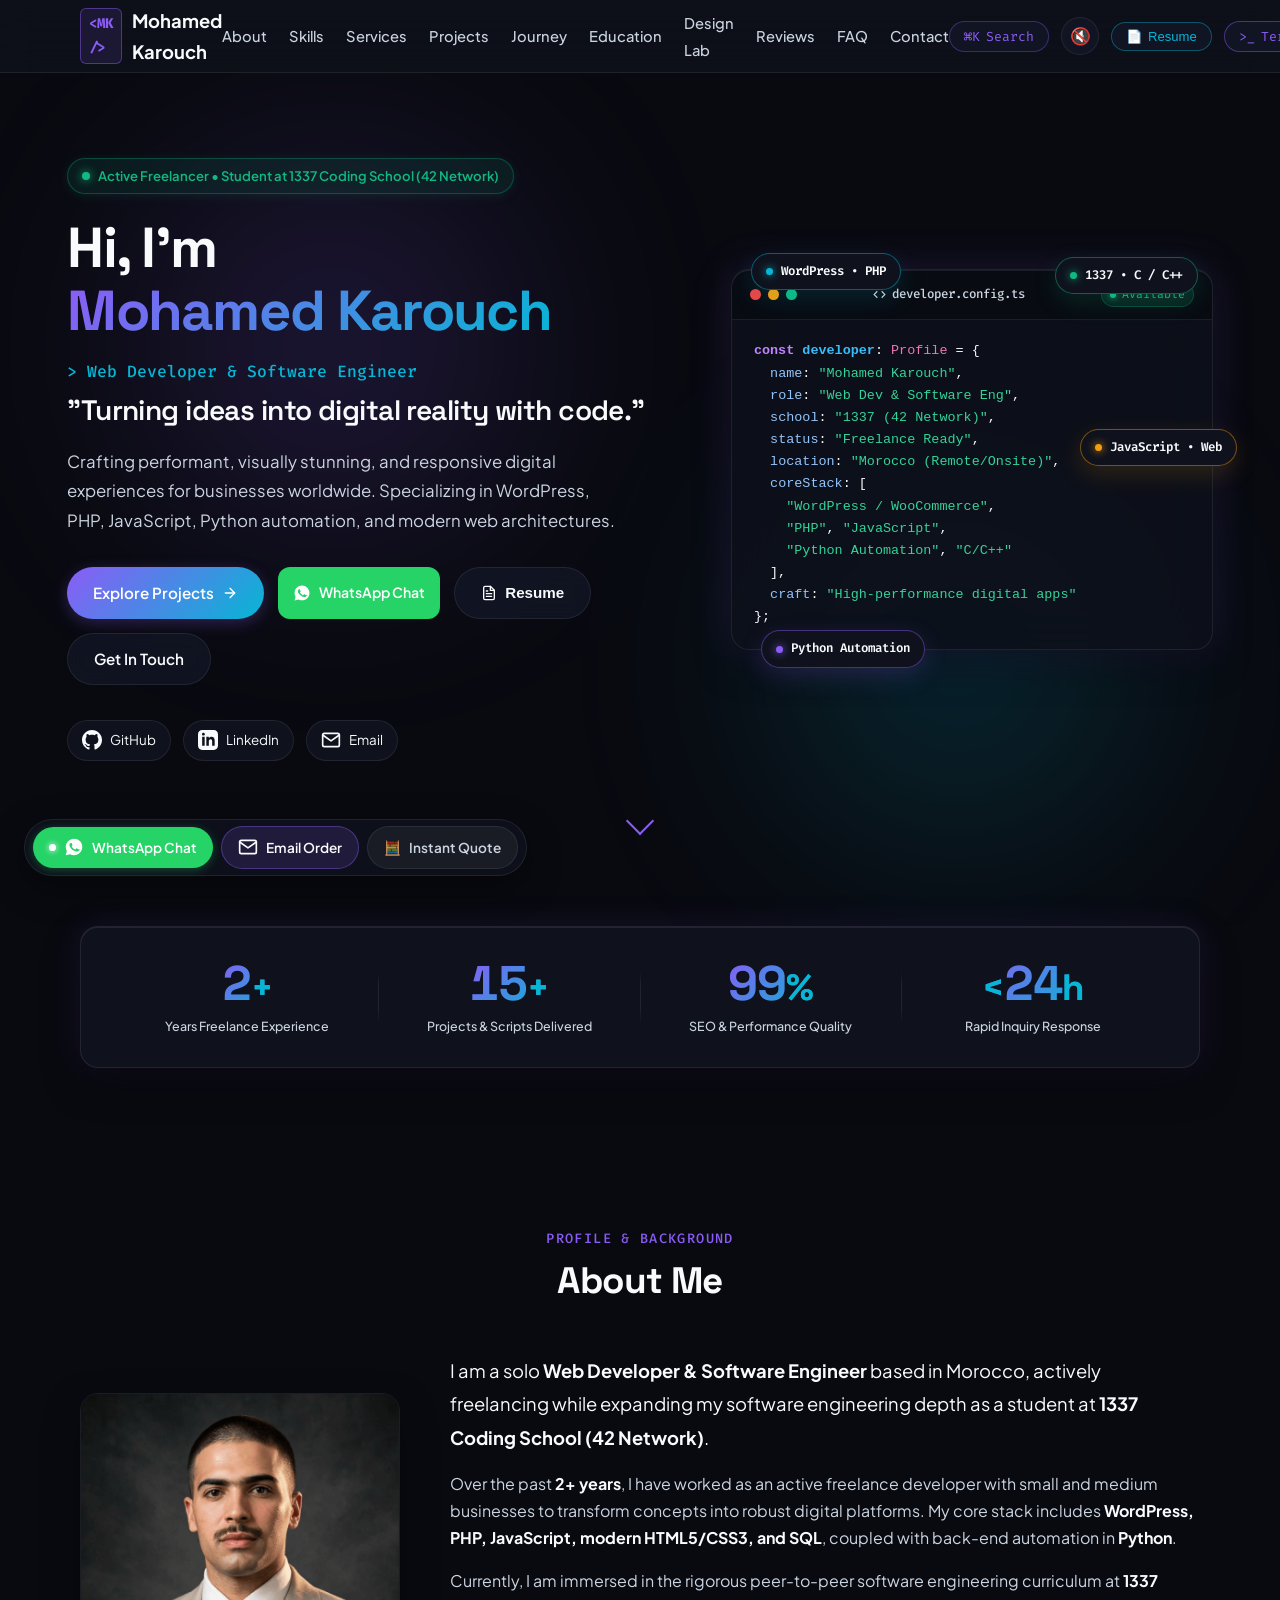
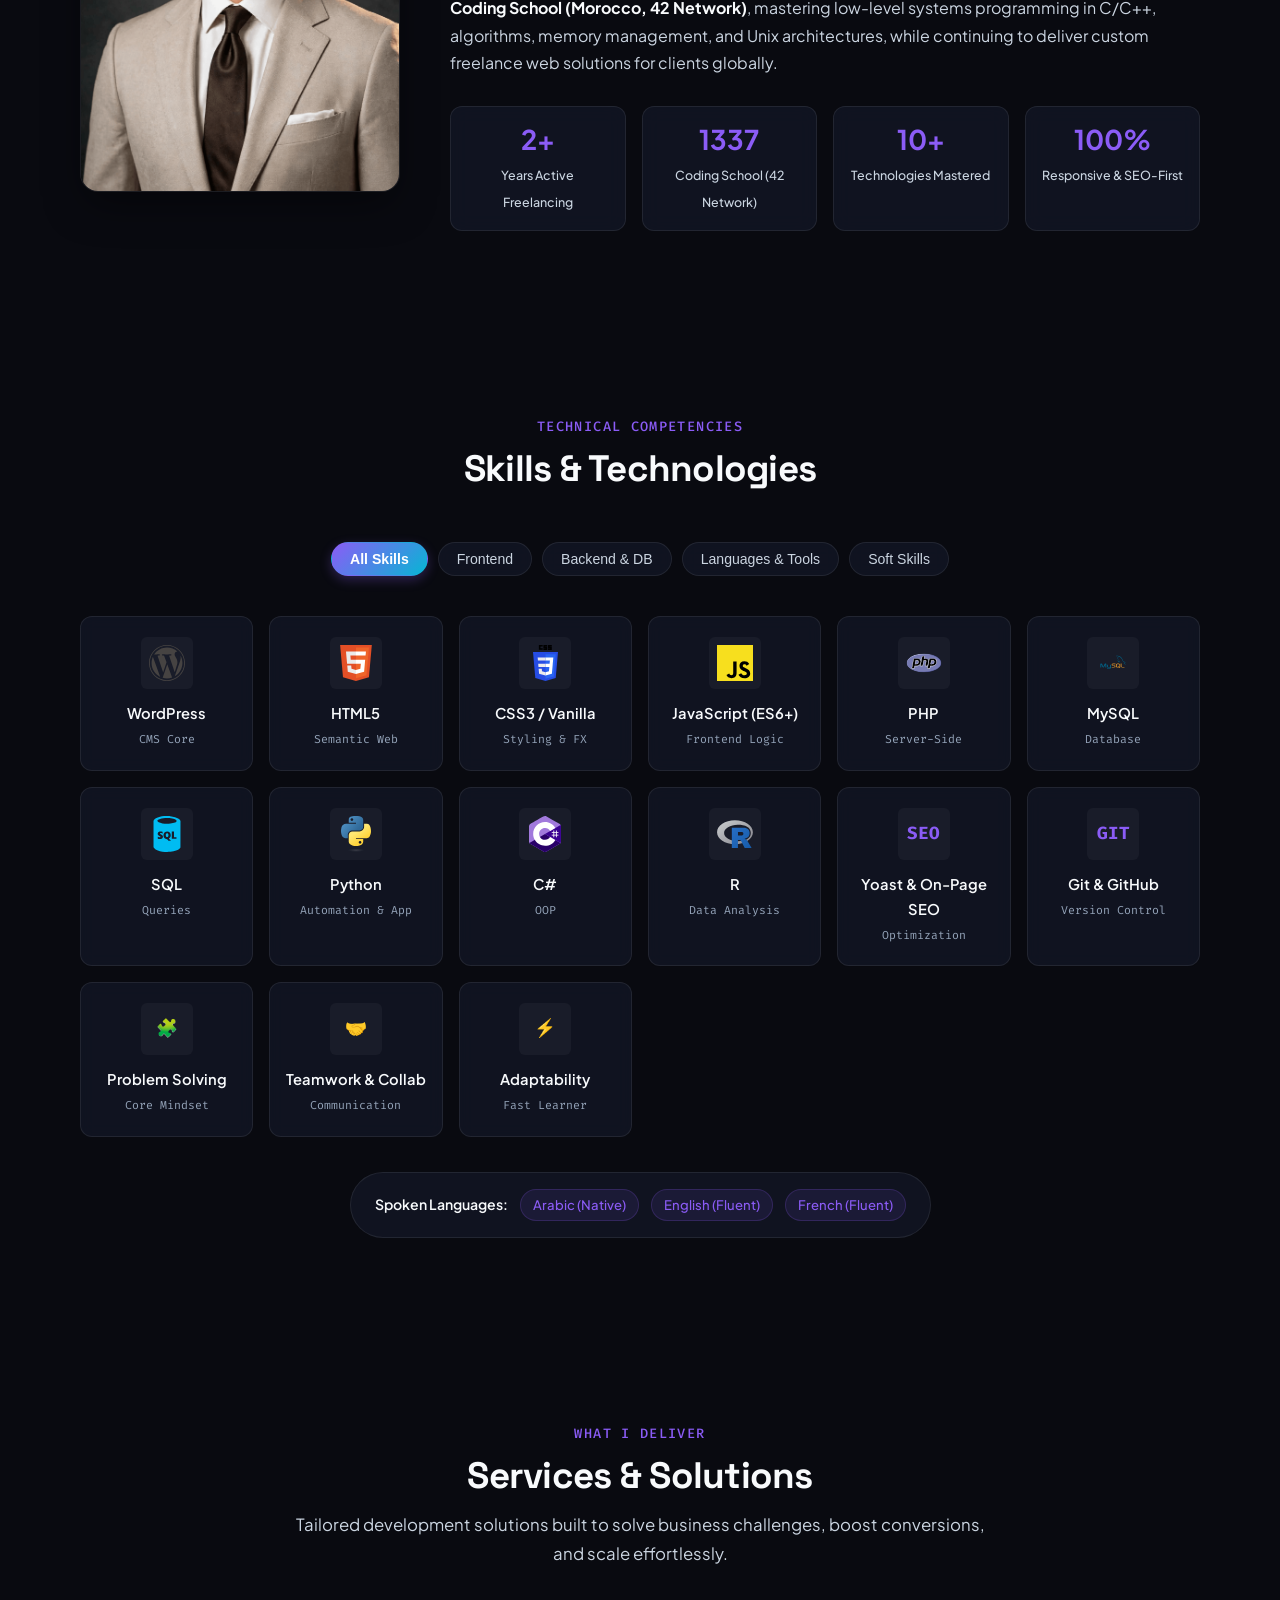
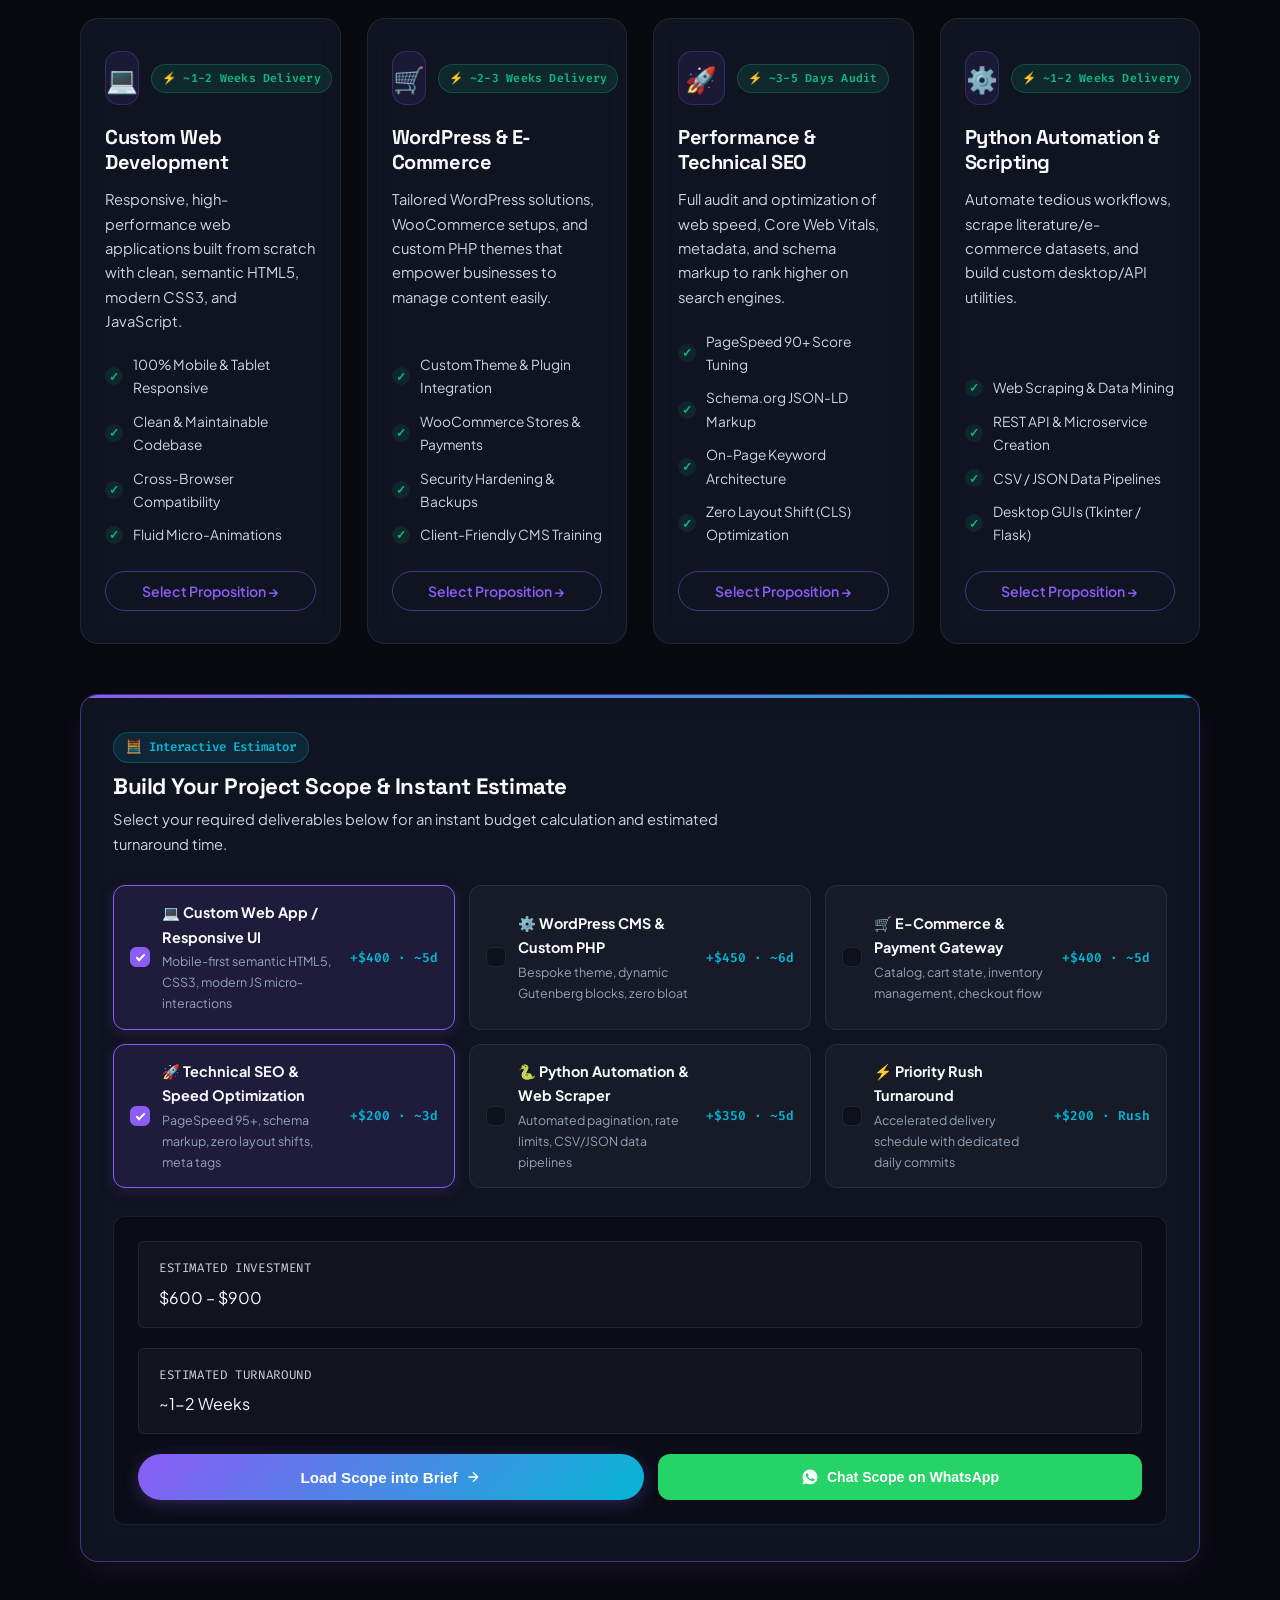
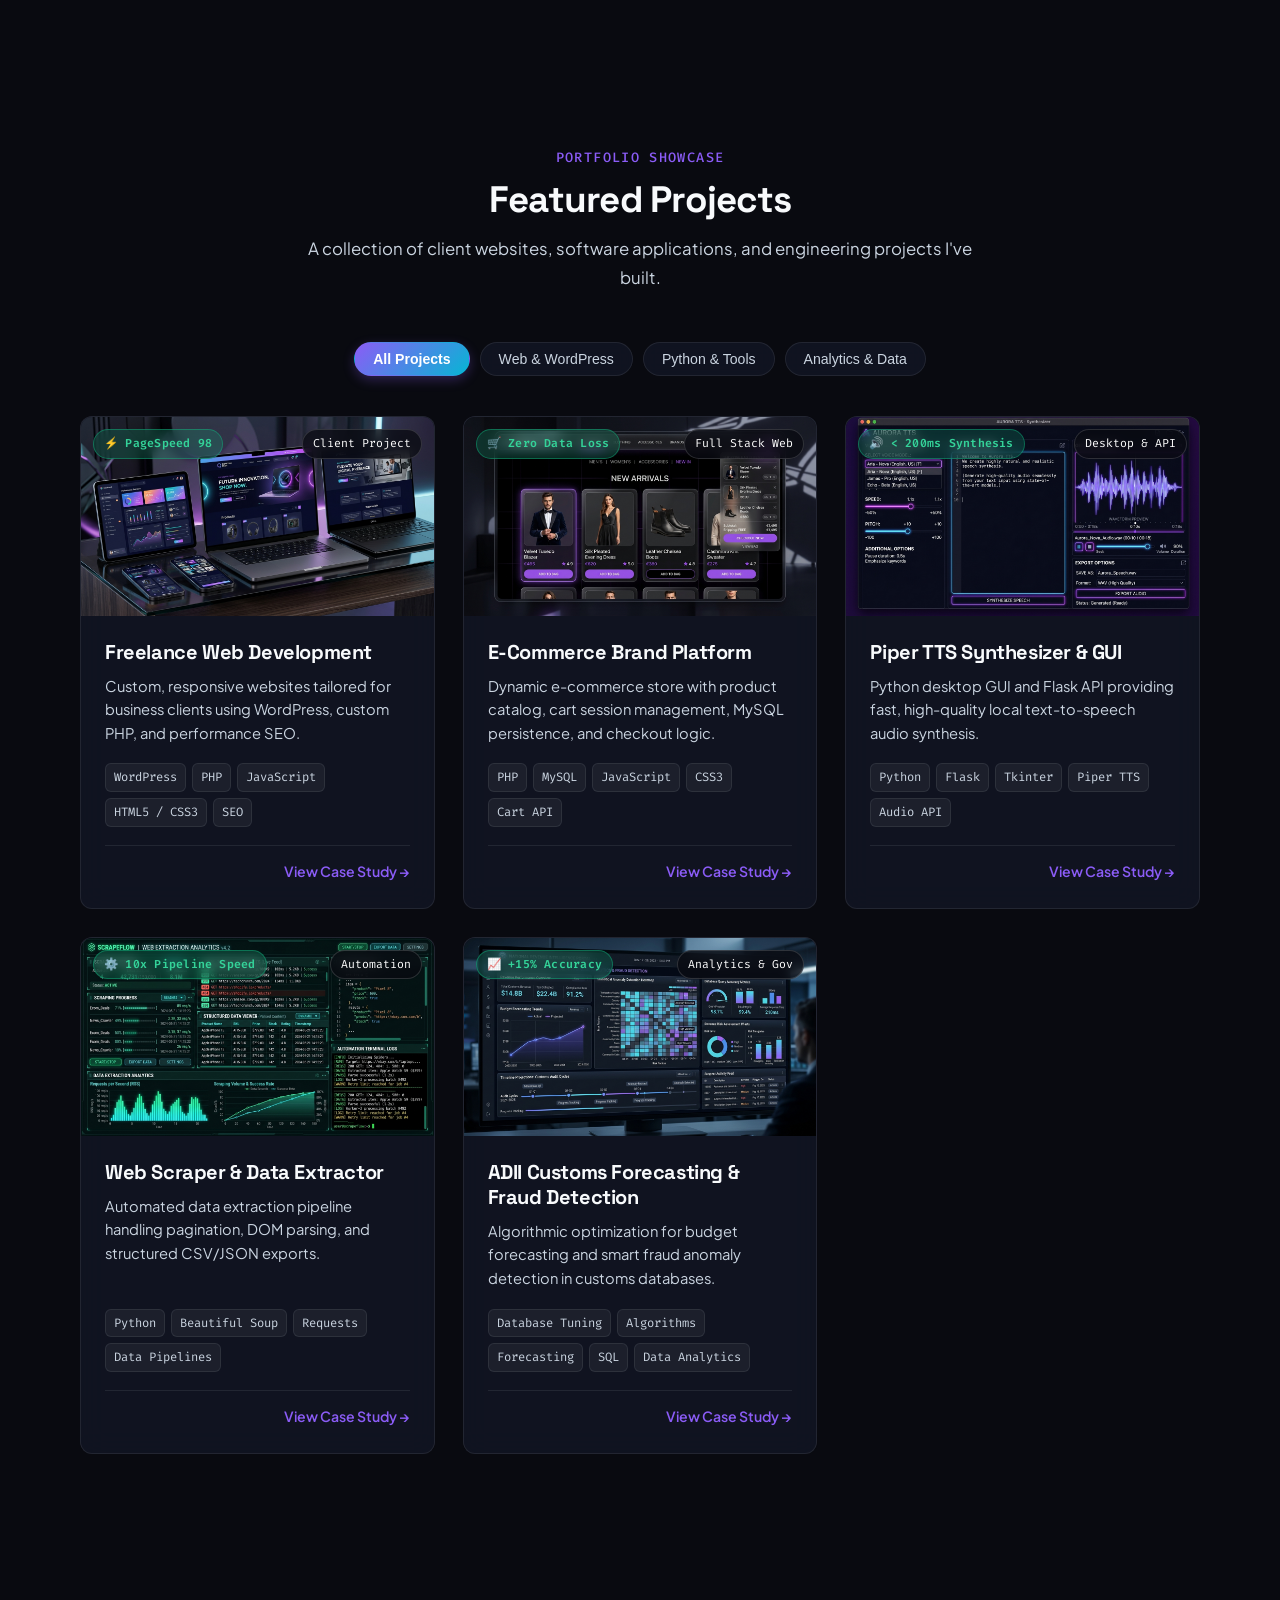
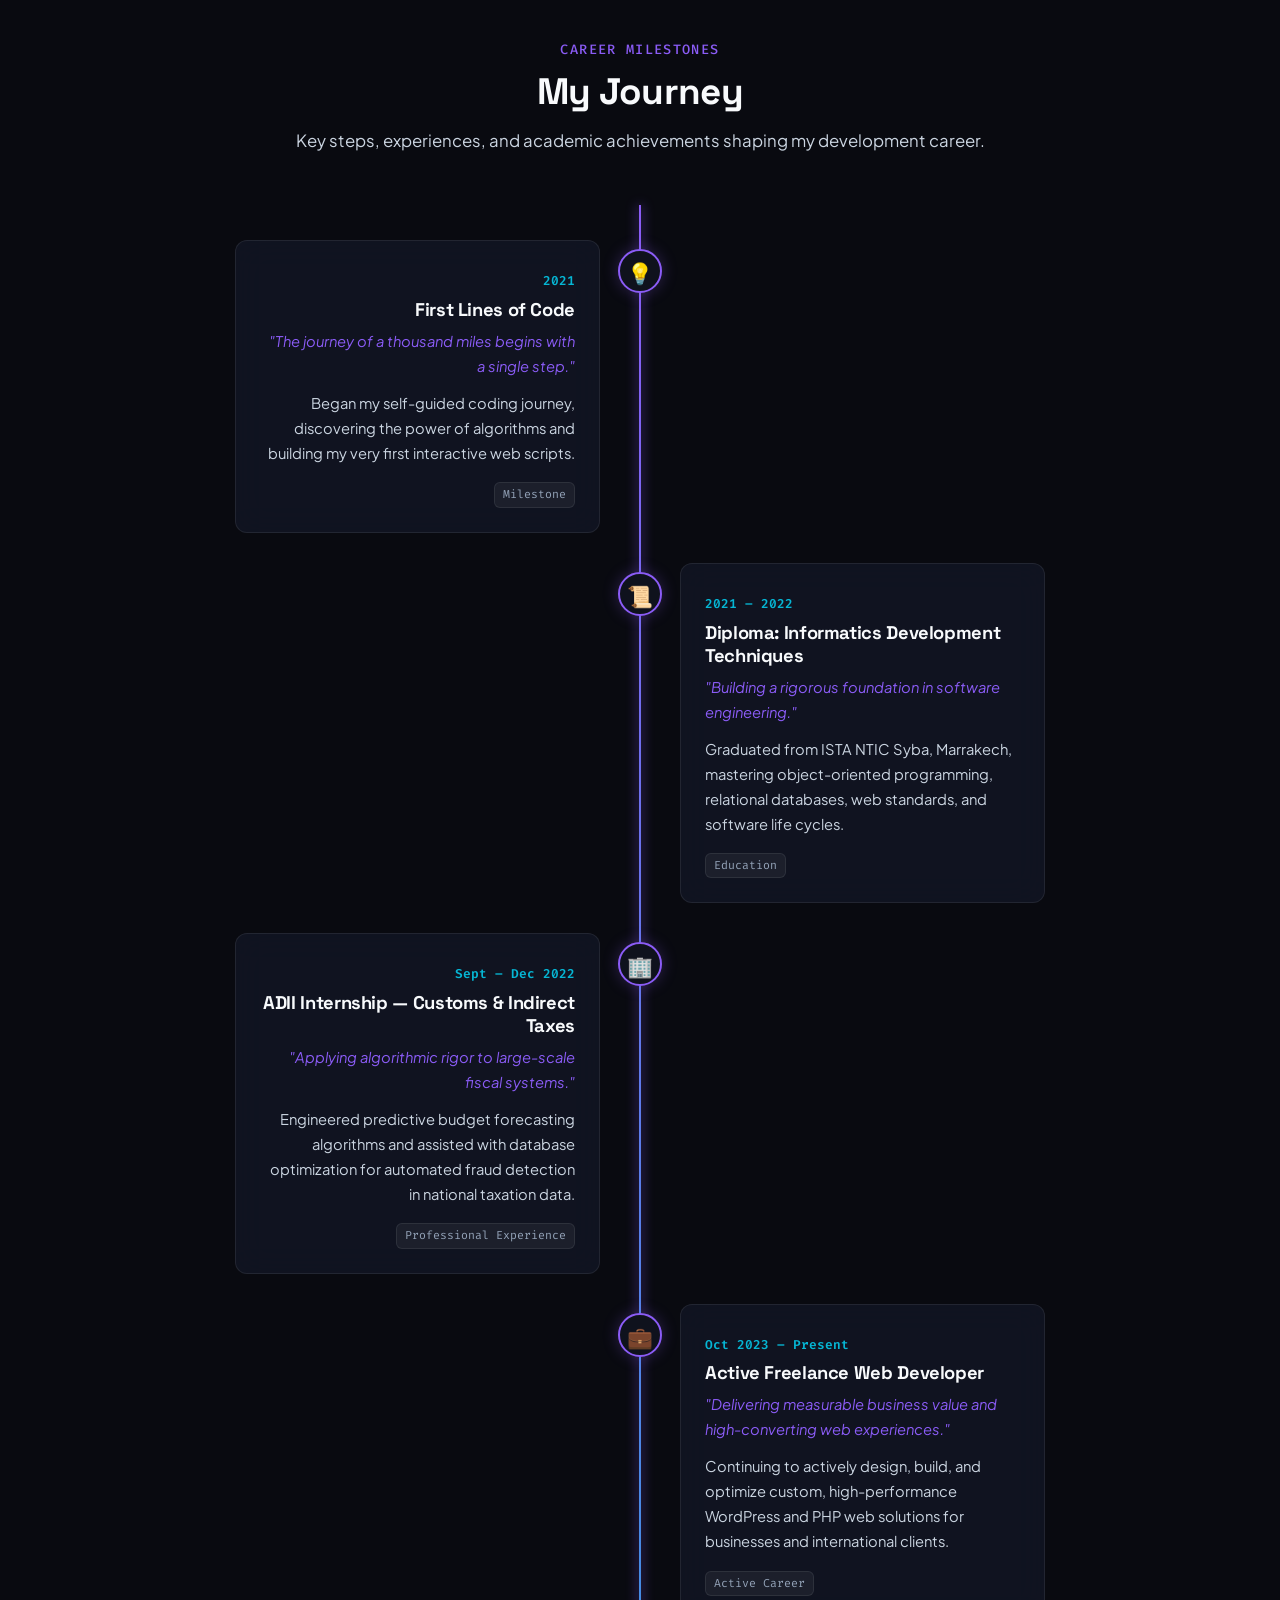
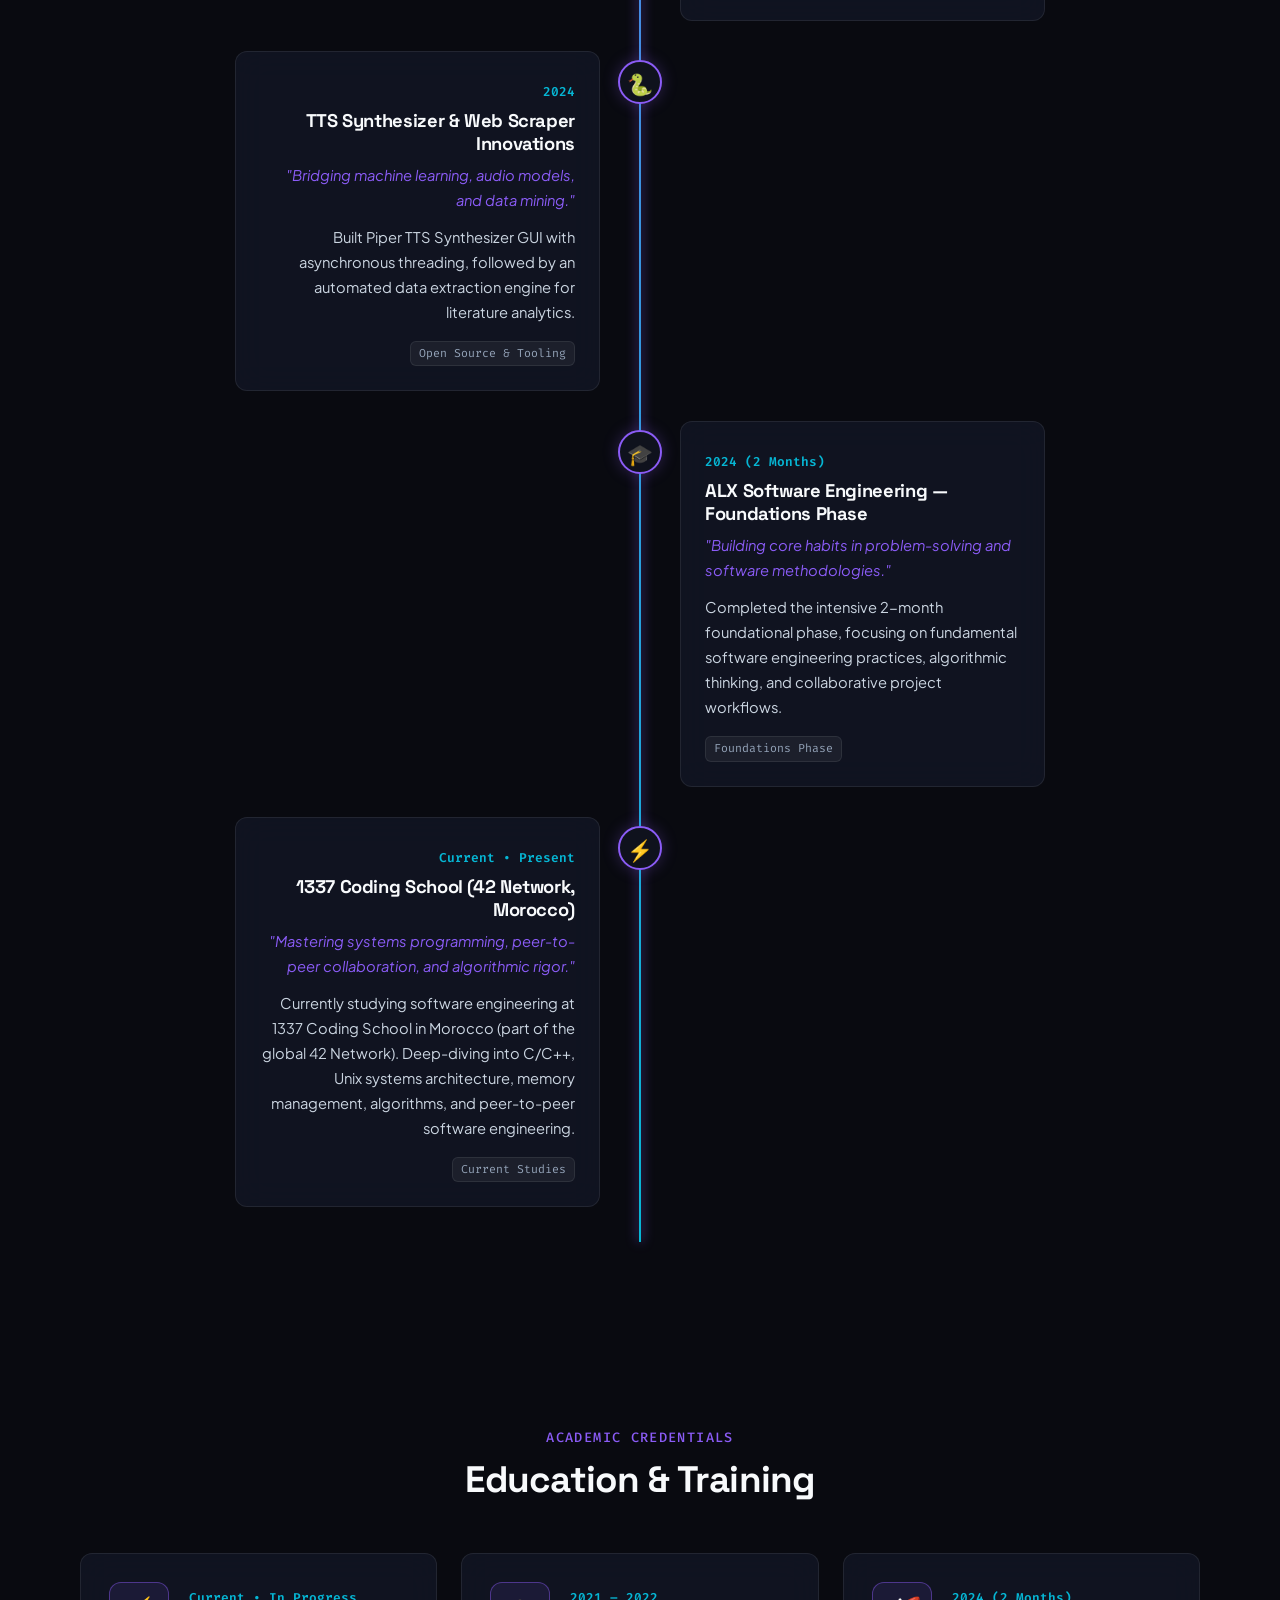
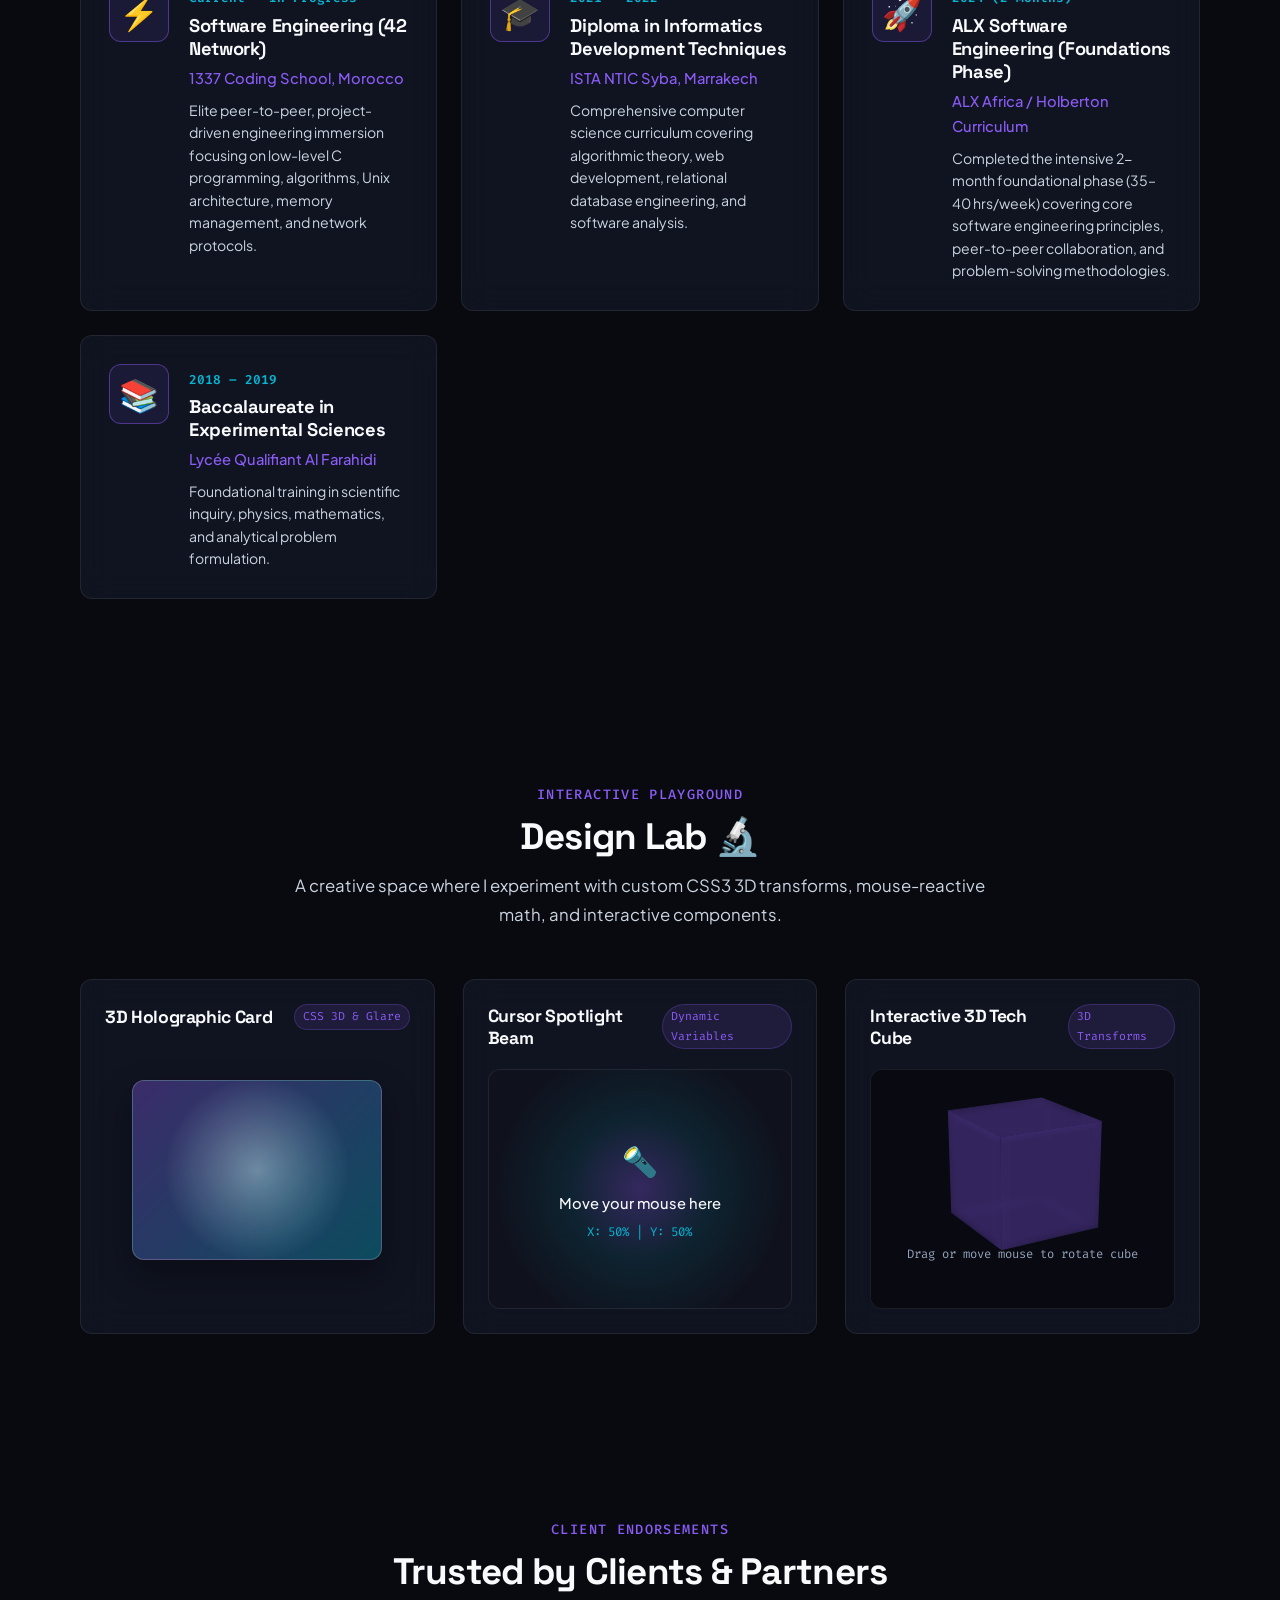
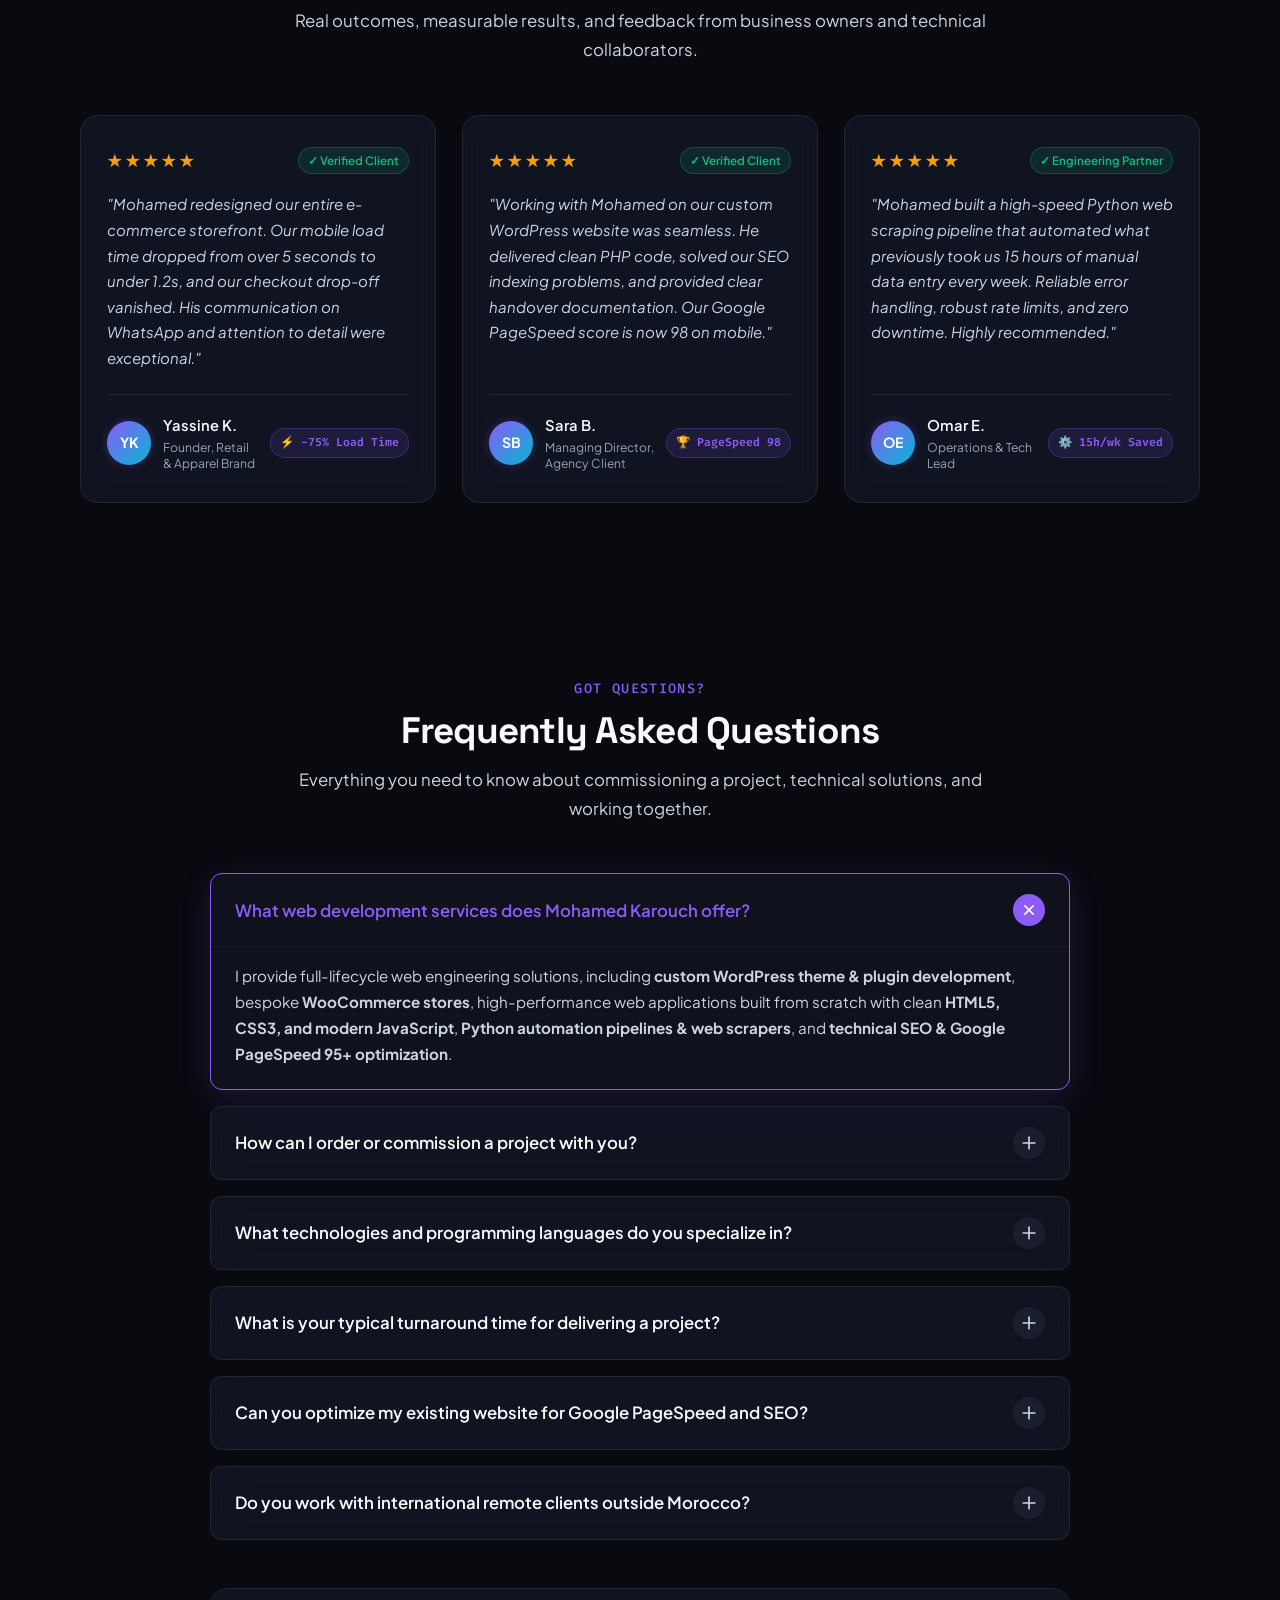
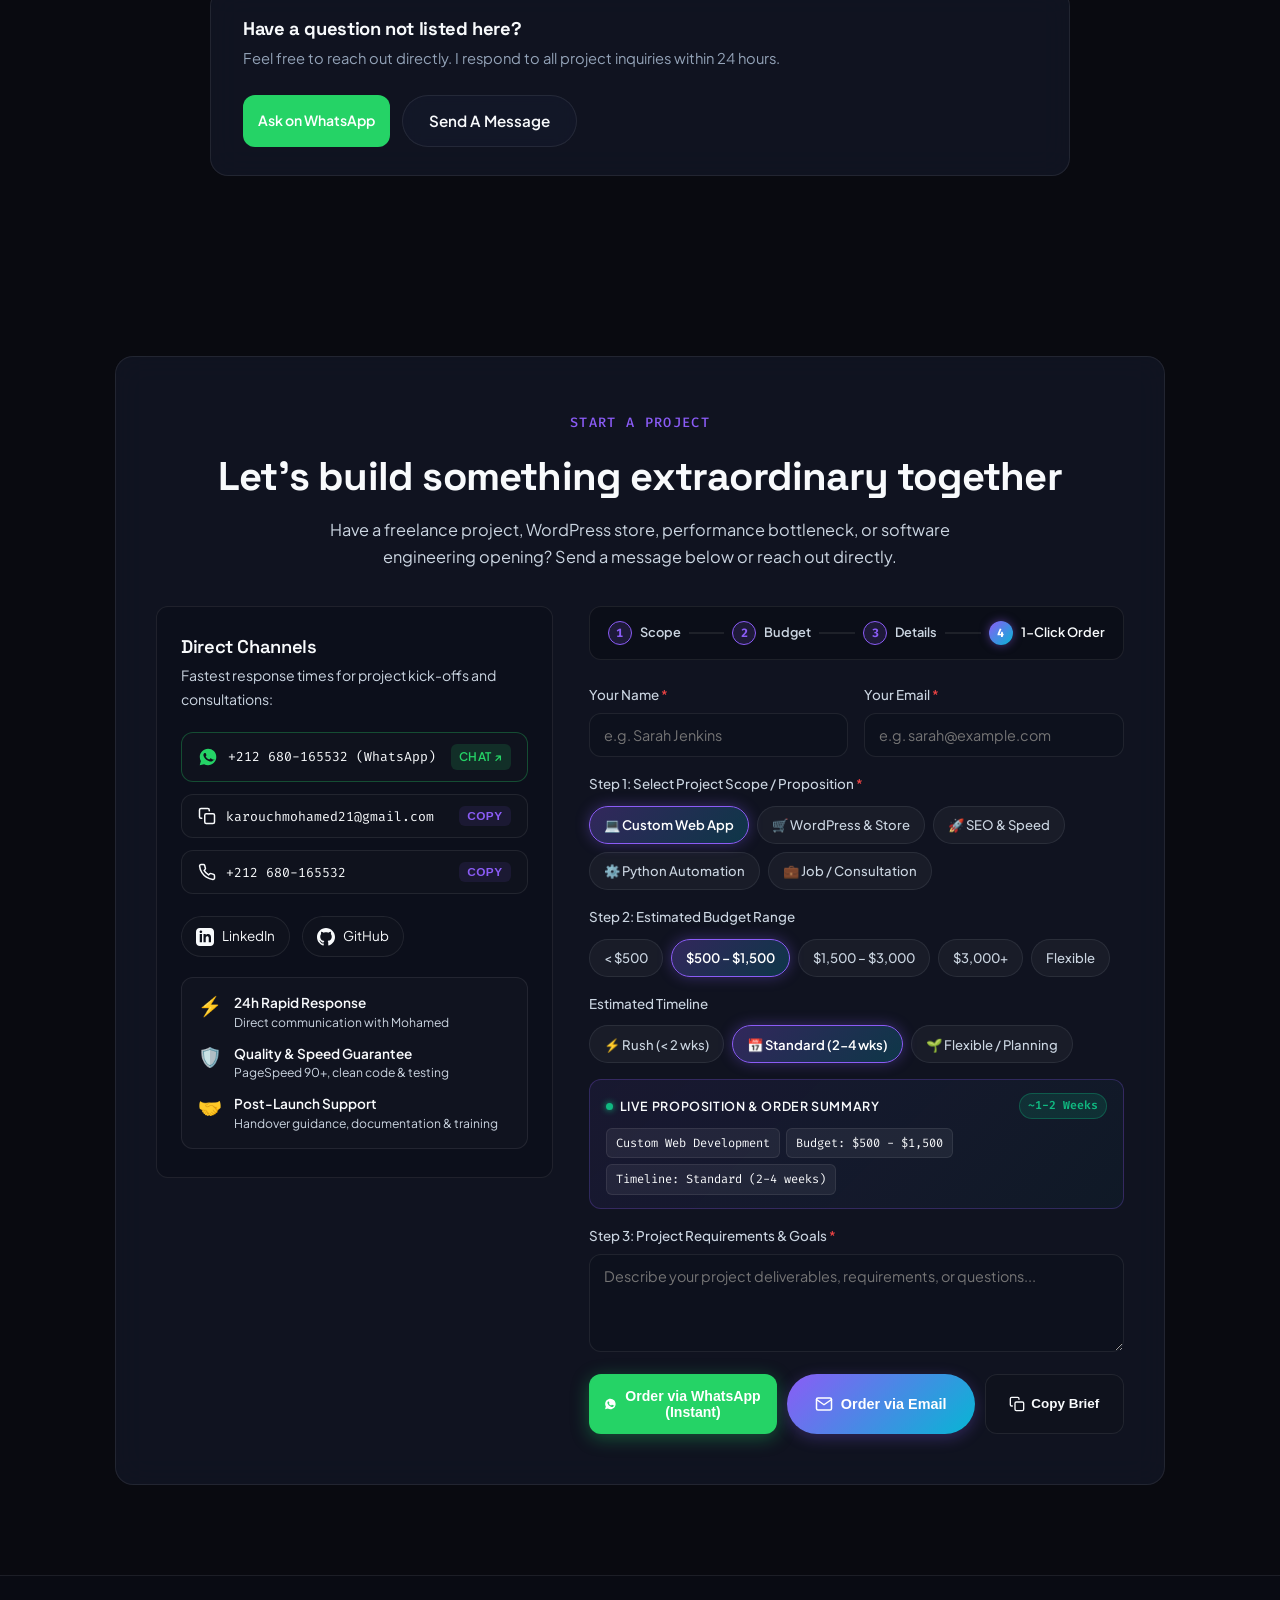
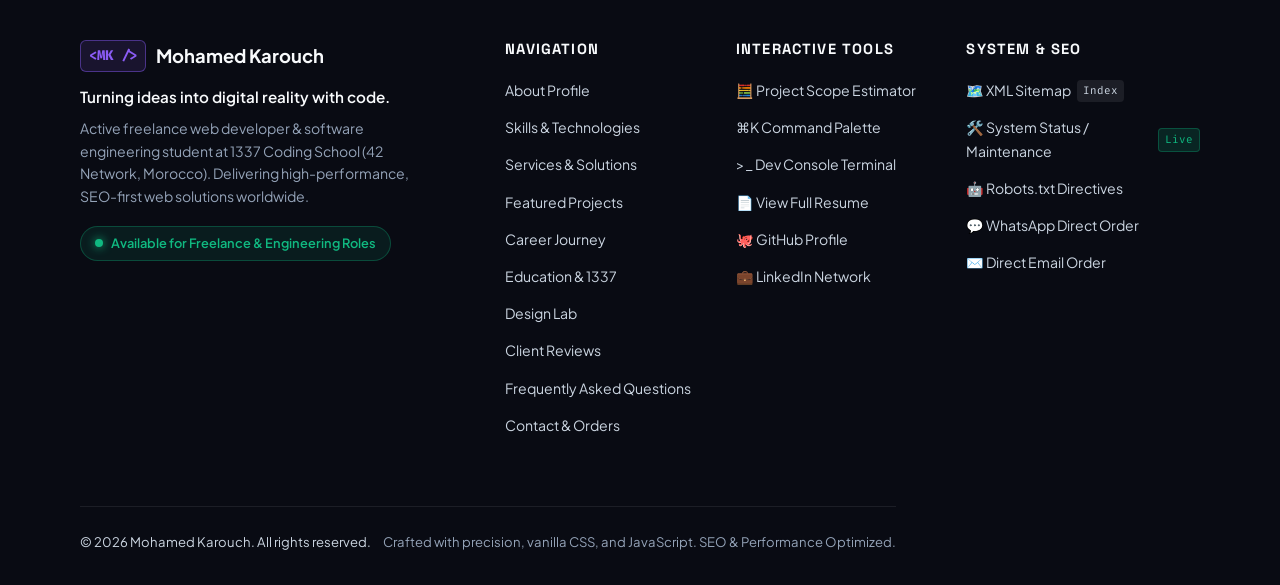
==== index.html @ 11c3196a "docs: add comprehensive README and prepare Google Search Console verification tag" ====
<!DOCTYPE html>
<html lang="en">
<head>
    <meta charset="UTF-8">
    <meta name="viewport" content="width=device-width, initial-scale=1.0, viewport-fit=cover">
    <!-- Primary SEO Meta Tags -->
    <title>Mohamed Karouch — Web Developer &amp; Software Engineer | Portfolio</title>
    <meta name="title" content="Mohamed Karouch — Web Developer &amp; Software Engineer | Portfolio">
    <meta name="description" content="Portfolio of Mohamed Karouch, an active freelance web developer &amp; 1337 Coding School student (42 Network) based in Morocco. Specializing in WordPress, PHP, JavaScript, Python automation, and performant web applications.">
    <meta name="keywords" content="Mohamed Karouch, MaximosMK, web developer, software engineer, 1337 coding school, 42 network, portfolio, Morocco, Marrakech, WordPress developer, PHP developer, JavaScript, Python automation, full stack developer, freelance web developer, SEO optimization">
    <meta name="author" content="Mohamed Karouch">
    <meta name="publisher" content="https://karouchmohamed.netlify.app/">
    <link rel="canonical" href="https://karouchmohamed.netlify.app/">
    <link rel="alternate" hreflang="x-default" href="https://karouchmohamed.netlify.app/">
    <link rel="alternate" hreflang="en" href="https://karouchmohamed.netlify.app/">
    <!-- Advanced Search Engine Crawler Directives (Google / Bing / AI Crawlers) -->
    <meta name="robots" content="index, follow, max-snippet:-1, max-image-preview:large, max-video-preview:-1">
    <meta name="googlebot" content="index, follow, max-snippet:-1, max-image-preview:large, max-video-preview:-1">
    <meta name="bingbot" content="index, follow, max-snippet:-1, max-image-preview:large, max-video-preview:-1">
    <!-- Geographic & Regional Targeting (Local & Global SEO) -->
    <meta name="geo.region" content="MA">
    <meta name="geo.placename" content="Marrakech">
    <meta name="geo.position" content="31.6295;-7.9811">
    <meta name="ICBM" content="31.6295, -7.9811">
    <!-- Device & Application Capabilities -->
    <meta name="format-detection" content="telephone=no">
    <meta name="theme-color" media="(prefers-color-scheme: dark)" content="#090a10">
    <meta name="theme-color" media="(prefers-color-scheme: light)" content="#f8fafc">
    <meta name="apple-mobile-web-app-capable" content="yes">
    <meta name="apple-mobile-web-app-status-bar-style" content="black-translucent">
    <meta name="apple-mobile-web-app-title" content="MK Portfolio">
    <!-- Open Graph / Facebook / LinkedIn -->
    <meta property="og:type" content="profile">
    <meta property="og:url" content="https://karouchmohamed.netlify.app/">
    <meta property="og:site_name" content="Mohamed Karouch Portfolio">
    <meta property="og:locale" content="en_US">
    <meta property="og:title" content="Mohamed Karouch — Web Developer &amp; Software Engineer">
    <meta property="og:description" content="Turning ideas into digital reality with code. Explore custom web solutions, Python automation, and projects by Mohamed Karouch.">
    <meta property="og:image" content="https://karouchmohamed.netlify.app/images/social-preview.jpg">
    <meta property="og:image:secure_url" content="https://karouchmohamed.netlify.app/images/social-preview.jpg">
    <meta property="og:image:type" content="image/jpeg">
    <meta property="og:image:width" content="1200">
    <meta property="og:image:height" content="630">
    <meta property="og:image:alt" content="Mohamed Karouch — Web Developer &amp; Software Engineer Portfolio Preview">
    <meta property="og:updated_time" content="2026-09-27T17:50:00+01:00">
    <meta property="profile:first_name" content="Mohamed">
    <meta property="profile:last_name" content="Karouch">
    <meta property="profile:username" content="MaximosMK">
    <meta property="profile:gender" content="male">
    <!-- Twitter Meta Tags -->
    <meta name="twitter:card" content="summary_large_image">
    <meta name="twitter:site" content="@MaximosMK">
    <meta name="twitter:creator" content="@MaximosMK">
    <meta name="twitter:url" content="https://karouchmohamed.netlify.app/">
    <meta name="twitter:title" content="Mohamed Karouch — Web Developer &amp; Software Engineer">
    <meta name="twitter:description" content="Turning ideas into digital reality with code. Explore custom web solutions, Python automation, and projects by Mohamed Karouch.">
    <meta name="twitter:image" content="https://karouchmohamed.netlify.app/images/social-preview.jpg">
    <meta name="twitter:image:alt" content="Mohamed Karouch — Web Developer &amp; Software Engineer Portfolio Preview">
    <!-- Sitemap & Crawler Directives -->
    <link rel="sitemap" type="application/xml" title="Sitemap" href="/sitemap.xml">
    <!-- Google Search Console Ownership Verification -->
    <meta name="google-site-verification" content="GOOGLE_VERIFICATION_CODE_HERE">
    <!-- Favicons & App Icons (Fixed Relative Paths) -->
    <link rel="apple-touch-icon" sizes="180x180" href="./logo/apple-touch-icon.png">
    <link rel="icon" type="image/svg+xml" href="./logo/favicon.svg">
    <link rel="icon" type="image/png" sizes="96x96" href="./logo/favicon-96x96.png">
    <link rel="shortcut icon" href="./logo/favicon.ico">
    <link rel="manifest" href="./logo/site.webmanifest">
    <!-- DNS Prefetching & Resource Hints for Core Web Vitals (LCP / INP) -->
    <link rel="dns-prefetch" href="//fonts.googleapis.com">
    <link rel="dns-prefetch" href="//fonts.gstatic.com">
    <link rel="dns-prefetch" href="//cdnjs.cloudflare.com">
    <link rel="dns-prefetch" href="//unpkg.com">
    <link rel="preconnect" href="https://fonts.googleapis.com">
    <link rel="preconnect" href="https://fonts.gstatic.com" crossorigin>
    <link href="https://fonts.googleapis.com/css2?family=Fira+Code:wght@400;500;600&family=Plus+Jakarta+Sans:wght@300;400;500;600;700;800&family=Space+Grotesk:wght@500;600;700&display=swap" rel="stylesheet">
    <link rel="stylesheet" href="https://unpkg.com/aos@next/dist/aos.css" />
        <link rel="stylesheet" href="css/base.css">
    <link rel="stylesheet" href="css/header.css">
    <link rel="stylesheet" href="css/hero.css">
    <link rel="stylesheet" href="css/about-skills-services.css">
    <link rel="stylesheet" href="css/projects-journey.css">
    <link rel="stylesheet" href="css/contact-faq.css">
    <link rel="stylesheet" href="css/modals-tools.css">
    <link rel="stylesheet" href="css/footer.css">
    <link rel="stylesheet" href="css/responsive.css">
    <!-- Complete JSON-LD Structured Data (Schema.org) for Rich Google Search Snippets -->
    <script type="application/ld+json">
    {"@context": "https://schema.org", "@graph": [{"@type": "ProfilePage", "@id": "https://karouchmohamed.netlify.app/#profilepage", "url": "https://karouchmohamed.netlify.app/", "name": "Mohamed Karouch \u2014 Web Developer & Software Engineer Portfolio", "description": "Personal profile and project portfolio of Mohamed Karouch, an active freelance web developer & 1337 Coding School student (42 Network) in Morocco.", "isPartOf": {"@id": "https://karouchmohamed.netlify.app/#website"}, "about": {"@id": "https://karouchmohamed.netlify.app/#person"}, "mainEntity": {"@id": "https://karouchmohamed.netlify.app/#person"}, "dateCreated": "2024-01-15T09:00:00+01:00", "dateModified": "2026-09-27T17:50:00+01:00", "inLanguage": "en-US", "speakable": {"@type": "SpeakableSpecification", "cssSelector": [".hero-title", ".hero-tagline-h2", ".hero-description", ".about-lead"]}}, {"@type": "Person", "@id": "https://karouchmohamed.netlify.app/#person", "name": "Mohamed Karouch", "givenName": "Mohamed", "familyName": "Karouch", "url": "https://karouchmohamed.netlify.app/", "image": "https://karouchmohamed.netlify.app/images/profile-photo.jpg", "jobTitle": ["Web Developer", "Software Engineer", "Freelance Developer"], "telephone": "+212680165532", "email": "karouchmohamed21@gmail.com", "worksFor": {"@id": "https://karouchmohamed.netlify.app/#service-business"}, "alumniOf": [{"@type": "EducationalOrganization", "name": "1337 Coding School (42 Network)", "address": {"@type": "PostalAddress", "addressCountry": "Morocco"}}, {"@type": "EducationalOrganization", "name": "ISTA NTIC Syba", "address": {"@type": "PostalAddress", "addressLocality": "Marrakech", "addressCountry": "Morocco"}}], "address": {"@type": "PostalAddress", "addressLocality": "Marrakech / Amizmiz", "addressRegion": "Marrakech-Safi", "addressCountry": "Morocco"}, "knowsLanguage": ["Arabic", "English", "French"], "sameAs": ["https://github.com/MaximosMK", "https://www.linkedin.com/in/mohamed-karouch/", "https://wa.me/212680165532"], "knowsAbout": ["Web Development", "WordPress", "PHP", "JavaScript", "Python", "HTML5", "CSS3", "SQL", "MySQL", "Search Engine Optimization (SEO)", "Core Web Vitals", "Systems Programming in C", "Algorithms"], "hasOfferCatalog": {"@type": "OfferCatalog", "name": "Freelance Web Engineering Services", "itemListElement": [{"@type": "Offer", "itemOffered": {"@type": "Service", "name": "Custom Web Development", "description": "High-performance, bespoke web applications engineered with semantic HTML5, CSS3, and modern JavaScript."}}, {"@type": "Offer", "itemOffered": {"@type": "Service", "name": "WordPress & E-Commerce", "description": "Custom WordPress themes, WooCommerce stores, and secure payment integrations."}}, {"@type": "Offer", "itemOffered": {"@type": "Service", "name": "Technical SEO & Speed Optimization", "description": "Google PageSpeed 95+ tuning, structured Schema markup, and Core Web Vitals optimization."}}, {"@type": "Offer", "itemOffered": {"@type": "Service", "name": "Python Automation & Web Scraping", "description": "Data mining, automated pagination pipelines, and custom Python desktop applications."}}]}}, {"@type": "ProfessionalService", "@id": "https://karouchmohamed.netlify.app/#service-business", "name": "Mohamed Karouch \u2014 Freelance Web Development & Engineering", "url": "https://karouchmohamed.netlify.app/", "image": "https://karouchmohamed.netlify.app/images/profile-photo.jpg", "telephone": "+212680165532", "email": "karouchmohamed21@gmail.com", "priceRange": "$$", "currenciesAccepted": "USD, EUR, MAD", "paymentAccepted": "Cash, Credit Card, Bank Transfer, PayPal", "address": {"@type": "PostalAddress", "addressLocality": "Marrakech", "addressRegion": "Marrakech-Safi", "addressCountry": "MA"}, "geo": {"@type": "GeoCoordinates", "latitude": 31.6295, "longitude": -7.9811}, "areaServed": [{"@type": "Country", "name": "Morocco"}, {"@type": "AdministrativeArea", "name": "Worldwide"}], "openingHoursSpecification": [{"@type": "OpeningHoursSpecification", "dayOfWeek": ["Monday", "Tuesday", "Wednesday", "Thursday", "Friday", "Saturday"], "opens": "09:00", "closes": "21:00"}], "founder": {"@id": "https://karouchmohamed.netlify.app/#person"}}, {"@type": "WebSite", "@id": "https://karouchmohamed.netlify.app/#website", "url": "https://karouchmohamed.netlify.app/", "name": "Mohamed Karouch Portfolio", "description": "Personal portfolio of Mohamed Karouch, an active freelance web developer and software engineering student at 1337 Coding School in Morocco.", "publisher": {"@id": "https://karouchmohamed.netlify.app/#person"}}, {"@type": "BreadcrumbList", "itemListElement": [{"@type": "ListItem", "position": 1, "name": "Home", "item": "https://karouchmohamed.netlify.app/"}, {"@type": "ListItem", "position": 2, "name": "Services & Solutions", "item": "https://karouchmohamed.netlify.app/#services"}, {"@type": "ListItem", "position": 3, "name": "Featured Projects", "item": "https://karouchmohamed.netlify.app/#projects"}, {"@type": "ListItem", "position": 4, "name": "Frequently Asked Questions", "item": "https://karouchmohamed.netlify.app/#faq"}, {"@type": "ListItem", "position": 5, "name": "Contact & Orders", "item": "https://karouchmohamed.netlify.app/#contact"}]}, {"@type": "FAQPage", "@id": "https://karouchmohamed.netlify.app/#faq", "mainEntity": [{"@type": "Question", "name": "What web development services does Mohamed Karouch offer?", "acceptedAnswer": {"@type": "Answer", "text": "Mohamed provides full-cycle web engineering, including custom WordPress themes and plugins, WooCommerce e-commerce development, high-performance web applications (HTML5/CSS3/JavaScript), Python web scraping & automation pipelines, and technical SEO / Core Web Vitals optimization."}}, {"@type": "Question", "name": "How can I order or commission a project with Mohamed Karouch?", "acceptedAnswer": {"@type": "Answer", "text": "You can use the interactive project estimator directly on this portfolio, submit the project inquiry form, or message Mohamed on WhatsApp at +212 680-165532. After discussing requirements, Mohamed provides a clear scope, timeline, and milestone agreement."}}, {"@type": "Question", "name": "What technologies and programming languages do you specialize in?", "acceptedAnswer": {"@type": "Answer", "text": "Mohamed specializes in WordPress, PHP, JavaScript (ES6+), modern CSS3/HTML5, MySQL, and Python. Additionally, as a student at 1337 Coding School (42 Network), Mohamed has deep mastery of low-level systems programming in C and C++, algorithms, and Unix architecture."}}, {"@type": "Question", "name": "What is the typical turnaround time for a project?", "acceptedAnswer": {"@type": "Answer", "text": "Most standard website projects and custom solutions are delivered within 1 to 3 weeks depending on complexity. Priority rush delivery (< 10 days) is available for time-sensitive business projects."}}, {"@type": "Question", "name": "Can you optimize my existing website for Google PageSpeed and SEO?", "acceptedAnswer": {"@type": "Answer", "text": "Yes. Mohamed conducts in-depth technical SEO audits, optimizes Core Web Vitals (LCP, INP, CLS), cleans unneeded theme bloat, integrates structured Schema.org markup, and tunes server responses to achieve 90+ mobile Google PageSpeed scores."}}, {"@type": "Question", "name": "Do you work with international remote clients outside Morocco?", "acceptedAnswer": {"@type": "Answer", "text": "Yes, Mohamed regularly collaborates with remote clients across Morocco, Europe, North America, and globally. Asynchronous progress updates, GitHub tracking, and multiple currencies (USD, EUR, MAD) are fully supported."}}]}]}
    </script>
</head>
<body>
    <!-- Reading Progress Bar -->
    <div id="scrollProgressBar" class="scroll-progress-bar" aria-hidden="true"></div>
    <!-- Background Interactive Particle Canvas -->
    <canvas id="globalParticleCanvas" aria-hidden="true"></canvas>
    <!-- Global Floating Toast Notification -->
    <div id="toastNotification" class="toast-notification" role="status" aria-live="polite"></div>
    <!-- Header Navigation -->
    <header id="mainHeader" class="glass-header">
        <div class="container header-container">
            <a href="#" class="brand-logo" aria-label="Mohamed Karouch Home">
                <span class="logo-mark">&lt;MK /&gt;</span>
                <span class="logo-text">Mohamed Karouch</span>
            </a>
            <nav id="primaryNavigation" aria-label="Main Navigation">
                <ul class="nav-menu">
                    <li><a href="#about" class="nav-link">About</a></li>                    <li><a href="#skills" class="nav-link">Skills</a></li>                    <li><a href="#services" class="nav-link">Services</a></li>                    <li><a href="#projects" class="nav-link">Projects</a></li>                    <li><a href="#timeline-journey" class="nav-link">Journey</a></li>                    <li><a href="#education" class="nav-link">Education</a></li>                    <li><a href="#design-lab" class="nav-link">Design Lab</a></li>                    <li><a href="#testimonials" class="nav-link">Reviews</a></li>                    <li><a href="#faq" class="nav-link">FAQ</a></li>                    <li><a href="#contact" class="nav-link">Contact</a></li>
                </ul>
                <!-- Mobile Quick Actions Panel -->
                <div class="mobile-nav-quick-actions" aria-label="Quick Mobile Tools">
                    <span class="mobile-quick-title">Quick Tools</span>
                    <div class="mobile-quick-grid"><button type="button" class="mobile-quick-btn" id="mobileQuickPaletteBtn"><span class="quick-icon">⌘K</span> <span class="quick-text">Search</span></button> <button type="button" class="mobile-quick-btn" id="mobileQuickScopeBtn"><span class="quick-icon">🧮</span> <span class="quick-text">Estimator</span></button> <button type="button" class="mobile-quick-btn" id="mobileQuickResumeBtn"><span class="quick-icon">📄</span> <span class="quick-text">Resume</span></button> <a href="https://wa.me/212680165532?text=Hi%20Mohamed,%20I%20found%20your%20portfolio%20and%20would%20love%20to%20chat!" target="_blank" rel="noopener noreferrer" class="mobile-quick-btn whatsapp-quick"> <span class="quick-icon">💬</span> <span class="quick-text">WhatsApp</span> </a></div>
                </div>
            </nav>
            <div class="header-actions">
                <!-- Command Palette Trigger Button -->
                <button id="openPaletteBtn" class="action-btn palette-trigger-btn" aria-label="Open Command Palette" title="Command Palette (Ctrl + K or ⌘K)"><span class="btn-icon">⌘K</span> <span class="btn-text">Search</span></button>
                <!-- Sound Effects Toggle Button -->
                <button id="soundToggleBtn" class="action-btn sound-toggle-btn" aria-label="Toggle Sound Effects" title="Sound FX: Off (Click to Enable)"> <span class="btn-icon" id="soundIcon">🔇</span> </button>
                <!-- Resume Viewer Trigger Button -->
                <button id="openResumeBtn" class="action-btn resume-trigger-btn" aria-label="View Resume &amp; Credentials" title="View Resume"><span class="btn-icon">📄</span> <span class="btn-text">Resume</span></button>
                <!-- Terminal Trigger Button -->
                <button id="openTerminalBtn" class="action-btn terminal-trigger-btn" aria-label="Open Dev Terminal" title="Open Dev Console"><span class="btn-icon">&gt;_</span> <span class="btn-text">Terminal</span></button>
                <!-- Theme Switcher Button -->
                <button id="themeToggleBtn" class="action-btn theme-toggle-btn" aria-label="Toggle dark/light theme" title="Switch Theme"> <span class="theme-icon" id="themeIcon">🌙</span> </button>
                <!-- Mobile Navigation Hamburger -->
                <button class="mobile-nav-toggle" aria-controls="primaryNavigation" aria-expanded="false" aria-label="Toggle mobile menu">
                    <span class="icon-bar"></span>
                    <span class="icon-bar"></span>
                    <span class="icon-bar"></span>
                </button>
            </div>
        </div>
    </header>
    <main id="mainContent">
        <!-- Hero Section -->
        <section id="hero" class="hero-section">
            <div class="hero-glow-sphere glow-1" aria-hidden="true"></div>
            <div class="hero-glow-sphere glow-2" aria-hidden="true"></div>
            <div class="container hero-container" data-aos="zoom-in" data-aos-duration="900">
                <div class="hero-split-grid">
                    <!-- Left Column: Hero Content -->
                    <div class="hero-content-col">
                        <!-- Availability Status Badge -->
                        <div class="hero-status-pill" data-aos="fade-down" data-aos-delay="100">
                            <span class="status-indicator"></span>
                            <span class="status-text">Active Freelancer &bull; Student at 1337 Coding School (42 Network)</span>
                        </div>
                        <h1 class="hero-title" data-aos="fade-up" data-aos-delay="200">
                            Hi, I'm <span class="gradient-text">Mohamed Karouch</span>
                        </h1>
                        <!-- Dynamic High-Impact Subtitle -->
                        <div class="hero-tagline-wrapper" data-aos="fade-up" data-aos-delay="300">
                            <p class="hero-role-prefix">&gt; Web Developer &amp; Software Engineer</p>
                            <h2 id="hero-tagline" class="hero-tagline-h2">
                                "Turning ideas into digital reality with code."
                            </h2>
                        </div>
                        <p class="hero-description" data-aos="fade-up" data-aos-delay="400">
                            Crafting performant, visually stunning, and responsive digital experiences for businesses worldwide. Specializing in WordPress, PHP, JavaScript, Python automation, and modern web architectures.
                        </p>
                        <!-- Hero Action Buttons & Socials -->
                        <div class="hero-actions-group" data-aos="fade-up" data-aos-delay="500">
                            <a href="#projects" class="btn btn-primary"> <span>Explore Projects</span> <svg class="btn-arrow" width="16" height="16" viewBox="0 0 24 24" fill="none" stroke="currentColor" stroke-width="2" stroke-linecap="round" stroke-linejoin="round"><line x1="5" y1="12" x2="19" y2="12"></line><polyline points="12 5 19 12 12 19"></polyline></svg> </a>
                            <a href="https://wa.me/212680165532?text=Hi%20Mohamed,%20I'm%20viewing%20your%20portfolio%20and%20would%20like%20to%20discuss%20a%20project%20order!" target="_blank" rel="noopener noreferrer" class="btn btn-whatsapp hero-whatsapp-btn" title="Quick WhatsApp Order / Chat"> <svg width="18" height="18" viewBox="0 0 24 24" fill="currentColor"><path d="M12.04 2c-5.46 0-9.91 4.45-9.91 9.91 0 1.75.46 3.45 1.32 4.95L2.05 22l5.25-1.38c1.45.79 3.08 1.21 4.74 1.21 5.46 0 9.91-4.45 9.91-9.91 0-2.65-1.03-5.14-2.9-7.01A9.816 9.816 0 0 0 12.04 2zm5.79 14.07c-.24.68-1.39 1.31-1.92 1.39-.5.08-1.14.12-3.69-.93-2.73-1.12-4.48-3.9-4.62-4.08-.14-.19-1.11-1.48-1.11-2.82 0-1.34.7-2 1-2.28.24-.23.53-.29.71-.29.17 0 .35 0 .5.01.16.01.37-.06.58.44.22.52.75 1.82.81 1.96.07.14.11.31.02.49-.09.18-.14.29-.28.45-.14.16-.29.35-.42.47-.14.14-.29.29-.12.58.17.29.74 1.22 1.6 1.98 1.1 1 2.03 1.31 2.32 1.45.29.14.46.12.63-.07.18-.2.75-.87.95-1.17.2-.3.4-.25.68-.15.28.1.1.78 3.86 1.88 4.09.1.22.17.37.2.44.02.07.02.41-.22 1.09z"/></svg> <span>WhatsApp Chat</span> </a>
                            <button type="button" class="btn btn-secondary" id="heroResumeBtn"> <svg width="16" height="16" viewBox="0 0 24 24" fill="none" stroke="currentColor" stroke-width="2" stroke-linecap="round" stroke-linejoin="round"><path d="M14 2H6a2 2 0 0 0-2 2v16a2 2 0 0 0 2 2h12a2 2 0 0 0 2-2V8z"></path><polyline points="14 2 14 8 20 8"></polyline><line x1="16" y1="13" x2="8" y2="13"></line><line x1="16" y1="17" x2="8" y2="17"></line><polyline points="10 9 9 9 8 9"></polyline></svg> <span>Resume</span> </button>
                            <a href="#contact" class="btn btn-secondary"> <span>Get In Touch</span> </a>
                        </div>
                        <div class="hero-social-links" data-aos="fade-up" data-aos-delay="600">
                            <a href="https://github.com/MaximosMK" target="_blank" rel="noopener noreferrer" class="social-icon-badge" aria-label="GitHub Profile" title="GitHub: MaximosMK"> <svg width="20" height="20" viewBox="0 0 24 24" fill="currentColor"><path d="M12 0c-6.626 0-12 5.373-12 12 0 5.302 3.438 9.8 8.207 11.387.599.111.793-.261.793-.577v-2.234c-3.338.726-4.033-1.416-4.033-1.416-.546-1.387-1.333-1.756-1.333-1.756-1.089-.745.083-.729.083-.729 1.205.084 1.839 1.237 1.839 1.237 1.07 1.834 2.807 1.304 3.492.997.107-.775.418-1.305.762-1.604-2.665-.305-5.467-1.334-5.467-5.931 0-1.311.469-2.381 1.236-3.221-.124-.303-.535-1.524.117-3.176 0 0 1.008-.322 3.301 1.23.957-.266 1.983-.399 3.003-.404 1.02.005 2.047.138 3.006.404 2.291-1.552 3.297-1.23 3.297-1.23.653 1.653.242 2.874.118 3.176.77.84 1.235 1.911 1.235 3.221 0 4.609-2.807 5.624-5.479 5.921.43.372.823 1.102.823 2.222v3.293c0 .319.192.694.801.576 4.765-1.589 8.199-6.086 8.199-11.386 0-6.627-5.373-12-12-12z"/></svg> <span>GitHub</span> </a>
                            <a href="https://www.linkedin.com/in/mohamed-karouch/" target="_blank" rel="noopener noreferrer" class="social-icon-badge" aria-label="LinkedIn Profile" title="LinkedIn: Mohamed Karouch"> <svg width="20" height="20" viewBox="0 0 24 24" fill="currentColor"><path d="M19 0h-14c-2.761 0-5 2.239-5 5v14c0 2.761 2.239 5 5 5h14c2.762 0 5-2.239 5-5v-14c0-2.761-2.238-5-5-5zm-11 19h-3v-11h3v11zm-1.5-12.268c-.966 0-1.75-.79-1.75-1.764s.784-1.764 1.75-1.764 1.75.79 1.75 1.764-.783 1.764-1.75 1.764zm13.5 12.268h-3v-5.604c0-3.368-4-3.113-4 0v5.604h-3v-11h3v1.765c1.396-2.586 7-2.777 7 2.476v6.759z"/></svg> <span>LinkedIn</span> </a>
                            <a href="mailto:karouchmohamed21@gmail.com" class="social-icon-badge" aria-label="Direct Email" title="Email Mohamed"> <svg width="20" height="20" viewBox="0 0 24 24" fill="none" stroke="currentColor" stroke-width="2" stroke-linecap="round" stroke-linejoin="round"><path d="M4 4h16c1.1 0 2 .9 2 2v12c0 1.1-.9 2-2 2H4c-1.1 0-2-.9-2-2V6c0-1.1.9-2 2-2z"></path><polyline points="22,6 12,13 2,6"></polyline></svg> <span>Email</span> </a>
                        </div>
                    </div>
                    <!-- Right Column: Interactive Code Card -->
                    <div class="hero-visual-col" data-aos="fade-left" data-aos-delay="350">
                        <div class="hero-code-card-wrapper" id="heroCodeCardWrapper">
                            <!-- Orbiting Floating Badges -->
                            <div class="floating-chip chip-wp" aria-hidden="true"><span class="chip-dot"></span>WordPress &bull; PHP</div>
                            <div class="floating-chip chip-js" aria-hidden="true"><span class="chip-dot"></span>JavaScript &bull; Web</div>
                            <div class="floating-chip chip-py" aria-hidden="true"><span class="chip-dot"></span>Python Automation</div>
                            <div class="floating-chip chip-school" aria-hidden="true"><span class="chip-dot"></span>1337 &bull; C / C++</div>
                            <div class="hero-code-window" id="heroCodeWindow">
                                <div class="code-window-header"><div class="code-window-dots" aria-hidden="true"> <span class="dot dot-close"></span> <span class="dot dot-minimize"></span> <span class="dot dot-maximize"></span></div>
                                    <div class="code-window-title"><svg width="13" height="13" viewBox="0 0 24 24" fill="none" stroke="currentColor" stroke-width="2"><polyline points="16 18 22 12 16 6"></polyline><polyline points="8 6 2 12 8 18"></polyline></svg> <span>developer.config.ts</span></div>
                                    <div class="code-window-status"><span class="pulse-dot"></span> Available</div>
                                </div>
                                <div class="code-window-body">
                                    <pre><code class="language-ts"><span class="tok-kw">const</span> <span class="tok-def">developer</span>: <span class="tok-type">Profile</span> = {
  <span class="tok-prop">name</span>: <span class="tok-str">"Mohamed Karouch"</span>,
  <span class="tok-prop">role</span>: <span class="tok-str">"Web Dev &amp; Software Eng"</span>,
  <span class="tok-prop">school</span>: <span class="tok-str">"1337 (42 Network)"</span>,
  <span class="tok-prop">status</span>: <span class="tok-str">"Freelance Ready"</span>,
  <span class="tok-prop">location</span>: <span class="tok-str">"Morocco (Remote/Onsite)"</span>,
  <span class="tok-prop">coreStack</span>: [
    <span class="tok-str">"WordPress / WooCommerce"</span>,
    <span class="tok-str">"PHP"</span>, <span class="tok-str">"JavaScript"</span>,
    <span class="tok-str">"Python Automation"</span>, <span class="tok-str">"C/C++"</span>
  ],
  <span class="tok-prop">craft</span>: <span class="tok-str">"High-performance digital apps"</span>
};</code></pre>
                                </div>
                            </div>
                        </div>
                    </div>
                </div>
                <div class="scroll-cue" data-aos="fade-up" data-aos-delay="800">
                    <a href="#metrics" aria-label="Scroll down to Metrics section">
                        <span class="arrow-down"></span>
                    </a>
                </div>
            </div>
        </section>
        <!-- High-Impact Metrics Strip Section -->
        <section id="metrics" class="metrics-section" aria-label="Key Performance Indicators">
            <div class="container">
                <div class="metrics-strip glass-card" data-aos="fade-up" data-aos-duration="800">
                    <div class="metric-item">
                        <div class="metric-number-wrapper">
                            <span class="metric-count" data-target="2">0</span><span class="metric-suffix">+</span>
                        </div>
                        <div class="metric-label">Years Freelance Experience</div>
                    </div>
                    <div class="metric-divider" aria-hidden="true"></div>
                    <div class="metric-item">
                        <div class="metric-number-wrapper">
                            <span class="metric-count" data-target="15">0</span><span class="metric-suffix">+</span>
                        </div>
                        <div class="metric-label">Projects &amp; Scripts Delivered</div>
                    </div>
                    <div class="metric-divider" aria-hidden="true"></div>
                    <div class="metric-item">
                        <div class="metric-number-wrapper">
                            <span class="metric-count" data-target="99">0</span><span class="metric-suffix">%</span>
                        </div>
                        <div class="metric-label">SEO &amp; Performance Quality</div>
                    </div>
                    <div class="metric-divider" aria-hidden="true"></div>
                    <div class="metric-item">
                        <div class="metric-number-wrapper">
                            <span class="metric-prefix">&lt;</span><span class="metric-count" data-target="24">0</span><span class="metric-suffix">h</span>
                        </div>
                        <div class="metric-label">Rapid Inquiry Response</div>
                    </div>
                </div>
            </div>
        </section>
        <!-- About Me Section -->
        <section id="about" class="section-container">
            <div class="container">
                <div class="section-header" data-aos="fade-up"><span class="section-subtitle">Profile &amp; Background</span><h2 class="section-title">About Me</h2></div>
                <div class="about-me-content">
                    <div class="about-me-image-wrapper" data-aos="fade-right" data-aos-delay="100">
                        <div class="image-frame-decor">
                            <img src="./images/profile-photo.jpg" alt="Mohamed Karouch - Web Developer in Morocco" class="about-portrait" width="320" height="400" fetchpriority="high" decoding="async">
                            <div class="frame-backdrop-glow"></div>
                        </div>
                    </div>
                    <div class="about-me-text" data-aos="fade-left" data-aos-delay="200">
                        <p class="about-lead">
                            I am a solo <strong>Web Developer &amp; Software Engineer</strong> based in Morocco, actively freelancing while expanding my software engineering depth as a student at <strong>1337 Coding School (42 Network)</strong>.
                        </p>
                        <p>
                            Over the past <strong>2+ years</strong>, I have worked as an active freelance developer with small and medium businesses to transform concepts into robust digital platforms. My core stack includes <strong>WordPress, PHP, JavaScript, modern HTML5/CSS3, and SQL</strong>, coupled with back-end automation in <strong>Python</strong>.
                        </p>
                        <p>
                            Currently, I am immersed in the rigorous peer-to-peer software engineering curriculum at <strong>1337 Coding School (Morocco, 42 Network)</strong>, mastering low-level systems programming in C/C++, algorithms, memory management, and Unix architectures, while continuing to deliver custom freelance web solutions for clients globally.
                        </p>
                        <!-- Key Metrics / Highlights Grid -->
                        <div class="about-metrics-grid">
                            <div class="metric-card"><span class="metric-number">2+</span><span class="metric-label">Years Active Freelancing</span></div>
                            <div class="metric-card"><span class="metric-number">1337</span><span class="metric-label">Coding School (42 Network)</span></div>
                            <div class="metric-card"><span class="metric-number">10+</span><span class="metric-label">Technologies Mastered</span></div>
                            <div class="metric-card"><span class="metric-number">100%</span><span class="metric-label">Responsive &amp; SEO-First</span></div>
                        </div>
                    </div>
                </div>
            </div>
        </section>
        <!-- Skills Section -->
        <section id="skills" class="section-container">
            <div class="container">
                <div class="section-header" data-aos="fade-up"><span class="section-subtitle">Technical Competencies</span><h2 class="section-title">Skills &amp; Technologies</h2></div>
                <!-- Skills Filter Buttons -->
                <div class="filter-controls skills-filter-controls" data-aos="fade-down" data-aos-delay="50"><button type="button" class="filter-btn active" data-filter="all">All Skills</button> <button type="button" class="filter-btn" data-filter="frontend">Frontend</button> <button type="button" class="filter-btn" data-filter="backend">Backend &amp; DB</button> <button type="button" class="filter-btn" data-filter="tools">Languages &amp; Tools</button> <button type="button" class="filter-btn" data-filter="soft">Soft Skills</button></div>
                <div class="skills-grid" id="skillsGrid">
                    <!-- Web Development Frontend -->
                    <div class="skill-card" data-category="frontend" data-aos="zoom-in" data-aos-delay="100" data-tooltip="Custom CMS themes &amp; client solutions"><div class="skill-icon-wrap"><img src="./images/skills/Wordpress-Logo.svg" alt="WordPress CMS Logo" width="48" height="48" loading="lazy"></div><span class="skill-name">WordPress</span><span class="skill-badge">CMS Core</span></div>
                    <div class="skill-card" data-category="frontend" data-aos="zoom-in" data-aos-delay="150" data-tooltip="Semantic, accessible web markup"><div class="skill-icon-wrap"><img src="./images/skills/HTML5-logo.svg" alt="HTML5 Markup Logo" width="48" height="48" loading="lazy"></div><span class="skill-name">HTML5</span><span class="skill-badge">Semantic Web</span></div>
                    <div class="skill-card" data-category="frontend" data-aos="zoom-in" data-aos-delay="200" data-tooltip="Modern CSS3, animations, &amp; responsive layouts"><div class="skill-icon-wrap"><img src="./images/skills/CSS3-logo.svg" alt="CSS3 Styling Logo" width="48" height="48" loading="lazy"></div><span class="skill-name">CSS3 / Vanilla</span><span class="skill-badge">Styling &amp; FX</span></div>
                    <div class="skill-card" data-category="frontend" data-aos="zoom-in" data-aos-delay="250" data-tooltip="Interactive UIs, DOM manipulation, ES6+"><div class="skill-icon-wrap"><img src="./images/skills/javascript-logo-svgrepo-com.svg" alt="JavaScript ES6 Logo" width="48" height="48" loading="lazy"></div><span class="skill-name">JavaScript (ES6+)</span><span class="skill-badge">Frontend Logic</span></div>
                    <!-- Backend & Databases -->
                    <div class="skill-card" data-category="backend" data-aos="zoom-in" data-aos-delay="300" data-tooltip="Server-side logic, custom themes, &amp; API handling"><div class="skill-icon-wrap"><img src="./images/skills/new-php-logo.svg" alt="PHP Server Side Scripting Logo" width="48" height="48" loading="lazy"></div><span class="skill-name">PHP</span><span class="skill-badge">Server-Side</span></div>
                    <div class="skill-card" data-category="backend" data-aos="zoom-in" data-aos-delay="350" data-tooltip="Relational schema design &amp; query optimization"><div class="skill-icon-wrap"><img src="./images/skills/mysql-ar21.svg" alt="MySQL Relational Database Logo" width="48" height="48" loading="lazy"></div><span class="skill-name">MySQL</span><span class="skill-badge">Database</span></div>
                    <div class="skill-card" data-category="backend" data-aos="zoom-in" data-aos-delay="400" data-tooltip="Relational database queries &amp; management"><div class="skill-icon-wrap"><img src="./images/skills/sql-database-generic-svgrepo-com.svg" alt="SQL Database Query Logo" width="48" height="48" loading="lazy"></div><span class="skill-name">SQL</span><span class="skill-badge">Queries</span></div>
                    <!-- Languages & Tools -->
                    <div class="skill-card" data-category="tools" data-aos="zoom-in" data-aos-delay="450" data-tooltip="Web scraping, TTS GUI apps, scripting"><div class="skill-icon-wrap"><img src="./images/skills/python-logo-only.svg" alt="Python Programming Language Logo" width="48" height="48" loading="lazy"></div><span class="skill-name">Python</span><span class="skill-badge">Automation &amp; App</span></div>
                    <div class="skill-card" data-category="tools" data-aos="zoom-in" data-aos-delay="500" data-tooltip="Academic object-oriented software projects"><div class="skill-icon-wrap"><img src="./images/skills/Logo_C_sharp.svg" alt="C# Language Logo" width="48" height="48" loading="lazy"></div><span class="skill-name">C#</span><span class="skill-badge">OOP</span></div>
                    <div class="skill-card" data-category="tools" data-aos="zoom-in" data-aos-delay="550" data-tooltip="Statistical computing &amp; data analysis"><div class="skill-icon-wrap"><img src="./images/skills/R_logo.svg" alt="R Data Analysis Logo" width="48" height="48" loading="lazy"></div><span class="skill-name">R</span><span class="skill-badge">Data Analysis</span></div>
                    <div class="skill-card" data-category="tools" data-aos="zoom-in" data-aos-delay="600" data-tooltip="Search engine optimization &amp; ranking strategies">
                        <div class="skill-icon-wrap text-icon">SEO</div>
                        <span class="skill-name">Yoast &amp; On-Page SEO</span>
                        <span class="skill-badge">Optimization</span>
                    </div>
                    <div class="skill-card" data-category="tools" data-aos="zoom-in" data-aos-delay="650" data-tooltip="Version control, branching, collaboration">
                        <div class="skill-icon-wrap text-icon">GIT</div>
                        <span class="skill-name">Git &amp; GitHub</span>
                        <span class="skill-badge">Version Control</span>
                    </div>
                    <!-- Soft Skills -->
                    <div class="skill-card" data-category="soft" data-aos="zoom-in" data-aos-delay="700" data-tooltip="Debugging, analytical thinking, pragmatic fixes">
                        <div class="skill-icon-wrap text-icon">🧩</div>
                        <span class="skill-name">Problem Solving</span>
                        <span class="skill-badge">Core Mindset</span>
                    </div>
                    <div class="skill-card" data-category="soft" data-aos="zoom-in" data-aos-delay="750" data-tooltip="Agile teamwork, code reviews, mutual growth">
                        <div class="skill-icon-wrap text-icon">🤝</div>
                        <span class="skill-name">Teamwork &amp; Collab</span>
                        <span class="skill-badge">Communication</span>
                    </div>
                    <div class="skill-card" data-category="soft" data-aos="zoom-in" data-aos-delay="800" data-tooltip="Continuous learning &amp; technology adaptation">
                        <div class="skill-icon-wrap text-icon">⚡</div>
                        <span class="skill-name">Adaptability</span>
                        <span class="skill-badge">Fast Learner</span>
                    </div>
                </div>
                <!-- Languages spoken -->
                <div class="spoken-languages-bar" data-aos="fade-up" data-aos-delay="200"><span class="spoken-label">Spoken Languages:</span> <span class="lang-pill">Arabic (Native)</span> <span class="lang-pill">English (Fluent)</span> <span class="lang-pill">French (Fluent)</span></div>
            </div>
        </section>
        <!-- Services & Offerings Section -->
        <section id="services" class="section-container">
            <div class="container">
                <div class="section-header" data-aos="fade-up"><span class="section-subtitle">What I Deliver</span><h2 class="section-title">Services &amp; Solutions</h2><p class="section-lead">Tailored development solutions built to solve business challenges, boost conversions, and scale effortlessly.</p></div>
                <div class="services-grid">
                    <!-- Service 1: Custom Web Development -->
                    <div class="service-card glass-card" data-aos="fade-up" data-aos-delay="100">
                        <div class="service-card-top-bar"><div class="service-icon-box">💻</div>
                            <span class="proposition-turnaround-badge">⚡ ~1-2 Weeks Delivery</span>
                        </div>
                        <h3 class="service-title">Custom Web Development</h3>
                        <p class="service-desc">
                            Responsive, high-performance web applications built from scratch with clean, semantic HTML5, modern CSS3, and JavaScript.
                        </p>
                        <ul class="service-deliverables"><li>100% Mobile &amp; Tablet Responsive</li> <li>Clean &amp; Maintainable Codebase</li> <li>Cross-Browser Compatibility</li> <li>Fluid Micro-Animations</li></ul>
                        <button type="button" class="service-action-btn" data-service-select="Custom Web Development" data-budget-select="$500 - $1,500" data-timeline-select="Standard (2-4 weeks)"> Select Proposition &rarr; </button>
                    </div>
                    <!-- Service 2: WordPress & E-Commerce -->
                    <div class="service-card glass-card" data-aos="fade-up" data-aos-delay="200">
                        <div class="service-card-top-bar"><div class="service-icon-box">🛒</div>
                            <span class="proposition-turnaround-badge">⚡ ~2-3 Weeks Delivery</span>
                        </div>
                        <h3 class="service-title">WordPress &amp; E-Commerce</h3>
                        <p class="service-desc">
                            Tailored WordPress solutions, WooCommerce setups, and custom PHP themes that empower businesses to manage content easily.
                        </p>
                        <ul class="service-deliverables"><li>Custom Theme &amp; Plugin Integration</li> <li>WooCommerce Stores &amp; Payments</li> <li>Security Hardening &amp; Backups</li> <li>Client-Friendly CMS Training</li></ul>
                        <button type="button" class="service-action-btn" data-service-select="WordPress & E-Commerce" data-budget-select="$500 - $1,500" data-timeline-select="Standard (2-4 weeks)"> Select Proposition &rarr; </button>
                    </div>
                    <!-- Service 3: Performance & Technical SEO -->
                    <div class="service-card glass-card" data-aos="fade-up" data-aos-delay="300">
                        <div class="service-card-top-bar"><div class="service-icon-box">🚀</div>
                            <span class="proposition-turnaround-badge">⚡ ~3-5 Days Audit</span>
                        </div>
                        <h3 class="service-title">Performance &amp; Technical SEO</h3>
                        <p class="service-desc">
                            Full audit and optimization of web speed, Core Web Vitals, metadata, and schema markup to rank higher on search engines.
                        </p>
                        <ul class="service-deliverables"><li>PageSpeed 90+ Score Tuning</li> <li>Schema.org JSON-LD Markup</li> <li>On-Page Keyword Architecture</li> <li>Zero Layout Shift (CLS) Optimization</li></ul>
                        <button type="button" class="service-action-btn" data-service-select="SEO & Performance Optimization" data-budget-select="< $500" data-timeline-select="Rush (< 2 weeks)"> Select Proposition &rarr; </button>
                    </div>
                    <!-- Service 4: Python Automation & Scripting -->
                    <div class="service-card glass-card" data-aos="fade-up" data-aos-delay="400">
                        <div class="service-card-top-bar"><div class="service-icon-box">⚙️</div>
                            <span class="proposition-turnaround-badge">⚡ ~1-2 Weeks Delivery</span>
                        </div>
                        <h3 class="service-title">Python Automation &amp; Scripting</h3>
                        <p class="service-desc">
                            Automate tedious workflows, scrape literature/e-commerce datasets, and build custom desktop/API utilities.
                        </p>
                        <ul class="service-deliverables"><li>Web Scraping &amp; Data Mining</li> <li>REST API &amp; Microservice Creation</li> <li>CSV / JSON Data Pipelines</li> <li>Desktop GUIs (Tkinter / Flask)</li></ul>
                        <button type="button" class="service-action-btn" data-service-select="Python Automation" data-budget-select="$500 - $1,500" data-timeline-select="Standard (2-4 weeks)"> Select Proposition &rarr; </button>
                    </div>
                </div>
                <!-- Interactive Project Scope & Budget Estimator -->
                <div class="scope-calculator-card glass-card" id="scopeCalculator" data-aos="fade-up" data-aos-delay="200">
                    <div class="scope-calculator-header">
                        <div class="scope-calculator-title-group">
                            <span class="calculator-pill-badge">🧮 Interactive Estimator</span>
                            <h3 class="scope-calculator-heading">Build Your Project Scope &amp; Instant Estimate</h3>
                            <p class="scope-calculator-sub">Select your required deliverables below for an instant budget calculation and estimated turnaround time.</p>
                        </div>
                    </div>
                    <div class="scope-calculator-body">
                        <div class="calculator-items-grid" id="calcItemsGrid">
                            <label class="calc-checkbox-card active"> <input type="checkbox" class="calc-deliverable-check" checked data-name="Custom Web App UI / Responsive Code" data-price="400" data-days="5"> <span class="calc-custom-checkbox"></span> <div class="calc-item-details"> <strong>💻 Custom Web App / Responsive UI</strong> <span>Mobile-first semantic HTML5, CSS3, modern JS micro-interactions</span> </div> <span class="calc-item-meta">+$400 · ~5d</span> </label>
                            <label class="calc-checkbox-card"> <input type="checkbox" class="calc-deliverable-check" data-name="WordPress CMS & Custom PHP Theme" data-price="450" data-days="6"> <span class="calc-custom-checkbox"></span> <div class="calc-item-details"> <strong>⚙️ WordPress CMS &amp; Custom PHP</strong> <span>Bespoke theme, dynamic Gutenberg blocks, zero bloat</span> </div> <span class="calc-item-meta">+$450 · ~6d</span> </label>
                            <label class="calc-checkbox-card"> <input type="checkbox" class="calc-deliverable-check" data-name="WooCommerce Store & Secure Payments" data-price="400" data-days="5"> <span class="calc-custom-checkbox"></span> <div class="calc-item-details"> <strong>🛒 E-Commerce &amp; Payment Gateway</strong> <span>Catalog, cart state, inventory management, checkout flow</span> </div> <span class="calc-item-meta">+$400 · ~5d</span> </label>
                            <label class="calc-checkbox-card active"> <input type="checkbox" class="calc-deliverable-check" checked data-name="Technical SEO & PageSpeed 95+ Audit" data-price="200" data-days="3"> <span class="calc-custom-checkbox"></span> <div class="calc-item-details"> <strong>🚀 Technical SEO &amp; Speed Optimization</strong> <span>PageSpeed 95+, schema markup, zero layout shifts, meta tags</span> </div> <span class="calc-item-meta">+$200 · ~3d</span> </label>
                            <label class="calc-checkbox-card"> <input type="checkbox" class="calc-deliverable-check" data-name="Python Web Scraper / ETL Data Pipeline" data-price="350" data-days="5"> <span class="calc-custom-checkbox"></span> <div class="calc-item-details"> <strong>🐍 Python Automation &amp; Web Scraper</strong> <span>Automated pagination, rate limits, CSV/JSON data pipelines</span> </div> <span class="calc-item-meta">+$350 · ~5d</span> </label>
                            <label class="calc-checkbox-card"> <input type="checkbox" class="calc-deliverable-check" data-name="Priority Rush Delivery (< 10 days)" data-price="200" data-days="-3"> <span class="calc-custom-checkbox"></span> <div class="calc-item-details"> <strong>⚡ Priority Rush Turnaround</strong> <span>Accelerated delivery schedule with dedicated daily commits</span> </div> <span class="calc-item-meta">+$200 · Rush</span> </label>
                        </div>
                        <!-- Live Calculator Output Bar -->
                        <div class="calc-results-panel">
                            <div class="calc-metric-box"><span class="calc-metric-label">Estimated Investment</span> <span class="calc-metric-val" id="calcPriceDisplay">$600 – $900</span></div>
                            <div class="calc-metric-box"><span class="calc-metric-label">Estimated Turnaround</span> <span class="calc-metric-val" id="calcTurnaroundDisplay">~1-2 Weeks</span></div>
                            <div class="calc-actions-row"><button type="button" class="btn btn-primary" id="calcLoadContactBtn"> <span>Load Scope into Brief</span> <svg width="16" height="16" viewBox="0 0 24 24" fill="none" stroke="currentColor" stroke-width="2"><path d="M5 12h14M12 5l7 7-7 7"/></svg> </button> <button type="button" class="btn btn-whatsapp" id="calcWhatsappBtn"> <svg width="18" height="18" viewBox="0 0 24 24" fill="currentColor"><path d="M12.04 2c-5.46 0-9.91 4.45-9.91 9.91 0 1.75.46 3.45 1.32 4.95L2.05 22l5.25-1.38c1.45.79 3.08 1.21 4.74 1.21 5.46 0 9.91-4.45 9.91-9.91 0-2.65-1.03-5.14-2.9-7.01A9.816 9.816 0 0 0 12.04 2zm5.79 14.07c-.24.68-1.39 1.31-1.92 1.39-.5.08-1.14.12-3.69-.93-2.73-1.12-4.48-3.9-4.62-4.08-.14-.19-1.11-1.48-1.11-2.82 0-1.34.7-2 1-2.28.24-.23.53-.29.71-.29.17 0 .35 0 .5.01.16.01.37-.06.58.44.22.52.75 1.82.81 1.96.07.14.11.31.02.49-.09.18-.14.29-.28.45-.14.16-.29.35-.42.47-.14.14-.29.29-.12.58.17.29.74 1.22 1.6 1.98 1.1 1 2.03 1.31 2.32 1.45.29.14.46.12.63-.07.18-.2.75-.87.95-1.17.2-.3.4-.25.68-.15.28.1.1.78 3.86 1.88 4.09.1.22.17.37.2.44.02.07.02.41-.22 1.09z"/></svg> <span>Chat Scope on WhatsApp</span> </button></div>
                        </div>
                    </div>
                </div>
            </div>
        </section>
        <!-- Projects Section -->
        <section id="projects" class="section-container">
            <div class="container">
                <div class="section-header" data-aos="fade-up"><span class="section-subtitle">Portfolio Showcase</span><h2 class="section-title">Featured Projects</h2><p class="section-lead">A collection of client websites, software applications, and engineering projects I've built.</p></div>
                <!-- Project Category Filters -->
                <div class="filter-controls project-filter-controls" data-aos="fade-down" data-aos-delay="50"><button type="button" class="filter-btn active" data-project-filter="all">All Projects</button> <button type="button" class="filter-btn" data-project-filter="web">Web &amp; WordPress</button> <button type="button" class="filter-btn" data-project-filter="python">Python &amp; Tools</button> <button type="button" class="filter-btn" data-project-filter="analytics">Analytics &amp; Data</button></div>
                <div class="project-grid" id="projectGrid">
                    <!-- Project 1: Freelance Web Development -->
                    <article class="project-card" data-project-id="freelance-web" data-aos="fade-up" data-aos-delay="100" data-project-category="web" data-modal-title="Freelance Web Development &amp; Client Solutions" data-modal-tag="Client Services (Oct 2023 – Present)" data-modal-metric="PageSpeed 98 | +140% Speed" data-modal-description="Engineered and optimized custom, fully responsive websites for small to medium-sized business clients. Delivered tailored WordPress themes, custom PHP functionality, responsive layouts, performance optimization, and comprehensive on-page SEO integration. Managed security hardening and long-term site reliability." data-modal-problems="Small businesses often grapple with slow, unoptimized commercial themes with poor mobile responsiveness and weak search ranking. I delivered clean, tailored code solutions that improved PageSpeed scores, enhanced mobile usability, and elevated client search visibility." data-modal-screenshot="./images/projects/freelance-showcase.jpg" data-modal-github="https://github.com/MaximosMK" data-modal-demo="">
                        <div class="project-media"><img src="./images/projects/freelance-showcase.jpg" alt="Freelance Web Development Showcase Mockup" width="600" height="338" loading="lazy" decoding="async"> <span class="project-category-tag">Client Project</span> <span class="project-metric-badge">⚡ PageSpeed 98</span></div>
                        <div class="project-body">
                            <h3 class="project-title">Freelance Web Development</h3>
                            <p class="project-summary">
                                Custom, responsive websites tailored for business clients using WordPress, custom PHP, and performance SEO.
                            </p>
                            <div class="project-tech-pills"><span>WordPress</span> <span>PHP</span> <span>JavaScript</span> <span>HTML5 / CSS3</span> <span>SEO</span></div>
                            <div class="project-footer"><span class="btn-text-link">View Case Study &rarr;</span></div>
                        </div>
                    </article>
                    <!-- Project 2: E-Commerce Platform -->
                    <article class="project-card" data-project-id="ecommerce" data-aos="fade-up" data-aos-delay="200" data-project-category="web" data-modal-title="E-Commerce Fashion &amp; Apparel Platform" data-modal-tag="Web Platform (May 2022)" data-modal-metric="Zero Cart Dropoff | 100% Integrity" data-modal-description="Designed and engineered a full-featured e-commerce platform for a fashion brand. Developed custom front-end product displays, a shopping cart management system, persistent user accounts, an administrative inventory control dashboard, and a simulated secure payment gateway." data-modal-problems="Key challenges included architecting normalized MySQL schemas for inventory variations (sizes, colors, stock counts), state management for live shopping carts, and ensuring zero data loss during user checkout." data-modal-screenshot="./images/projects/ecommerce-showcase.jpg" data-modal-github="https://github.com/MaximosMK" data-modal-demo="">
                        <div class="project-media"><img src="./images/projects/ecommerce-showcase.jpg" alt="E-Commerce Fashion Platform Showcase Mockup" width="600" height="338" loading="lazy" decoding="async"> <span class="project-category-tag">Full Stack Web</span> <span class="project-metric-badge">🛒 Zero Data Loss</span></div>
                        <div class="project-body">
                            <h3 class="project-title">E-Commerce Brand Platform</h3>
                            <p class="project-summary">
                                Dynamic e-commerce store with product catalog, cart session management, MySQL persistence, and checkout logic.
                            </p>
                            <div class="project-tech-pills"><span>PHP</span> <span>MySQL</span> <span>JavaScript</span> <span>CSS3</span> <span>Cart API</span></div>
                            <div class="project-footer"><span class="btn-text-link">View Case Study &rarr;</span></div>
                        </div>
                    </article>
                    <!-- Project 3: Piper TTS Converter -->
                    <article class="project-card" data-project-id="piper-tts" data-aos="fade-up" data-aos-delay="300" data-project-category="python" data-modal-title="GUI TTS Converter — Piper Engine Synthesizer" data-modal-tag="Python Application (2024)" data-modal-metric="< 200ms Latency | Neural Voice" data-modal-description="Architected a cross-platform desktop application and REST API leveraging the Piper Text-to-Speech engine. Features an intuitive graphical interface for real-time text input, multi-voice model switching, speed/pitch controls, waveform visualization, and audio exporting in high-quality formats." data-modal-problems="Local neural TTS models can be challenging for non-technical users to execute via terminal commands. This project wrapped complex CLI parameters into an elegant, reactive GUI with asynchronous audio rendering to avoid UI thread freezes." data-modal-screenshot="./images/projects/piper-tts-showcase.jpg" data-modal-github="https://github.com/MaximosMK" data-modal-demo="">
                        <div class="project-media"><img src="./images/projects/piper-tts-showcase.jpg" alt="Piper TTS Audio Synthesizer Interface Mockup" width="600" height="338" loading="lazy" decoding="async"> <span class="project-category-tag">Desktop &amp; API</span> <span class="project-metric-badge">🔊 &lt; 200ms Synthesis</span></div>
                        <div class="project-body">
                            <h3 class="project-title">Piper TTS Synthesizer &amp; GUI</h3>
                            <p class="project-summary">
                                Python desktop GUI and Flask API providing fast, high-quality local text-to-speech audio synthesis.
                            </p>
                            <div class="project-tech-pills"><span>Python</span> <span>Flask</span> <span>Tkinter</span> <span>Piper TTS</span> <span>Audio API</span></div>
                            <div class="project-footer"><span class="btn-text-link">View Case Study &rarr;</span></div>
                        </div>
                    </article>
                    <!-- Project 4: Web Scraper for WTR-Lab -->
                    <article class="project-card" data-project-id="webscraper" data-aos="fade-up" data-aos-delay="400" data-project-category="python" data-modal-title="Automated Web Scraper &amp; Data Pipeline" data-modal-tag="Data Automation (2024)" data-modal-metric="10x Ingestion Speed | 0 Bans" data-modal-description="Developed a high-efficiency Python web scraping pipeline targeting structured literature data from wtr-lab.com. Automated multi-page pagination traversal, HTML parsing, sanitization, rate-limiting, and structured export to JSON and CSV formats for subsequent analysis." data-modal-problems="Overcoming dynamic pagination, handling rate limits responsibly without triggering IP bans, and parsing inconsistent HTML structures required robust error handling, exponential backoff, and strict validation." data-modal-screenshot="./images/projects/webscraper-showcase.jpg" data-modal-github="https://github.com/MaximosMK" data-modal-demo="">
                        <div class="project-media"><img src="./images/projects/webscraper-showcase.jpg" alt="Python Web Scraper and Data Pipeline Dashboard Mockup" width="600" height="338" loading="lazy" decoding="async"> <span class="project-category-tag">Automation</span> <span class="project-metric-badge">⚙️ 10x Pipeline Speed</span></div>
                        <div class="project-body">
                            <h3 class="project-title">Web Scraper &amp; Data Extractor</h3>
                            <p class="project-summary">
                                Automated data extraction pipeline handling pagination, DOM parsing, and structured CSV/JSON exports.
                            </p>
                            <div class="project-tech-pills"><span>Python</span> <span>Beautiful Soup</span> <span>Requests</span> <span>Data Pipelines</span></div>
                            <div class="project-footer"><span class="btn-text-link">View Case Study &rarr;</span></div>
                        </div>
                    </article>
                    <!-- Project 5: ADII Customs & Indirect Taxes -->
                    <article class="project-card" data-project-id="adii-customs" data-aos="fade-up" data-aos-delay="500" data-project-category="analytics" data-modal-title="ADII Customs &amp; Indirect Taxes — Analytics &amp; Forecasting" data-modal-tag="Internship &amp; Engineering (Sept – Dec 2022)" data-modal-metric="+15% Anomaly Accuracy | SQL Tuning" data-modal-description="Collaborated with the Moroccan Customs and Indirect Taxation Administration (ADII) during an engineering internship. Contributed to optimizing computational algorithms for national budget forecasting and automated fraud anomaly detection in import/export data pipelines." data-modal-problems="Large datasets of customs transactions contained noisy records and query latency bottlenecks. Optimized complex relational database queries and refined algorithmic scoring metrics to improve prediction accuracy." data-modal-screenshot="./images/projects/adii-showcase.jpg" data-modal-github="https://github.com/MaximosMK" data-modal-demo="">
                        <div class="project-media"><img src="./images/projects/adii-showcase.jpg" alt="ADII Customs Analytics and Forecasting Dashboard Mockup" width="600" height="338" loading="lazy" decoding="async"> <span class="project-category-tag">Analytics &amp; Gov</span> <span class="project-metric-badge">📈 +15% Accuracy</span></div>
                        <div class="project-body">
                            <h3 class="project-title">ADII Customs Forecasting &amp; Fraud Detection</h3>
                            <p class="project-summary">
                                Algorithmic optimization for budget forecasting and smart fraud anomaly detection in customs databases.
                            </p>
                            <div class="project-tech-pills"><span>Database Tuning</span> <span>Algorithms</span> <span>Forecasting</span> <span>SQL</span> <span>Data Analytics</span></div>
                            <div class="project-footer"><span class="btn-text-link">View Case Study &rarr;</span></div>
                        </div>
                    </article>
                </div>
            </div>
        </section>
        <!-- Timeline / Journey Section -->
        <section id="timeline-journey" class="section-container">
            <div class="container">
                <div class="section-header" data-aos="fade-up"><span class="section-subtitle">Career Milestones</span><h2 class="section-title">My Journey</h2><p class="section-lead">Key steps, experiences, and academic achievements shaping my development career.</p></div>
                <div class="timeline">
                    <!-- Item 1: First Lines of Code -->
                        <div class="timeline-item" data-aos="fade-right">
    <div class="timeline-icon">💡</div>
    <div class="timeline-content glass-card">
    <span class="timeline-date">2021</span>
    <h3>First Lines of Code</h3>
    <p class="timeline-quote">"The journey of a thousand miles begins with a single step."</p>
    <p>Began my self-guided coding journey, discovering the power of algorithms and building my very first interactive web scripts.</p>
    <span class="timeline-tag">Milestone</span>
    </div>
    </div>
                    <!-- Item 2: Diploma ISTA NTIC -->
                        <div class="timeline-item" data-aos="fade-left">
    <div class="timeline-icon">📜</div>
    <div class="timeline-content glass-card">
    <span class="timeline-date">2021 – 2022</span>
    <h3>Diploma: Informatics Development Techniques</h3>
    <p class="timeline-quote">"Building a rigorous foundation in software engineering."</p>
    <p>Graduated from ISTA NTIC Syba, Marrakech, mastering object-oriented programming, relational databases, web standards, and software life cycles.</p>
    <span class="timeline-tag">Education</span>
    </div>
    </div>
                    <!-- Item 3: ADII Internship -->
                        <div class="timeline-item" data-aos="fade-right">
    <div class="timeline-icon">🏢</div>
    <div class="timeline-content glass-card">
    <span class="timeline-date">Sept – Dec 2022</span>
    <h3>ADII Internship — Customs &amp; Indirect Taxes</h3>
    <p class="timeline-quote">"Applying algorithmic rigor to large-scale fiscal systems."</p>
    <p>Engineered predictive budget forecasting algorithms and assisted with database optimization for automated fraud detection in national taxation data.</p>
    <span class="timeline-tag">Professional Experience</span>
    </div>
    </div>
                    <!-- Item 4: Active Freelance Web Developer -->
                        <div class="timeline-item" data-aos="fade-left">
    <div class="timeline-icon">💼</div>
    <div class="timeline-content glass-card">
    <span class="timeline-date">Oct 2023 – Present</span>
    <h3>Active Freelance Web Developer</h3>
    <p class="timeline-quote">"Delivering measurable business value and high-converting web experiences."</p>
    <p>Continuing to actively design, build, and optimize custom, high-performance WordPress and PHP web solutions for businesses and international clients.</p>
    <span class="timeline-tag">Active Career</span>
    </div>
    </div>
                    <!-- Item 5: Python Projects & Automation -->
                        <div class="timeline-item" data-aos="fade-right">
    <div class="timeline-icon">🐍</div>
    <div class="timeline-content glass-card">
    <span class="timeline-date">2024</span>
    <h3>TTS Synthesizer &amp; Web Scraper Innovations</h3>
    <p class="timeline-quote">"Bridging machine learning, audio models, and data mining."</p>
    <p>Built Piper TTS Synthesizer GUI with asynchronous threading, followed by an automated data extraction engine for literature analytics.</p>
    <span class="timeline-tag">Open Source &amp; Tooling</span>
    </div>
    </div>
                    <!-- Item 6: ALX SE Program (Foundations Phase) -->
                        <div class="timeline-item" data-aos="fade-left">
    <div class="timeline-icon">🎓</div>
    <div class="timeline-content glass-card">
    <span class="timeline-date">2024 (2 Months)</span>
    <h3>ALX Software Engineering — Foundations Phase</h3>
    <p class="timeline-quote">"Building core habits in problem-solving and software methodologies."</p>
    <p>Completed the intensive 2-month foundational phase, focusing on fundamental software engineering practices, algorithmic thinking, and collaborative project workflows.</p>
    <span class="timeline-tag">Foundations Phase</span>
    </div>
    </div>
                    <!-- Item 7: 1337 Coding School (42 Network) -->
                        <div class="timeline-item" data-aos="fade-right">
    <div class="timeline-icon">⚡</div>
    <div class="timeline-content glass-card">
    <span class="timeline-date">Current &bull; Present</span>
    <h3>1337 Coding School (42 Network, Morocco)</h3>
    <p class="timeline-quote">"Mastering systems programming, peer-to-peer collaboration, and algorithmic rigor."</p>
    <p>Currently studying software engineering at 1337 Coding School in Morocco (part of the global 42 Network). Deep-diving into C/C++, Unix systems architecture, memory management, algorithms, and peer-to-peer software engineering.</p>
    <span class="timeline-tag">Current Studies</span>
    </div>
    </div>
                </div>
            </div>
        </section>
        <!-- Education Section -->
        <section id="education" class="section-container">
            <div class="container">
                <div class="section-header" data-aos="fade-up"><span class="section-subtitle">Academic Credentials</span><h2 class="section-title">Education &amp; Training</h2></div>
                <div class="education-grid">
                        <div class="education-card glass-card" data-aos="fade-up" data-aos-delay="50">
    <div class="edu-icon-badge">⚡</div>
    <div class="edu-details">
    <span class="edu-year">Current &bull; In Progress</span>
    <h3 class="edu-degree">Software Engineering (42 Network)</h3>
    <p class="edu-institution">1337 Coding School, Morocco</p>
    <p class="edu-desc">Elite peer-to-peer, project-driven engineering immersion focusing on low-level C programming, algorithms, Unix architecture, memory management, and network protocols.</p>
    </div>
    </div>
                        <div class="education-card glass-card" data-aos="fade-up" data-aos-delay="100">
    <div class="edu-icon-badge">🎓</div>
    <div class="edu-details">
    <span class="edu-year">2021 – 2022</span>
    <h3 class="edu-degree">Diploma in Informatics Development Techniques</h3>
    <p class="edu-institution">ISTA NTIC Syba, Marrakech</p>
    <p class="edu-desc">Comprehensive computer science curriculum covering algorithmic theory, web development, relational database engineering, and software analysis.</p>
    </div>
    </div>
                        <div class="education-card glass-card" data-aos="fade-up" data-aos-delay="200">
    <div class="edu-icon-badge">🚀</div>
    <div class="edu-details">
    <span class="edu-year">2024 (2 Months)</span>
    <h3 class="edu-degree">ALX Software Engineering (Foundations Phase)</h3>
    <p class="edu-institution">ALX Africa / Holberton Curriculum</p>
    <p class="edu-desc">Completed the intensive 2-month foundational phase (35–40 hrs/week) covering core software engineering principles, peer-to-peer collaboration, and problem-solving methodologies.</p>
    </div>
    </div>
                        <div class="education-card glass-card" data-aos="fade-up" data-aos-delay="300">
    <div class="edu-icon-badge">📚</div>
    <div class="edu-details">
    <span class="edu-year">2018 – 2019</span>
    <h3 class="edu-degree">Baccalaureate in Experimental Sciences</h3>
    <p class="edu-institution">Lycée Qualifiant Al Farahidi</p>
    <p class="edu-desc">Foundational training in scientific inquiry, physics, mathematics, and analytical problem formulation.</p>
    </div>
    </div>
                </div>
            </div>
        </section>
        <!-- Design Lab Section -->
        <section id="design-lab" class="section-container">
            <div class="container">
                <div class="section-header" data-aos="fade-up"><span class="section-subtitle">Interactive Playground</span><h2 class="section-title">Design Lab 🔬</h2><p class="section-lead">A creative space where I experiment with custom CSS3 3D transforms, mouse-reactive math, and interactive components.</p></div>
                <div class="lab-experiments-grid">
                    <!-- Experiment 1: 3D Holographic Tilt Card -->
                    <div class="lab-experiment glass-card" data-aos="zoom-in-up">
                        <div class="experiment-header">
                            <h3 class="experiment-title">3D Holographic Card</h3>
                            <span class="experiment-badge">CSS 3D &amp; Glare</span>
                        </div>
                        <div class="tilt-card-container" id="tiltCardContainer">
                            <div class="tilt-card" id="tiltCard">
                                <div class="tilt-card-glare"></div>
                                <div class="tilt-card-content">
                                    <div class="tilt-chip">MK-CHIP</div>
                                    <h4>Interactive 3D Tilt</h4>
                                    <p>Move cursor over this card to observe real-time dynamic perspective and specular glare.</p>
                                    <span class="tilt-footer">Hover &amp; Move</span>
                                </div>
                            </div>
                        </div>
                    </div>
                    <!-- Experiment 2: Cursor-Reactive Spotlight Background -->
                    <div class="lab-experiment glass-card" data-aos="zoom-in-up" data-aos-delay="100">
                        <div class="experiment-header">
                            <h3 class="experiment-title">Cursor Spotlight Beam</h3>
                            <span class="experiment-badge">Dynamic Variables</span>
                        </div>
                        <div class="reactive-bg-container" id="reactiveSpotlight">
                            <div class="spotlight-content">
                                <div class="radar-icon">🔦</div>
                                <p class="spotlight-text">Move your mouse here</p>
                                <span class="coord-display" id="coordDisplay">X: 50% | Y: 50%</span>
                            </div>
                        </div>
                    </div>
                    <!-- Experiment 3: 3D Interactive Tech Cube -->
                    <div class="lab-experiment glass-card" data-aos="zoom-in-up" data-aos-delay="200">
                        <div class="experiment-header">
                            <h3 class="experiment-title">Interactive 3D Tech Cube</h3>
                            <span class="experiment-badge">3D Transforms</span>
                        </div>
                        <div id="geometricFieldContainer" class="geometric-field-container">
                            <div class="cube-wrapper" id="techCube">
                                <div class="cube-face face-front">&lt; / &gt;</div>
                                <div class="cube-face face-back">JS</div>
                                <div class="cube-face face-right">PHP</div>
                                <div class="cube-face face-left">PY</div>
                                <div class="cube-face face-top">CSS</div>
                                <div class="cube-face face-bottom">SQL</div>
                            </div>
                            <span class="geometric-field-prompt">Drag or move mouse to rotate cube</span>
                        </div>
                    </div>
                </div>
            </div>
        </section>
        <!-- Testimonials & Client Endorsements Section -->
        <section id="testimonials" class="section-container">
            <div class="container">
                <div class="section-header" data-aos="fade-up"><span class="section-subtitle">Client Endorsements</span><h2 class="section-title">Trusted by Clients &amp; Partners</h2><p class="section-lead">Real outcomes, measurable results, and feedback from business owners and technical collaborators.</p></div>
                <div class="testimonials-grid">
                    <!-- Testimonial 1 -->
                    <div class="testimonial-card glass-card" data-aos="fade-up" data-aos-delay="100">
                        <div class="testimonial-card-top"><div class="testimonial-stars" aria-label="5 out of 5 stars"> <span>★</span><span>★</span><span>★</span><span>★</span><span>★</span></div>
                            <span class="testimonial-verified-badge">✓ Verified Client</span>
                        </div>
                        <p class="testimonial-quote">
                            "Mohamed redesigned our entire e-commerce storefront. Our mobile load time dropped from over 5 seconds to under 1.2s, and our checkout drop-off vanished. His communication on WhatsApp and attention to detail were exceptional."
                        </p>
                        <div class="testimonial-client-row"><div class="testimonial-avatar">YK</div>
                            <div class="testimonial-client-meta">
                                <strong class="testimonial-client-name">Yassine K.</strong>
                                <span class="testimonial-client-role">Founder, Retail &amp; Apparel Brand</span>
                            </div>
                            <span class="testimonial-outcome-pill">⚡ -75% Load Time</span>
                        </div>
                    </div>
                    <!-- Testimonial 2 -->
                    <div class="testimonial-card glass-card" data-aos="fade-up" data-aos-delay="200">
                        <div class="testimonial-card-top"><div class="testimonial-stars" aria-label="5 out of 5 stars"> <span>★</span><span>★</span><span>★</span><span>★</span><span>★</span></div>
                            <span class="testimonial-verified-badge">✓ Verified Client</span>
                        </div>
                        <p class="testimonial-quote">
                            "Working with Mohamed on our custom WordPress website was seamless. He delivered clean PHP code, solved our SEO indexing problems, and provided clear handover documentation. Our Google PageSpeed score is now 98 on mobile."
                        </p>
                        <div class="testimonial-client-row"><div class="testimonial-avatar">SB</div>
                            <div class="testimonial-client-meta">
                                <strong class="testimonial-client-name">Sara B.</strong>
                                <span class="testimonial-client-role">Managing Director, Agency Client</span>
                            </div>
                            <span class="testimonial-outcome-pill">🏆 PageSpeed 98</span>
                        </div>
                    </div>
                    <!-- Testimonial 3 -->
                    <div class="testimonial-card glass-card" data-aos="fade-up" data-aos-delay="300">
                        <div class="testimonial-card-top"><div class="testimonial-stars" aria-label="5 out of 5 stars"> <span>★</span><span>★</span><span>★</span><span>★</span><span>★</span></div>
                            <span class="testimonial-verified-badge">✓ Engineering Partner</span>
                        </div>
                        <p class="testimonial-quote">
                            "Mohamed built a high-speed Python web scraping pipeline that automated what previously took us 15 hours of manual data entry every week. Reliable error handling, robust rate limits, and zero downtime. Highly recommended."
                        </p>
                        <div class="testimonial-client-row"><div class="testimonial-avatar">OE</div>
                            <div class="testimonial-client-meta">
                                <strong class="testimonial-client-name">Omar E.</strong>
                                <span class="testimonial-client-role">Operations &amp; Tech Lead</span>
                            </div>
                            <span class="testimonial-outcome-pill">⚙️ 15h/wk Saved</span>
                        </div>
                    </div>
                </div>
            </div>
        </section>
        <!-- Frequently Asked Questions (FAQ) Section for Search Visibility & Conversion -->
        <section id="faq" class="section-container faq-section">
            <div class="container">
                <div class="section-header" data-aos="fade-up">
                    <span class="section-subtitle">Got Questions?</span>
                    <h2 class="section-title">Frequently Asked Questions</h2>
                    <p class="section-lead">
                        Everything you need to know about commissioning a project, technical solutions, and working together.
                    </p>
                </div>
                <div class="faq-accordion-container" id="faqAccordion" data-aos="fade-up" data-aos-delay="100">
                    <!-- FAQ Item 1 -->
                    <div class="faq-item glass-card" data-faq-id="1">
    <button type="button" class="faq-trigger" aria-expanded="false" aria-controls="faq-desc-1" id="faq-heading-1"> <span class="faq-question-text">What web development services does Mohamed Karouch offer?</span> <span class="faq-icon" aria-hidden="true"> <svg width="20" height="20" viewBox="0 0 24 24" fill="none" stroke="currentColor" stroke-width="2" stroke-linecap="round" stroke-linejoin="round"><line x1="12" y1="5" x2="12" y2="19"></line><line x1="5" y1="12" x2="19" y2="12"></line></svg> </span> </button>
    <div id="faq-desc-1" class="faq-answer-panel" role="region" aria-labelledby="faq-heading-1" hidden>
    <p>
    I provide full-lifecycle web engineering solutions, including <strong>custom WordPress theme &amp; plugin development</strong>, bespoke <strong>WooCommerce stores</strong>, high-performance web applications built from scratch with clean <strong>HTML5, CSS3, and modern JavaScript</strong>, <strong>Python automation pipelines &amp; web scrapers</strong>, and <strong>technical SEO &amp; Google PageSpeed 95+ optimization</strong>.
    </p>
    </div>
    </div>
                    <!-- FAQ Item 2 -->
                    <div class="faq-item glass-card" data-faq-id="2">
    <button type="button" class="faq-trigger" aria-expanded="false" aria-controls="faq-desc-2" id="faq-heading-2"> <span class="faq-question-text">How can I order or commission a project with you?</span> <span class="faq-icon" aria-hidden="true"> <svg width="20" height="20" viewBox="0 0 24 24" fill="none" stroke="currentColor" stroke-width="2" stroke-linecap="round" stroke-linejoin="round"><line x1="12" y1="5" x2="12" y2="19"></line><line x1="5" y1="12" x2="19" y2="12"></line></svg> </span> </button>
    <div id="faq-desc-2" class="faq-answer-panel" role="region" aria-labelledby="faq-heading-2" hidden>
    <p>
    Ordering is simple and immediate: you can use the <strong>Interactive Project Scope Estimator</strong> above to calculate instant pricing, fill out the project brief form below, or reach out directly on <strong>WhatsApp at <a href="https://wa.me/212680165532" target="_blank" rel="noopener noreferrer">+212 680-165532</a></strong>. Once requirements are aligned, I provide a detailed proposal with milestones and guaranteed deliverables.
    </p>
    </div>
    </div>
                    <!-- FAQ Item 3 -->
                    <div class="faq-item glass-card" data-faq-id="3">
    <button type="button" class="faq-trigger" aria-expanded="false" aria-controls="faq-desc-3" id="faq-heading-3"> <span class="faq-question-text">What technologies and programming languages do you specialize in?</span> <span class="faq-icon" aria-hidden="true"> <svg width="20" height="20" viewBox="0 0 24 24" fill="none" stroke="currentColor" stroke-width="2" stroke-linecap="round" stroke-linejoin="round"><line x1="12" y1="5" x2="12" y2="19"></line><line x1="5" y1="12" x2="19" y2="12"></line></svg> </span> </button>
    <div id="faq-desc-3" class="faq-answer-panel" role="region" aria-labelledby="faq-heading-3" hidden>
    <p>
    My primary commercial stack consists of <strong>WordPress, PHP, MySQL, JavaScript (ES6+), modern CSS3/HTML5, and Python</strong>. Additionally, as an enrolled student at <strong>1337 Coding School (42 Network)</strong>, I have deep computer science fundamentals in <strong>C and C++ systems programming, algorithm optimization, memory safety, and Unix environments</strong>.
    </p>
    </div>
    </div>
                    <!-- FAQ Item 4 -->
                    <div class="faq-item glass-card" data-faq-id="4">
    <button type="button" class="faq-trigger" aria-expanded="false" aria-controls="faq-desc-4" id="faq-heading-4"> <span class="faq-question-text">What is your typical turnaround time for delivering a project?</span> <span class="faq-icon" aria-hidden="true"> <svg width="20" height="20" viewBox="0 0 24 24" fill="none" stroke="currentColor" stroke-width="2" stroke-linecap="round" stroke-linejoin="round"><line x1="12" y1="5" x2="12" y2="19"></line><line x1="5" y1="12" x2="19" y2="12"></line></svg> </span> </button>
    <div id="faq-desc-4" class="faq-answer-panel" role="region" aria-labelledby="faq-heading-4" hidden>
    <p>
    Most standard freelance projects, custom landing pages, or speed optimizations take <strong>1 to 3 weeks</strong>. For urgent client launches, a <strong>Priority Rush delivery (&lt; 10 days)</strong> track is available with dedicated daily commits and active milestone updates.
    </p>
    </div>
    </div>
                    <!-- FAQ Item 5 -->
                    <div class="faq-item glass-card" data-faq-id="5">
    <button type="button" class="faq-trigger" aria-expanded="false" aria-controls="faq-desc-5" id="faq-heading-5"> <span class="faq-question-text">Can you optimize my existing website for Google PageSpeed and SEO?</span> <span class="faq-icon" aria-hidden="true"> <svg width="20" height="20" viewBox="0 0 24 24" fill="none" stroke="currentColor" stroke-width="2" stroke-linecap="round" stroke-linejoin="round"><line x1="12" y1="5" x2="12" y2="19"></line><line x1="5" y1="12" x2="19" y2="12"></line></svg> </span> </button>
    <div id="faq-desc-5" class="faq-answer-panel" role="region" aria-labelledby="faq-heading-5" hidden>
    <p>
    Yes! I specialize in full technical SEO overhauls: eliminating slow database queries, minifying CSS/JS, serving modern image formats, configuring structured Schema.org JSON-LD data, resolving Cumulative Layout Shift (CLS), and tuning Core Web Vitals to achieve <strong>95+ Google PageSpeed scores</strong> on both mobile and desktop.
    </p>
    </div>
    </div>
                    <!-- FAQ Item 6 -->
                    <div class="faq-item glass-card" data-faq-id="6">
    <button type="button" class="faq-trigger" aria-expanded="false" aria-controls="faq-desc-6" id="faq-heading-6"> <span class="faq-question-text">Do you work with international remote clients outside Morocco?</span> <span class="faq-icon" aria-hidden="true"> <svg width="20" height="20" viewBox="0 0 24 24" fill="none" stroke="currentColor" stroke-width="2" stroke-linecap="round" stroke-linejoin="round"><line x1="12" y1="5" x2="12" y2="19"></line><line x1="5" y1="12" x2="19" y2="12"></line></svg> </span> </button>
    <div id="faq-desc-6" class="faq-answer-panel" role="region" aria-labelledby="faq-heading-6" hidden>
    <p>
    Absolutely. I routinely collaborate with remote teams, businesses, and agency partners across Morocco, France, Europe, the US, and internationally. Fluent communication in <strong>English, French, and Arabic</strong> ensures smooth collaboration across multiple time zones.
    </p>
    </div>
    </div>
                </div>
                <!-- Call to action inside FAQ -->
                <div class="faq-cta-banner glass-card" data-aos="zoom-in" data-aos-delay="200">
                    <div class="faq-cta-content">
                        <h3>Have a question not listed here?</h3>
                        <p>Feel free to reach out directly. I respond to all project inquiries within 24 hours.</p>
                    </div>
                    <div class="faq-cta-actions">
                        <a href="https://wa.me/212680165532?text=Hi%20Mohamed,%20I%20have%20a%20question%20regarding%20a%20web%20project." target="_blank" rel="noopener noreferrer" class="btn btn-whatsapp"> <span>Ask on WhatsApp</span> </a>
                        <a href="#contact" class="btn btn-secondary"> <span>Send A Message</span> </a>
                    </div>
                </div>
            </div>
        </section>
        <!-- Contact Section with Interactive Inquiry Form -->
        <section id="contact" class="section-container">
            <div class="container">
                <div class="contact-card glass-card" data-aos="zoom-in">
                    <span class="section-subtitle">Start A Project</span>
                    <h2 class="contact-headline">Let's build something extraordinary together</h2>
                    <p class="contact-subtext">
                        Have a freelance project, WordPress store, performance bottleneck, or software engineering opening? Send a message below or reach out directly.
                    </p>
                    <!-- Interactive Dual-Column Layout -->
                    <div class="contact-interactive-grid">
                        <!-- Left Info & Quick Channels Column -->
                        <div class="contact-info-panel">
                            <h3 class="contact-panel-title">Direct Channels</h3>
                            <p class="contact-panel-desc">Fastest response times for project kick-offs and consultations:</p>
                            <div class="contact-pills-stack"><!-- WhatsApp Direct Quick Channel --> <a href="https://wa.me/212680165532?text=Hi%20Mohamed,%20I'd%20like%20to%20discuss%20a%20project%20proposition." target="_blank" rel="noopener noreferrer" class="copy-pill-btn whatsapp-direct-pill" title="Chat directly on WhatsApp"> <svg width="20" height="20" viewBox="0 0 24 24" fill="currentColor"><path d="M12.04 2c-5.46 0-9.91 4.45-9.91 9.91 0 1.75.46 3.45 1.32 4.95L2.05 22l5.25-1.38c1.45.79 3.08 1.21 4.74 1.21 5.46 0 9.91-4.45 9.91-9.91 0-2.65-1.03-5.14-2.9-7.01A9.816 9.816 0 0 0 12.04 2zm5.79 14.07c-.24.68-1.39 1.31-1.92 1.39-.5.08-1.14.12-3.69-.93-2.73-1.12-4.48-3.9-4.62-4.08-.14-.19-1.11-1.48-1.11-2.82 0-1.34.7-2 1-2.28.24-.23.53-.29.71-.29.17 0 .35 0 .5.01.16.01.37-.06.58.44.22.52.75 1.82.81 1.96.07.14.11.31.02.49-.09.18-.14.29-.28.45-.14.16-.29.35-.42.47-.14.14-.29.29-.12.58.17.29.74 1.22 1.6 1.98 1.1 1 2.03 1.31 2.32 1.45.29.14.46.12.63-.07.18-.2.75-.87.95-1.17.2-.3.4-.25.68-.15.28.1.1.78 3.86 1.88 4.09.1.22.17.37.2.44.02.07.02.41-.22 1.09z"/></svg> <span class="copy-text-val">+212 680-165532 (WhatsApp)</span> <span class="copy-action-text whatsapp-action-badge">Chat ↗</span> </a> <button type="button" class="copy-pill-btn" id="copyEmailBtn" data-copy="karouchmohamed21@gmail.com" title="Click to copy email"> <svg width="18" height="18" viewBox="0 0 24 24" fill="none" stroke="currentColor" stroke-width="2" stroke-linecap="round" stroke-linejoin="round"><rect x="9" y="9" width="13" height="13" rx="2" ry="2"></rect><path d="M5 15H4a2 2 0 0 1-2-2V4a2 2 0 0 1 2-2h9a2 2 0 0 1 2 2v1"></path></svg> <span class="copy-text-val">karouchmohamed21@gmail.com</span> <span class="copy-action-text">Copy</span> </button> <button type="button" class="copy-pill-btn" id="copyPhoneBtn" data-copy="+212680165532" title="Click to copy phone"> <svg width="18" height="18" viewBox="0 0 24 24" fill="none" stroke="currentColor" stroke-width="2" stroke-linecap="round" stroke-linejoin="round"><path d="M22 16.92v3a2 2 0 0 1-2.18 2 19.79 19.79 0 0 1-8.63-3.07 19.5 19.5 0 0 1-6-6 19.79 19.79 0 0 1-3.07-8.67A2 2 0 0 1 4.11 2h3a2 2 0 0 1 2 1.72 12.84 12.84 0 0 0 .7 2.81 2 2 0 0 1-.45 2.11L8.09 9.91a16 16 0 0 0 6 6l1.27-1.27a2 2 0 0 1 2.11-.45 12.84 12.84 0 0 0 2.81.7A2 2 0 0 1 22 16.92z"></path></svg> <span class="copy-text-val">+212 680-165532</span> <span class="copy-action-text">Copy</span> </button></div>
                            <div class="contact-channels-row">
                                <a href="https://www.linkedin.com/in/mohamed-karouch/" target="_blank" rel="noopener noreferrer" class="social-icon-badge" aria-label="LinkedIn Profile"> <svg width="18" height="18" viewBox="0 0 24 24" fill="currentColor"><path d="M19 0h-14c-2.761 0-5 2.239-5 5v14c0 2.761 2.239 5 5 5h14c2.762 0 5-2.239 5-5v-14c0-2.761-2.238-5-5-5zm-11 19h-3v-11h3v11zm-1.5-12.268c-.966 0-1.75-.79-1.75-1.764s.784-1.764 1.75-1.764 1.75.79 1.75 1.764-.783 1.764-1.75 1.764zm13.5 12.268h-3v-5.604c0-3.368-4-3.113-4 0v5.604h-3v-11h3v1.765c1.396-2.586 7-2.777 7 2.476v6.759z"/></svg> <span>LinkedIn</span> </a>
                                <a href="https://github.com/MaximosMK" target="_blank" rel="noopener noreferrer" class="social-icon-badge" aria-label="GitHub Profile"> <svg width="18" height="18" viewBox="0 0 24 24" fill="currentColor"><path d="M12 0c-6.626 0-12 5.373-12 12 0 5.302 3.438 9.8 8.207 11.387.599.111.793-.261.793-.577v-2.234c-3.338.726-4.033-1.416-4.033-1.416-.546-1.387-1.333-1.756-1.333-1.756-1.089-.745.083-.729.083-.729 1.205.084 1.839 1.237 1.839 1.237 1.07 1.834 2.807 1.304 3.492.997.107-.775.418-1.305.762-1.604-2.665-.305-5.467-1.334-5.467-5.931 0-1.311.469-2.381 1.236-3.221-.124-.303-.535-1.524.117-3.176 0 0 1.008-.322 3.301 1.23.957-.266 1.983-.399 3.003-.404 1.02.005 2.047.138 3.006.404 2.291-1.552 3.297-1.23 3.297-1.23.653 1.653.242 2.874.118 3.176.77.84 1.235 1.911 1.235 3.221 0 4.609-2.807 5.624-5.479 5.921.43.372.823 1.102.823 2.222v3.293c0 .319.192.694.801.576 4.765-1.589 8.199-6.086 8.199-11.386 0-6.627-5.373-12-12-12z"/></svg> <span>GitHub</span> </a>
                            </div>
                            <!-- Client Guarantees Card -->
                            <div class="client-guarantees-card">
                                <div class="guarantee-item"><span class="guarantee-icon">⚡</span> <div class="guarantee-text"> <strong>24h Rapid Response</strong> <p>Direct communication with Mohamed</p></div>
                                </div>
                                <div class="guarantee-item"><span class="guarantee-icon">🛡️</span> <div class="guarantee-text"> <strong>Quality &amp; Speed Guarantee</strong> <p>PageSpeed 90+, clean code &amp; testing</p></div>
                                </div>
                                <div class="guarantee-item"><span class="guarantee-icon">🤝</span> <div class="guarantee-text"> <strong>Post-Launch Support</strong> <p>Handover guidance, documentation &amp; training</p></div>
                                </div>
                            </div>
                        </div>
                        <!-- Right Form Column: Interactive Project Proposition & Order Suite -->
                        <div class="contact-form-container">
                            <!-- Visual Order Taking Stepper -->
                            <div class="order-procedure-stepper" aria-label="Project Order Procedure"> <div class="stepper-step active"> <span class="step-circle">1</span> <span class="step-label">Scope</span> </div> <div class="stepper-line" aria-hidden="true"></div> <div class="stepper-step active"> <span class="step-circle">2</span> <span class="step-label">Budget</span> </div> <div class="stepper-line" aria-hidden="true"></div> <div class="stepper-step active"> <span class="step-circle">3</span> <span class="step-label">Details</span> </div> <div class="stepper-line" aria-hidden="true"></div> <div class="stepper-step active highlight-step"> <span class="step-circle">4</span> <span class="step-label">1-Click Order</span> </div> </div>
                            <form id="contactInquiryForm" class="contact-inquiry-form" novalidate>
                                <div class="form-row">
                                    <div class="form-group">
                                        <label for="senderName" class="form-label">Your Name <span class="required-star">*</span></label>
                                        <input type="text" id="senderName" name="name" class="form-input" placeholder="e.g. Sarah Jenkins" required>
                                        <span class="field-error-msg" id="nameError">Please enter your name.</span>
                                    </div>
                                    <div class="form-group">
                                        <label for="senderEmail" class="form-label">Your Email <span class="required-star">*</span></label>
                                        <input type="email" id="senderEmail" name="email" class="form-input" placeholder="e.g. sarah@example.com" required>
                                        <span class="field-error-msg" id="emailError">Please enter a valid email address.</span>
                                    </div>
                                </div>
                                <!-- Interactive Service / Proposition Chips -->
                                <div class="form-group">
                                    <label class="form-label">Step 1: Select Project Scope / Proposition <span class="required-star">*</span></label>
                                    <div class="chip-selector-group" id="serviceChipsGroup" role="radiogroup" aria-label="Project Scope">
                                        <button type="button" class="proposition-chip active" data-value="Custom Web Development" data-turnaround="~1-2 Weeks">💻 Custom Web App</button>
                                        <button type="button" class="proposition-chip" data-value="WordPress & E-Commerce" data-turnaround="~2-3 Weeks">🛒 WordPress &amp; Store</button>
                                        <button type="button" class="proposition-chip" data-value="SEO & Performance Optimization" data-turnaround="~3-5 Days">🚀 SEO &amp; Speed</button>
                                        <button type="button" class="proposition-chip" data-value="Python Automation" data-turnaround="~1-2 Weeks">⚙️ Python Automation</button>
                                        <button type="button" class="proposition-chip" data-value="Consultation / Job Inquiry" data-turnaround="Immediate">💼 Job / Consultation</button>
                                    </div>
                                    <input type="hidden" id="serviceTypeInput" name="service" value="Custom Web Development">
                                </div>
                                <!-- Interactive Budget Range Chips -->
                                <div class="form-group">
                                    <label class="form-label">Step 2: Estimated Budget Range</label>
                                    <div class="chip-selector-group" id="budgetChipsGroup" role="radiogroup" aria-label="Estimated Budget">
                                        <button type="button" class="proposition-chip" data-value="< $500">&lt; $500</button>
                                        <button type="button" class="proposition-chip active" data-value="$500 - $1,500">$500 – $1,500</button>
                                        <button type="button" class="proposition-chip" data-value="$1,500 - $3,000">$1,500 – $3,000</button>
                                        <button type="button" class="proposition-chip" data-value="$3,000+">$3,000+</button>
                                        <button type="button" class="proposition-chip" data-value="Flexible">Flexible</button>
                                    </div>
                                    <input type="hidden" id="budgetRangeInput" name="budget" value="$500 - $1,500">
                                </div>
                                <!-- Interactive Timeline Chips -->
                                <div class="form-group">
                                    <label class="form-label">Estimated Timeline</label>
                                    <div class="chip-selector-group" id="timelineChipsGroup" role="radiogroup" aria-label="Estimated Timeline">
                                        <button type="button" class="proposition-chip" data-value="Rush (< 2 weeks)">⚡ Rush (&lt; 2 wks)</button>
                                        <button type="button" class="proposition-chip active" data-value="Standard (2-4 weeks)">📅 Standard (2-4 wks)</button>
                                        <button type="button" class="proposition-chip" data-value="Flexible">🌱 Flexible / Planning</button>
                                    </div>
                                    <input type="hidden" id="timelineInput" name="timeline" value="Standard (2-4 weeks)">
                                </div>
                                <!-- Live Proposition Brief Card -->
                                <div class="live-brief-card" id="liveBriefCard" aria-live="polite"> <div class="live-brief-header"> <span class="live-brief-label"><span class="brief-pulse-dot"></span> Live Proposition &amp; Order Summary</span> <span class="live-brief-badge" id="briefTurnaroundBadge">~1-2 Weeks</span> </div> <div class="live-brief-summary" id="liveBriefSummary"> <span class="brief-tag" id="briefServiceTag">Custom Web Development</span> <span class="brief-tag" id="briefBudgetTag">Budget: $500 – $1,500</span> <span class="brief-tag" id="briefTimelineTag">Timeline: Standard (2-4 weeks)</span> </div> </div>
                                <div class="form-group">
                                    <label for="senderMessage" class="form-label">Step 3: Project Requirements &amp; Goals <span class="required-star">*</span></label>
                                    <textarea id="senderMessage" name="message" class="form-textarea" rows="4" placeholder="Describe your project deliverables, requirements, or questions..." required></textarea>
                                    <span class="field-error-msg" id="messageError">Please enter a brief message.</span>
                                </div>
                                <!-- Multi-Action Dispatch Cluster -->
                                <div class="form-actions-cluster"><button type="button" class="btn btn-whatsapp btn-order-whatsapp" id="whatsappInquiryBtn" title="Instant Order via WhatsApp"> <svg width="18" height="18" viewBox="0 0 24 24" fill="currentColor"><path d="M12.04 2c-5.46 0-9.91 4.45-9.91 9.91 0 1.75.46 3.45 1.32 4.95L2.05 22l5.25-1.38c1.45.79 3.08 1.21 4.74 1.21 5.46 0 9.91-4.45 9.91-9.91 0-2.65-1.03-5.14-2.9-7.01A9.816 9.816 0 0 0 12.04 2zm5.79 14.07c-.24.68-1.39 1.31-1.92 1.39-.5.08-1.14.12-3.69-.93-2.73-1.12-4.48-3.9-4.62-4.08-.14-.19-1.11-1.48-1.11-2.82 0-1.34.7-2 1-2.28.24-.23.53-.29.71-.29.17 0 .35 0 .5.01.16.01.37-.06.58.44.22.52.75 1.82.81 1.96.07.14.11.31.02.49-.09.18-.14.29-.28.45-.14.16-.29.35-.42.47-.14.14-.29.29-.12.58.17.29.74 1.22 1.6 1.98 1.1 1 2.03 1.31 2.32 1.45.29.14.46.12.63-.07.18-.2.75-.87.95-1.17.2-.3.4-.25.68-.15.28.1.1.78 3.86 1.88 4.09.1.22.17.37.2.44.02.07.02.41-.22 1.09z"/></svg> <span>Order via WhatsApp (Instant)</span> </button> <button type="submit" class="btn btn-primary btn-submit-inquiry" id="submitInquiryBtn" title="Send Proposition via Email"> <svg width="18" height="18" viewBox="0 0 24 24" fill="none" stroke="currentColor" stroke-width="2" stroke-linecap="round" stroke-linejoin="round"><path d="M4 4h16c1.1 0 2 .9 2 2v12c0 1.1-.9 2-2 2H4c-1.1 0-2-.9-2-2V6c0-1.1.9-2 2-2z"></path><polyline points="22,6 12,13 2,6"></polyline></svg> <span>Order via Email</span> </button> <button type="button" class="btn btn-secondary btn-copy-brief" id="copyBriefBtn" title="Copy formatted proposal brief to clipboard"> <svg width="16" height="16" viewBox="0 0 24 24" fill="none" stroke="currentColor" stroke-width="2" stroke-linecap="round" stroke-linejoin="round"><rect x="9" y="9" width="13" height="13" rx="2" ry="2"></rect><path d="M5 15H4a2 2 0 0 1-2-2V4a2 2 0 0 1 2-2h9a2 2 0 0 1 2 2v1"></path></svg> <span>Copy Brief</span> </button></div>
                            </form>
                        </div>
                    </div>
                </div>
            </div>
        </section>
    </main>
    <!-- Project Details Modal Dialog -->
    <!-- Modals (Project, Resume, Terminal, Command Palette) dynamically mounted by js/components.js & js/tools.js -->
    <footer class="main-footer" id="mainFooter">
        <div class="container footer-container">
            <div class="footer-top-grid">
                <!-- Col 1: Brand & Availability -->
                <div class="footer-col footer-col-brand">
                    <a href="#" class="brand-logo footer-brand-logo" aria-label="Mohamed Karouch Home">
                        <span class="logo-mark">&lt;MK /&gt;</span>
                        <span class="logo-text">Mohamed Karouch</span>
                    </a>
                    <p class="footer-tagline">Turning ideas into digital reality with code.</p>
                    <p class="footer-desc">
                        Active freelance web developer &amp; software engineering student at 1337 Coding School (42 Network, Morocco). Delivering high-performance, SEO-first web solutions worldwide.
                    </p>
                    <div class="footer-status-pill"><span class="status-indicator"></span> <span>Available for Freelance &amp; Engineering Roles</span></div>
                </div>
                <!-- Col 2: Site Navigation Sitemap -->
                <div class="footer-col footer-col-links">
                    <h3 class="footer-heading">Navigation</h3>
                    <ul class="footer-nav-list">
    <li><a href="#about">About Profile</a></li>
    <li><a href="#skills">Skills &amp; Technologies</a></li>
    <li><a href="#services">Services &amp; Solutions</a></li>
    <li><a href="#projects">Featured Projects</a></li>
    <li><a href="#timeline-journey">Career Journey</a></li>
    <li><a href="#education">Education &amp; 1337</a></li>
    <li><a href="#design-lab">Design Lab</a></li>
    <li><a href="#testimonials">Client Reviews</a></li>
    <li><a href="#faq">Frequently Asked Questions</a></li>
    <li><a href="#contact">Contact &amp; Orders</a></li>
</ul>
                </div>
                <!-- Col 3: Interactive Suite Tools -->
                <div class="footer-col footer-col-tools">
                    <h3 class="footer-heading">Interactive Tools</h3>
                    <ul class="footer-nav-list">
    <li><a href="#scopeCalculator">🧮 Project Scope Estimator</a></li>
    <li><a href="javascript:void(0)" id="footerPaletteTrigger">⌘K Command Palette</a></li>
    <li><a href="javascript:void(0)" id="footerTerminalTrigger">&gt;_ Dev Console Terminal</a></li>
    <li><a href="javascript:void(0)" id="footerResumeTrigger">📄 View Full Resume</a></li>
    <li><a href="https://github.com/MaximosMK" target="_blank" rel="noopener noreferrer">🐙 GitHub Profile</a></li>
    <li><a href="https://www.linkedin.com/in/mohamed-karouch/" target="_blank" rel="noopener noreferrer">💼 LinkedIn Network</a></li>
</ul>
                </div>
                <!-- Col 4: Sitemap & System Status -->
                <div class="footer-col footer-col-system">
                    <h3 class="footer-heading">System &amp; SEO</h3>
                    <ul class="footer-nav-list">
    <li>
    <a href="sitemap.xml" target="_blank" class="sitemap-link">
    <span>🗺️ XML Sitemap</span>
    <span class="badge-mini">Index</span>
    </a>
    </li>
    <li>
    <a href="maintenance.html" class="status-link">
    <span>🛠️ System Status / Maintenance</span>
    <span class="badge-mini live-badge">Live</span>
    </a>
    </li>
    <li><a href="robots.txt" target="_blank"><span>🤖 Robots.txt Directives</span></a></li>
    <li><a href="https://wa.me/212680165532?text=Hi%20Mohamed,%20I'd%20like%20to%20place%20a%20project%20order!" target="_blank" rel="noopener noreferrer" class="whatsapp-direct-link"><span>💬 WhatsApp Direct Order</span></a></li>
    <li><a href="mailto:karouchmohamed21@gmail.com?subject=Project%20Order%20Inquiry"><span>✉️ Direct Email Order</span></a></li>
</ul>
                </div>
            </div>
            <!-- Footer Bottom Strip -->
            <div class="footer-meta-bar"><p>&copy; <span id="currentYear">2026</span> Mohamed Karouch. All rights reserved.</p> <p class="footer-crafted">Crafted with precision, vanilla CSS, and JavaScript. SEO &amp; Performance Optimized.</p></div>
        </div>
    </footer>
    <!-- Mobile-Friendly Floating Quick Chat & Order Dock -->
    <aside class="floating-quick-dock" id="floatingQuickDock" aria-label="Quick Communication and Project Orders">
        <!-- WhatsApp Quick Chat & Order Button -->
        <a href="https://wa.me/212680165532?text=Hi%20Mohamed,%20I'm%20viewing%20your%20portfolio%20and%20would%20like%20to%20order%20a%20project!" target="_blank" rel="noopener noreferrer" class="dock-btn dock-btn-whatsapp" aria-label="Direct WhatsApp Chat (Online)" title="Chat on WhatsApp (Online)"> <span class="dock-pulse-dot" aria-hidden="true"></span> <svg width="20" height="20" viewBox="0 0 24 24" fill="currentColor"><path d="M12.04 2c-5.46 0-9.91 4.45-9.91 9.91 0 1.75.46 3.45 1.32 4.95L2.05 22l5.25-1.38c1.45.79 3.08 1.21 4.74 1.21 5.46 0 9.91-4.45 9.91-9.91 0-2.65-1.03-5.14-2.9-7.01A9.816 9.816 0 0 0 12.04 2zm5.79 14.07c-.24.68-1.39 1.31-1.92 1.39-.5.08-1.14.12-3.69-.93-2.73-1.12-4.48-3.9-4.62-4.08-.14-.19-1.11-1.48-1.11-2.82 0-1.34.7-2 1-2.28.24-.23.53-.29.71-.29.17 0 .35 0 .5.01.16.01.37-.06.58.44.22.52.75 1.82.81 1.96.07.14.11.31.02.49-.09.18-.14.29-.28.45-.14.16-.29.35-.42.47-.14.14-.29.29-.12.58.17.29.74 1.22 1.6 1.98 1.1 1 2.03 1.31 2.32 1.45.29.14.46.12.63-.07.18-.2.75-.87.95-1.17.2-.3.4-.25.68-.15.28.1.1.78 3.86 1.88 4.09.1.22.17.37.2.44.02.07.02.41-.22 1.09z"/></svg> <span class="dock-btn-label">WhatsApp Chat</span> </a>
        <!-- Email Direct Order Button -->
        <a href="mailto:karouchmohamed21@gmail.com?subject=Project%20Inquiry%20%2F%20Order%20Proposition&body=Hi%20Mohamed,%0A%0AI'd%20like%20to%20discuss%20a%20project%20order." class="dock-btn dock-btn-email" aria-label="Direct Email Order" title="Send Email Order"> <svg width="20" height="20" viewBox="0 0 24 24" fill="none" stroke="currentColor" stroke-width="2" stroke-linecap="round" stroke-linejoin="round"><path d="M4 4h16c1.1 0 2 .9 2 2v12c0 1.1-.9 2-2 2H4c-1.1 0-2-.9-2-2V6c0-1.1.9-2 2-2z"></path><polyline points="22,6 12,13 2,6"></polyline></svg> <span class="dock-btn-label">Email Order</span> </a>
        <!-- Instant Project Scope Estimator / Order Trigger -->
        <a href="#scopeCalculator" class="dock-btn dock-btn-quote" aria-label="Instant Project Quote and Scope Estimator" title="Instant Project Quote"> <span class="dock-btn-icon">🧮</span> <span class="dock-btn-label">Instant Quote</span> </a>
    </aside>
    <!-- Scroll to Top Floating Button -->
    <button id="scrollToTopBtn" class="scroll-to-top-btn" title="Back to top" aria-label="Scroll back to top">
        <svg width="20" height="20" viewBox="0 0 24 24" fill="none" stroke="currentColor" stroke-width="2.5" stroke-linecap="round" stroke-linejoin="round"><line x1="12" y1="19" x2="12" y2="5"></line><polyline points="5 12 12 5 19 12"></polyline></svg>
    </button>
    <!-- Scripts -->
    <script src="https://unpkg.com/aos@next/dist/aos.js"></script>
    <script src="https://cdnjs.cloudflare.com/ajax/libs/gsap/3.12.2/gsap.min.js"></script>
    <script src="https://cdnjs.cloudflare.com/ajax/libs/gsap/3.12.2/TextPlugin.min.js"></script>
        <script defer src="js/sound-theme.js"></script>
    <script defer src="js/components.js"></script>
    <script defer src="js/tools.js"></script>
    <script defer src="js/main.js"></script>
</body>
</html>
---- css/base.css ----
/* ==========================================================================
   MOHAMED KAROUCH — PORTFOLIO DESIGN SYSTEM & STYLESHEET
   ========================================================================== */

/* --- CSS Variables & Design Tokens --- */
:root {
    /* Color Palette: Obsidian & Radiant Neon Accents (Default Dark) */
    --bg-body: #090a10;
    --bg-surface: #0f121d;
    --bg-card: rgba(20, 25, 42, 0.65);
    --bg-card-hover: rgba(28, 35, 58, 0.85);
    --bg-glass: rgba(15, 18, 29, 0.75);
    --border-card: rgba(255, 255, 255, 0.08);
    --border-hover: rgba(139, 92, 246, 0.45);
    --border-focus: #8b5cf6;

    /* Text Colors */
    --text-primary: #f8fafc;
    --text-secondary: #cbd5e1;
    --text-muted: #94a3b8;
    --text-inverse: #090a10;

    /* Accents & Gradients */
    --accent-primary: #8b5cf6;
    --accent-secondary: #06b6d4;
    --accent-emerald: #10b981;
    --accent-gradient: linear-gradient(135deg, #8b5cf6 0%, #06b6d4 100%);
    --accent-gradient-hover: linear-gradient(135deg, #a78bfa 0%, #22d3ee 100%);
    --accent-glow: rgba(139, 92, 246, 0.28);

    /* Shadows */
    --shadow-sm: 0 2px 8px rgba(0, 0, 0, 0.25);
    --shadow-md: 0 8px 24px rgba(0, 0, 0, 0.35);
    --shadow-lg: 0 16px 40px -8px rgba(0, 0, 0, 0.5);
    --shadow-glow: 0 0 25px rgba(139, 92, 246, 0.3);

    /* Typography & Sizing */
    --font-sans: 'Plus Jakarta Sans', 'Poppins', -apple-system, BlinkMacSystemFont, 'Segoe UI', Roboto, sans-serif;
    --font-display: 'Space Grotesk', 'Plus Jakarta Sans', sans-serif;
    --font-mono: 'Fira Code', 'JetBrains Mono', monospace;
    --radius-sm: 6px;
    --radius-md: 12px;
    --radius-lg: 18px;
    --radius-full: 9999px;

    /* Transitions */
    --transition-fast: 0.2s ease;
    --transition-normal: 0.3s cubic-bezier(0.16, 1, 0.3, 1);
    --transition-slow: 0.5s cubic-bezier(0.16, 1, 0.3, 1);
}

/* --- Light Theme Overrides --- */
body.light-theme {
    --bg-body: #f8fafc;
    --bg-surface: #ffffff;
    --bg-card: rgba(255, 255, 255, 0.88);
    --bg-card-hover: #ffffff;
    --bg-glass: rgba(255, 255, 255, 0.85);
    --border-card: rgba(226, 232, 240, 0.9);
    --border-hover: rgba(99, 102, 241, 0.45);
    --border-focus: #6366f1;

    --text-primary: #0f172a;
    --text-secondary: #334155;
    --text-muted: #64748b;
    --text-inverse: #ffffff;

    --accent-primary: #6366f1;
    --accent-secondary: #0ea5e9;
    --accent-gradient: linear-gradient(135deg, #6366f1 0%, #0ea5e9 100%);
    --accent-gradient-hover: linear-gradient(135deg, #4f46e5 0%, #0284c7 100%);
    --accent-glow: rgba(99, 102, 241, 0.18);

    --shadow-sm: 0 2px 8px rgba(0, 0, 0, 0.05);
    --shadow-md: 0 8px 24px rgba(148, 163, 184, 0.15);
    --shadow-lg: 0 16px 40px -8px rgba(148, 163, 184, 0.25);
    --shadow-glow: 0 0 25px rgba(99, 102, 241, 0.2);
}

/* --- Reset & Global Defaults --- */
*, *::before, *::after {
    box-sizing: border-box;
    margin: 0;
    padding: 0;
    -webkit-tap-highlight-color: transparent;
}

html {
    scroll-behavior: smooth;
    scroll-padding-top: 80px;
    overflow-x: hidden;
}

body {
    font-family: var(--font-sans);
    background-color: var(--bg-body);
    color: var(--text-primary);
    line-height: 1.7;
    -webkit-font-smoothing: antialiased;
    -moz-osx-font-smoothing: grayscale;
    overflow-x: hidden;
    transition: background-color var(--transition-normal), color var(--transition-normal);
}

body.modal-open,
body.nav-open {
    overflow: hidden !important;
}

/* Reading Progress Indicator */
.scroll-progress-bar {
    position: fixed;
    top: 0;
    left: 0;
    width: 0%;
    height: 3px;
    background: var(--accent-gradient);
    z-index: 9999;
    box-shadow: 0 0 12px rgba(139, 92, 246, 0.7);
    transition: width 0.08s ease-out;
    pointer-events: none;
}

/* Background Particle Canvas */
#globalParticleCanvas {
    position: fixed;
    top: 0;
    left: 0;
    width: 100vw;
    height: 100vh;
    z-index: -1;
    pointer-events: none;
}

/* Container */
.container {
    width: 90%;
    max-width: 1200px;
    margin: 0 auto;
    padding: 0 16px;
}

/* Typography Helpers */
h1, h2, h3, h4, h5, h6 {
    color: var(--text-primary);
    font-family: var(--font-display);
    font-weight: 700;
    line-height: 1.25;
    letter-spacing: -0.02em;
}

p {
    color: var(--text-secondary);
}

a {
    color: inherit;
    text-decoration: none;
    transition: color var(--transition-fast);
}

img {
    max-width: 100%;
    display: block;
}

/* Glowing text & Gradient text */
.gradient-text {
    background: var(--accent-gradient);
    -webkit-background-clip: text;
    -webkit-text-fill-color: transparent;
    display: inline-block;
}

/* Glass Card Utility */
.glass-card {
    background: var(--bg-card);
    backdrop-filter: blur(16px);
    -webkit-backdrop-filter: blur(16px);
    border: 1px solid var(--border-card);
    border-radius: var(--radius-md);
    transition: transform var(--transition-normal), border-color var(--transition-normal), box-shadow var(--transition-normal), background var(--transition-normal);
}

.glass-card:hover {
    border-color: var(--border-hover);
    box-shadow: var(--shadow-md), var(--shadow-glow);
}

/* Section Common Structure */
.section-container {
    padding: 90px 0;
    position: relative;
}

.section-header {
    text-align: center;
    max-width: 700px;
    margin: 0 auto 50px;
}

.section-subtitle {
    display: inline-block;
    font-family: var(--font-mono);
    font-size: 0.85rem;
    font-weight: 500;
    text-transform: uppercase;
    letter-spacing: 0.1em;
    color: var(--accent-primary);
    margin-bottom: 8px;
}

.section-title {
    font-size: 2.3rem;
    letter-spacing: -0.02em;
    margin-bottom: 12px;
}

.section-lead {
    font-size: 1.05rem;
    color: var(--text-secondary);
}

/* ==========================================================================
   BUTTONS & CONTROLS
   ========================================================================== */
.btn {
    display: inline-flex;
    align-items: center;
    justify-content: center;
    gap: 8px;
    padding: 12px 26px;
    font-size: 0.95rem;
    font-weight: 600;
    border-radius: var(--radius-full);
    cursor: pointer;
    text-decoration: none;
    transition: all var(--transition-normal);
    border: none;
    outline: none;
}

.btn:focus-visible {
    box-shadow: 0 0 0 3px var(--border-focus);
}

.btn-primary {
    background: var(--accent-gradient);
    color: #ffffff;
    box-shadow: 0 4px 15px var(--accent-glow);
}

.btn-primary:hover {
    background: var(--accent-gradient-hover);
    transform: translateY(-2px);
    box-shadow: 0 8px 25px var(--accent-glow);
    color: #ffffff;
}

.btn-secondary {
    background: var(--bg-card);
    color: var(--text-primary);
    border: 1px solid var(--border-card);
    backdrop-filter: blur(10px);
}

.btn-secondary:hover {
    border-color: var(--border-hover);
    background: var(--bg-card-hover);
    transform: translateY(-2px);
    color: var(--accent-primary);
}

.btn-arrow {
    transition: transform var(--transition-fast);
}

.btn:hover .btn-arrow {
    transform: translateX(4px);
}

/* Filter Controls (Pill Bar) */
.filter-controls {
    display: flex;
    justify-content: center;
    flex-wrap: wrap;
    gap: 10px;
    margin-bottom: 40px;
}

.filter-btn {
    background: var(--bg-card);
    border: 1px solid var(--border-card);
    color: var(--text-secondary);
    padding: 8px 18px;
    border-radius: var(--radius-full);
    font-size: 0.88rem;
    font-weight: 500;
    cursor: pointer;
    backdrop-filter: blur(8px);
    transition: all var(--transition-fast);
}

.filter-btn:hover {
    border-color: var(--border-hover);
    color: var(--text-primary);
}

.filter-btn.active {
    background: var(--accent-gradient);
    color: #ffffff;
    border-color: transparent;
    box-shadow: 0 4px 12px var(--accent-glow);
    font-weight: 600;
}
---- css/header.css ----
/* ==========================================================================
   HEADER & NAVIGATION
   ========================================================================== */
.glass-header {
    position: sticky;
    top: 0;
    z-index: 1000;
    background: var(--bg-glass);
    backdrop-filter: blur(18px);
    -webkit-backdrop-filter: blur(18px);
    border-bottom: 1px solid var(--border-card);
    transition: background var(--transition-normal), border-color var(--transition-normal);
}

.header-container {
    display: flex;
    justify-content: space-between;
    align-items: center;
    height: 72px;
}

.brand-logo {
    display: flex;
    align-items: center;
    gap: 10px;
    font-weight: 700;
    font-size: 1.15rem;
    color: var(--text-primary);
}

.logo-mark {
    font-family: var(--font-mono);
    color: var(--accent-primary);
    background: rgba(139, 92, 246, 0.12);
    border: 1px solid var(--border-hover);
    padding: 3px 8px;
    border-radius: var(--radius-sm);
    font-size: 0.88rem;
}

.nav-menu {
    display: flex;
    list-style: none;
    gap: 22px;
    align-items: center;
}

.nav-link {
    font-size: 0.92rem;
    font-weight: 500;
    color: var(--text-secondary);
    position: relative;
    padding: 6px 0;
    transition: color var(--transition-fast);
}

.nav-link::after {
    content: '';
    position: absolute;
    bottom: 0;
    left: 0;
    width: 0;
    height: 2px;
    background: var(--accent-gradient);
    transition: width var(--transition-normal);
    border-radius: var(--radius-full);
}

.nav-link:hover,
.nav-link.active-link {
    color: var(--text-primary);
}

.nav-link:hover::after,
.nav-link.active-link::after {
    width: 100%;
}

.header-actions {
    display: flex;
    align-items: center;
    gap: 12px;
}

.action-btn {
    background: var(--bg-card);
    border: 1px solid var(--border-card);
    color: var(--text-primary);
    border-radius: var(--radius-full);
    display: inline-flex;
    align-items: center;
    justify-content: center;
    cursor: pointer;
    transition: all var(--transition-fast);
}

.action-btn:hover {
    border-color: var(--border-hover);
    transform: translateY(-1px);
}

.resume-trigger-btn {
    padding: 6px 14px;
    gap: 6px;
    font-size: 0.82rem;
    color: var(--accent-secondary);
    border-color: rgba(6, 182, 212, 0.4);
}

.resume-trigger-btn:hover {
    background: rgba(6, 182, 212, 0.12);
    border-color: var(--accent-secondary);
}

.terminal-trigger-btn {
    padding: 6px 14px;
    gap: 6px;
    font-family: var(--font-mono);
    font-size: 0.82rem;
    color: var(--accent-primary);
    border-color: var(--border-hover);
}

.terminal-trigger-btn:hover {
    background: rgba(139, 92, 246, 0.15);
}

.palette-trigger-btn {
    padding: 6px 14px;
    gap: 6px;
    font-family: var(--font-mono);
    font-size: 0.82rem;
    color: var(--accent-primary);
    border-color: rgba(139, 92, 246, 0.35);
}

.palette-trigger-btn:hover {
    background: rgba(139, 92, 246, 0.15);
    border-color: var(--accent-primary);
}

.sound-toggle-btn {
    width: 38px;
    height: 38px;
    font-size: 1.05rem;
    position: relative;
}

.sound-toggle-btn.sound-active {
    border-color: rgba(16, 185, 129, 0.45);
    background: rgba(16, 185, 129, 0.12);
    color: #34d399;
}

.theme-toggle-btn {
    width: 38px;
    height: 38px;
    font-size: 1.1rem;
}

/* Mobile Hamburger Toggle */
.mobile-nav-toggle {
    display: none;
    background: rgba(255, 255, 255, 0.05);
    border: 1px solid var(--border-card);
    border-radius: var(--radius-sm);
    cursor: pointer;
    width: 44px;
    height: 44px;
    padding: 0;
    align-items: center;
    justify-content: center;
    flex-direction: column;
    gap: 5px;
    transition: background var(--transition-fast), border-color var(--transition-fast);
}

.mobile-nav-toggle:hover,
.mobile-nav-toggle:focus-visible {
    background: rgba(139, 92, 246, 0.15);
    border-color: var(--border-hover);
}

.mobile-nav-toggle .icon-bar {
    display: block;
    width: 22px;
    height: 2px;
    background-color: var(--text-primary);
    border-radius: 2px;
    transition: transform 0.3s ease, opacity 0.3s ease;
}

.mobile-nav-toggle[aria-expanded="true"] .icon-bar:nth-child(1) {
    transform: translateY(7px) rotate(45deg);
}
.mobile-nav-toggle[aria-expanded="true"] .icon-bar:nth-child(2) {
    opacity: 0;
}
.mobile-nav-toggle[aria-expanded="true"] .icon-bar:nth-child(3) {
    transform: translateY(-7px) rotate(-45deg);
}

/* Mobile Navigation Quick Tools Panel */
.mobile-nav-quick-actions {
    display: none;
    margin-top: 24px;
    padding-top: 20px;
    border-top: 1px solid var(--border-card);
}

.mobile-quick-title {
    display: block;
    font-family: var(--font-mono);
    font-size: 0.75rem;
    text-transform: uppercase;
    letter-spacing: 0.08em;
    color: var(--text-muted);
    margin-bottom: 12px;
}

.mobile-quick-grid {
    display: grid;
    grid-template-columns: repeat(2, 1fr);
    gap: 10px;
}

.mobile-quick-btn {
    background: rgba(255, 255, 255, 0.04);
    border: 1px solid var(--border-card);
    border-radius: var(--radius-sm);
    padding: 10px 12px;
    display: flex;
    align-items: center;
    gap: 8px;
    color: var(--text-primary);
    font-size: 0.85rem;
    font-weight: 600;
    cursor: pointer;
    text-decoration: none;
    transition: all var(--transition-fast);
    min-height: 44px;
    touch-action: manipulation;
    -webkit-tap-highlight-color: transparent;
}

.mobile-quick-btn:hover,
.mobile-quick-btn:active {
    background: rgba(139, 92, 246, 0.15);
    border-color: var(--accent-primary);
    transform: translateY(-1px);
}

.mobile-quick-btn.whatsapp-quick {
    border-color: rgba(37, 211, 102, 0.4);
    color: #25d366;
}

/* Modal Bottom Sheet Drag Handle */
.modal-drag-handle {
    display: none;
}

/* Palette Close Button */
.palette-close-btn {
    display: none;
    background: rgba(255, 255, 255, 0.08);
    border: 1px solid var(--border-card);
    color: var(--text-primary);
    width: 32px;
    height: 32px;
    border-radius: 50%;
    font-size: 1.1rem;
    align-items: center;
    justify-content: center;
    cursor: pointer;
    line-height: 1;
    transition: all var(--transition-fast);
    flex-shrink: 0;
    touch-action: manipulation;
    -webkit-tap-highlight-color: transparent;
}

.palette-close-btn:hover,
.palette-close-btn:active {
    background: rgba(239, 68, 68, 0.2);
    color: #ef4444;
    border-color: #ef4444;
}
---- css/hero.css ----
/* ==========================================================================
   HERO SECTION (SPLIT-GRID OVERHAUL)
   ========================================================================== */
.hero-section {
    position: relative;
    padding: 85px 0 95px;
    display: flex;
    align-items: center;
    min-height: calc(88vh - 72px);
    overflow: hidden;
}

/* Subtle glowing background spheres */
.hero-glow-sphere {
    position: absolute;
    border-radius: 50%;
    filter: blur(120px);
    pointer-events: none;
    z-index: 0;
    opacity: 0.35;
}

.glow-1 {
    top: 5%;
    left: 8%;
    width: 460px;
    height: 460px;
    background: radial-gradient(circle, var(--accent-primary) 0%, transparent 70%);
}

.glow-2 {
    bottom: 5%;
    right: 8%;
    width: 440px;
    height: 440px;
    background: radial-gradient(circle, var(--accent-secondary) 0%, transparent 70%);
}

.hero-container {
    position: relative;
    z-index: 1;
    max-width: 1200px;
    width: 92%;
}

.hero-split-grid {
    display: grid;
    grid-template-columns: 1.15fr 0.9fr;
    gap: 48px;
    align-items: center;
    text-align: left;
}

.hero-content-col {
    display: flex;
    flex-direction: column;
    align-items: flex-start;
}

/* Availability Status Badge */
.hero-status-pill {
    display: inline-flex;
    align-items: center;
    gap: 8px;
    background: rgba(16, 185, 129, 0.1);
    border: 1px solid rgba(16, 185, 129, 0.3);
    padding: 6px 14px;
    border-radius: var(--radius-full);
    margin-bottom: 22px;
    box-shadow: 0 2px 12px rgba(16, 185, 129, 0.12);
}

.status-indicator {
    width: 8px;
    height: 8px;
    background-color: var(--accent-emerald);
    border-radius: 50%;
    box-shadow: 0 0 10px var(--accent-emerald);
    animation: pulseGlow 2s infinite ease-in-out;
}

@keyframes pulseGlow {
    0%, 100% { transform: scale(1); opacity: 1; }
    50% { transform: scale(1.3); opacity: 0.6; }
}

.status-text {
    font-size: 0.82rem;
    font-weight: 600;
    color: var(--accent-emerald);
}

.hero-title {
    font-family: var(--font-display);
    font-size: clamp(2.4rem, 4.4vw, 3.8rem);
    letter-spacing: -0.03em;
    line-height: 1.12;
    margin-bottom: 16px;
    font-weight: 700;
}

.hero-role-prefix {
    font-family: var(--font-mono);
    color: var(--accent-secondary);
    font-size: 1.02rem;
    margin-bottom: 6px;
    font-weight: 500;
}

.hero-tagline-h2 {
    font-family: var(--font-display);
    font-size: clamp(1.25rem, 2.2vw, 1.8rem);
    font-weight: 600;
    color: var(--text-primary);
    margin-bottom: 18px;
    min-height: 1.3em;
    line-height: 1.3;
}

.hero-description {
    font-size: 1.05rem;
    max-width: 560px;
    margin: 0 0 32px 0;
    color: var(--text-secondary);
    line-height: 1.75;
}

.hero-actions-group {
    display: flex;
    justify-content: flex-start;
    gap: 14px;
    flex-wrap: wrap;
    margin-bottom: 35px;
}

.hero-social-links {
    display: flex;
    justify-content: flex-start;
    gap: 12px;
    flex-wrap: wrap;
}

.social-icon-badge {
    display: inline-flex;
    align-items: center;
    gap: 8px;
    padding: 8px 16px;
    background: var(--bg-card);
    border: 1px solid var(--border-card);
    border-radius: var(--radius-full);
    font-size: 0.85rem;
    color: var(--text-secondary);
    backdrop-filter: blur(8px);
    transition: all var(--transition-fast);
}

.social-icon-badge:hover {
    border-color: var(--border-hover);
    color: var(--text-primary);
    transform: translateY(-2px);
    box-shadow: 0 4px 12px var(--shadow-sm);
}

/* Right Column: Hero Visual & Code Card */
.hero-visual-col {
    position: relative;
    display: flex;
    justify-content: center;
    perspective: 1200px;
}

.hero-code-card-wrapper {
    position: relative;
    width: 100%;
    max-width: 520px;
    transform-style: preserve-3d;
    transition: transform 0.2s cubic-bezier(0.16, 1, 0.3, 1);
}

/* Orbiting Floating Chips */
.floating-chip {
    position: absolute;
    display: inline-flex;
    align-items: center;
    gap: 8px;
    padding: 7px 14px;
    background: var(--bg-surface);
    border: 1px solid var(--border-card);
    border-radius: var(--radius-full);
    font-family: var(--font-mono);
    font-size: 0.78rem;
    font-weight: 600;
    color: var(--text-primary);
    box-shadow: var(--shadow-md), 0 0 20px rgba(0, 0, 0, 0.15);
    backdrop-filter: blur(16px);
    -webkit-backdrop-filter: blur(16px);
    z-index: 5;
    pointer-events: none;
    user-select: none;
}

.floating-chip .chip-dot {
    width: 7px;
    height: 7px;
    border-radius: 50%;
}

.chip-wp {
    top: -16px;
    left: 20px;
    border-color: rgba(6, 182, 212, 0.45);
    box-shadow: 0 8px 24px rgba(6, 182, 212, 0.15);
    animation: floatChip1 5s infinite ease-in-out;
}
.chip-wp .chip-dot {
    background: #06b6d4;
    box-shadow: 0 0 8px #06b6d4;
}

.chip-js {
    top: 42%;
    right: -24px;
    border-color: rgba(245, 158, 11, 0.45);
    box-shadow: 0 8px 24px rgba(245, 158, 11, 0.15);
    animation: floatChip2 6s infinite ease-in-out;
}
.chip-js .chip-dot {
    background: #f59e0b;
    box-shadow: 0 0 8px #f59e0b;
}

.chip-py {
    bottom: -18px;
    left: 30px;
    border-color: rgba(139, 92, 246, 0.45);
    box-shadow: 0 8px 24px rgba(139, 92, 246, 0.18);
    animation: floatChip3 5.5s infinite ease-in-out;
}
.chip-py .chip-dot {
    background: #8b5cf6;
    box-shadow: 0 0 8px #8b5cf6;
}

.chip-school {
    top: -12px;
    right: 15px;
    border-color: rgba(16, 185, 129, 0.45);
    box-shadow: 0 8px 24px rgba(16, 185, 129, 0.15);
    animation: floatChip4 6.5s infinite ease-in-out;
}
.chip-school .chip-dot {
    background: #10b981;
    box-shadow: 0 0 8px #10b981;
}

@keyframes floatChip1 {
    0%, 100% { transform: translateY(0) rotate(0deg); }
    50% { transform: translateY(-8px) rotate(-1.5deg); }
}
@keyframes floatChip2 {
    0%, 100% { transform: translateY(0) rotate(0deg); }
    50% { transform: translateY(8px) rotate(1.5deg); }
}
@keyframes floatChip3 {
    0%, 100% { transform: translateY(0) rotate(0deg); }
    50% { transform: translateY(-7px) rotate(1deg); }
}
@keyframes floatChip4 {
    0%, 100% { transform: translateY(0) rotate(0deg); }
    50% { transform: translateY(7px) rotate(-1.5deg); }
}

/* Code Window Card */
.hero-code-window {
    background: rgba(13, 16, 27, 0.88);
    border: 1px solid var(--border-card);
    border-radius: var(--radius-lg);
    box-shadow: var(--shadow-lg), 0 0 40px rgba(139, 92, 246, 0.18), inset 0 1px 0 rgba(255, 255, 255, 0.1);
    backdrop-filter: blur(24px);
    -webkit-backdrop-filter: blur(24px);
    overflow: hidden;
    position: relative;
    transition: border-color var(--transition-normal), box-shadow var(--transition-normal);
}

body.light-theme .hero-code-window {
    background: rgba(255, 255, 255, 0.92);
    box-shadow: var(--shadow-lg), 0 0 40px rgba(99, 102, 241, 0.12), inset 0 1px 0 rgba(255, 255, 255, 0.9);
}

.code-window-header {
    display: flex;
    align-items: center;
    justify-content: space-between;
    padding: 12px 18px;
    background: rgba(0, 0, 0, 0.25);
    border-bottom: 1px solid var(--border-card);
}

body.light-theme .code-window-header {
    background: rgba(241, 245, 249, 0.8);
}

.code-window-dots {
    display: flex;
    align-items: center;
    gap: 7px;
}

.code-window-dots .dot {
    width: 11px;
    height: 11px;
    border-radius: 50%;
    display: inline-block;
}

.dot-close { background-color: #ef4444; }
.dot-minimize { background-color: #f59e0b; }
.dot-maximize { background-color: #10b981; }

.code-window-title {
    display: flex;
    align-items: center;
    gap: 6px;
    font-family: var(--font-mono);
    font-size: 0.78rem;
    color: var(--text-secondary);
    font-weight: 500;
}

.code-window-status {
    display: inline-flex;
    align-items: center;
    gap: 6px;
    font-family: var(--font-mono);
    font-size: 0.72rem;
    color: var(--accent-emerald);
    background: rgba(16, 185, 129, 0.12);
    border: 1px solid rgba(16, 185, 129, 0.25);
    padding: 2px 8px;
    border-radius: var(--radius-full);
}

.pulse-dot {
    width: 6px;
    height: 6px;
    background: var(--accent-emerald);
    border-radius: 50%;
    box-shadow: 0 0 6px var(--accent-emerald);
    animation: pulseGlow 1.8s infinite;
}

.code-window-body {
    padding: 20px 22px;
    font-family: var(--font-mono);
    font-size: 0.84rem;
    line-height: 1.65;
    overflow-x: auto;
}

.code-window-body pre {
    margin: 0;
}

.code-window-body code {
    font-family: inherit;
}

/* Code Token Highlighting */
.tok-kw { color: #c084fc; font-weight: 600; }
.tok-def { color: #38bdf8; font-weight: 600; }
.tok-type { color: #f472b6; }
.tok-prop { color: #93c5fd; }
.tok-str { color: #34d399; }
.tok-punc { color: #94a3b8; }

body.light-theme .tok-kw { color: #7c3aed; }
body.light-theme .tok-def { color: #0284c7; }
body.light-theme .tok-type { color: #db2777; }
body.light-theme .tok-prop { color: #1e40af; }
body.light-theme .tok-str { color: #059669; }

/* Scroll Cue */
.scroll-cue {
    margin-top: 50px;
    display: flex;
    justify-content: center;
    width: 100%;
    grid-column: 1 / -1;
}

.arrow-down {
    display: block;
    width: 20px;
    height: 20px;
    border-left: 2px solid var(--accent-primary);
    border-bottom: 2px solid var(--accent-primary);
    transform: rotate(-45deg);
    animation: bounceDown 2s infinite ease-in-out;
}

@keyframes bounceDown {
    0%, 20%, 50%, 80%, 100% { transform: translateY(0) rotate(-45deg); }
    40% { transform: translateY(8px) rotate(-45deg); }
    60% { transform: translateY(4px) rotate(-45deg); }
}

/* ==========================================================================
   HIGH-IMPACT METRICS STRIP SECTION
   ========================================================================== */
.metrics-section {
    padding: 0 0 65px;
    position: relative;
    z-index: 2;
}

.metrics-strip {
    display: grid;
    grid-template-columns: 1fr auto 1fr auto 1fr auto 1fr;
    align-items: center;
    background: var(--bg-surface);
    border: 1px solid var(--border-card);
    border-radius: var(--radius-lg);
    padding: 30px 36px;
    box-shadow: var(--shadow-lg), 0 0 35px rgba(139, 92, 246, 0.12), inset 0 1px 0 rgba(255, 255, 255, 0.08);
    backdrop-filter: blur(20px);
    -webkit-backdrop-filter: blur(20px);
    position: relative;
    overflow: hidden;
    transition: border-color var(--transition-normal), box-shadow var(--transition-normal);
}

.metric-item {
    display: flex;
    flex-direction: column;
    align-items: center;
    text-align: center;
    position: relative;
    z-index: 2;
}

.metric-number-wrapper {
    display: inline-flex;
    align-items: baseline;
    font-family: var(--font-display);
    font-size: clamp(2.2rem, 3.8vw, 3.2rem);
    font-weight: 700;
    line-height: 1.1;
    margin-bottom: 6px;
    letter-spacing: -0.02em;
    background: var(--accent-gradient);
    -webkit-background-clip: text;
    -webkit-text-fill-color: transparent;
}

.metric-count {
    font-feature-settings: "tnum";
    font-variant-numeric: tabular-nums;
}

.metric-prefix, .metric-suffix {
    font-size: 0.75em;
    font-weight: 700;
    color: var(--accent-secondary);
    -webkit-text-fill-color: var(--accent-secondary);
}

.metric-label {
    font-size: 0.84rem;
    font-weight: 600;
    color: var(--text-secondary);
    max-width: 200px;
}

.metric-divider {
    width: 1px;
    height: 52px;
    background: linear-gradient(to bottom, transparent, var(--border-card) 30%, var(--border-card) 70%, transparent);
}

/* ==========================================================================
   LINEAR / RAYCAST STYLE CURSOR BORDER-GLOW & IMAGE HOVER POLISH
   ========================================================================== */
.project-card,
.service-card,
.skill-card,
.glass-card,
.metric-card,
.hero-code-window {
    position: relative;
}

@media (hover: hover) and (pointer: fine) {
    .project-card::after,
    .service-card::after,
    .skill-card::after,
    .metrics-strip::after,
    .hero-code-window::after {
        content: '';
        position: absolute;
        inset: -1px;
        border-radius: inherit;
        background: radial-gradient(
            320px circle at var(--mouse-x, -999px) var(--mouse-y, -999px),
            rgba(139, 92, 246, 0.4),
            transparent 70%
        );
        pointer-events: none;
        opacity: 0;
        transition: opacity 0.3s ease;
        z-index: 2;
    }

    body.light-theme .project-card::after,
    body.light-theme .service-card::after,
    body.light-theme .skill-card::after,
    body.light-theme .metrics-strip::after,
    body.light-theme .hero-code-window::after {
        background: radial-gradient(
            320px circle at var(--mouse-x, -999px) var(--mouse-y, -999px),
            rgba(99, 102, 241, 0.28),
            transparent 70%
        );
    }

    .project-card:hover::after,
    .service-card:hover::after,
    .skill-card:hover::after,
    .metrics-strip:hover::after,
    .hero-code-window:hover::after {
        opacity: 1;
    }
}

/* Project Image Hover Light Sweep */
.project-image-container {
    position: relative;
    overflow: hidden;
}

.project-image-container::before {
    content: '';
    position: absolute;
    top: 0;
    left: -120%;
    width: 60%;
    height: 100%;
    background: linear-gradient(
        90deg,
        transparent,
        rgba(255, 255, 255, 0.2),
        transparent
    );
    transform: skewX(-25deg);
    z-index: 2;
    pointer-events: none;
    transition: left 0.75s cubic-bezier(0.16, 1, 0.3, 1);
}

.project-card:hover .project-image-container::before {
    left: 140%;
}
---- css/about-skills-services.css ----
/* ==========================================================================
   ABOUT ME SECTION
   ========================================================================== */
.about-me-content {
    display: grid;
    grid-template-columns: 320px 1fr;
    gap: 50px;
    align-items: center;
}

.about-me-image-wrapper {
    position: relative;
}

.image-frame-decor {
    position: relative;
    border-radius: var(--radius-lg);
    overflow: hidden;
    box-shadow: var(--shadow-lg);
    border: 1px solid var(--border-card);
}

.about-portrait {
    width: 100%;
    height: auto;
    aspect-ratio: 4 / 5;
    object-fit: cover;
    display: block;
    transition: transform var(--transition-normal);
}

.image-frame-decor:hover .about-portrait {
    transform: scale(1.03);
}

.about-lead {
    font-size: 1.15rem;
    color: var(--text-primary);
    margin-bottom: 16px;
    line-height: 1.8;
}

.about-me-text p {
    margin-bottom: 16px;
}

.about-me-text strong {
    color: var(--text-primary);
}

.about-metrics-grid {
    display: grid;
    grid-template-columns: repeat(auto-fit, minmax(130px, 1fr));
    gap: 16px;
    margin-top: 30px;
}

.metric-card {
    background: var(--bg-card);
    border: 1px solid var(--border-card);
    border-radius: var(--radius-md);
    padding: 16px;
    text-align: center;
    backdrop-filter: blur(10px);
    transition: transform var(--transition-fast), border-color var(--transition-fast);
}

.metric-card:hover {
    border-color: var(--border-hover);
    transform: translateY(-3px);
}

.metric-number {
    display: block;
    font-size: 1.7rem;
    font-weight: 700;
    color: var(--accent-primary);
    line-height: 1.2;
    margin-bottom: 4px;
}

.metric-label {
    font-size: 0.78rem;
    color: var(--text-secondary);
    font-weight: 500;
}

/* ==========================================================================
   SKILLS SECTION
   ========================================================================== */
.skills-grid {
    display: grid;
    grid-template-columns: repeat(auto-fill, minmax(160px, 1fr));
    gap: 16px;
    margin-bottom: 35px;
}

.skill-card {
    background: var(--bg-card);
    border: 1px solid var(--border-card);
    border-radius: var(--radius-md);
    padding: 20px 14px;
    display: flex;
    flex-direction: column;
    align-items: center;
    text-align: center;
    position: relative;
    backdrop-filter: blur(8px);
    transition: all var(--transition-normal);
}

.skill-card:hover {
    transform: translateY(-4px);
    border-color: var(--border-hover);
    box-shadow: 0 10px 24px -6px var(--accent-glow);
}

.skill-icon-wrap {
    width: 52px;
    height: 52px;
    display: flex;
    align-items: center;
    justify-content: center;
    margin-bottom: 12px;
    border-radius: var(--radius-sm);
    background: rgba(255, 255, 255, 0.04);
    padding: 8px;
}

.skill-icon-wrap img {
    width: 100%;
    height: 100%;
    object-fit: contain;
}

.skill-icon-wrap.text-icon {
    font-family: var(--font-mono);
    font-weight: 700;
    font-size: 1.1rem;
    color: var(--accent-primary);
}

.skill-name {
    font-size: 0.92rem;
    font-weight: 600;
    color: var(--text-primary);
    margin-bottom: 4px;
}

.skill-badge {
    font-size: 0.72rem;
    color: var(--text-muted);
    font-family: var(--font-mono);
}

/* Tooltip on Skill Cards */
.skill-card[data-tooltip]::before {
    content: attr(data-tooltip);
    position: absolute;
    bottom: 100%;
    left: 50%;
    transform: translateX(-50%) translateY(-6px);
    background: var(--bg-surface);
    color: var(--text-primary);
    border: 1px solid var(--border-hover);
    padding: 6px 10px;
    border-radius: var(--radius-sm);
    font-size: 0.76rem;
    white-space: nowrap;
    opacity: 0;
    visibility: hidden;
    pointer-events: none;
    transition: opacity 0.2s ease, transform 0.2s ease;
    z-index: 10;
    box-shadow: var(--shadow-md);
}

.skill-card[data-tooltip]:hover::before {
    opacity: 1;
    visibility: visible;
    transform: translateX(-50%) translateY(-10px);
}

.skill-card.hidden {
    display: none !important;
}

.spoken-languages-bar {
    display: flex;
    justify-content: center;
    align-items: center;
    gap: 12px;
    flex-wrap: wrap;
    padding: 16px 24px;
    background: var(--bg-card);
    border: 1px solid var(--border-card);
    border-radius: var(--radius-full);
    width: fit-content;
    margin: 0 auto;
}

.spoken-label {
    font-size: 0.88rem;
    font-weight: 600;
    color: var(--text-primary);
}

.lang-pill {
    background: rgba(139, 92, 246, 0.1);
    color: var(--accent-primary);
    padding: 4px 12px;
    border-radius: var(--radius-full);
    font-size: 0.82rem;
    font-weight: 500;
    border: 1px solid rgba(139, 92, 246, 0.2);
}

/* ==========================================================================
   SERVICES & SOLUTIONS SECTION
   ========================================================================== */
.services-grid {
    display: grid;
    grid-template-columns: repeat(auto-fill, minmax(260px, 1fr));
    gap: 26px;
    margin-top: 40px;
}

.service-card {
    display: flex;
    flex-direction: column;
    padding: 32px 24px;
    border-radius: var(--radius-lg);
    background: var(--bg-card);
    border: 1px solid var(--border-card);
    backdrop-filter: blur(12px);
    -webkit-backdrop-filter: blur(12px);
    transition: transform var(--transition-normal), border-color var(--transition-normal), box-shadow var(--transition-normal);
    position: relative;
    overflow: hidden;
}

.service-card::before {
    content: '';
    position: absolute;
    top: 0;
    left: 0;
    right: 0;
    height: 3px;
    background: var(--accent-gradient);
    opacity: 0;
    transition: opacity var(--transition-fast);
}

.service-card:hover {
    transform: translateY(-6px);
    border-color: var(--border-hover);
    box-shadow: var(--shadow-lg), var(--shadow-glow);
}

.service-card:hover::before {
    opacity: 1;
}

.service-card-top-bar {
    display: flex;
    align-items: center;
    justify-content: space-between;
    gap: 12px;
    margin-bottom: 20px;
}

.service-icon-box {
    width: 54px;
    height: 54px;
    border-radius: 14px;
    background: rgba(139, 92, 246, 0.1);
    border: 1px solid rgba(139, 92, 246, 0.25);
    display: flex;
    align-items: center;
    justify-content: center;
    font-size: 1.6rem;
    margin-bottom: 0;
    transition: transform var(--transition-fast);
}

.service-card:hover .service-icon-box {
    transform: scale(1.08) rotate(3deg);
    background: rgba(139, 92, 246, 0.18);
}

.proposition-turnaround-badge {
    display: inline-flex;
    align-items: center;
    gap: 4px;
    font-family: var(--font-mono);
    font-size: 0.72rem;
    font-weight: 600;
    color: var(--accent-emerald);
    background: rgba(16, 185, 129, 0.12);
    border: 1px solid rgba(16, 185, 129, 0.28);
    padding: 4px 10px;
    border-radius: var(--radius-full);
    white-space: nowrap;
    letter-spacing: 0.02em;
}

.service-title {
    font-size: 1.25rem;
    font-weight: 700;
    color: var(--text-primary);
    margin-bottom: 12px;
}

.service-desc {
    font-size: 0.92rem;
    color: var(--text-secondary);
    line-height: 1.65;
    margin-bottom: 20px;
    flex-grow: 1;
}

.service-deliverables {
    list-style: none;
    padding: 0;
    margin: 0 0 24px 0;
    display: flex;
    flex-direction: column;
    gap: 10px;
}

.service-deliverables li {
    font-size: 0.86rem;
    color: var(--text-secondary);
    display: flex;
    align-items: center;
    gap: 10px;
}

.service-deliverables li::before {
    content: "✓";
    font-weight: 700;
    color: var(--accent-emerald);
    background: rgba(16, 185, 129, 0.12);
    border-radius: 50%;
    width: 18px;
    height: 18px;
    display: inline-flex;
    align-items: center;
    justify-content: center;
    font-size: 0.72rem;
    flex-shrink: 0;
}

.service-action-btn {
    background: transparent;
    color: var(--accent-primary);
    border: 1px solid var(--border-hover);
    padding: 10px 18px;
    border-radius: var(--radius-full);
    font-family: var(--font-sans);
    font-size: 0.88rem;
    font-weight: 600;
    cursor: pointer;
    display: inline-flex;
    align-items: center;
    justify-content: center;
    gap: 6px;
    width: 100%;
    transition: all var(--transition-fast);
    outline: none;
}

.service-action-btn:hover {
    background: var(--accent-gradient);
    color: #ffffff;
    border-color: transparent;
    box-shadow: 0 4px 15px var(--accent-glow);
    transform: translateY(-2px);
}

/* ==========================================================================
   INTERACTIVE PROJECT SCOPE & BUDGET ESTIMATOR
   ========================================================================== */
.scope-calculator-card {
    margin-top: 50px;
    padding: 36px 32px;
    border-radius: var(--radius-lg);
    background: var(--bg-card);
    border: 1px solid var(--border-hover);
    box-shadow: var(--shadow-md), 0 10px 30px -10px var(--accent-glow);
    position: relative;
    overflow: hidden;
}

.scope-calculator-card::before {
    content: '';
    position: absolute;
    top: 0;
    left: 0;
    right: 0;
    height: 3px;
    background: var(--accent-gradient);
}

.scope-calculator-header {
    margin-bottom: 28px;
}

.calculator-pill-badge {
    display: inline-block;
    font-family: var(--font-mono);
    font-size: 0.78rem;
    font-weight: 600;
    color: var(--accent-secondary);
    background: rgba(6, 182, 212, 0.12);
    border: 1px solid rgba(6, 182, 212, 0.3);
    padding: 4px 12px;
    border-radius: var(--radius-full);
    margin-bottom: 10px;
}

.scope-calculator-heading {
    font-size: 1.4rem;
    color: var(--text-primary);
    margin-bottom: 6px;
    font-weight: 700;
}

.scope-calculator-sub {
    font-size: 0.92rem;
    color: var(--text-secondary);
    max-width: 650px;
}

.calculator-items-grid {
    display: grid;
    grid-template-columns: repeat(auto-fill, minmax(320px, 1fr));
    gap: 14px;
    margin-bottom: 28px;
}

.calc-checkbox-card {
    display: flex;
    align-items: center;
    gap: 12px;
    padding: 14px 16px;
    background: rgba(255, 255, 255, 0.03);
    border: 1px solid var(--border-card);
    border-radius: var(--radius-md);
    cursor: pointer;
    user-select: none;
    transition: all var(--transition-fast);
    position: relative;
}

body.light-theme .calc-checkbox-card {
    background: rgba(0, 0, 0, 0.02);
}

.calc-checkbox-card:hover {
    border-color: var(--border-hover);
    background: rgba(139, 92, 246, 0.06);
    transform: translateY(-2px);
}

.calc-checkbox-card.active {
    background: rgba(139, 92, 246, 0.12);
    border-color: var(--accent-primary);
    box-shadow: 0 4px 14px rgba(139, 92, 246, 0.15);
}

.calc-deliverable-check {
    position: absolute;
    opacity: 0;
    cursor: pointer;
    height: 0;
    width: 0;
}

.calc-custom-checkbox {
    width: 20px;
    height: 20px;
    min-width: 20px;
    border-radius: 6px;
    border: 1.5px solid var(--border-card);
    background: var(--bg-surface);
    display: flex;
    align-items: center;
    justify-content: center;
    transition: all var(--transition-fast);
    position: relative;
}

.calc-checkbox-card.active .calc-custom-checkbox {
    background: var(--accent-primary);
    border-color: var(--accent-primary);
}

.calc-checkbox-card.active .calc-custom-checkbox::after {
    content: '';
    width: 5px;
    height: 9px;
    border: solid #ffffff;
    border-width: 0 2px 2px 0;
    transform: rotate(45deg);
    margin-top: -2px;
}

.calc-item-details {
    flex: 1;
    display: flex;
    flex-direction: column;
    gap: 2px;
}

.calc-item-details strong {
    font-size: 0.9rem;
    color: var(--text-primary);
}

.calc-item-details span {
    font-size: 0.78rem;
    color: var(--text-muted);
}

.calc-item-meta {
    font-family: var(--font-mono);
    font-size: 0.8rem;
    font-weight: 600;
    color: var(--accent-secondary);
    white-space: nowrap;
}

.calc-results-panel {
    background: rgba(10, 12, 22, 0.7);
    border: 1px solid var(--border-card);
    border-radius: var(--radius-md);
    padding: 24px;
    display: flex;
    flex-direction: column;
    gap: 20px;
}

body.light-theme .calc-results-panel {
    background: rgba(240, 244, 248, 0.85);
}

.calc-results-metrics {
    display: grid;
    grid-template-columns: repeat(auto-fit, minmax(220px, 1fr));
    gap: 20px;
}

.calc-metric-box {
    background: rgba(255, 255, 255, 0.03);
    border: 1px solid var(--border-card);
    border-radius: var(--radius-sm);
    padding: 16px 20px;
    display: flex;
    flex-direction: column;
    gap: 4px;
}

.calc-metric-label {
    font-size: 0.78rem;
    font-family: var(--font-mono);
    color: var(--text-secondary);
    text-transform: uppercase;
    letter-spacing: 0.05em;
}

.calc-metric-value {
    font-size: 1.8rem;
    font-weight: 800;
    font-family: var(--font-mono);
    color: var(--accent-primary);
    background: var(--accent-gradient);
    -webkit-background-clip: text;
    -webkit-text-fill-color: transparent;
}

.calc-metric-sub {
    font-size: 0.75rem;
    color: var(--text-muted);
}

.calc-actions-row {
    display: flex;
    gap: 14px;
    flex-wrap: wrap;
}

.calc-actions-row .btn {
    flex: 1;
    min-width: 220px;
    justify-content: center;
}
---- css/projects-journey.css ----
/* ==========================================================================
   PROJECTS SECTION
   ========================================================================== */
.project-grid {
    display: grid;
    grid-template-columns: repeat(auto-fill, minmax(350px, 1fr));
    gap: 28px;
}

.project-card {
    background: var(--bg-card);
    border: 1px solid var(--border-card);
    border-radius: var(--radius-md);
    overflow: hidden;
    display: flex;
    flex-direction: column;
    cursor: pointer;
    backdrop-filter: blur(14px);
    transition: all var(--transition-normal);
}

.project-card:hover {
    transform: translateY(-6px);
    border-color: var(--border-hover);
    box-shadow: 0 16px 36px -10px var(--accent-glow);
}

.project-media {
    position: relative;
    width: 100%;
    aspect-ratio: 16 / 9;
    overflow: hidden;
    background-color: #0c0e18;
}

.project-media img {
    width: 100%;
    height: 100%;
    object-fit: cover;
    transition: transform var(--transition-slow);
}

.project-card:hover .project-media img {
    transform: scale(1.05);
}

.project-category-tag {
    position: absolute;
    top: 12px;
    right: 12px;
    background: rgba(9, 10, 16, 0.75);
    backdrop-filter: blur(6px);
    color: #ffffff;
    font-family: var(--font-mono);
    font-size: 0.72rem;
    padding: 4px 10px;
    border-radius: var(--radius-full);
    border: 1px solid rgba(255, 255, 255, 0.15);
}

.project-metric-badge {
    position: absolute;
    top: 12px;
    left: 12px;
    background: rgba(16, 185, 129, 0.2);
    border: 1px solid rgba(16, 185, 129, 0.45);
    backdrop-filter: blur(6px);
    color: #34d399;
    font-family: var(--font-mono);
    font-size: 0.72rem;
    font-weight: 600;
    padding: 4px 10px;
    border-radius: var(--radius-full);
    letter-spacing: 0.02em;
    z-index: 2;
}

body.light-theme .project-metric-badge {
    background: rgba(16, 185, 129, 0.15);
    color: #059669;
    border-color: rgba(16, 185, 129, 0.35);
}

.project-body {
    padding: 24px;
    display: flex;
    flex-direction: column;
    flex-grow: 1;
}

.project-title {
    font-size: 1.25rem;
    margin-bottom: 10px;
    color: var(--text-primary);
    transition: color var(--transition-fast);
}

.project-card:hover .project-title {
    color: var(--accent-primary);
}

.project-summary {
    font-size: 0.92rem;
    color: var(--text-secondary);
    line-height: 1.6;
    margin-bottom: 18px;
    flex-grow: 1;
}

.project-tech-pills {
    display: flex;
    flex-wrap: wrap;
    gap: 6px;
    margin-bottom: 18px;
}

.project-tech-pills span {
    background: rgba(255, 255, 255, 0.05);
    color: var(--text-secondary);
    border: 1px solid var(--border-card);
    font-size: 0.76rem;
    font-family: var(--font-mono);
    padding: 3px 8px;
    border-radius: var(--radius-sm);
}

.project-footer {
    display: flex;
    justify-content: flex-end;
    border-top: 1px solid var(--border-card);
    padding-top: 14px;
}

.btn-text-link {
    font-size: 0.88rem;
    font-weight: 600;
    color: var(--accent-primary);
    display: inline-flex;
    align-items: center;
    gap: 4px;
    transition: transform var(--transition-fast);
}

.project-card:hover .btn-text-link {
    transform: translateX(4px);
}

.project-card.hidden {
    display: none !important;
}

/* ==========================================================================
   TIMELINE / JOURNEY SECTION
   ========================================================================== */
.timeline {
    position: relative;
    max-width: 900px;
    margin: 0 auto;
    padding: 20px 0;
}

.timeline::after {
    content: '';
    position: absolute;
    width: 2px;
    background: linear-gradient(to bottom, var(--accent-primary), var(--accent-secondary));
    top: 0;
    bottom: 0;
    left: 50%;
    margin-left: -1px;
    box-shadow: 0 0 12px var(--accent-primary);
}

.timeline-item {
    padding: 15px 45px;
    position: relative;
    width: 50%;
    box-sizing: border-box;
    z-index: 2;
}

.timeline-item:nth-child(odd) {
    left: 0;
    text-align: right;
    padding-right: 40px;
}

.timeline-item:nth-child(even) {
    left: 50%;
    text-align: left;
    padding-left: 40px;
}

.timeline-icon {
    position: absolute;
    width: 44px;
    height: 44px;
    line-height: 44px;
    font-size: 1.3rem;
    background: var(--bg-surface);
    border: 2px solid var(--accent-primary);
    top: 24px;
    border-radius: 50%;
    text-align: center;
    box-shadow: 0 0 16px var(--accent-glow);
    z-index: 3;
}

.timeline-item:nth-child(odd) .timeline-icon {
    right: -22px;
}

.timeline-item:nth-child(even) .timeline-icon {
    left: -22px;
}

.timeline-content {
    padding: 24px;
    border-radius: var(--radius-md);
}

.timeline-date {
    display: inline-block;
    font-family: var(--font-mono);
    font-size: 0.8rem;
    font-weight: 600;
    color: var(--accent-secondary);
    margin-bottom: 6px;
}

.timeline-content h3 {
    font-size: 1.15rem;
    margin-bottom: 8px;
    color: var(--text-primary);
}

.timeline-quote {
    font-style: italic;
    color: var(--accent-primary);
    font-size: 0.88rem;
    margin-bottom: 8px;
}

.timeline-content p {
    font-size: 0.92rem;
    margin-bottom: 12px;
}

.timeline-tag {
    display: inline-block;
    background: rgba(255, 255, 255, 0.05);
    border: 1px solid var(--border-card);
    font-size: 0.72rem;
    font-family: var(--font-mono);
    padding: 2px 8px;
    border-radius: var(--radius-sm);
    color: var(--text-muted);
}

/* ==========================================================================
   EDUCATION SECTION
   ========================================================================== */
.education-grid {
    display: grid;
    grid-template-columns: repeat(auto-fit, minmax(320px, 1fr));
    gap: 24px;
}

.education-card {
    padding: 28px;
    display: flex;
    gap: 20px;
    align-items: flex-start;
}

.edu-icon-badge {
    font-size: 2rem;
    background: rgba(139, 92, 246, 0.1);
    border: 1px solid var(--border-hover);
    width: 60px;
    height: 60px;
    display: flex;
    align-items: center;
    justify-content: center;
    border-radius: var(--radius-md);
    flex-shrink: 0;
}

.edu-year {
    font-family: var(--font-mono);
    font-size: 0.8rem;
    color: var(--accent-secondary);
    font-weight: 600;
}

.edu-degree {
    font-size: 1.15rem;
    margin: 4px 0 6px;
    color: var(--text-primary);
}

.edu-institution {
    font-size: 0.92rem;
    color: var(--accent-primary);
    font-weight: 500;
    margin-bottom: 8px;
}

.edu-desc {
    font-size: 0.88rem;
    color: var(--text-secondary);
    line-height: 1.6;
}

/* ==========================================================================
   DESIGN LAB SECTION
   ========================================================================== */
.lab-experiments-grid {
    display: grid;
    grid-template-columns: repeat(auto-fit, minmax(320px, 1fr));
    gap: 28px;
}

.lab-experiment {
    padding: 24px;
    display: flex;
    flex-direction: column;
}

.experiment-header {
    display: flex;
    justify-content: space-between;
    align-items: center;
    margin-bottom: 20px;
}

.experiment-title {
    font-size: 1.1rem;
    color: var(--text-primary);
}

.experiment-badge {
    font-family: var(--font-mono);
    font-size: 0.72rem;
    background: rgba(139, 92, 246, 0.12);
    color: var(--accent-primary);
    border: 1px solid rgba(139, 92, 246, 0.25);
    padding: 2px 8px;
    border-radius: var(--radius-full);
}

/* Experiment 1: 3D Holographic Tilt Card */
.tilt-card-container {
    perspective: 1000px;
    display: flex;
    justify-content: center;
    align-items: center;
    min-height: 240px;
}

.tilt-card {
    width: 250px;
    height: 180px;
    background: linear-gradient(135deg, rgba(139, 92, 246, 0.35), rgba(6, 182, 212, 0.35));
    border: 1px solid rgba(255, 255, 255, 0.2);
    border-radius: var(--radius-md);
    box-shadow: 0 15px 35px rgba(0, 0, 0, 0.3);
    position: relative;
    transform-style: preserve-3d;
    transition: transform 0.1s ease-out;
    cursor: pointer;
    overflow: hidden;
}

.tilt-card-glare {
    position: absolute;
    top: 0;
    left: 0;
    right: 0;
    bottom: 0;
    background: radial-gradient(circle at var(--glare-x, 50%) var(--glare-y, 50%), rgba(255, 255, 255, 0.4) 0%, transparent 60%);
    pointer-events: none;
    mix-blend-mode: overlay;
}

.tilt-card-content {
    padding: 20px;
    height: 100%;
    display: flex;
    flex-direction: column;
    justify-content: space-between;
    box-sizing: border-box;
    transform: translateZ(30px);
}

.tilt-chip {
    font-family: var(--font-mono);
    font-size: 0.7rem;
    font-weight: bold;
    color: #ffffff;
    background: rgba(0, 0, 0, 0.4);
    padding: 2px 6px;
    border-radius: 4px;
    width: fit-content;
}

.tilt-card-content h4 {
    color: #ffffff;
    font-size: 1.1rem;
    margin-top: 5px;
}

.tilt-card-content p {
    color: rgba(255, 255, 255, 0.85);
    font-size: 0.8rem;
    line-height: 1.4;
}

.tilt-footer {
    font-size: 0.7rem;
    font-family: var(--font-mono);
    color: rgba(255, 255, 255, 0.7);
}

/* Experiment 2: Cursor Spotlight */
.reactive-bg-container {
    min-height: 240px;
    border-radius: var(--radius-md);
    background-color: var(--bg-surface);
    background-image: radial-gradient(
        circle 180px at var(--mouse-x, 50%) var(--mouse-y, 50%),
        rgba(139, 92, 246, 0.3) 0%,
        rgba(6, 182, 212, 0.1) 40%,
        transparent 80%
    );
    display: flex;
    justify-content: center;
    align-items: center;
    border: 1px solid var(--border-card);
    cursor: crosshair;
}

.spotlight-content {
    text-align: center;
    pointer-events: none;
}

.radar-icon {
    font-size: 1.8rem;
    margin-bottom: 6px;
}

.spotlight-text {
    font-size: 0.92rem;
    color: var(--text-primary);
    font-weight: 500;
}

.coord-display {
    font-family: var(--font-mono);
    font-size: 0.78rem;
    color: var(--accent-secondary);
}

/* Experiment 3: 3D Interactive Tech Cube */
.geometric-field-container {
    min-height: 240px;
    perspective: 800px;
    display: flex;
    flex-direction: column;
    justify-content: center;
    align-items: center;
    background: #080911;
    border-radius: var(--radius-md);
    border: 1px solid var(--border-card);
    position: relative;
    cursor: grab;
}

.geometric-field-container:active {
    cursor: grabbing;
}

.cube-wrapper {
    width: 110px;
    height: 110px;
    position: relative;
    transform-style: preserve-3d;
    transform: rotateX(-20deg) rotateY(30deg);
    transition: transform 0.1s linear;
}

.cube-face {
    position: absolute;
    width: 100%;
    height: 100%;
    border: 1px solid var(--accent-primary);
    background: rgba(139, 92, 246, 0.18);
    display: flex;
    justify-content: center;
    align-items: center;
    font-family: var(--font-mono);
    font-size: 1.3rem;
    font-weight: 700;
    color: #ffffff;
    box-shadow: inset 0 0 15px rgba(139, 92, 246, 0.3);
    backdrop-filter: blur(4px);
    box-sizing: border-box;
}

.face-front  { transform: rotateY(0deg) translateZ(55px); }
.face-back   { transform: rotateY(180deg) translateZ(55px); }
.face-right  { transform: rotateY(90deg) translateZ(55px); }
.face-left   { transform: rotateY(-90deg) translateZ(55px); }
.face-top    { transform: rotateX(90deg) translateZ(55px); }
.face-bottom { transform: rotateX(-90deg) translateZ(55px); }

.geometric-field-prompt {
    margin-top: 20px;
    font-size: 0.76rem;
    color: var(--text-muted);
    font-family: var(--font-mono);
}

/* ==========================================================================
   TESTIMONIALS & CLIENT ENDORSEMENTS SECTION
   ========================================================================== */
.testimonials-grid {
    display: grid;
    grid-template-columns: repeat(auto-fit, minmax(320px, 1fr));
    gap: 26px;
    margin-top: 40px;
}

.testimonial-card {
    background: var(--bg-card);
    border: 1px solid var(--border-card);
    border-radius: var(--radius-lg);
    padding: 30px 26px;
    display: flex;
    flex-direction: column;
    justify-content: space-between;
    backdrop-filter: blur(14px);
    transition: transform var(--transition-normal), border-color var(--transition-normal), box-shadow var(--transition-normal);
    position: relative;
}

.testimonial-card:hover {
    transform: translateY(-6px);
    border-color: var(--border-hover);
    box-shadow: var(--shadow-lg), var(--shadow-glow);
}

.testimonial-card-top {
    display: flex;
    align-items: center;
    justify-content: space-between;
    gap: 12px;
    margin-bottom: 16px;
}

.testimonial-stars {
    color: #f59e0b;
    font-size: 1.1rem;
    letter-spacing: 2px;
    user-select: none;
}

.testimonial-verified-badge {
    font-size: 0.72rem;
    font-weight: 600;
    color: var(--accent-emerald);
    background: rgba(16, 185, 129, 0.12);
    border: 1px solid rgba(16, 185, 129, 0.28);
    padding: 3px 9px;
    border-radius: var(--radius-full);
    white-space: nowrap;
}

.testimonial-quote {
    font-size: 0.94rem;
    line-height: 1.7;
    color: var(--text-secondary);
    font-style: italic;
    margin: 0 0 24px 0;
    flex-grow: 1;
}

.testimonial-client-row {
    display: flex;
    align-items: center;
    gap: 12px;
    padding-top: 18px;
    border-top: 1px solid var(--border-card);
}

.testimonial-avatar {
    width: 44px;
    height: 44px;
    border-radius: 50%;
    background: linear-gradient(135deg, var(--accent-primary) 0%, var(--accent-secondary) 100%);
    color: #ffffff;
    font-weight: 700;
    font-size: 0.88rem;
    display: flex;
    align-items: center;
    justify-content: center;
    flex-shrink: 0;
    box-shadow: 0 0 10px rgba(139, 92, 246, 0.3);
}

.testimonial-client-meta {
    display: flex;
    flex-direction: column;
    gap: 2px;
    flex-grow: 1;
}

.testimonial-client-name {
    font-size: 0.92rem;
    font-weight: 600;
    color: var(--text-primary);
}

.testimonial-client-role {
    font-size: 0.76rem;
    color: var(--text-muted);
    line-height: 1.3;
}

.testimonial-outcome-pill {
    font-family: var(--font-mono);
    font-size: 0.72rem;
    font-weight: 600;
    color: var(--accent-primary);
    background: rgba(139, 92, 246, 0.12);
    border: 1px solid rgba(139, 92, 246, 0.28);
    padding: 4px 9px;
    border-radius: var(--radius-full);
    white-space: nowrap;
}
---- css/contact-faq.css ----
/* ==========================================================================
   CONTACT SECTION
   ========================================================================== */
.contact-card {
    padding: 50px 40px;
    text-align: center;
    max-width: 1050px;
    margin: 0 auto;
    border-radius: var(--radius-lg);
}

.contact-headline {
    font-size: clamp(1.8rem, 3.5vw, 2.5rem);
    letter-spacing: -0.02em;
    margin: 10px 0 14px;
}

.contact-subtext {
    font-size: 1.02rem;
    max-width: 650px;
    margin: 0 auto 35px;
    color: var(--text-secondary);
}

.contact-interactive-grid {
    display: grid;
    grid-template-columns: 1fr 1.35fr;
    gap: 36px;
    text-align: left;
    align-items: start;
    margin-top: 15px;
}

.contact-info-panel {
    background: rgba(10, 12, 20, 0.4);
    border: 1px solid var(--border-card);
    border-radius: var(--radius-md);
    padding: 28px 24px;
}

body.light-theme .contact-info-panel {
    background: rgba(241, 245, 249, 0.6);
}

.contact-panel-title {
    font-size: 1.15rem;
    font-weight: 600;
    color: var(--text-primary);
    margin-bottom: 6px;
}

.contact-panel-desc {
    font-size: 0.88rem;
    color: var(--text-secondary);
    margin-bottom: 20px;
}

.contact-pills-stack {
    display: flex;
    flex-direction: column;
    gap: 12px;
    margin-bottom: 22px;
}

.copy-pill-btn {
    display: flex;
    align-items: center;
    justify-content: space-between;
    width: 100%;
    background: var(--bg-surface);
    border: 1px solid var(--border-card);
    padding: 11px 16px;
    border-radius: var(--radius-md);
    font-size: 0.86rem;
    color: var(--text-primary);
    cursor: pointer;
    transition: all var(--transition-fast);
}

.copy-pill-btn:hover {
    border-color: var(--border-hover);
    transform: translateY(-2px);
    box-shadow: var(--shadow-sm);
    color: var(--accent-primary);
}

.copy-text-val {
    flex-grow: 1;
    margin: 0 10px;
    text-align: left;
    font-family: var(--font-mono);
    font-size: 0.82rem;
    word-break: break-all;
}

.copy-action-text {
    font-size: 0.74rem;
    color: var(--accent-primary);
    font-weight: 600;
    text-transform: uppercase;
    letter-spacing: 0.04em;
    background: rgba(139, 92, 246, 0.1);
    padding: 3px 8px;
    border-radius: var(--radius-sm);
}

.contact-channels-row {
    display: flex;
    gap: 12px;
    flex-wrap: wrap;
    margin-bottom: 20px;
}

.social-icon-badge {
    display: inline-flex;
    align-items: center;
    gap: 8px;
    background: var(--bg-surface);
    border: 1px solid var(--border-card);
    padding: 8px 14px;
    border-radius: var(--radius-full);
    font-size: 0.84rem;
    color: var(--text-primary);
    transition: all var(--transition-fast);
}

.social-icon-badge:hover {
    border-color: var(--border-hover);
    color: var(--accent-primary);
    transform: translateY(-2px);
}

.whatsapp-direct-pill {
    text-decoration: none;
    border-color: rgba(37, 211, 102, 0.3);
}

.whatsapp-direct-pill:hover {
    border-color: #25d366;
    color: #25d366;
    box-shadow: 0 0 16px rgba(37, 211, 102, 0.25);
}

.whatsapp-direct-pill svg {
    color: #25d366;
    flex-shrink: 0;
}

.whatsapp-action-badge {
    background: rgba(37, 211, 102, 0.15) !important;
    color: #25d366 !important;
}

/* Client Guarantees Card */
.client-guarantees-card {
    background: rgba(255, 255, 255, 0.02);
    border: 1px solid var(--border-card);
    border-radius: var(--radius-md);
    padding: 16px;
    display: flex;
    flex-direction: column;
    gap: 14px;
    margin-top: 18px;
}

body.light-theme .client-guarantees-card {
    background: rgba(255, 255, 255, 0.5);
    border-color: rgba(0, 0, 0, 0.08);
}

.guarantee-item {
    display: flex;
    align-items: flex-start;
    gap: 12px;
}

.guarantee-icon {
    font-size: 1.2rem;
    line-height: 1.2;
    flex-shrink: 0;
}

.guarantee-text strong {
    font-size: 0.85rem;
    font-weight: 600;
    color: var(--text-primary);
    display: block;
    line-height: 1.3;
}

.guarantee-text p {
    font-size: 0.76rem;
    color: var(--text-secondary);
    margin: 2px 0 0 0;
    line-height: 1.4;
}

.response-pledge {
    display: flex;
    align-items: center;
    gap: 8px;
    font-size: 0.82rem;
    color: var(--text-muted);
    padding-top: 14px;
    border-top: 1px solid var(--border-card);
}

.pledge-dot {
    width: 8px;
    height: 8px;
    border-radius: 50%;
    background: var(--accent-emerald);
    box-shadow: 0 0 8px var(--accent-emerald);
    animation: pulseGlow 2s infinite ease-in-out;
}

@keyframes pulseGlow {
    0%, 100% { opacity: 1; transform: scale(1); }
    50% { opacity: 0.4; transform: scale(0.85); }
}

/* Contact Inquiry Form */
.contact-inquiry-form {
    display: flex;
    flex-direction: column;
}

.form-row {
    display: grid;
    grid-template-columns: 1fr 1fr;
    gap: 16px;
}

.form-group {
    display: flex;
    flex-direction: column;
    gap: 6px;
    margin-bottom: 16px;
    text-align: left;
}

.form-label {
    font-size: 0.84rem;
    font-weight: 500;
    color: var(--text-secondary);
}

.required-star {
    color: #ef4444;
}

.form-input,
.form-select,
.form-textarea {
    width: 100%;
    background: rgba(15, 18, 29, 0.7);
    border: 1px solid var(--border-card);
    border-radius: var(--radius-md);
    padding: 12px 14px;
    font-family: var(--font-sans);
    font-size: 0.9rem;
    color: var(--text-primary);
    outline: none;
    transition: border-color var(--transition-fast), box-shadow var(--transition-fast), background var(--transition-fast);
}

body.light-theme .form-input,
body.light-theme .form-select,
body.light-theme .form-textarea {
    background: #ffffff;
}

.form-input:focus,
.form-select:focus,
.form-textarea:focus {
    border-color: var(--border-focus);
    box-shadow: 0 0 0 3px var(--accent-glow);
}

.form-select {
    cursor: pointer;
}

.form-select option {
    background: var(--bg-surface);
    color: var(--text-primary);
}

.form-textarea {
    resize: vertical;
    min-height: 95px;
}

.form-input.is-invalid,
.form-textarea.is-invalid {
    border-color: #ef4444 !important;
    box-shadow: 0 0 0 3px rgba(239, 68, 68, 0.2) !important;
}

.field-error-msg {
    font-size: 0.76rem;
    color: #ef4444;
    display: none;
    margin-top: 2px;
}

.field-error-msg.visible {
    display: block;
}

/* Interactive Proposition Chips */
.chip-selector-group {
    display: flex;
    flex-wrap: wrap;
    gap: 8px;
    margin-top: 4px;
}

.proposition-chip {
    background: rgba(255, 255, 255, 0.04);
    border: 1px solid var(--border-card);
    color: var(--text-secondary);
    padding: 8px 14px;
    border-radius: var(--radius-full);
    font-family: var(--font-sans);
    font-size: 0.82rem;
    font-weight: 500;
    cursor: pointer;
    display: inline-flex;
    align-items: center;
    justify-content: center;
    gap: 6px;
    transition: all var(--transition-fast);
    outline: none;
    user-select: none;
    min-height: 38px;
}

body.light-theme .proposition-chip {
    background: rgba(0, 0, 0, 0.03);
    border-color: rgba(0, 0, 0, 0.09);
}

.proposition-chip:hover {
    border-color: var(--accent-primary);
    color: var(--text-primary);
    background: rgba(139, 92, 246, 0.08);
    transform: translateY(-1px);
}

.proposition-chip.active {
    background: linear-gradient(135deg, rgba(139, 92, 246, 0.28) 0%, rgba(6, 182, 212, 0.22) 100%);
    border-color: var(--accent-primary);
    color: #ffffff;
    font-weight: 600;
    box-shadow: 0 0 14px rgba(139, 92, 246, 0.35);
}

body.light-theme .proposition-chip.active {
    background: linear-gradient(135deg, rgba(139, 92, 246, 0.15) 0%, rgba(6, 182, 212, 0.12) 100%);
    border-color: var(--accent-primary);
    color: var(--accent-primary);
}

/* Live Proposition Brief Card */
.live-brief-card {
    background: linear-gradient(135deg, rgba(139, 92, 246, 0.08) 0%, rgba(6, 182, 212, 0.04) 100%);
    border: 1px solid rgba(139, 92, 246, 0.25);
    border-radius: var(--radius-md);
    padding: 13px 16px;
    margin-bottom: 16px;
    transition: border-color var(--transition-fast);
}

body.light-theme .live-brief-card {
    background: linear-gradient(135deg, rgba(139, 92, 246, 0.05) 0%, rgba(6, 182, 212, 0.03) 100%);
    border-color: rgba(139, 92, 246, 0.2);
}

.live-brief-header {
    display: flex;
    justify-content: space-between;
    align-items: center;
    margin-bottom: 9px;
}

.live-brief-label {
    font-size: 0.78rem;
    font-weight: 600;
    text-transform: uppercase;
    letter-spacing: 0.05em;
    color: var(--text-primary);
    display: inline-flex;
    align-items: center;
    gap: 7px;
}

.brief-pulse-dot {
    width: 7px;
    height: 7px;
    border-radius: 50%;
    background: var(--accent-emerald);
    box-shadow: 0 0 6px var(--accent-emerald);
    animation: pulseGlow 1.8s infinite ease-in-out;
}

.live-brief-badge {
    font-family: var(--font-mono);
    font-size: 0.72rem;
    font-weight: 600;
    background: rgba(16, 185, 129, 0.15);
    color: var(--accent-emerald);
    border: 1px solid rgba(16, 185, 129, 0.3);
    border-radius: var(--radius-full);
    padding: 2px 8px;
}

.live-brief-summary {
    display: flex;
    flex-wrap: wrap;
    gap: 6px;
}

.brief-tag {
    display: inline-flex;
    align-items: center;
    font-size: 0.75rem;
    font-family: var(--font-mono);
    background: rgba(255, 255, 255, 0.06);
    border: 1px solid var(--border-card);
    color: var(--text-primary);
    padding: 4px 9px;
    border-radius: var(--radius-sm);
    transition: all 0.2s ease;
}

body.light-theme .brief-tag {
    background: rgba(0, 0, 0, 0.04);
}

/* Multi-Action Dispatch Cluster */
.form-actions-cluster {
    display: grid;
    grid-template-columns: 1.35fr 1.35fr 1fr;
    gap: 10px;
    margin-top: 6px;
}

.form-actions-cluster .btn {
    width: 100%;
}

.btn-submit-inquiry {
    padding: 13px 18px;
    font-size: 0.9rem;
    font-weight: 600;
    display: inline-flex;
    align-items: center;
    justify-content: center;
    gap: 8px;
}

.btn-whatsapp {
    background: #25d366;
    color: #ffffff;
    border: 1px solid rgba(37, 211, 102, 0.8);
    font-weight: 600;
    font-size: 0.88rem;
    display: inline-flex;
    align-items: center;
    justify-content: center;
    gap: 8px;
    border-radius: var(--radius-md);
    padding: 13px 14px;
    cursor: pointer;
    transition: all var(--transition-fast);
}

.btn-whatsapp:hover {
    background: #20ba5a;
    box-shadow: 0 0 16px rgba(37, 211, 102, 0.4);
    transform: translateY(-2px);
    color: #ffffff;
}

.btn-copy-brief {
    display: inline-flex;
    align-items: center;
    justify-content: center;
    gap: 6px;
    padding: 13px 12px;
    font-size: 0.84rem;
    border-radius: var(--radius-md);
    background: var(--bg-surface);
    border: 1px solid var(--border-card);
    color: var(--text-primary);
    cursor: pointer;
    transition: all var(--transition-fast);
    white-space: nowrap;
}

.btn-copy-brief:hover {
    border-color: var(--border-hover);
    color: var(--accent-primary);
    transform: translateY(-2px);
}


/* --- Order Procedure Stepper --- */
/* ==========================================================================
   ORDER PROCEDURE STEPPER & PROPOSITION SUITE
   ========================================================================== */
.order-procedure-stepper {
    display: flex;
    align-items: center;
    justify-content: space-between;
    margin-bottom: 24px;
    padding: 14px 18px;
    background: rgba(0, 0, 0, 0.25);
    border: 1px solid var(--border-card);
    border-radius: var(--radius-md);
    gap: 8px;
}

body.light-theme .order-procedure-stepper {
    background: rgba(241, 245, 249, 0.8);
    border-color: rgba(203, 213, 225, 0.7);
}

.stepper-step {
    display: flex;
    align-items: center;
    gap: 8px;
}

.step-circle {
    width: 24px;
    height: 24px;
    border-radius: 50%;
    background: rgba(139, 92, 246, 0.15);
    border: 1px solid var(--accent-primary);
    color: var(--accent-primary);
    font-size: 0.75rem;
    font-weight: 700;
    display: flex;
    align-items: center;
    justify-content: center;
    font-family: var(--font-mono);
}

.highlight-step .step-circle {
    background: var(--accent-gradient);
    color: #ffffff;
    border: none;
    box-shadow: 0 0 10px rgba(139, 92, 246, 0.5);
}

.step-label {
    font-size: 0.8rem;
    font-weight: 600;
    color: var(--text-secondary);
    white-space: nowrap;
}

.highlight-step .step-label {
    color: var(--text-primary);
}

.stepper-line {
    flex: 1;
    height: 2px;
    background: rgba(255, 255, 255, 0.08);
    min-width: 12px;
}

body.light-theme .stepper-line {
    background: rgba(0, 0, 0, 0.1);
}

@media (max-width: 580px) {
    .order-procedure-stepper {
        padding: 10px 12px;
        overflow-x: auto;
        justify-content: flex-start;
        gap: 12px;
        scrollbar-width: none;
    }
    .order-procedure-stepper::-webkit-scrollbar {
        display: none;
    }
    .stepper-line {
        display: none;
    }
}

/* Enhanced Contact Action Buttons */
.btn-order-whatsapp {
    background: #25D366;
    color: #ffffff;
    box-shadow: 0 4px 18px rgba(37, 211, 102, 0.35);
}

.btn-order-whatsapp:hover {
    background: #20bd5a;
    box-shadow: 0 6px 24px rgba(37, 211, 102, 0.5);
    transform: translateY(-2px);
}


/* --- FAQ Section --- */
/* --- Frequently Asked Questions (FAQ) Section --- */
.faq-section {
    position: relative;
    padding-top: 80px;
    padding-bottom: 90px;
}

.faq-accordion-container {
    max-width: 860px;
    margin: 40px auto 0 auto;
    display: flex;
    flex-direction: column;
    gap: 16px;
}

.faq-item {
    border-radius: var(--radius-md);
    background: var(--bg-card);
    border: 1px solid var(--border-card);
    overflow: hidden;
    transition: border-color var(--transition-fast), box-shadow var(--transition-fast), background var(--transition-fast);
}

.faq-item:hover {
    border-color: var(--border-hover);
    box-shadow: 0 6px 20px rgba(0, 0, 0, 0.2);
}

.faq-item.active {
    border-color: var(--accent-primary);
    background: var(--bg-surface);
    box-shadow: 0 8px 30px rgba(139, 92, 246, 0.15);
}

.faq-trigger {
    width: 100%;
    display: flex;
    justify-content: space-between;
    align-items: center;
    padding: 20px 24px;
    background: transparent;
    border: none;
    cursor: pointer;
    text-align: left;
    gap: 16px;
    font-family: inherit;
    font-size: 1.05rem;
    font-weight: 600;
    color: var(--text-primary);
    transition: color var(--transition-fast);
}

.faq-trigger:hover,
.faq-item.active .faq-trigger {
    color: var(--accent-primary);
}

.faq-question-text {
    flex: 1;
    line-height: 1.5;
}

.faq-icon {
    display: flex;
    align-items: center;
    justify-content: center;
    width: 32px;
    height: 32px;
    border-radius: 50%;
    background: rgba(255, 255, 255, 0.05);
    color: var(--text-secondary);
    flex-shrink: 0;
    transition: transform var(--transition-normal), background var(--transition-fast), color var(--transition-fast);
}

.faq-item.active .faq-icon {
    transform: rotate(45deg);
    background: var(--accent-primary);
    color: #ffffff;
}

.faq-answer-panel {
    padding: 0 24px 22px 24px;
    color: var(--text-secondary);
    font-size: 0.95rem;
    line-height: 1.7;
    border-top: 1px solid rgba(255, 255, 255, 0.04);
    margin-top: 0;
    padding-top: 16px;
}

.faq-answer-panel a {
    color: var(--accent-secondary);
    text-decoration: underline;
    text-underline-offset: 3px;
}

.faq-answer-panel a:hover {
    color: var(--accent-primary);
}

.faq-cta-banner {
    max-width: 860px;
    margin: 48px auto 0 auto;
    padding: 28px 32px;
    border-radius: var(--radius-lg);
    background: var(--bg-card);
    border: 1px solid var(--border-card);
    display: flex;
    align-items: center;
    justify-content: space-between;
    gap: 24px;
    flex-wrap: wrap;
}

.faq-cta-content h3 {
    font-size: 1.15rem;
    font-weight: 700;
    color: var(--text-primary);
    margin-bottom: 6px;
}

.faq-cta-content p {
    font-size: 0.92rem;
    color: var(--text-muted);
}

.faq-cta-actions {
    display: flex;
    align-items: center;
    gap: 12px;
    flex-shrink: 0;
}

@media (max-width: 768px) {
    .faq-trigger {
        padding: 16px 18px;
        font-size: 0.98rem;
    }
    .faq-answer-panel {
        padding: 12px 18px 18px 18px;
    }
    .faq-cta-banner {
        flex-direction: column;
        align-items: flex-start;
        padding: 22px 20px;
    }
    .faq-cta-actions {
        width: 100%;
        flex-direction: column;
    }
    .faq-cta-actions .btn {
        width: 100%;
        justify-content: center;
    }
}

/* Reduced Motion Support */
@media (prefers-reduced-motion: reduce) {
    *, *::before, *::after {
        animation-duration: 0.01ms !important;
        animation-iteration-count: 1 !important;
        transition-duration: 0.01ms !important;
        scroll-behavior: auto !important;
    }
}
---- css/modals-tools.css ----
/* ==========================================================================
   MODAL DIALOG (PROJECT DETAILS)
   ========================================================================== */
.modal {
    display: none;
    position: fixed;
    top: 0;
    left: 0;
    width: 100%;
    height: 100%;
    z-index: 2000;
    overflow-y: auto;
    padding: 40px 16px;
    box-sizing: border-box;
    opacity: 0;
    visibility: hidden;
    transition: opacity 0.3s ease, visibility 0.3s ease;
}

.modal.visible {
    display: flex;
    align-items: center;
    justify-content: center;
    opacity: 1;
    visibility: visible;
}

.modal-backdrop {
    position: fixed;
    top: 0;
    left: 0;
    width: 100%;
    height: 100%;
    background: rgba(0, 0, 0, 0.75);
    backdrop-filter: blur(8px);
    -webkit-backdrop-filter: blur(8px);
    z-index: -1;
}

.modal-content {
    width: 100%;
    max-width: 780px;
    background: var(--bg-surface);
    border: 1px solid var(--border-hover);
    border-radius: var(--radius-lg);
    box-shadow: var(--shadow-lg), var(--shadow-glow);
    overflow: hidden;
    position: relative;
    transform: scale(0.95);
    transition: transform 0.3s cubic-bezier(0.16, 1, 0.3, 1);
}

.modal.visible .modal-content {
    transform: scale(1);
}

.close-modal-btn {
    position: absolute;
    top: 16px;
    right: 18px;
    width: 36px;
    height: 36px;
    background: rgba(0, 0, 0, 0.6);
    color: #ffffff;
    border: 1px solid rgba(255, 255, 255, 0.2);
    border-radius: 50%;
    font-size: 1.4rem;
    display: flex;
    align-items: center;
    justify-content: center;
    cursor: pointer;
    z-index: 10;
    transition: background 0.2s ease, transform 0.2s ease;
}

.close-modal-btn:hover {
    background: var(--accent-primary);
    transform: scale(1.1);
}

.modal-image-container {
    position: relative;
    width: 100%;
    max-height: 380px;
    overflow: hidden;
    background-color: #0c0e18;
}

.modal-screenshot {
    width: 100%;
    height: 100%;
    object-fit: cover;
}

.modal-badge-group {
    position: absolute;
    bottom: 16px;
    left: 16px;
    display: flex;
    align-items: center;
    gap: 8px;
    flex-wrap: wrap;
    z-index: 2;
}

.modal-category-tag {
    background: rgba(9, 10, 16, 0.85);
    border: 1px solid rgba(255, 255, 255, 0.2);
    color: #ffffff;
    font-family: var(--font-mono);
    font-size: 0.78rem;
    padding: 4px 12px;
    border-radius: var(--radius-full);
}

.modal-metric-badge {
    background: rgba(16, 185, 129, 0.25);
    border: 1px solid rgba(16, 185, 129, 0.5);
    color: #34d399;
    font-family: var(--font-mono);
    font-size: 0.78rem;
    font-weight: 600;
    padding: 4px 12px;
    border-radius: var(--radius-full);
    display: none;
}

.modal-inner-body {
    padding: 30px;
}

.modal-heading {
    font-size: 1.6rem;
    margin-bottom: 18px;
    color: var(--text-primary);
}

.modal-section {
    margin-bottom: 20px;
}

.modal-subheading {
    font-size: 1rem;
    font-family: var(--font-mono);
    color: var(--accent-primary);
    text-transform: uppercase;
    letter-spacing: 0.05em;
    margin-bottom: 6px;
}

.modal-text {
    font-size: 0.95rem;
    color: var(--text-secondary);
    line-height: 1.7;
}

.modal-actions-row {
    display: flex;
    justify-content: flex-end;
    gap: 12px;
    margin-top: 24px;
    border-top: 1px solid var(--border-card);
    padding-top: 20px;
    flex-wrap: wrap;
}

/* Modal Tabs Navigation */
.modal-tabs-header {
    display: flex;
    gap: 8px;
    border-bottom: 1px solid var(--border-card);
    margin-bottom: 20px;
    padding-bottom: 4px;
    overflow-x: auto;
}

.modal-tab-btn {
    background: none;
    border: none;
    padding: 8px 16px;
    font-family: var(--font-sans);
    font-size: 0.88rem;
    font-weight: 600;
    color: var(--text-secondary);
    cursor: pointer;
    border-radius: var(--radius-sm);
    transition: all var(--transition-fast);
    position: relative;
    white-space: nowrap;
}

.modal-tab-btn:hover {
    color: var(--text-primary);
    background: rgba(255, 255, 255, 0.05);
}

.modal-tab-btn.active {
    color: var(--accent-primary);
    background: rgba(139, 92, 246, 0.12);
}

.modal-tab-btn.active::after {
    content: '';
    position: absolute;
    bottom: -5px;
    left: 10%;
    width: 80%;
    height: 2px;
    background: var(--accent-primary);
    border-radius: 2px;
}

.modal-tab-pane {
    display: none;
    animation: fadeIn 0.25s ease forwards;
}

.modal-tab-pane.active {
    display: block;
}

/* Modal Code Window */
.modal-code-window {
    background: #0d0f1a;
    border: 1px solid var(--border-card);
    border-radius: var(--radius-md);
    overflow: hidden;
    margin-bottom: 16px;
    box-shadow: inset 0 2px 12px rgba(0, 0, 0, 0.5);
}

body.light-theme .modal-code-window {
    background: #1e1e2e;
    color: #f8fafc;
}

.modal-code-header {
    background: rgba(0, 0, 0, 0.35);
    padding: 10px 16px;
    display: flex;
    align-items: center;
    justify-content: space-between;
    border-bottom: 1px solid rgba(255, 255, 255, 0.07);
}

.window-controls {
    display: flex;
    align-items: center;
    gap: 6px;
}

.control-dot {
    width: 10px;
    height: 10px;
    border-radius: 50%;
}

.control-dot.dot-red { background: #ef4444; }
.control-dot.dot-yellow { background: #f59e0b; }
.control-dot.dot-green { background: #10b981; }

.modal-code-lang {
    font-family: var(--font-mono);
    font-size: 0.76rem;
    font-weight: 700;
    color: var(--accent-secondary);
    text-transform: uppercase;
    letter-spacing: 0.08em;
}

.modal-code-pre {
    margin: 0;
    padding: 18px;
    max-height: 320px;
    overflow-x: auto;
    overflow-y: auto;
    font-family: var(--font-mono);
    font-size: 0.84rem;
    line-height: 1.65;
    color: #e2e8f0;
    background: transparent;
}

/* Modal Deliverables Checklist */
.modal-deliverables-checklist {
    list-style: none;
    padding: 0;
    margin: 0 0 16px;
    display: flex;
    flex-direction: column;
    gap: 10px;
}

.modal-deliverable-item {
    display: flex;
    align-items: flex-start;
    gap: 12px;
    padding: 12px 16px;
    background: rgba(255, 255, 255, 0.02);
    border: 1px solid var(--border-card);
    border-radius: var(--radius-sm);
    font-size: 0.9rem;
    color: var(--text-primary);
    line-height: 1.5;
}

.modal-deliverable-icon {
    color: #10b981;
    font-weight: bold;
    font-size: 1rem;
    margin-top: 1px;
    flex-shrink: 0;
}

/* ==========================================================================
   RESUME / CV MODAL
   ========================================================================== */
.resume-modal-card {
    max-width: 860px;
    max-height: 88vh;
    display: flex;
    flex-direction: column;
    overflow: hidden;
    padding: 0;
}

.resume-modal-header {
    padding: 24px 30px;
    border-bottom: 1px solid var(--border-card);
    display: flex;
    justify-content: space-between;
    align-items: center;
    background: rgba(15, 18, 29, 0.85);
}

body.light-theme .resume-modal-header {
    background: rgba(248, 250, 252, 0.9);
}

.resume-name {
    font-size: 1.5rem;
    font-weight: 700;
    color: var(--text-primary);
    margin-bottom: 2px;
}

.resume-role {
    font-size: 0.88rem;
    color: var(--accent-secondary);
    font-family: var(--font-mono);
}

.btn-sm {
    padding: 8px 16px;
    font-size: 0.84rem;
}

.resume-modal-body {
    padding: 26px 32px;
    overflow-y: auto;
    max-height: calc(88vh - 90px);
}

.resume-block {
    margin-bottom: 24px;
    padding-bottom: 20px;
    border-bottom: 1px solid var(--border-card);
}

.resume-block:last-child {
    border-bottom: none;
    margin-bottom: 0;
    padding-bottom: 0;
}

.resume-section-title {
    font-family: var(--font-mono);
    font-size: 0.95rem;
    color: var(--accent-primary);
    text-transform: uppercase;
    letter-spacing: 0.06em;
    margin-bottom: 14px;
    display: flex;
    align-items: center;
    gap: 8px;
}

.resume-section-title::after {
    content: '';
    flex-grow: 1;
    height: 1px;
    background: var(--border-card);
    margin-left: 10px;
}

.resume-text {
    font-size: 0.92rem;
    color: var(--text-secondary);
    line-height: 1.7;
}

.resume-skills-categories {
    display: grid;
    grid-template-columns: 1fr 1fr;
    gap: 14px;
    font-size: 0.88rem;
    color: var(--text-secondary);
    line-height: 1.6;
}

.resume-skills-categories strong {
    color: var(--text-primary);
}

.resume-item {
    margin-bottom: 18px;
}

.resume-item:last-child {
    margin-bottom: 0;
}

.resume-item-header {
    display: flex;
    justify-content: space-between;
    align-items: baseline;
    gap: 12px;
}

.resume-item-title {
    font-weight: 600;
    font-size: 0.98rem;
    color: var(--text-primary);
}

.resume-item-dates {
    font-family: var(--font-mono);
    font-size: 0.82rem;
    color: var(--accent-secondary);
    white-space: nowrap;
}

.resume-item-subtitle {
    display: block;
    font-size: 0.85rem;
    color: var(--text-muted);
    margin-bottom: 8px;
}

.resume-bullets {
    margin-left: 18px;
    font-size: 0.88rem;
    color: var(--text-secondary);
    line-height: 1.65;
}

.resume-bullets li {
    margin-bottom: 4px;
}

/* Print Styles for Clean Resume Printing / PDF Generation */
@media print {
    body * {
        visibility: hidden !important;
    }

    #resumeModal,
    #resumeModal * {
        visibility: visible !important;
    }

    #resumeModal {
        position: absolute !important;
        left: 0 !important;
        top: 0 !important;
        width: 100% !important;
        height: auto !important;
        background: #ffffff !important;
        display: block !important;
        opacity: 1 !important;
        padding: 0 !important;
        margin: 0 !important;
    }

    #resumeModal .modal-backdrop,
    #resumeModal .close-modal-btn,
    #resumeModal .resume-header-actions {
        display: none !important;
    }

    .resume-modal-card {
        border: none !important;
        box-shadow: none !important;
        max-width: 100% !important;
        max-height: none !important;
        background: #ffffff !important;
        color: #111111 !important;
    }

    .resume-modal-header {
        background: #ffffff !important;
        border-bottom: 2px solid #333333 !important;
        padding: 0 0 16px 0 !important;
    }

    .resume-name {
        color: #000000 !important;
        font-size: 1.8rem !important;
    }

    .resume-role {
        color: #444444 !important;
    }

    .resume-modal-body {
        max-height: none !important;
        overflow: visible !important;
        padding: 20px 0 !important;
    }

    .resume-section-title {
        color: #000000 !important;
        border-bottom: 1px solid #cccccc !important;
    }

    .resume-section-title::after {
        display: none !important;
    }

    .resume-text,
    .resume-bullets,
    .resume-skills-categories {
        color: #222222 !important;
    }

    .resume-item-title {
        color: #000000 !important;
    }

    .resume-item-dates,
    .resume-item-subtitle {
        color: #555555 !important;
    }
}

/* ==========================================================================
   DEV CONSOLE TERMINAL
   ========================================================================== */
.dev-console {
    position: fixed;
    bottom: 0;
    left: 0;
    width: 100%;
    height: 38vh;
    min-height: 280px;
    max-height: 420px;
    background: #090a10;
    border-top: 2px solid var(--accent-primary);
    box-shadow: 0 -10px 40px rgba(0, 0, 0, 0.6);
    z-index: 3000;
    display: flex;
    flex-direction: column;
    transform: translateY(100%);
    visibility: hidden;
    transition: transform 0.3s cubic-bezier(0.16, 1, 0.3, 1), visibility 0.3s linear;
    font-family: var(--font-mono);
}

.dev-console.visible {
    transform: translateY(0);
    visibility: visible;
}

.console-header {
    background: #111422;
    padding: 8px 16px;
    display: flex;
    justify-content: space-between;
    align-items: center;
    border-bottom: 1px solid rgba(255, 255, 255, 0.08);
}

.console-title-group {
    display: flex;
    align-items: center;
    gap: 8px;
}

.terminal-dot {
    width: 10px;
    height: 10px;
    border-radius: 50%;
}

.terminal-dot.red { background: #ef4444; }
.terminal-dot.yellow { background: #f59e0b; }
.terminal-dot.green { background: #10b981; }

.console-title {
    font-size: 0.82rem;
    color: var(--text-secondary);
    margin-left: 6px;
}

.console-close-btn {
    background: none;
    border: none;
    color: var(--text-secondary);
    font-size: 1.4rem;
    cursor: pointer;
    line-height: 1;
}

.console-close-btn:hover {
    color: #ef4444;
}

.console-output {
    flex-grow: 1;
    padding: 14px 16px;
    overflow-y: auto;
    color: #38bdf8;
    font-size: 0.88rem;
    line-height: 1.6;
}

.console-output p {
    margin-bottom: 6px;
    color: inherit;
}

.console-welcome {
    color: #a78bfa !important;
}

.code-hl {
    color: #34d399;
    font-weight: bold;
}

.console-input-row {
    display: flex;
    align-items: center;
    background: #0d0e17;
    border-top: 1px solid rgba(255, 255, 255, 0.08);
    padding: 8px 16px;
}

.console-prompt {
    color: #10b981;
    font-size: 0.88rem;
    font-weight: 600;
    margin-right: 10px;
    white-space: nowrap;
}

.console-input {
    flex-grow: 1;
    background: transparent;
    border: none;
    outline: none;
    color: #f8fafc;
    font-family: var(--font-mono);
    font-size: 0.88rem;
}

/* ==========================================================================
   TOAST NOTIFICATION
   ========================================================================== */
.toast-notification {
    position: fixed;
    top: 24px;
    right: 24px;
    background: var(--bg-surface);
    color: var(--text-primary);
    border: 1px solid var(--accent-primary);
    border-radius: var(--radius-full);
    padding: 10px 20px;
    box-shadow: 0 10px 25px var(--accent-glow);
    font-size: 0.88rem;
    font-weight: 500;
    z-index: 9999;
    opacity: 0;
    visibility: hidden;
    transform: translateY(-20px);
    transition: all 0.3s cubic-bezier(0.16, 1, 0.3, 1);
    pointer-events: none;
}

.toast-notification.active {
    opacity: 1;
    visibility: visible;
    transform: translateY(0);
}


/* --- Command Palette Modal --- */
/* ==========================================================================
   COMMAND PALETTE MODAL (RAYCAST / LINEAR STYLE)
   ========================================================================== */
.command-palette-modal {
    display: none;
    position: fixed;
    top: 0;
    left: 0;
    width: 100%;
    height: 100%;
    z-index: 2500;
    align-items: flex-start;
    justify-content: center;
    padding-top: 14vh;
    opacity: 0;
    visibility: hidden;
    transition: opacity 0.2s ease, visibility 0.2s ease;
}

.command-palette-modal.visible {
    display: flex;
    opacity: 1;
    visibility: visible;
}

.palette-backdrop {
    position: fixed;
    top: 0;
    left: 0;
    width: 100%;
    height: 100%;
    background: rgba(4, 5, 10, 0.78);
    backdrop-filter: blur(10px);
    -webkit-backdrop-filter: blur(10px);
    z-index: -1;
}

.palette-container {
    width: 100%;
    max-width: 620px;
    background: var(--bg-surface);
    border: 1px solid var(--border-hover);
    border-radius: var(--radius-lg);
    box-shadow: 0 24px 60px rgba(0, 0, 0, 0.6), 0 0 40px var(--accent-glow);
    overflow: hidden;
    transform: translateY(-16px) scale(0.98);
    transition: transform 0.25s cubic-bezier(0.16, 1, 0.3, 1);
    display: flex;
    flex-direction: column;
    margin: 0 16px;
}

.command-palette-modal.visible .palette-container {
    transform: translateY(0) scale(1);
}

.palette-search-wrapper {
    display: flex;
    align-items: center;
    padding: 16px 20px;
    gap: 12px;
    border-bottom: 1px solid var(--border-card);
    background: rgba(255, 255, 255, 0.02);
}

.palette-search-icon {
    color: var(--accent-primary);
    flex-shrink: 0;
}

.palette-search-input {
    flex: 1;
    background: none;
    border: none;
    outline: none;
    color: var(--text-primary);
    font-size: 1.05rem;
    font-family: var(--font-sans);
}

.palette-search-input::placeholder {
    color: var(--text-muted);
    font-size: 0.95rem;
}

.palette-esc-badge {
    font-family: var(--font-mono);
    font-size: 0.72rem;
    padding: 3px 7px;
    border-radius: 4px;
    background: rgba(255, 255, 255, 0.08);
    color: var(--text-secondary);
    border: 1px solid var(--border-card);
}

.palette-results-list {
    max-height: 380px;
    overflow-y: auto;
    padding: 10px 12px;
    display: flex;
    flex-direction: column;
    gap: 4px;
}

.palette-group-title {
    font-family: var(--font-mono);
    font-size: 0.72rem;
    text-transform: uppercase;
    letter-spacing: 0.08em;
    color: var(--text-muted);
    padding: 8px 12px 4px;
}

.palette-item {
    display: flex;
    align-items: center;
    justify-content: space-between;
    padding: 10px 14px;
    border-radius: var(--radius-sm);
    cursor: pointer;
    transition: background 0.15s ease, transform 0.15s ease;
    user-select: none;
}

.palette-item:hover,
.palette-item.selected {
    background: rgba(139, 92, 246, 0.18);
}

body.light-theme .palette-item:hover,
body.light-theme .palette-item.selected {
    background: rgba(139, 92, 246, 0.12);
}

.palette-item-left {
    display: flex;
    align-items: center;
    gap: 12px;
}

.palette-item-icon {
    font-size: 1.1rem;
    width: 24px;
    text-align: center;
}

.palette-item-info {
    display: flex;
    flex-direction: column;
    gap: 2px;
}

.palette-item-label {
    font-size: 0.92rem;
    font-weight: 600;
    color: var(--text-primary);
}

.palette-item-desc {
    font-size: 0.78rem;
    color: var(--text-muted);
}

.palette-item-badge {
    font-family: var(--font-mono);
    font-size: 0.72rem;
    padding: 2px 8px;
    border-radius: var(--radius-full);
    background: rgba(255, 255, 255, 0.05);
    border: 1px solid var(--border-card);
    color: var(--accent-secondary);
}

.palette-empty {
    padding: 30px;
    text-align: center;
    color: var(--text-muted);
    font-size: 0.9rem;
}

.palette-footer-hints {
    display: flex;
    align-items: center;
    gap: 16px;
    padding: 10px 18px;
    border-top: 1px solid var(--border-card);
    background: rgba(0, 0, 0, 0.15);
    font-size: 0.76rem;
    color: var(--text-muted);
}

.kbd-badge {
    display: inline-block;
    padding: 2px 6px;
    font-family: var(--font-mono);
    font-size: 0.7rem;
    border-radius: 4px;
    background: rgba(255, 255, 255, 0.08);
    border: 1px solid var(--border-card);
    color: var(--text-secondary);
    margin-right: 4px;
}
---- css/footer.css ----
/* ==========================================================================
   FOOTER & SCROLL-TO-TOP
   ========================================================================== */
.main-footer {
    border-top: 1px solid var(--border-card);
    background: var(--bg-surface);
    padding: 40px 0;
    transition: background var(--transition-normal);
}

.footer-container {
    display: flex;
    justify-content: space-between;
    align-items: center;
    flex-wrap: wrap;
    gap: 20px;
}

.footer-logo {
    font-family: var(--font-mono);
    font-weight: 700;
    font-size: 1.2rem;
    color: var(--accent-primary);
    display: block;
    margin-bottom: 4px;
}

.footer-brand p {
    font-size: 0.88rem;
}

.footer-meta {
    text-align: right;
    font-size: 0.84rem;
}

.footer-crafted {
    color: var(--text-muted);
}

.scroll-to-top-btn {
    position: fixed;
    bottom: 25px;
    right: 25px;
    width: 44px;
    height: 44px;
    border-radius: 50%;
    background: var(--accent-gradient);
    color: #ffffff;
    border: none;
    cursor: pointer;
    display: flex;
    align-items: center;
    justify-content: center;
    box-shadow: 0 6px 20px var(--accent-glow);
    z-index: 900;
    opacity: 0;
    visibility: hidden;
    transform: translateY(20px);
    transition: all var(--transition-normal);
}

.scroll-to-top-btn.visible {
    opacity: 1;
    visibility: visible;
    transform: translateY(0);
}

.scroll-to-top-btn:hover {
    transform: translateY(-3px);
    box-shadow: 0 10px 25px var(--accent-glow);
}


/* --- Floating Quick Dock --- */
/* ==========================================================================
   FLOATING QUICK CHAT & ORDER DOCK (MOBILE & DESKTOP)
   ========================================================================== */
.floating-quick-dock {
    position: fixed;
    bottom: 24px;
    left: 24px;
    display: flex;
    align-items: center;
    gap: 8px;
    padding: 6px 8px;
    background: rgba(15, 18, 29, 0.85);
    border: 1px solid var(--border-card);
    border-radius: var(--radius-full);
    backdrop-filter: blur(16px);
    -webkit-backdrop-filter: blur(16px);
    box-shadow: 0 12px 35px rgba(0, 0, 0, 0.45);
    z-index: 850;
    transition: transform var(--transition-normal), opacity var(--transition-normal);
}

body.light-theme .floating-quick-dock {
    background: rgba(255, 255, 255, 0.9);
    border-color: rgba(226, 232, 240, 0.9);
    box-shadow: 0 12px 35px rgba(148, 163, 184, 0.25);
}

.dock-btn {
    display: inline-flex;
    align-items: center;
    gap: 8px;
    padding: 9px 16px;
    border-radius: var(--radius-full);
    font-size: 0.85rem;
    font-weight: 600;
    text-decoration: none;
    cursor: pointer;
    transition: all var(--transition-fast);
    white-space: nowrap;
    min-height: 40px;
}

.dock-btn-whatsapp {
    background: #25D366;
    color: #ffffff;
    box-shadow: 0 2px 10px rgba(37, 211, 102, 0.3);
}

.dock-btn-whatsapp:hover {
    background: #20bd5a;
    transform: translateY(-2px);
    box-shadow: 0 4px 14px rgba(37, 211, 102, 0.5);
}

.dock-btn-email {
    background: rgba(139, 92, 246, 0.15);
    border: 1px solid rgba(139, 92, 246, 0.4);
    color: var(--text-primary);
}

.dock-btn-email:hover {
    background: var(--accent-gradient);
    color: #ffffff;
    transform: translateY(-2px);
    box-shadow: 0 4px 14px rgba(139, 92, 246, 0.4);
}

.dock-btn-quote {
    background: rgba(255, 255, 255, 0.05);
    border: 1px solid var(--border-card);
    color: var(--text-secondary);
}

body.light-theme .dock-btn-quote {
    background: rgba(0, 0, 0, 0.03);
}

.dock-btn-quote:hover {
    color: var(--text-primary);
    border-color: var(--border-hover);
    transform: translateY(-2px);
}

.dock-pulse-dot {
    width: 7px;
    height: 7px;
    border-radius: 50%;
    background: #ffffff;
    box-shadow: 0 0 6px #ffffff;
    animation: pulseDot 1.8s infinite;
}

@keyframes pulseDot {
    0%, 100% { opacity: 1; transform: scale(1); }
    50% { opacity: 0.4; transform: scale(1.3); }
}

/* Mobile Quick Dock Ergonomics */
@media (max-width: 768px) {
    .floating-quick-dock {
        left: 50%;
        transform: translateX(-50%);
        bottom: 16px;
        width: calc(100% - 32px);
        max-width: 440px;
        justify-content: space-between;
        padding: 5px;
    }

    .dock-btn {
        flex: 1;
        justify-content: center;
        padding: 9px 8px;
        font-size: 0.8rem;
        gap: 5px;
        min-height: 44px;
    }

    .scroll-to-top-btn {
        bottom: 78px;
        right: 18px;
        width: 38px;
        height: 38px;
    }
}

@media (max-width: 380px) {
    .dock-btn-label {
        font-size: 0.72rem;
    }
    .dock-btn {
        padding: 8px 4px;
    }
}


/* --- Enhanced Footer Directory --- */
/* ==========================================================================
   ENHANCED FOOTER WITH SITEMAP & SYSTEM DIRECTORY
   ========================================================================== */
.main-footer {
    padding: 64px 0 32px 0;
    border-top: 1px solid var(--border-card);
    background: rgba(10, 12, 20, 0.85);
    backdrop-filter: blur(12px);
    -webkit-backdrop-filter: blur(12px);
}

body.light-theme .main-footer {
    background: rgba(248, 250, 252, 0.95);
    border-top-color: rgba(226, 232, 240, 0.9);
}

.footer-top-grid {
    display: grid;
    grid-template-columns: 2fr 1fr 1fr 1.2fr;
    gap: 36px;
    margin-bottom: 48px;
}

.footer-brand-logo {
    display: inline-flex;
    align-items: center;
    gap: 10px;
    text-decoration: none;
    margin-bottom: 12px;
}

.footer-tagline {
    font-size: 0.95rem;
    font-weight: 600;
    color: var(--text-primary);
    margin-bottom: 8px;
}

.footer-desc {
    font-size: 0.88rem;
    color: var(--text-muted);
    line-height: 1.6;
    margin-bottom: 18px;
    max-width: 340px;
}

.footer-status-pill {
    display: inline-flex;
    align-items: center;
    gap: 8px;
    padding: 6px 14px;
    border-radius: var(--radius-full);
    background: rgba(16, 185, 129, 0.1);
    border: 1px solid rgba(16, 185, 129, 0.3);
    color: var(--accent-emerald);
    font-size: 0.8rem;
    font-weight: 600;
}

.footer-heading {
    font-family: var(--font-display);
    font-size: 0.92rem;
    text-transform: uppercase;
    letter-spacing: 0.08em;
    color: var(--text-primary);
    margin-bottom: 18px;
    font-weight: 700;
}

.footer-nav-list {
    list-style: none;
    display: flex;
    flex-direction: column;
    gap: 10px;
}

.footer-nav-list li a {
    color: var(--text-secondary);
    text-decoration: none;
    font-size: 0.88rem;
    display: inline-flex;
    align-items: center;
    gap: 6px;
    transition: color var(--transition-fast), transform var(--transition-fast);
}

.footer-nav-list li a:hover {
    color: var(--accent-primary);
    transform: translateX(4px);
}

.badge-mini {
    font-size: 0.68rem;
    padding: 2px 6px;
    border-radius: 4px;
    background: rgba(255, 255, 255, 0.08);
    color: var(--text-secondary);
    font-family: var(--font-mono);
}

.live-badge {
    background: rgba(16, 185, 129, 0.15);
    color: var(--accent-emerald);
    border: 1px solid rgba(16, 185, 129, 0.3);
}

.footer-meta-bar {
    padding-top: 24px;
    border-top: 1px solid var(--border-card);
    display: flex;
    justify-content: space-between;
    align-items: center;
    font-size: 0.82rem;
    color: var(--text-muted);
    flex-wrap: wrap;
    gap: 12px;
}

@media (max-width: 900px) {
    .footer-top-grid {
        grid-template-columns: 1fr 1fr;
        gap: 30px;
    }
    .footer-col-brand {
        grid-column: 1 / -1;
    }
}

@media (max-width: 600px) {
    .footer-top-grid {
        grid-template-columns: 1fr;
        gap: 26px;
    }
    .footer-meta-bar {
        flex-direction: column;
        align-items: flex-start;
    }
---- css/responsive.css ----
/* ==========================================================================
   RESPONSIVE DESIGN BREAKPOINTS
   ========================================================================== */
@media (max-width: 992px) {
    .hero-split-grid {
        grid-template-columns: 1fr;
        gap: 40px;
        text-align: center;
    }

    .hero-content-col {
        align-items: center;
    }

    .hero-actions-group,
    .hero-social-links {
        justify-content: center;
    }

    .hero-description {
        margin: 0 auto 30px;
    }

    .hero-visual-col {
        max-width: 520px;
        margin: 0 auto;
        width: 100%;
    }

    .metrics-strip {
        grid-template-columns: 1fr 1fr;
        gap: 28px;
        padding: 26px 20px;
    }

    .metric-divider {
        display: none;
    }

    .about-me-content {
        grid-template-columns: 1fr;
        text-align: center;
    }

    .about-me-image-wrapper {
        max-width: 280px;
        margin: 0 auto;
    }

    .about-metrics-grid {
        justify-content: center;
    }

    .timeline::after {
        left: 24px;
    }

    .timeline-item {
        width: 100%;
        padding-left: 60px;
        padding-right: 16px;
        text-align: left !important;
    }

    .timeline-item:nth-child(even) {
        left: 0;
    }

    .timeline-item:nth-child(odd) .timeline-icon,
    .timeline-item:nth-child(even) .timeline-icon {
        left: 2px;
        right: auto;
    }
}

@media (max-width: 768px) {
    /* Header & Mobile Nav Drawer */
    .mobile-nav-toggle {
        display: flex;
    }

    #primaryNavigation {
        position: fixed;
        top: 72px;
        left: 0;
        right: 0;
        background: var(--bg-surface);
        border-bottom: 1px solid var(--border-card);
        padding: 24px 20px;
        box-shadow: var(--shadow-lg), 0 20px 40px rgba(0, 0, 0, 0.5);
        display: none;
        backdrop-filter: blur(24px);
        -webkit-backdrop-filter: blur(24px);
        max-height: calc(100vh - 72px);
        overflow-y: auto;
        z-index: 999;
    }

    #primaryNavigation.nav-visible {
        display: block;
        animation: mobileNavSlide 0.28s cubic-bezier(0.16, 1, 0.3, 1) forwards;
    }

    @keyframes mobileNavSlide {
        from {
            opacity: 0;
            transform: translateY(-10px);
        }
        to {
            opacity: 1;
            transform: translateY(0);
        }
    }

    .nav-menu {
        flex-direction: column;
        gap: 8px;
        width: 100%;
    }

    .nav-menu li {
        width: 100%;
    }

    .nav-link {
        display: block;
        width: 100%;
        padding: 12px 14px;
        font-size: 1.05rem;
        font-weight: 600;
        border-radius: var(--radius-sm);
        border-bottom: 1px solid var(--border-card);
        transition: all var(--transition-fast);
    }

    .nav-link:hover,
    .nav-link.active-link {
        background: rgba(139, 92, 246, 0.12);
        color: var(--accent-primary);
        padding-left: 20px;
    }

    /* Hero Section Responsive */
    .hero-section {
        padding: 45px 0 65px;
        min-height: auto;
    }

    .hero-title {
        font-size: clamp(2rem, 7.5vw, 2.7rem);
        line-height: 1.15;
    }

    .hero-role-prefix {
        font-size: 0.92rem;
    }

    .hero-tagline-h2 {
        font-size: clamp(1.1rem, 4.2vw, 1.35rem);
        margin-bottom: 14px;
    }

    .hero-description {
        font-size: 0.98rem;
        line-height: 1.65;
        margin-bottom: 28px;
    }

    .hero-actions-group {
        display: flex;
        flex-direction: column;
        width: 100%;
        gap: 12px;
        margin-bottom: 28px;
    }

    .hero-actions-group .btn {
        width: 100%;
        height: 48px;
        display: inline-flex;
        align-items: center;
        justify-content: center;
        font-size: 0.95rem;
    }

    .hero-social-links {
        width: 100%;
        display: flex;
        justify-content: center;
        gap: 8px;
    }

    .social-icon-badge {
        flex: 1;
        justify-content: center;
        padding: 8px 10px;
        font-size: 0.82rem;
    }

    .floating-chip {
        display: none;
    }

    /* Code Card on Mobile */
    .hero-code-card-wrapper {
        max-width: 100%;
    }

    .hero-code-window {
        border-radius: var(--radius-md);
    }

    .code-window-header {
        padding: 10px 14px;
    }

    .code-window-body {
        padding: 14px 16px;
        font-size: 0.76rem;
        line-height: 1.55;
    }

    /* Compact 2x2 Metrics Strip */
    .metrics-section {
        padding: 0 0 50px;
    }

    .metrics-strip {
        grid-template-columns: repeat(2, 1fr);
        gap: 20px 14px;
        padding: 22px 16px;
        border-radius: var(--radius-md);
    }

    .metric-number-wrapper {
        font-size: clamp(1.8rem, 6.5vw, 2.2rem);
        margin-bottom: 4px;
    }

    .metric-label {
        font-size: 0.78rem;
        line-height: 1.35;
    }

    /* Horizontal Touch-Swipeable Filter Controls */
    .filter-controls {
        justify-content: flex-start;
        flex-wrap: nowrap;
        overflow-x: auto;
        -webkit-overflow-scrolling: touch;
        padding: 4px 16px 14px;
        margin: 0 -16px 30px;
        scrollbar-width: none;
    }

    .filter-controls::-webkit-scrollbar {
        display: none;
    }

    .filter-btn {
        flex-shrink: 0;
        white-space: nowrap;
        padding: 8px 18px;
        font-size: 0.84rem;
    }

    /* Project Grid & Cards */
    .project-grid {
        grid-template-columns: 1fr;
        gap: 24px;
    }

    .project-info {
        padding: 20px 18px;
    }

    /* Services Grid */
    .services-grid {
        grid-template-columns: 1fr;
        gap: 20px;
    }

    .service-card {
        padding: 24px 18px;
    }

    .service-card-top-bar {
        flex-wrap: wrap;
        gap: 8px;
    }

    /* Testimonials Mobile */
    .testimonials-grid {
        grid-template-columns: 1fr;
        gap: 20px;
    }

    .testimonial-card {
        padding: 24px 20px;
    }

    /* Contact Section & Form */
    .contact-card {
        padding: 30px 18px;
    }

    .contact-interactive-grid {
        grid-template-columns: 1fr;
        gap: 28px;
    }

    .quick-copy-group {
        display: flex;
        flex-direction: column;
        gap: 10px;
    }

    .copy-pill-btn {
        width: 100%;
        justify-content: space-between;
    }

    .form-row {
        grid-template-columns: 1fr;
    }

    /* Eliminate iOS Safari auto-zoom on input focus */
    .form-input,
    .form-select,
    .form-textarea {
        font-size: 16px !important;
        padding: 13px 14px;
    }

    .proposition-chip {
        min-height: 42px;
        padding: 8px 12px;
        font-size: 0.8rem;
    }

    .form-actions-cluster {
        grid-template-columns: 1fr;
        gap: 10px;
    }

    .btn-submit-inquiry,
    .btn-whatsapp,
    .btn-copy-brief {
        height: 48px;
        min-height: 48px;
        width: 100%;
    }

    /* Modals Mobile Bottom Sheet Adaptation */
    .modal {
        padding: 0;
        align-items: flex-end;
        justify-content: center;
    }

    .modal-content {
        width: 100%;
        max-width: 100%;
        max-height: 90vh;
        overflow-y: auto;
        -webkit-overflow-scrolling: touch;
        border-radius: 20px 20px 0 0;
        padding-bottom: max(16px, env(safe-area-inset-bottom, 16px));
    }

    .modal-drag-handle {
        display: block;
        width: 44px;
        height: 5px;
        background: rgba(255, 255, 255, 0.25);
        border-radius: 3px;
        margin: 12px auto 6px;
    }

    .modal-image-container {
        max-height: 200px;
    }

    .modal-inner-body {
        padding: 16px 14px;
    }

    .modal-heading {
        font-size: 1.35rem;
        margin-bottom: 12px;
        line-height: 1.3;
    }

    .modal-subheading {
        font-size: 0.88rem;
    }

    .modal-text {
        font-size: 0.88rem;
        line-height: 1.6;
    }

    .close-modal-btn {
        top: 10px;
        right: 12px;
        width: 42px;
        height: 42px;
        min-width: 42px;
        font-size: 1.3rem;
        z-index: 30;
        touch-action: manipulation;
        -webkit-tap-highlight-color: transparent;
    }

    /* Modal Tabs Mobile Responsive */
    .modal-tabs-header {
        gap: 6px;
        overflow-x: auto;
        -webkit-overflow-scrolling: touch;
        scrollbar-width: none;
        flex-wrap: nowrap;
        margin-bottom: 16px;
        padding-bottom: 6px;
    }

    .modal-tabs-header::-webkit-scrollbar {
        display: none;
    }

    .modal-tab-btn {
        flex-shrink: 0;
        font-size: 0.8rem;
        padding: 8px 12px;
        min-height: 40px;
        border-radius: var(--radius-sm);
        white-space: nowrap;
        touch-action: manipulation;
        -webkit-tap-highlight-color: transparent;
    }

    .modal-code-window {
        margin-bottom: 12px;
        border-radius: var(--radius-sm);
    }

    .modal-code-header {
        padding: 8px 12px;
    }

    .modal-code-pre {
        padding: 12px 14px;
        max-height: 220px;
        font-size: 0.74rem;
        line-height: 1.55;
        -webkit-overflow-scrolling: touch;
    }

    .modal-deliverables-checklist {
        gap: 8px;
        margin-bottom: 12px;
    }

    .modal-deliverable-item {
        padding: 10px 12px;
        font-size: 0.84rem;
        gap: 8px;
        line-height: 1.45;
    }

    .modal-actions-row {
        flex-direction: column;
        width: 100%;
        gap: 10px;
        margin-top: 18px;
        padding-top: 14px;
    }

    .modal-actions-row .btn {
        width: 100%;
        height: 46px;
        justify-content: center;
        font-size: 0.9rem;
    }

    /* Resume Modal Mobile Responsive */
    .resume-modal-card {
        width: 100%;
        max-width: 100%;
        max-height: 92vh;
        border-radius: 20px 20px 0 0;
        padding-bottom: max(16px, env(safe-area-inset-bottom, 16px));
    }

    .resume-modal-header {
        padding: 16px;
        flex-wrap: wrap;
        gap: 10px;
    }

    .resume-name {
        font-size: 1.25rem;
    }

    .resume-role {
        font-size: 0.8rem;
    }

    .resume-modal-body {
        padding: 16px 14px;
    }

    .resume-skills-categories {
        grid-template-columns: 1fr;
        gap: 10px;
    }

    /* Footer Responsive */
    .footer-container {
        flex-direction: column;
        text-align: center;
        gap: 16px;
    }

    .footer-meta {
        text-align: center;
    }

    .btn-text {
        display: none;
    }

    .header-container {
        padding: 0 16px;
        height: 64px;
    }

    .header-actions {
        gap: 6px;
    }

    .action-btn {
        width: 38px;
        height: 38px;
        min-width: 38px;
        padding: 0;
        justify-content: center;
        touch-action: manipulation;
        -webkit-tap-highlight-color: transparent;
    }

    .palette-trigger-btn {
        font-size: 0.88rem;
    }

    .mobile-nav-quick-actions {
        display: block;
    }

    /* Calculator Mobile Responsive */
    .scope-calculator-card {
        padding: 22px 16px;
        margin-top: 32px;
        border-radius: var(--radius-md);
    }

    .scope-calculator-heading {
        font-size: 1.25rem;
        line-height: 1.3;
    }

    .scope-calculator-sub {
        font-size: 0.85rem;
        line-height: 1.5;
    }

    .calculator-items-grid {
        grid-template-columns: 1fr;
        gap: 10px;
        margin-bottom: 20px;
    }

    .calc-checkbox-card {
        padding: 12px 14px;
        min-height: 52px;
        -webkit-tap-highlight-color: transparent;
        touch-action: manipulation;
    }

    .calc-item-details strong {
        font-size: 0.86rem;
    }

    .calc-item-details span {
        font-size: 0.74rem;
    }

    .calc-item-meta {
        font-size: 0.78rem;
        flex-shrink: 0;
    }

    .calc-results-panel {
        padding: 18px 14px;
        gap: 14px;
    }

    .calc-results-metrics {
        grid-template-columns: 1fr;
        gap: 10px;
    }

    .calc-metric-box {
        padding: 12px 14px;
    }

    .calc-metric-value {
        font-size: 1.6rem;
    }

    .calc-actions-row {
        flex-direction: column;
        gap: 10px;
        width: 100%;
    }

    .calc-actions-row .btn {
        width: 100%;
        min-width: 100%;
        height: 48px;
        font-size: 0.9rem;
    }

    /* Command Palette Mobile Responsive */
    .command-palette-modal {
        padding: 10px 8px;
        align-items: flex-start;
        padding-top: max(10px, env(safe-area-inset-top, 10px));
    }

    .palette-container {
        max-width: 100%;
        width: 100%;
        margin: 0;
        border-radius: var(--radius-md);
        max-height: calc(96vh - 20px);
    }

    .palette-search-wrapper {
        padding: 12px 14px;
        gap: 10px;
    }

    .palette-search-input {
        font-size: 16px !important;
    }

    .palette-close-btn {
        display: flex;
    }

    .palette-esc-badge {
        display: none;
    }

    .palette-results-list {
        max-height: calc(80vh - 110px);
        padding: 8px 6px;
        -webkit-overflow-scrolling: touch;
    }

    .palette-item {
        padding: 12px 10px;
        min-height: 48px;
        touch-action: manipulation;
        -webkit-tap-highlight-color: transparent;
    }

    .palette-item:active {
        background: rgba(139, 92, 246, 0.25);
    }

    .palette-item-left {
        min-width: 0;
        flex: 1;
        gap: 10px;
    }

    .palette-item-icon {
        font-size: 1.15rem;
        flex-shrink: 0;
    }

    .palette-item-info {
        min-width: 0;
        overflow: hidden;
    }

    .palette-item-label {
        font-size: 0.88rem;
        white-space: nowrap;
        overflow: hidden;
        text-overflow: ellipsis;
    }

    .palette-item-desc {
        font-size: 0.74rem;
        white-space: nowrap;
        overflow: hidden;
        text-overflow: ellipsis;
    }

    .palette-footer-hints {
        display: none; /* Keep screen clean on touch keyboards */
    }

    /* Dev Console Drawer Mobile */
    .dev-console {
        height: 52vh;
        max-height: 55vh;
        min-height: 260px;
    }

    .console-input-row input {
        font-size: 16px !important;
    }

    .console-close-btn {
        width: 44px;
        height: 44px;
        display: flex;
        align-items: center;
        justify-content: center;
    }
}

@media (max-width: 480px) {
    .terminal-trigger-btn {
        display: none; /* Hide dev terminal button from top bar; accessible in mobile nav drawer and Command Palette */
    }

    .brand-logo .logo-text {
        display: none; /* Keep header compact on phones */
    }

    .calc-checkbox-card {
        flex-wrap: wrap;
        align-items: flex-start;
        padding: 12px;
    }

    .calc-item-details {
        flex: 1 1 calc(100% - 36px);
    }

    .calc-item-meta {
        margin-left: 32px;
        margin-top: 4px;
        font-size: 0.76rem;
    }

    .palette-item-badge {
        display: none; /* Clean up palette row on narrow devices */
    }

    .metrics-strip {
        grid-template-columns: 1fr;
        gap: 16px;
        padding: 18px 14px;
    }

    .contact-card {
        padding: 24px 14px;
    }

    .proposition-chip {
        font-size: 0.78rem;
        padding: 8px 10px;
    }
}

@media (max-width: 360px) {
    .header-container {
        padding: 0 10px;
    }

    .header-actions {
        gap: 4px;
    }

    .action-btn {
        width: 34px;
        height: 34px;
        min-width: 34px;
        font-size: 0.85rem;
    }

    .mobile-nav-toggle {
        width: 38px;
        height: 38px;
    }

    .hero-title {
        font-size: 1.85rem;
    }

    .calc-actions-row .btn {
        font-size: 0.84rem;
        padding: 10px 12px;
    }
}
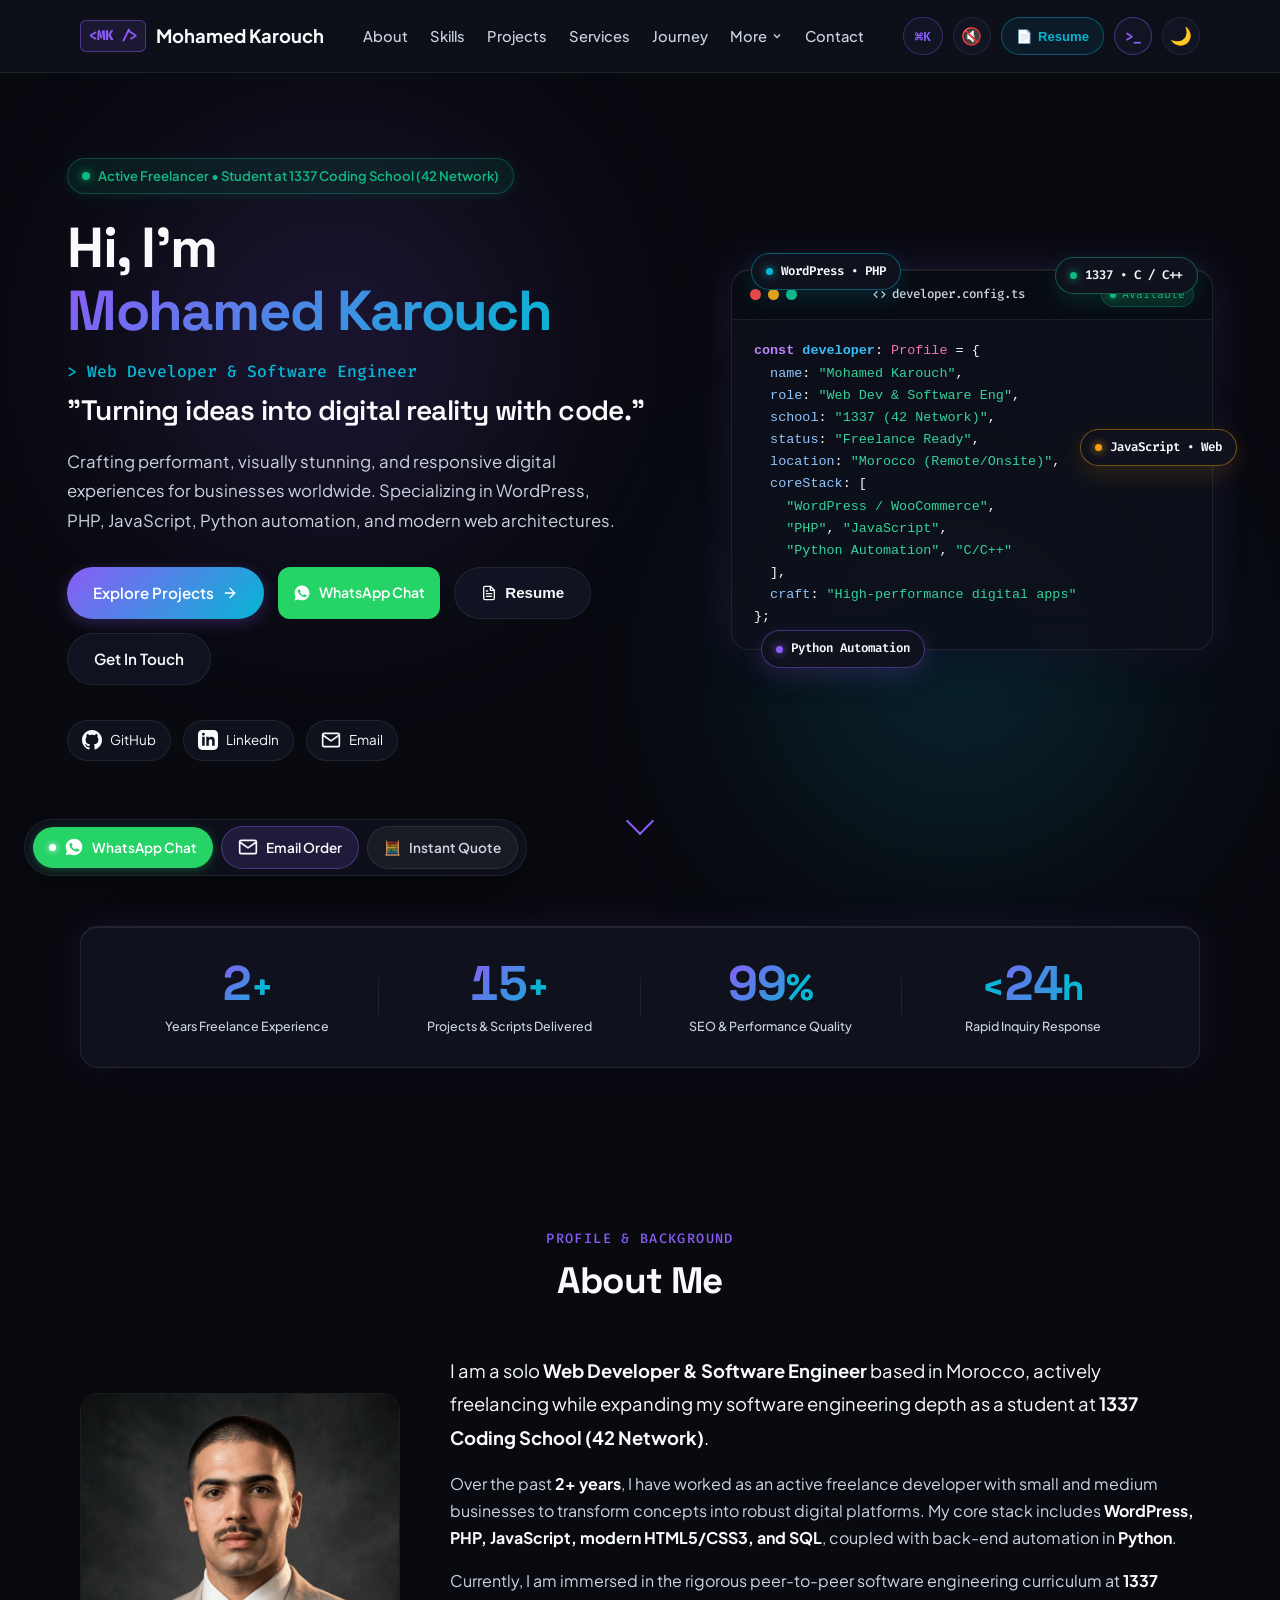
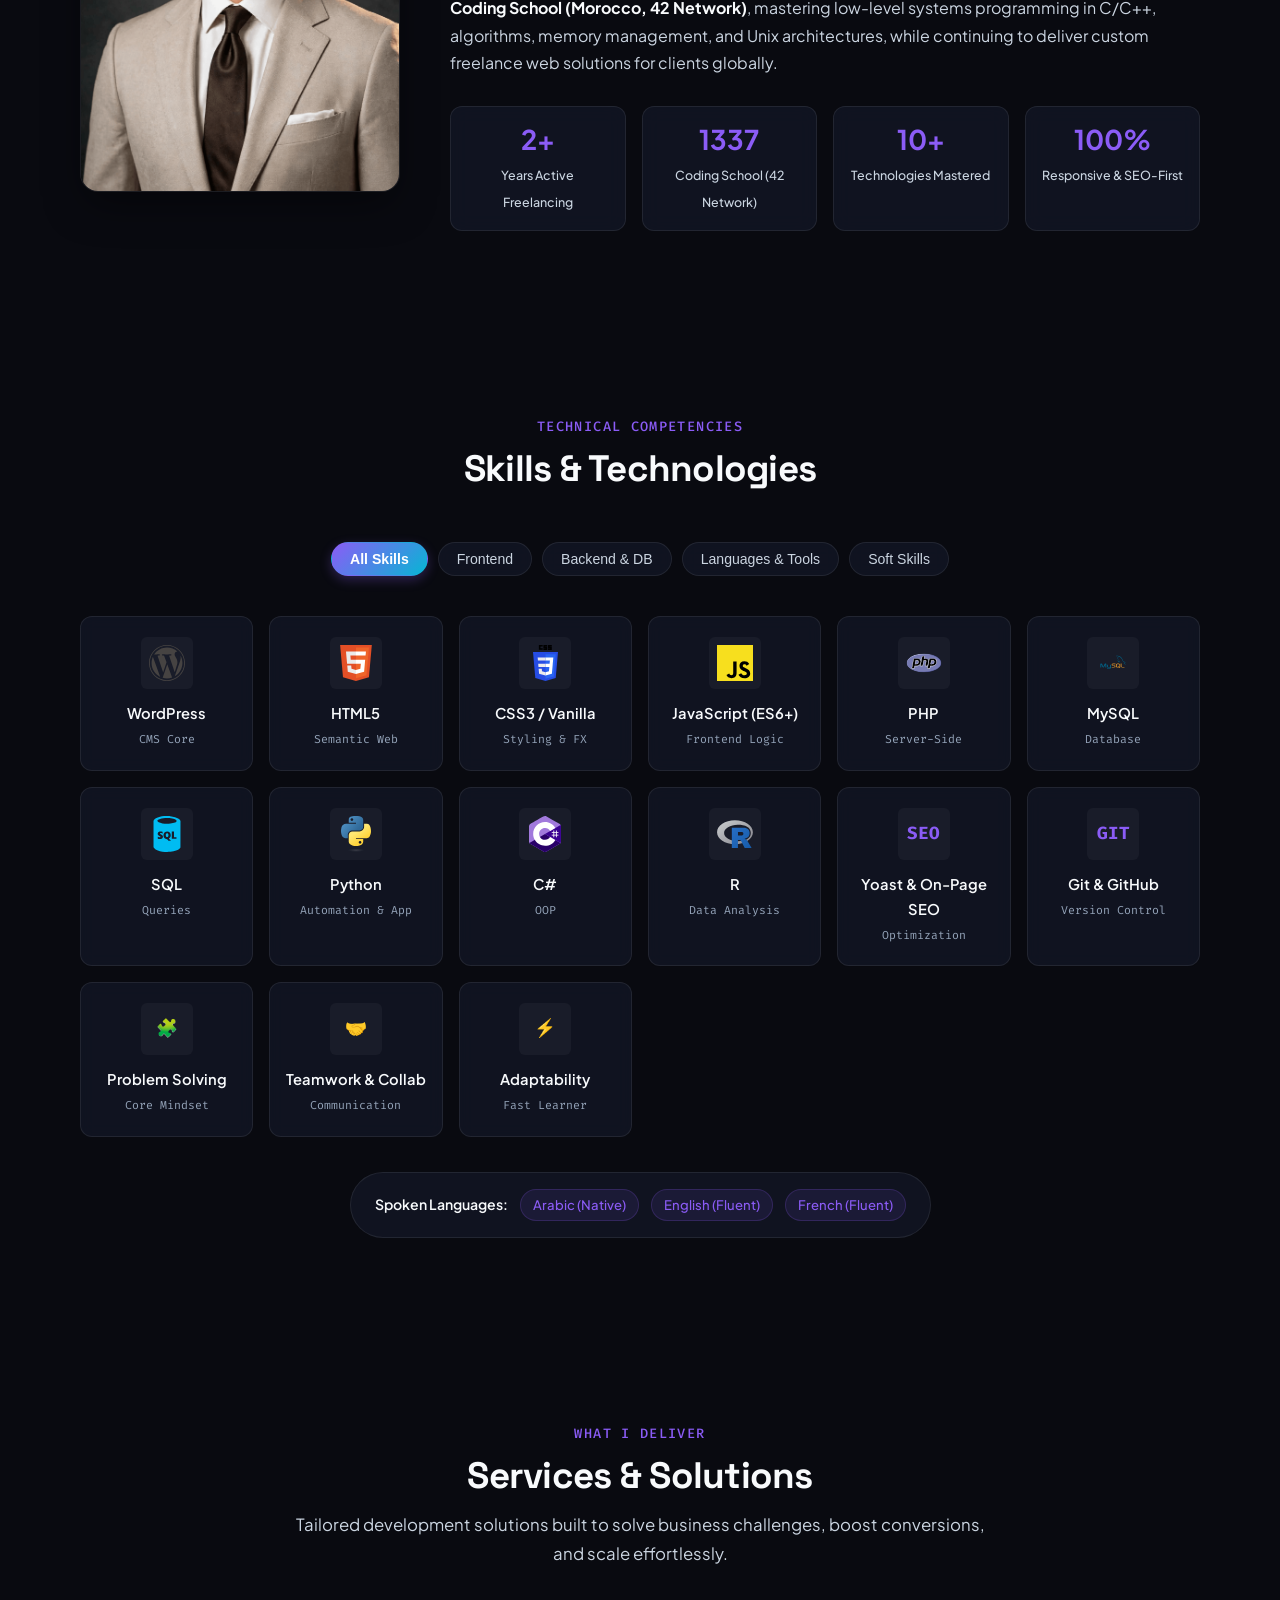
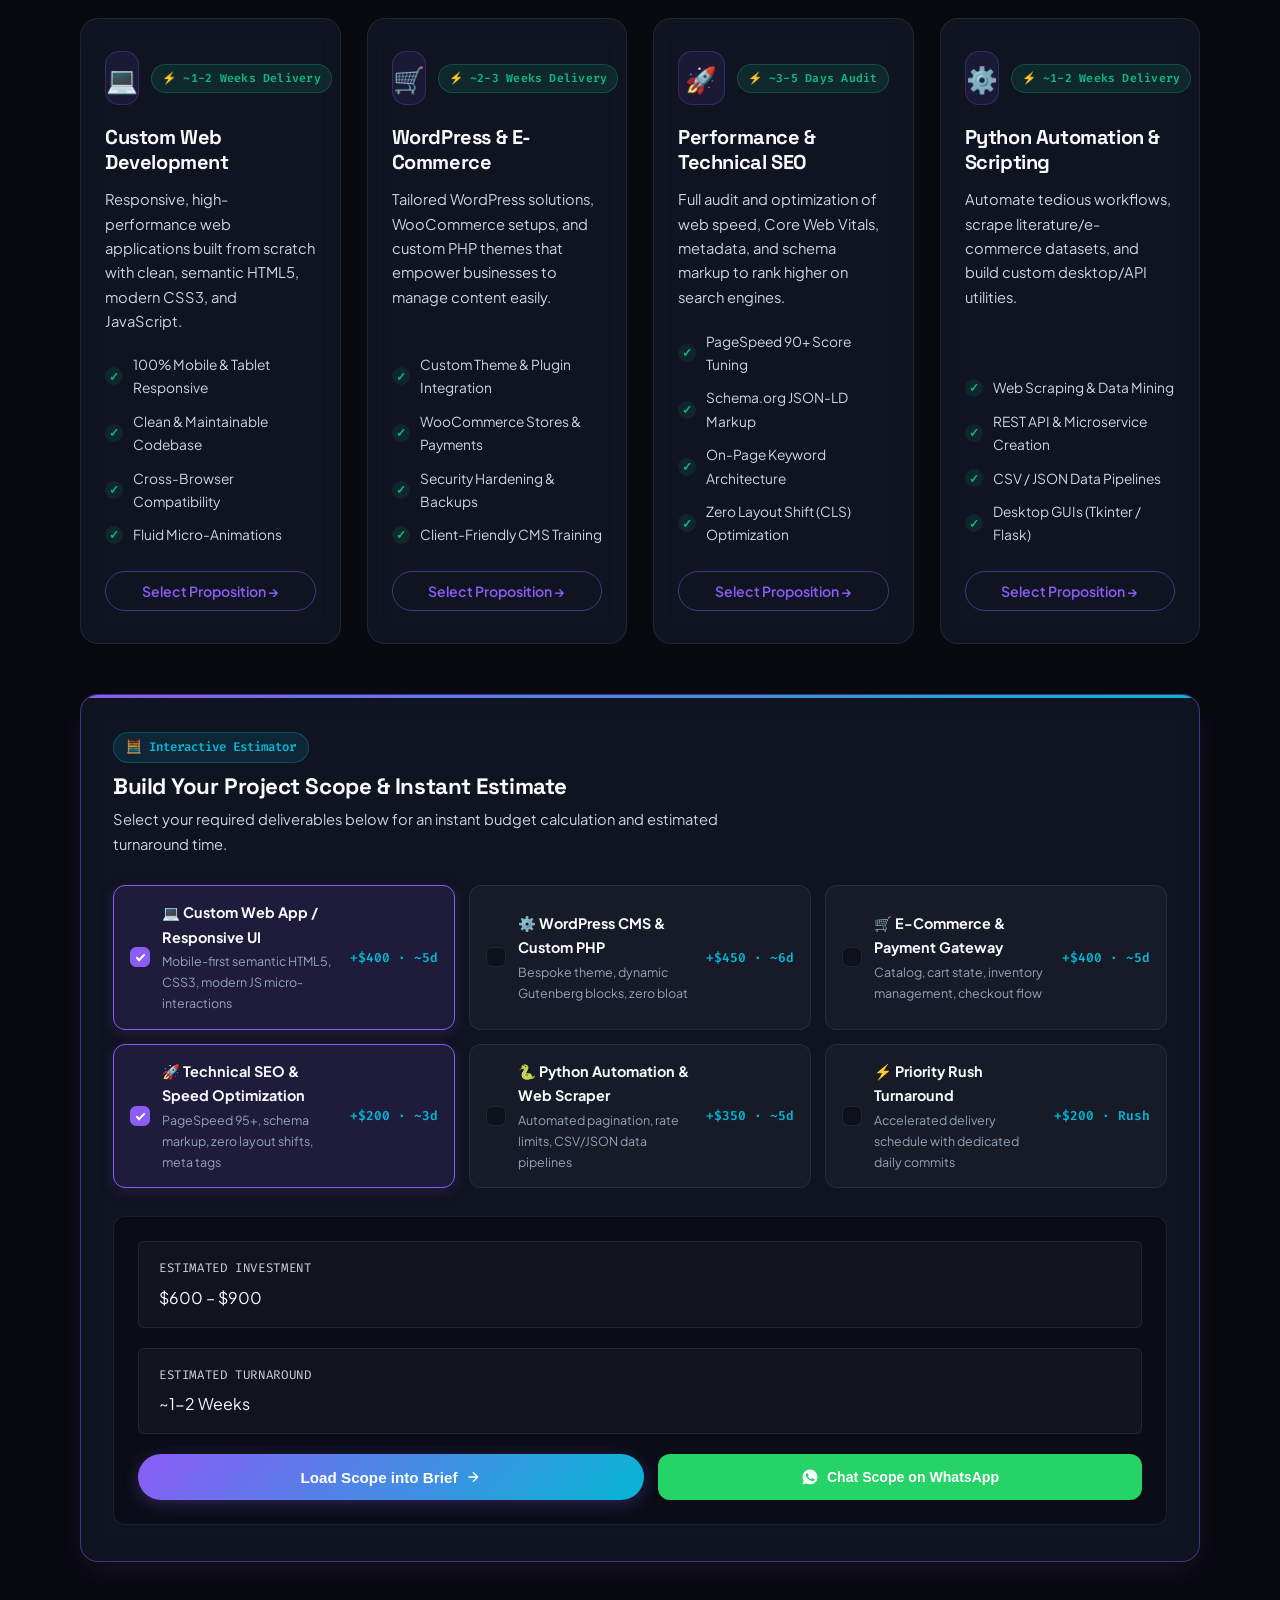
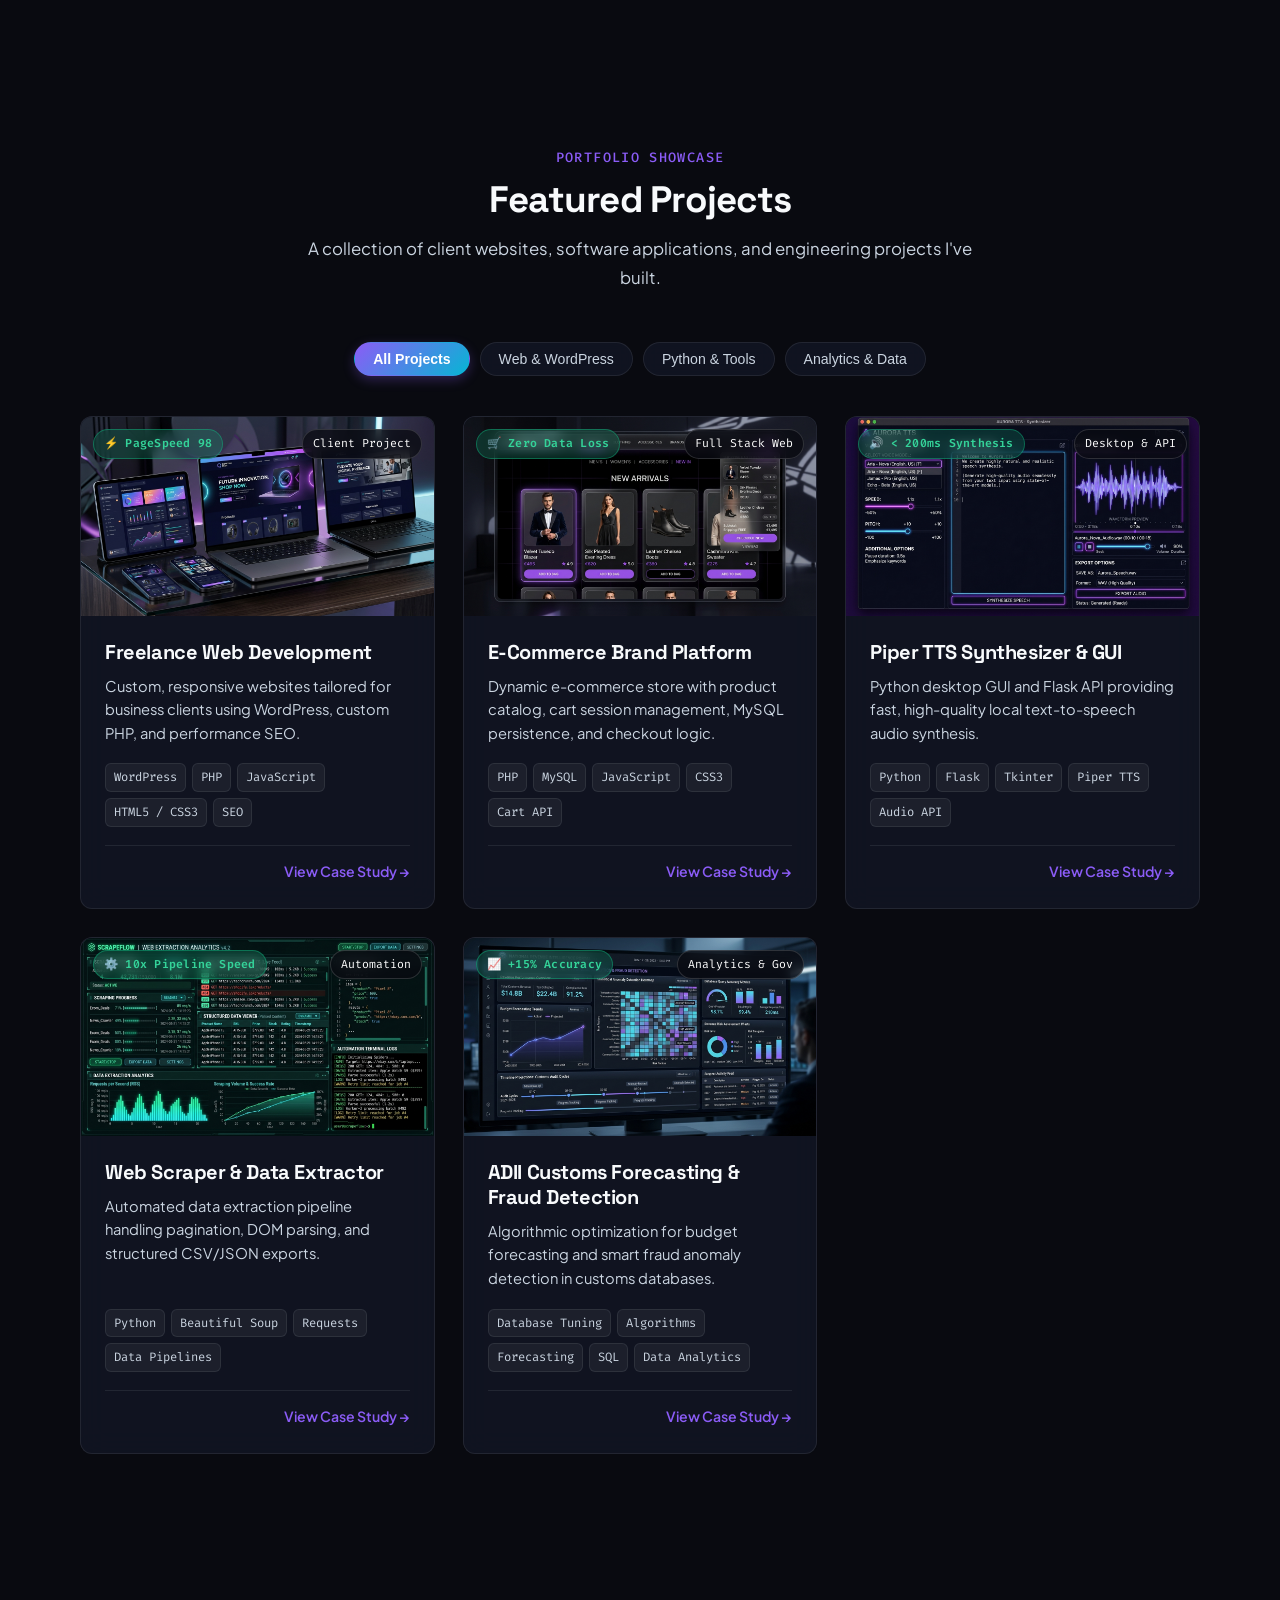
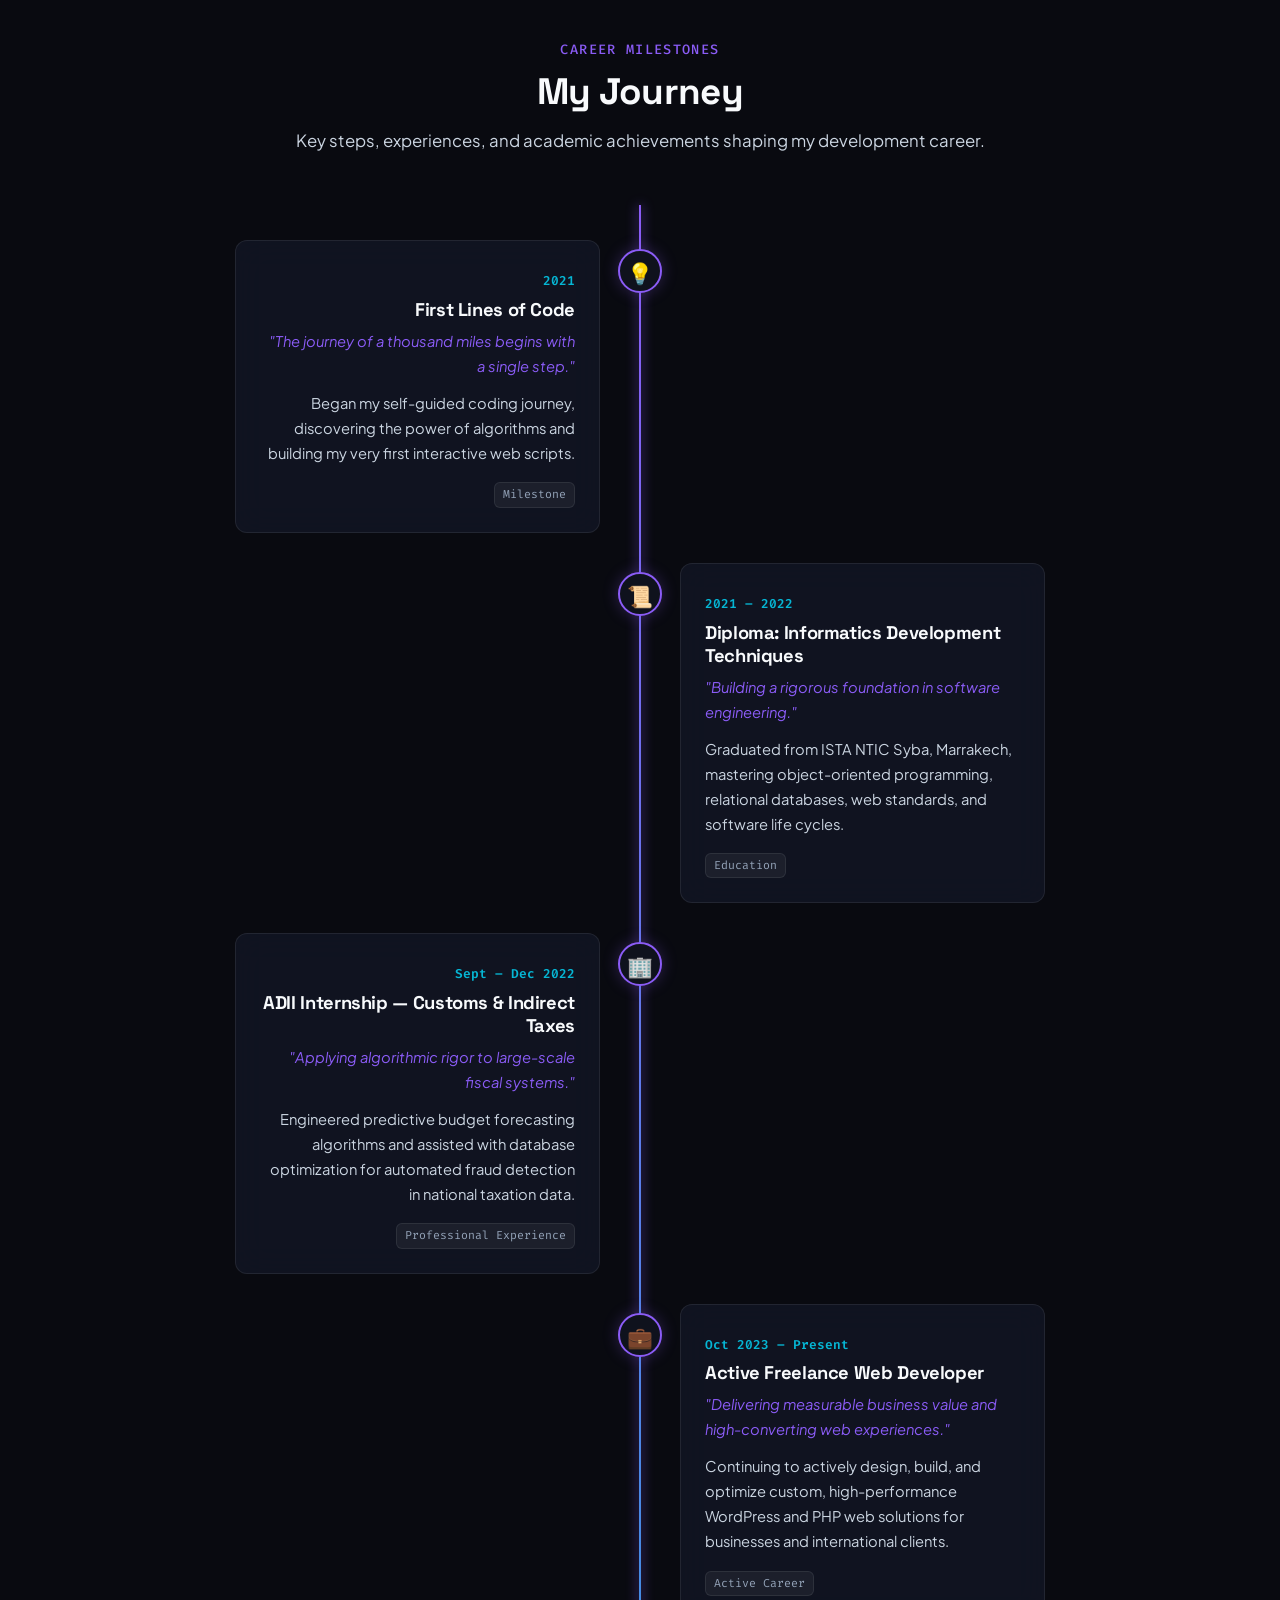
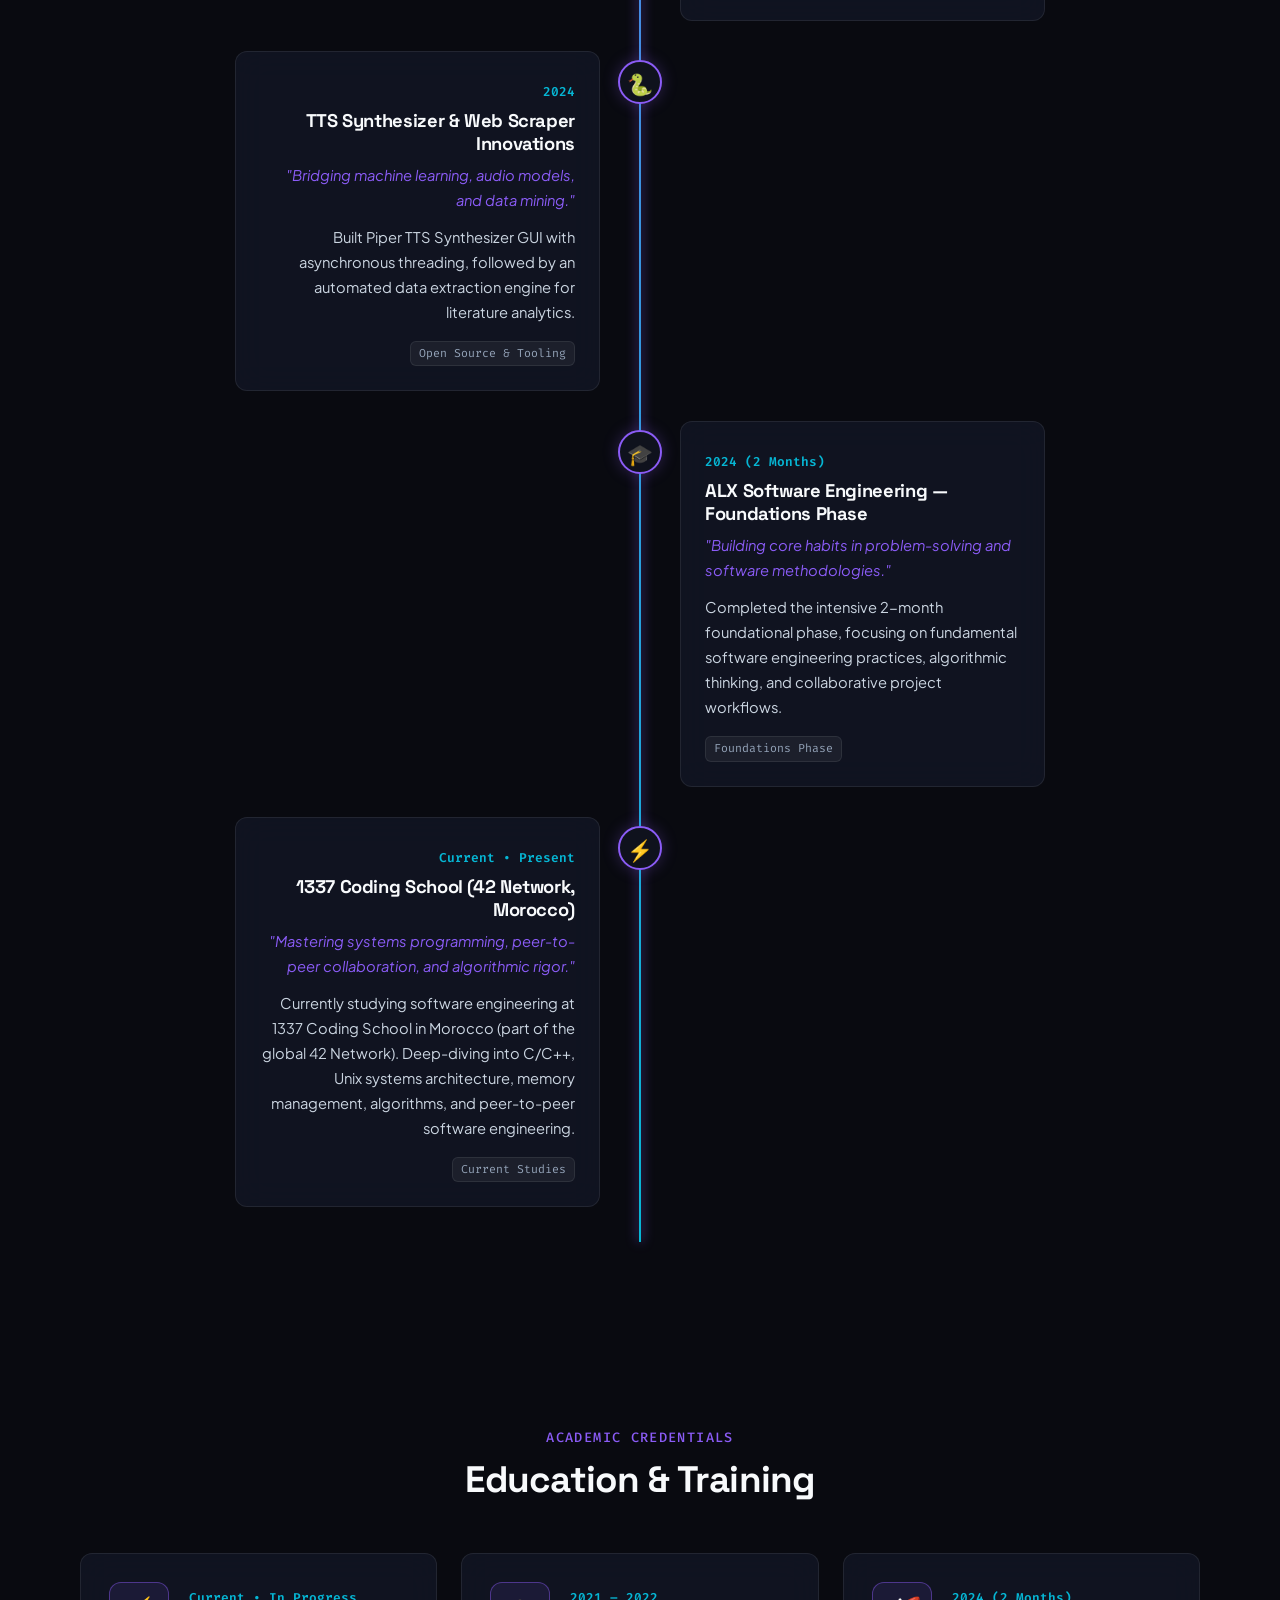
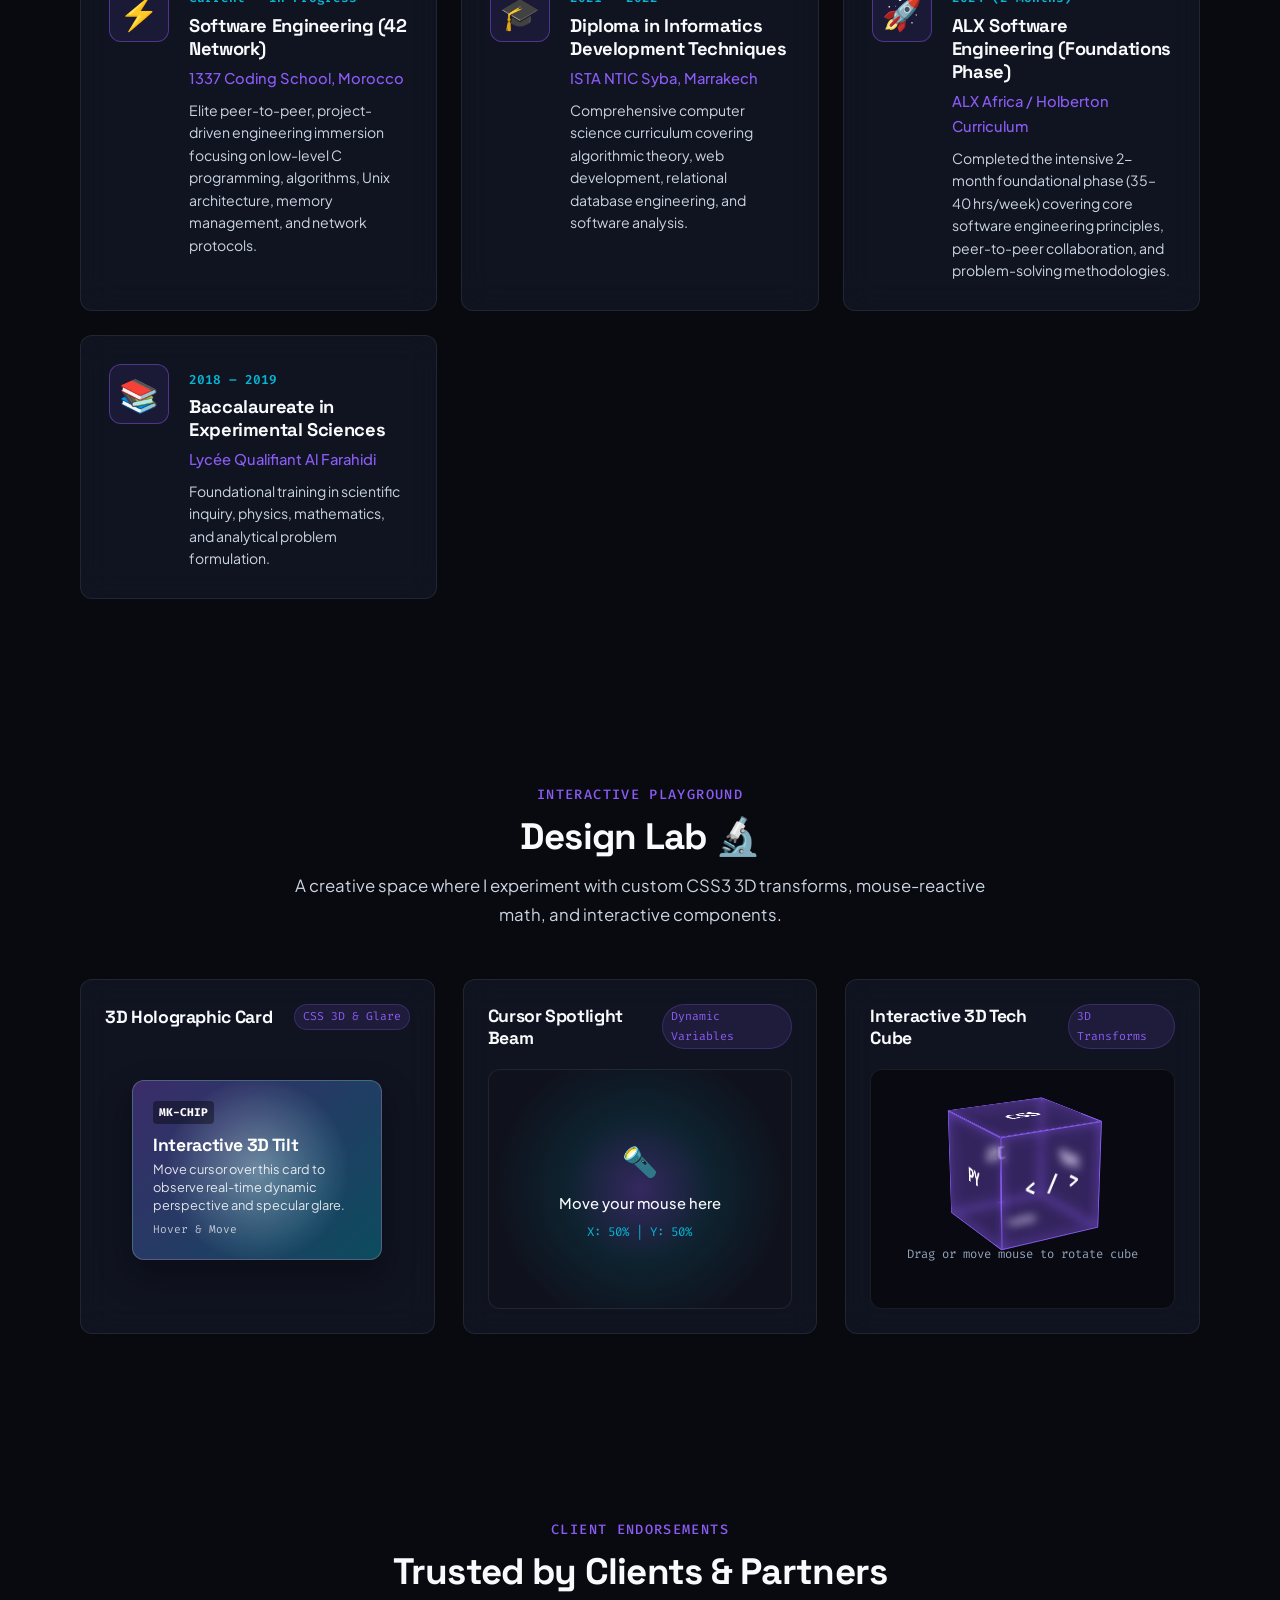
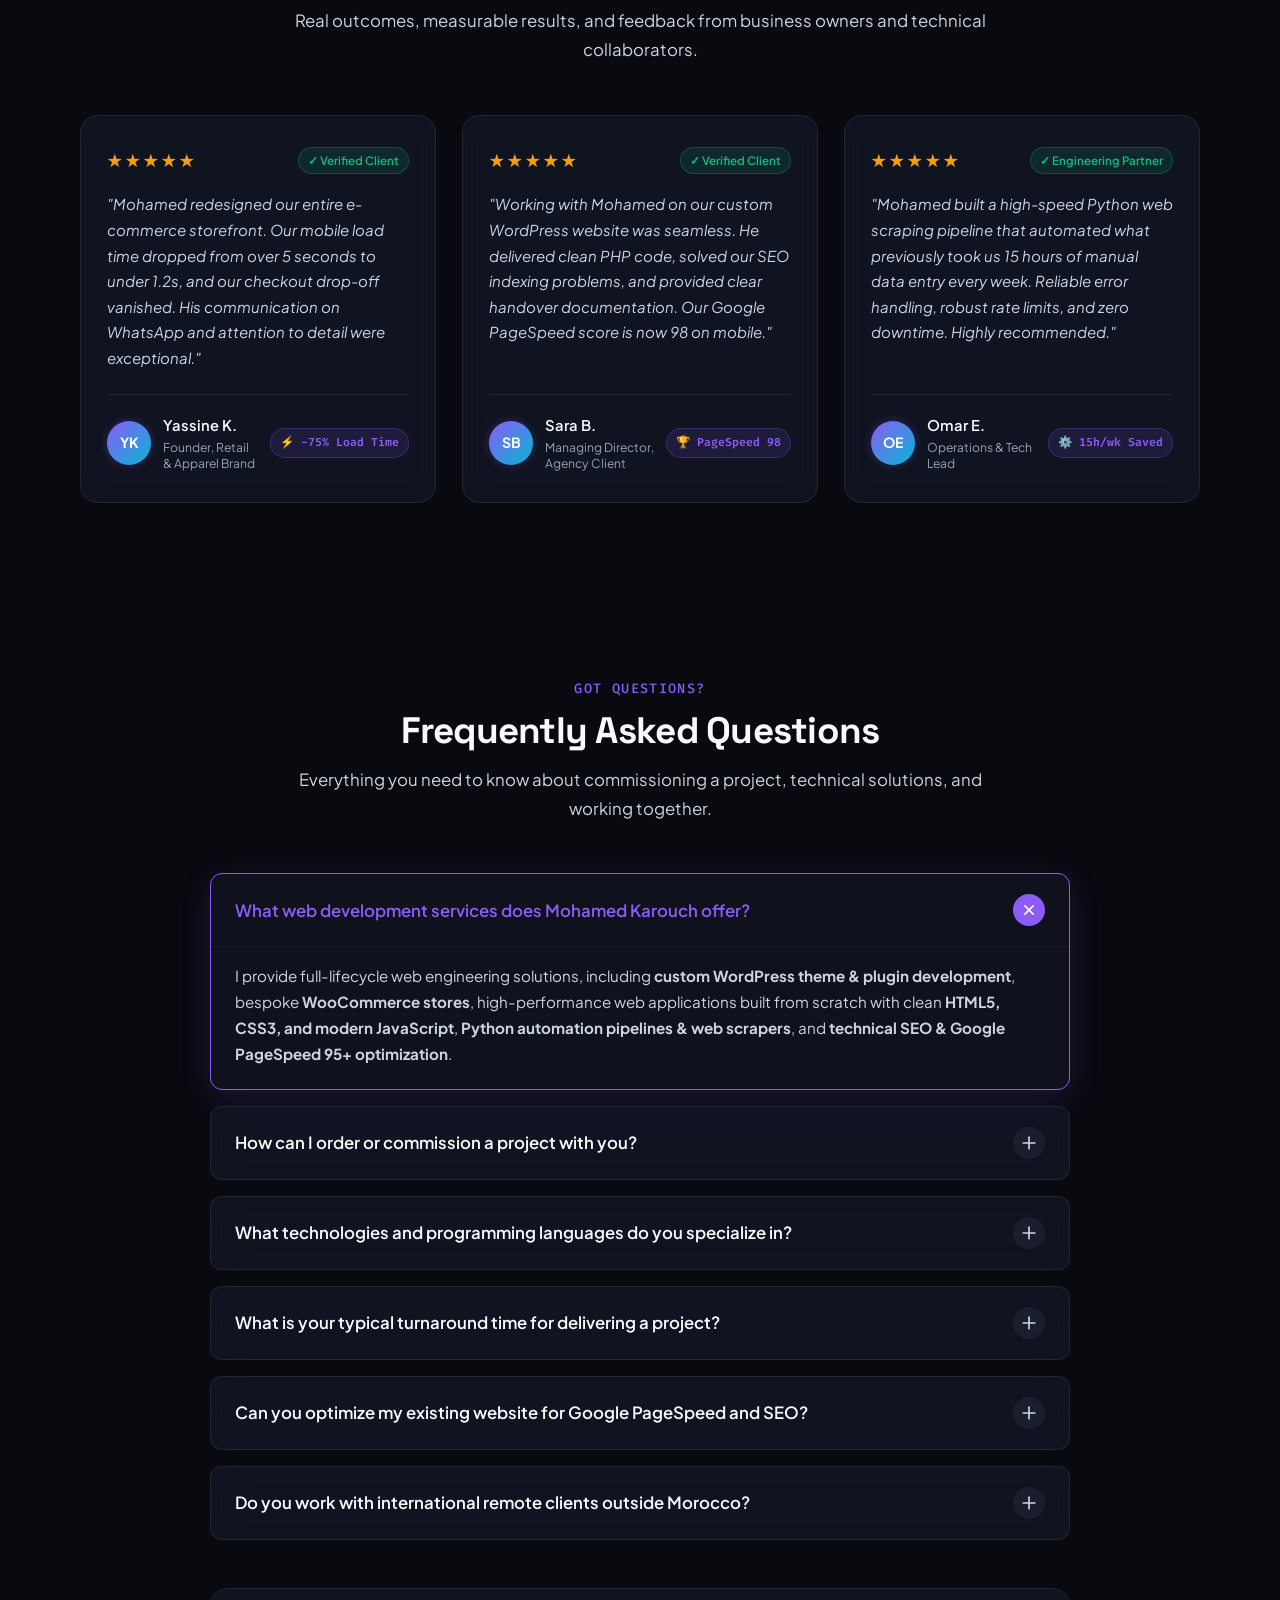
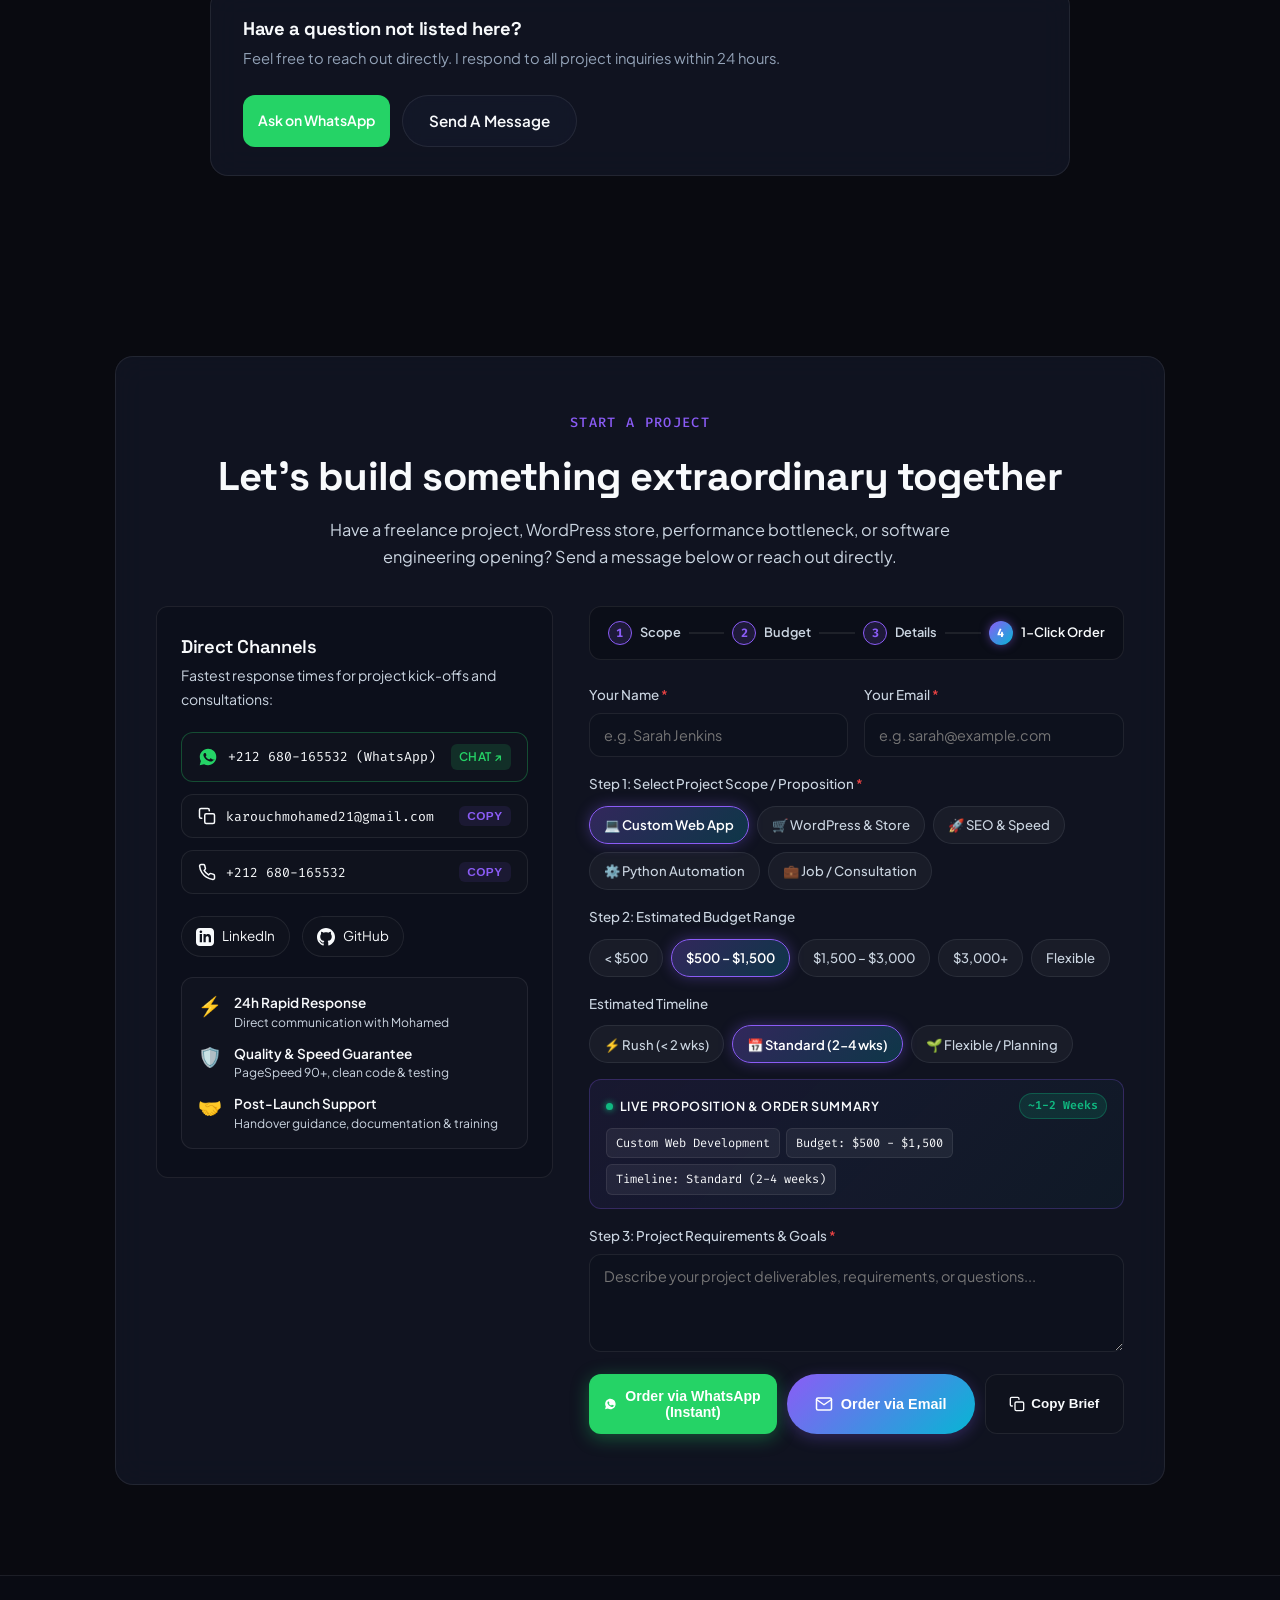
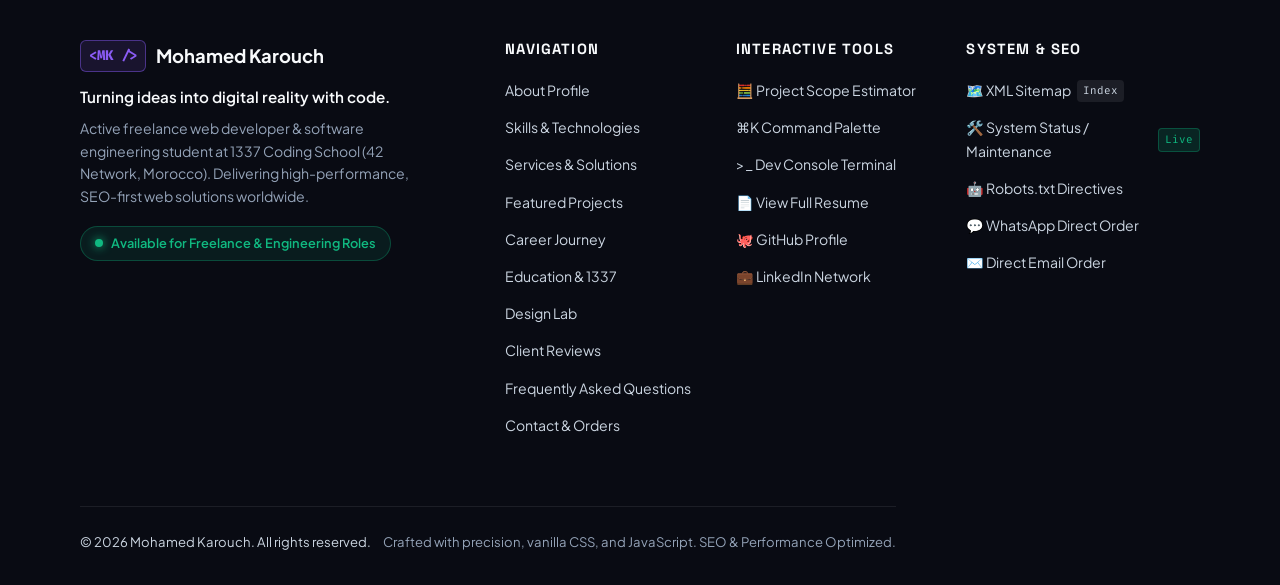
==== commit 951eaa37: "feat(ui): streamline desktop and mobile header with dropdown and zero-overflow mobile controls" ====
--- a/index.html
+++ b/index.html
@@ -59,7 +59,7 @@
     <!-- Sitemap & Crawler Directives -->
     <link rel="sitemap" type="application/xml" title="Sitemap" href="/sitemap.xml">
     <!-- Google Search Console Ownership Verification -->
-    <meta name="google-site-verification" content="GOOGLE_VERIFICATION_CODE_HERE">
+    <meta name="google-site-verification" content="geDRaw_olhyFmYEjTkirOLqWshu-GZPlIAjHslrKDe8">
     <!-- Favicons & App Icons (Fixed Relative Paths) -->
     <link rel="apple-touch-icon" sizes="180x180" href="./logo/apple-touch-icon.png">
     <link rel="icon" type="image/svg+xml" href="./logo/favicon.svg">
@@ -105,25 +105,34 @@
             </a>
             <nav id="primaryNavigation" aria-label="Main Navigation">
                 <ul class="nav-menu">
-                    <li><a href="#about" class="nav-link">About</a></li>                    <li><a href="#skills" class="nav-link">Skills</a></li>                    <li><a href="#services" class="nav-link">Services</a></li>                    <li><a href="#projects" class="nav-link">Projects</a></li>                    <li><a href="#timeline-journey" class="nav-link">Journey</a></li>                    <li><a href="#education" class="nav-link">Education</a></li>                    <li><a href="#design-lab" class="nav-link">Design Lab</a></li>                    <li><a href="#testimonials" class="nav-link">Reviews</a></li>                    <li><a href="#faq" class="nav-link">FAQ</a></li>                    <li><a href="#contact" class="nav-link">Contact</a></li>
+                    <li><a href="#about" class="nav-link">About</a></li>
+                    <li><a href="#skills" class="nav-link">Skills</a></li>
+                    <li><a href="#projects" class="nav-link">Projects</a></li>
+                    <li><a href="#services" class="nav-link">Services</a></li>
+                    <li><a href="#timeline-journey" class="nav-link">Journey</a></li>
+                    <li class="nav-dropdown-item">
+                        <button type="button" class="nav-link nav-dropdown-btn" aria-expanded="false" aria-haspopup="true"><span>More</span> <svg class="dropdown-chevron" width="12" height="12" viewBox="0 0 24 24" fill="none" stroke="currentColor" stroke-width="2.5"><polyline points="6 9 12 15 18 9"></polyline></svg></button>
+                        <ul class="nav-dropdown-menu"><li><a href="#education" class="nav-link">Education</a></li><li><a href="#design-lab" class="nav-link">Design Lab</a></li><li><a href="#testimonials" class="nav-link">Reviews</a></li><li><a href="#faq" class="nav-link">FAQ</a></li></ul>
+                    </li>
+                    <li><a href="#contact" class="nav-link">Contact</a></li>
                 </ul>
                 <!-- Mobile Quick Actions Panel -->
                 <div class="mobile-nav-quick-actions" aria-label="Quick Mobile Tools">
                     <span class="mobile-quick-title">Quick Tools</span>
-                    <div class="mobile-quick-grid"><button type="button" class="mobile-quick-btn" id="mobileQuickPaletteBtn"><span class="quick-icon">⌘K</span> <span class="quick-text">Search</span></button> <button type="button" class="mobile-quick-btn" id="mobileQuickScopeBtn"><span class="quick-icon">🧮</span> <span class="quick-text">Estimator</span></button> <button type="button" class="mobile-quick-btn" id="mobileQuickResumeBtn"><span class="quick-icon">📄</span> <span class="quick-text">Resume</span></button> <a href="https://wa.me/212680165532?text=Hi%20Mohamed,%20I%20found%20your%20portfolio%20and%20would%20love%20to%20chat!" target="_blank" rel="noopener noreferrer" class="mobile-quick-btn whatsapp-quick"> <span class="quick-icon">💬</span> <span class="quick-text">WhatsApp</span> </a></div>
+                    <div class="mobile-quick-grid"><button type="button" class="mobile-quick-btn" id="mobileQuickPaletteBtn"><span class="quick-icon">⌘K</span> <span class="quick-text">Search</span></button><button type="button" class="mobile-quick-btn" id="mobileQuickScopeBtn"><span class="quick-icon">🧮</span> <span class="quick-text">Estimator</span></button><button type="button" class="mobile-quick-btn" id="mobileQuickResumeBtn"><span class="quick-icon">📄</span> <span class="quick-text">Resume</span></button><button type="button" class="mobile-quick-btn" id="mobileQuickTerminalBtn"><span class="quick-icon">&gt;_</span> <span class="quick-text">Terminal</span></button><button type="button" class="mobile-quick-btn" id="mobileQuickSoundBtn"><span class="quick-icon" id="mobileSoundIcon">🔇</span> <span class="quick-text">Sound FX</span></button><a href="https://wa.me/212680165532?text=Hi%20Mohamed,%20I%20found%20your%20portfolio%20and%20would%20love%20to%20chat!" target="_blank" rel="noopener noreferrer" class="mobile-quick-btn whatsapp-quick"><span class="quick-icon">💬</span> <span class="quick-text">WhatsApp</span></a></div>
                 </div>
             </nav>
             <div class="header-actions">
                 <!-- Command Palette Trigger Button -->
-                <button id="openPaletteBtn" class="action-btn palette-trigger-btn" aria-label="Open Command Palette" title="Command Palette (Ctrl + K or ⌘K)"><span class="btn-icon">⌘K</span> <span class="btn-text">Search</span></button>
+                <button id="openPaletteBtn" class="action-btn palette-trigger-btn" aria-label="Open Command Palette" title="Command Palette (Ctrl + K or ⌘K)"><span class="btn-icon">⌘K</span></button>
                 <!-- Sound Effects Toggle Button -->
-                <button id="soundToggleBtn" class="action-btn sound-toggle-btn" aria-label="Toggle Sound Effects" title="Sound FX: Off (Click to Enable)"> <span class="btn-icon" id="soundIcon">🔇</span> </button>
+                <button id="soundToggleBtn" class="action-btn sound-toggle-btn" aria-label="Toggle Sound Effects" title="Sound FX: Off (Click to Enable)"><span class="btn-icon" id="soundIcon">🔇</span></button>
                 <!-- Resume Viewer Trigger Button -->
                 <button id="openResumeBtn" class="action-btn resume-trigger-btn" aria-label="View Resume &amp; Credentials" title="View Resume"><span class="btn-icon">📄</span> <span class="btn-text">Resume</span></button>
                 <!-- Terminal Trigger Button -->
-                <button id="openTerminalBtn" class="action-btn terminal-trigger-btn" aria-label="Open Dev Terminal" title="Open Dev Console"><span class="btn-icon">&gt;_</span> <span class="btn-text">Terminal</span></button>
+                <button id="openTerminalBtn" class="action-btn terminal-trigger-btn" aria-label="Open Dev Terminal" title="Open Dev Console"><span class="btn-icon">&gt;_</span></button>
                 <!-- Theme Switcher Button -->
-                <button id="themeToggleBtn" class="action-btn theme-toggle-btn" aria-label="Toggle dark/light theme" title="Switch Theme"> <span class="theme-icon" id="themeIcon">🌙</span> </button>
+                <button id="themeToggleBtn" class="action-btn theme-toggle-btn" aria-label="Toggle dark/light theme" title="Switch Theme"><span class="theme-icon" id="themeIcon">🌙</span></button>
                 <!-- Mobile Navigation Hamburger -->
                 <button class="mobile-nav-toggle" aria-controls="primaryNavigation" aria-expanded="false" aria-label="Toggle mobile menu">
                     <span class="icon-bar"></span>
@@ -949,18 +958,8 @@
                 <div class="footer-col footer-col-system">
                     <h3 class="footer-heading">System &amp; SEO</h3>
                     <ul class="footer-nav-list">
-    <li>
-    <a href="sitemap.xml" target="_blank" class="sitemap-link">
-    <span>🗺️ XML Sitemap</span>
-    <span class="badge-mini">Index</span>
-    </a>
-    </li>
-    <li>
-    <a href="maintenance.html" class="status-link">
-    <span>🛠️ System Status / Maintenance</span>
-    <span class="badge-mini live-badge">Live</span>
-    </a>
-    </li>
+    <li><a href="sitemap.xml" target="_blank" class="sitemap-link"><span>🗺️ XML Sitemap</span> <span class="badge-mini">Index</span></a></li>
+    <li><a href="maintenance.html" class="status-link"><span>🛠️ System Status / Maintenance</span> <span class="badge-mini live-badge">Live</span></a></li>
     <li><a href="robots.txt" target="_blank"><span>🤖 Robots.txt Directives</span></a></li>
     <li><a href="https://wa.me/212680165532?text=Hi%20Mohamed,%20I'd%20like%20to%20place%20a%20project%20order!" target="_blank" rel="noopener noreferrer" class="whatsapp-direct-link"><span>💬 WhatsApp Direct Order</span></a></li>
     <li><a href="mailto:karouchmohamed21@gmail.com?subject=Project%20Order%20Inquiry"><span>✉️ Direct Email Order</span></a></li>
--- a/css/header.css
+++ b/css/header.css
@@ -76,10 +76,96 @@
     width: 100%;
 }
 
+/* Navigation Dropdown Menu */
+.nav-dropdown-item {
+    position: relative;
+}
+
+.nav-dropdown-btn {
+    background: none;
+    border: none;
+    cursor: pointer;
+    display: inline-flex;
+    align-items: center;
+    gap: 4px;
+    font-family: inherit;
+    font-size: 0.92rem;
+    font-weight: 500;
+    color: var(--text-secondary);
+    padding: 6px 0;
+    transition: color var(--transition-fast);
+}
+
+.nav-dropdown-btn:hover,
+.nav-dropdown-item:hover .nav-dropdown-btn {
+    color: var(--text-primary);
+}
+
+.dropdown-chevron {
+    transition: transform var(--transition-fast);
+}
+
+.nav-dropdown-item:hover .dropdown-chevron,
+.nav-dropdown-item:focus-within .dropdown-chevron {
+    transform: rotate(180deg);
+}
+
+.nav-dropdown-menu {
+    position: absolute;
+    top: 100%;
+    left: 50%;
+    transform: translateX(-50%) translateY(10px);
+    background: var(--bg-surface);
+    backdrop-filter: blur(20px);
+    -webkit-backdrop-filter: blur(20px);
+    border: 1px solid var(--border-card);
+    border-radius: var(--radius-md);
+    box-shadow: var(--shadow-lg), 0 10px 30px rgba(0, 0, 0, 0.4);
+    padding: 6px;
+    list-style: none;
+    min-width: 160px;
+    opacity: 0;
+    visibility: hidden;
+    pointer-events: none;
+    transition: all 0.22s cubic-bezier(0.16, 1, 0.3, 1);
+    z-index: 1001;
+}
+
+.nav-dropdown-item:hover .nav-dropdown-menu,
+.nav-dropdown-item:focus-within .nav-dropdown-menu {
+    opacity: 1;
+    visibility: visible;
+    pointer-events: auto;
+    transform: translateX(-50%) translateY(6px);
+}
+
+.nav-dropdown-menu li {
+    width: 100%;
+}
+
+.nav-dropdown-menu .nav-link {
+    display: block;
+    width: 100%;
+    padding: 8px 12px;
+    border-radius: var(--radius-sm);
+    font-size: 0.88rem;
+    white-space: nowrap;
+}
+
+.nav-dropdown-menu .nav-link::after {
+    display: none;
+}
+
+.nav-dropdown-menu .nav-link:hover {
+    background: rgba(139, 92, 246, 0.12);
+    color: var(--accent-primary);
+    transform: translateX(3px);
+}
+
 .header-actions {
     display: flex;
     align-items: center;
-    gap: 12px;
+    gap: 10px;
 }
 
 .action-btn {
@@ -103,33 +189,40 @@
     padding: 6px 14px;
     gap: 6px;
     font-size: 0.82rem;
+    font-weight: 600;
     color: var(--accent-secondary);
     border-color: rgba(6, 182, 212, 0.4);
+    background: rgba(6, 182, 212, 0.08);
+    height: 38px;
 }
 
 .resume-trigger-btn:hover {
-    background: rgba(6, 182, 212, 0.12);
+    background: rgba(6, 182, 212, 0.16);
     border-color: var(--accent-secondary);
 }
 
 .terminal-trigger-btn {
-    padding: 6px 14px;
-    gap: 6px;
+    width: 38px;
+    height: 38px;
+    padding: 0;
+    font-family: var(--font-mono);
+    font-size: 0.88rem;
+    font-weight: 700;
+    color: var(--accent-primary);
+    border-color: var(--border-hover);
+}
+
+.terminal-trigger-btn:hover {
+    background: rgba(139, 92, 246, 0.15);
+}
+
+.palette-trigger-btn {
+    padding: 6px 10px;
+    min-width: 40px;
+    height: 38px;
     font-family: var(--font-mono);
     font-size: 0.82rem;
-    color: var(--accent-primary);
-    border-color: var(--border-hover);
-}
-
-.terminal-trigger-btn:hover {
-    background: rgba(139, 92, 246, 0.15);
-}
-
-.palette-trigger-btn {
-    padding: 6px 14px;
-    gap: 6px;
-    font-family: var(--font-mono);
-    font-size: 0.82rem;
+    font-weight: 600;
     color: var(--accent-primary);
     border-color: rgba(139, 92, 246, 0.35);
 }
--- a/css/responsive.css
+++ b/css/responsive.css
@@ -140,6 +140,31 @@
         padding-left: 20px;
     }
 
+    .nav-dropdown-item {
+        width: 100%;
+    }
+
+    .nav-dropdown-btn {
+        display: none;
+    }
+
+    .nav-dropdown-menu {
+        position: static;
+        transform: none !important;
+        opacity: 1 !important;
+        visibility: visible !important;
+        pointer-events: auto !important;
+        background: transparent;
+        border: none;
+        box-shadow: none;
+        backdrop-filter: none;
+        padding: 0;
+        min-width: 0;
+        display: flex;
+        flex-direction: column;
+        gap: 8px;
+    }
+
     /* Hero Section Responsive */
     .hero-section {
         padding: 45px 0 65px;
@@ -535,7 +560,16 @@
     }
 
     .header-actions {
-        gap: 6px;
+        gap: 8px;
+    }
+
+    .terminal-trigger-btn,
+    .sound-toggle-btn {
+        display: none !important;
+    }
+
+    .resume-trigger-btn .btn-text {
+        display: none;
     }
 
     .action-btn {
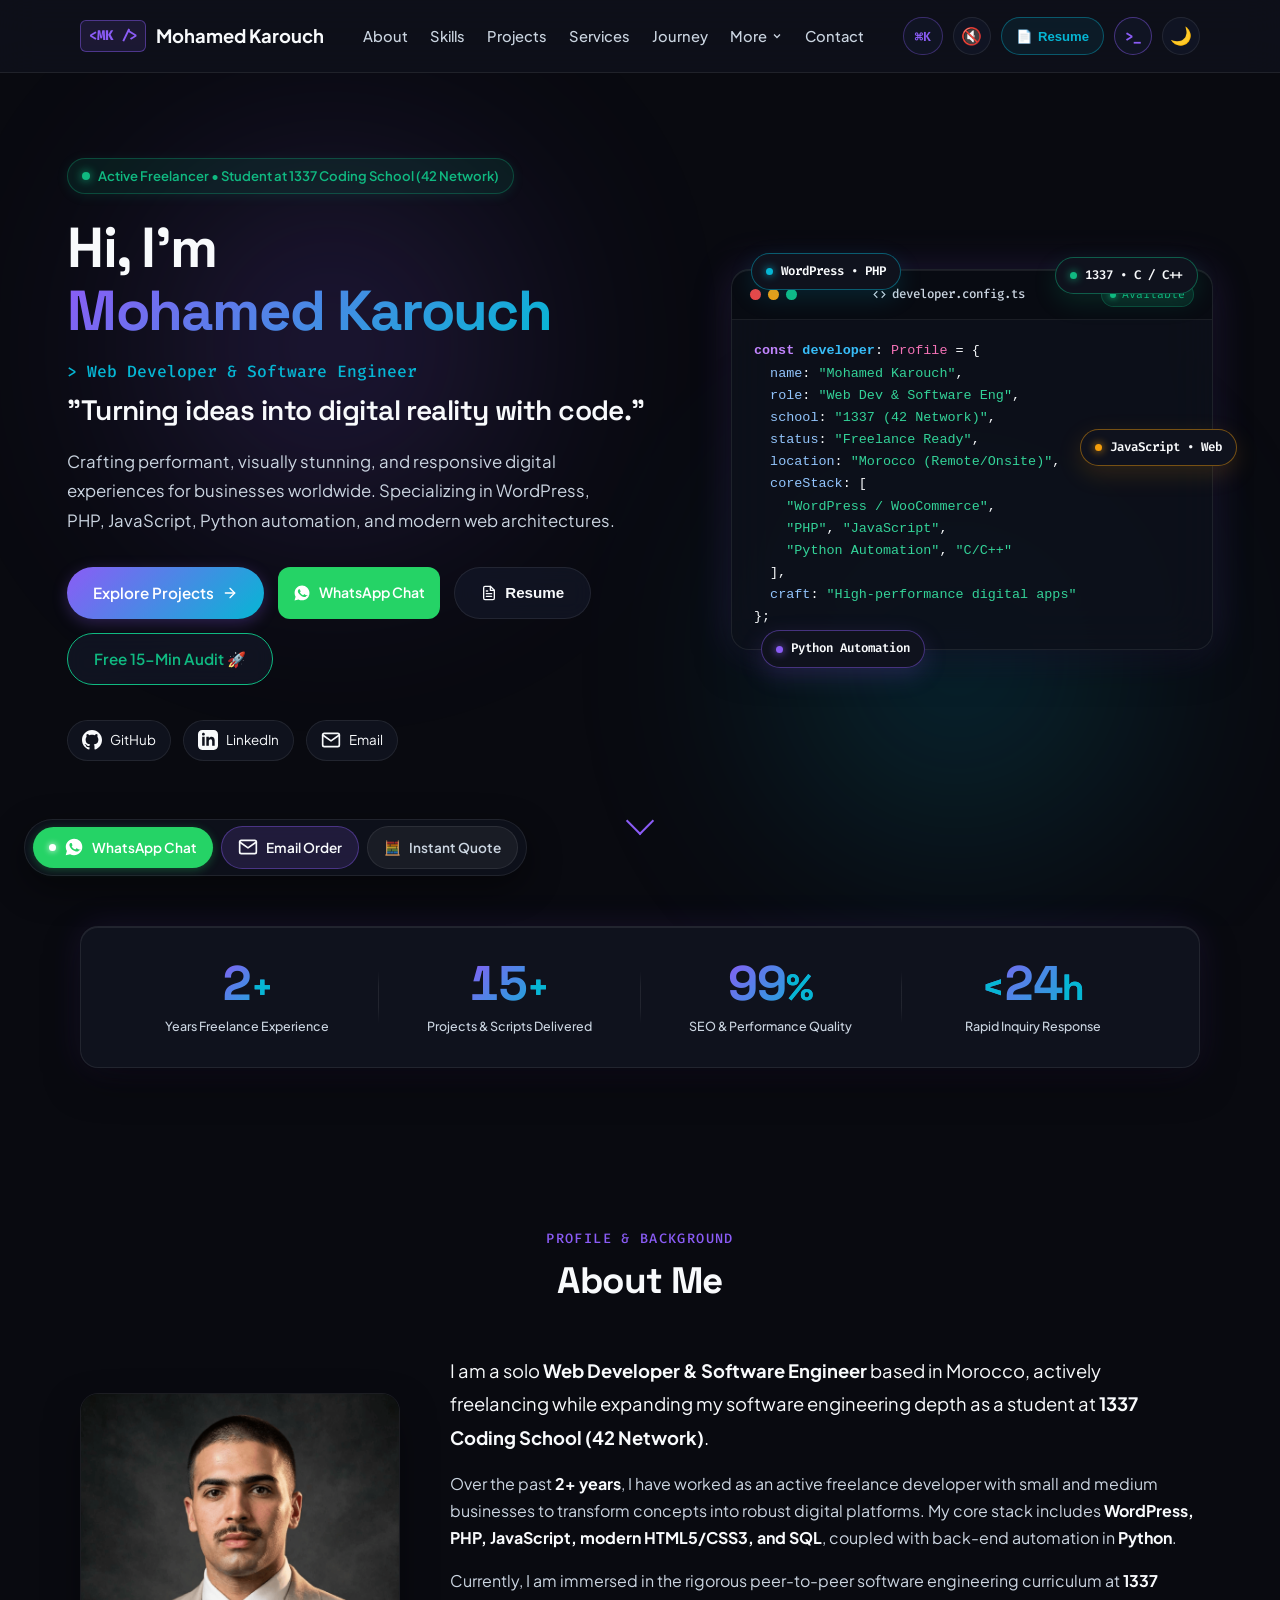
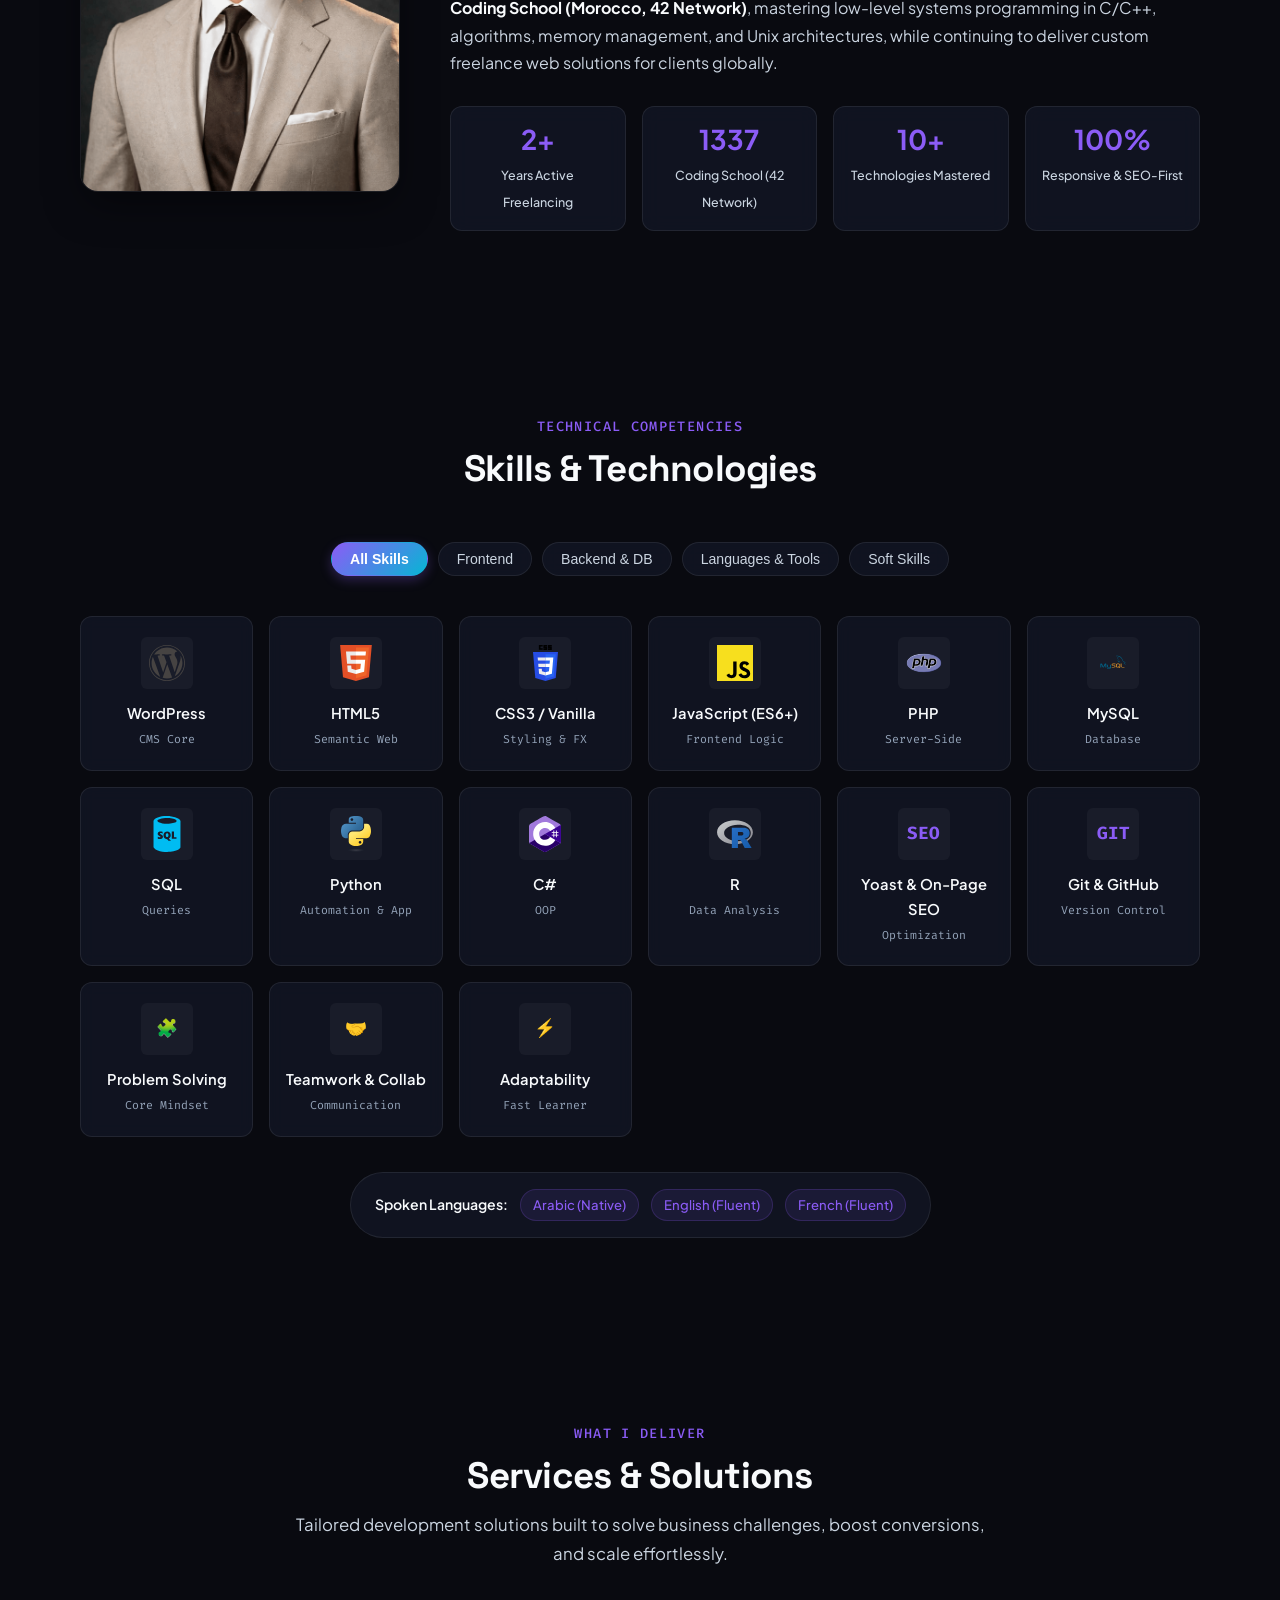
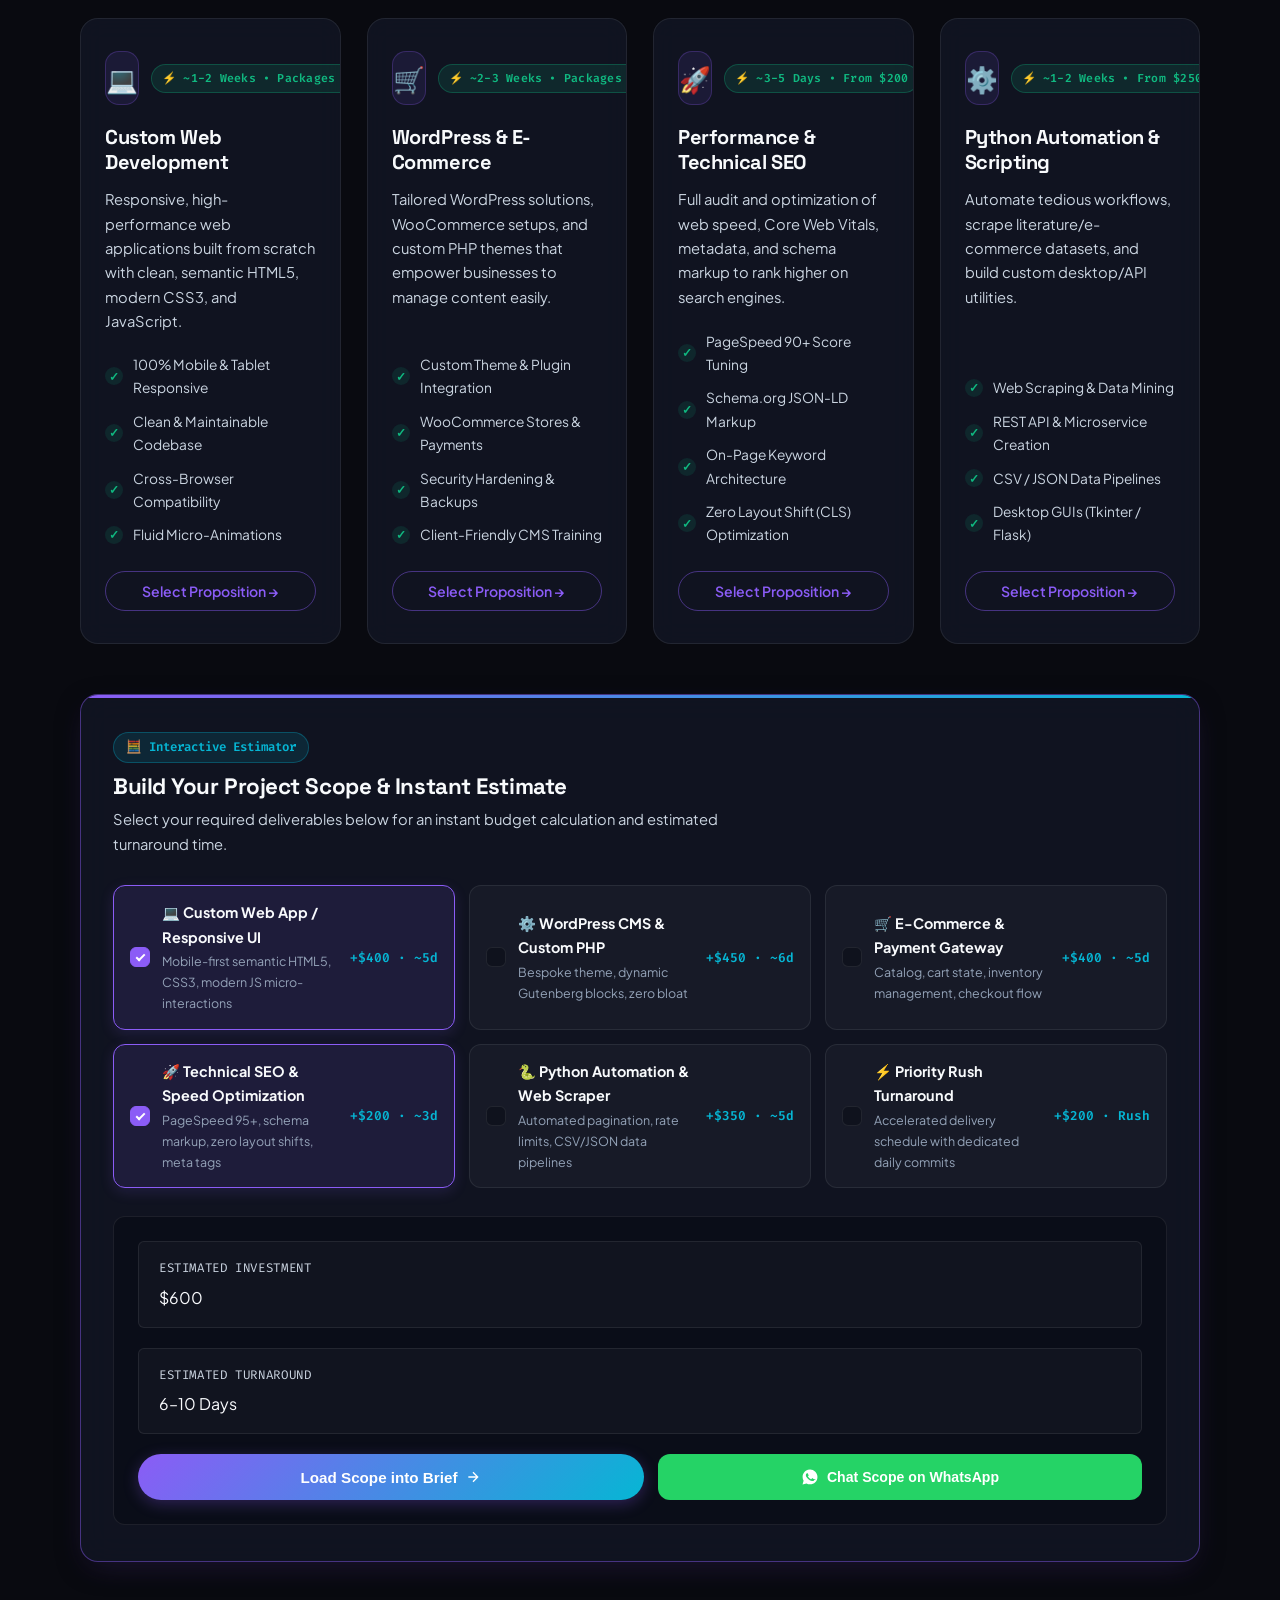
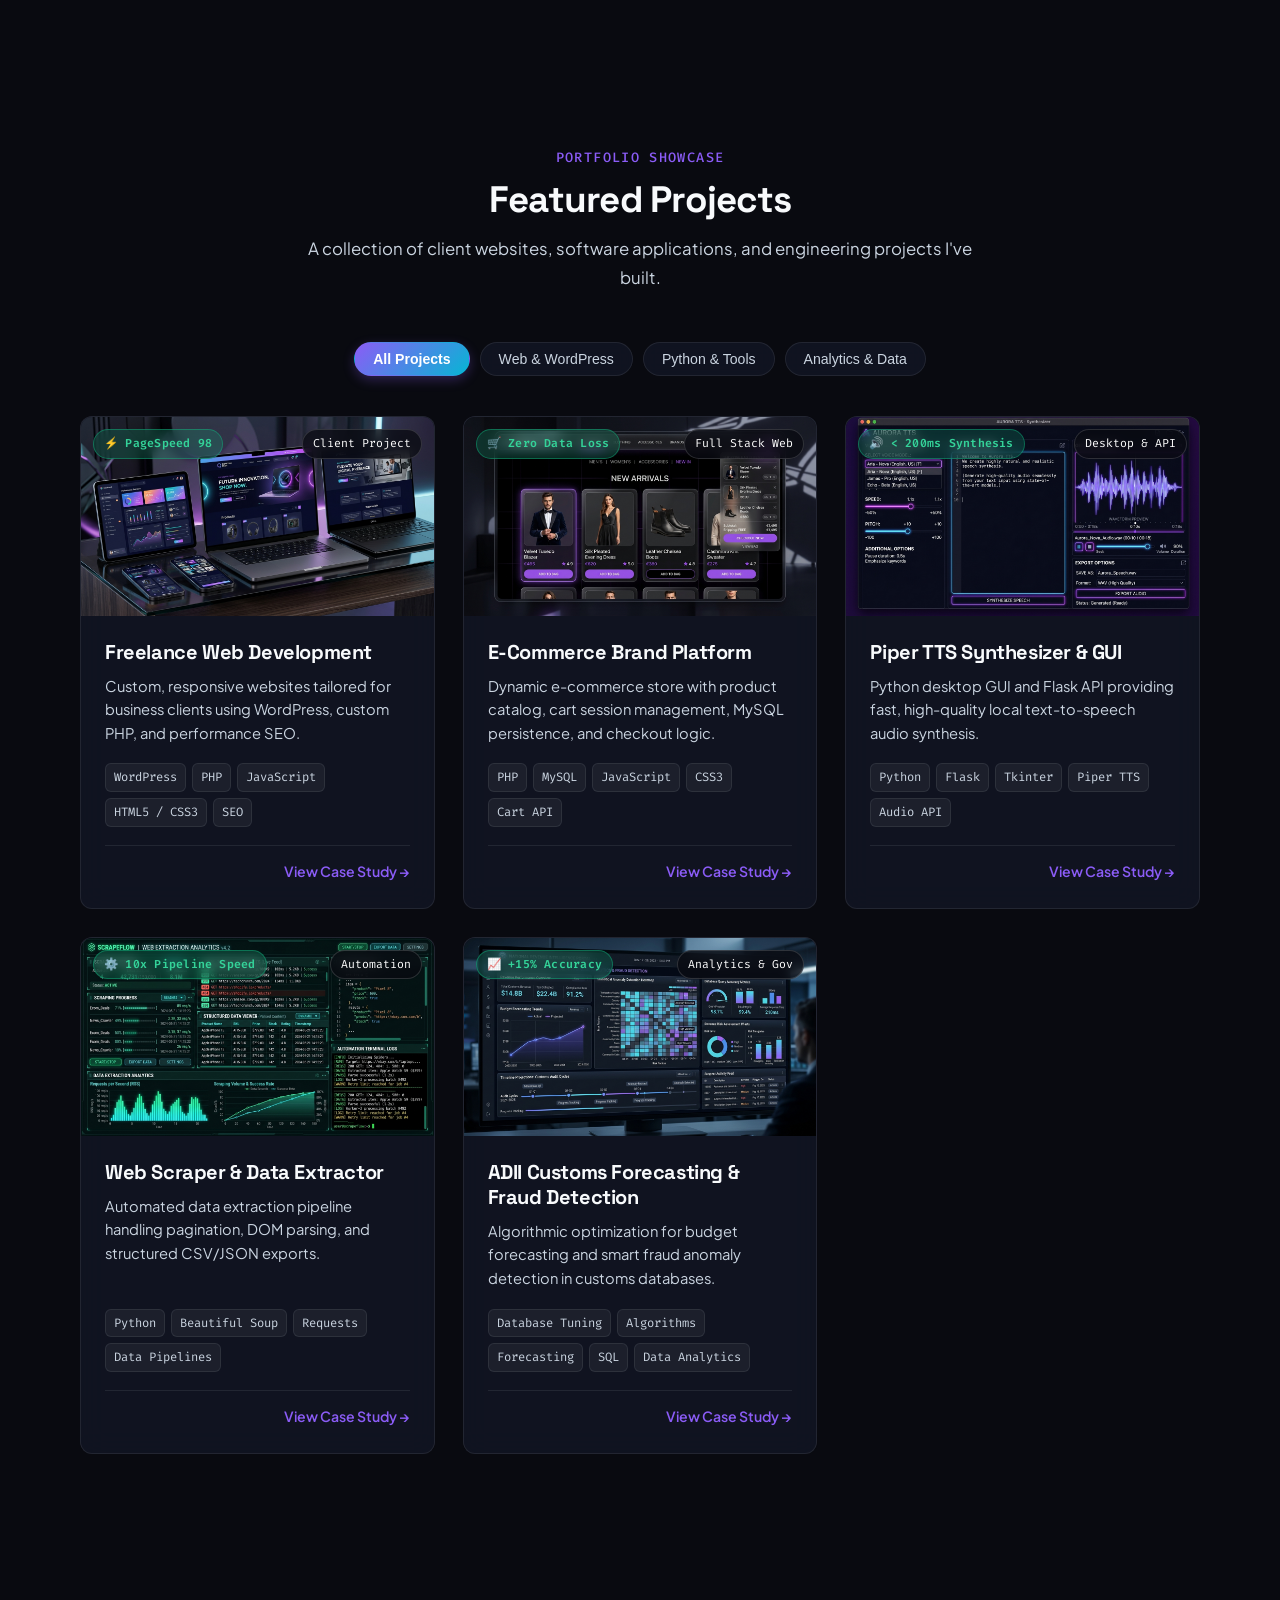
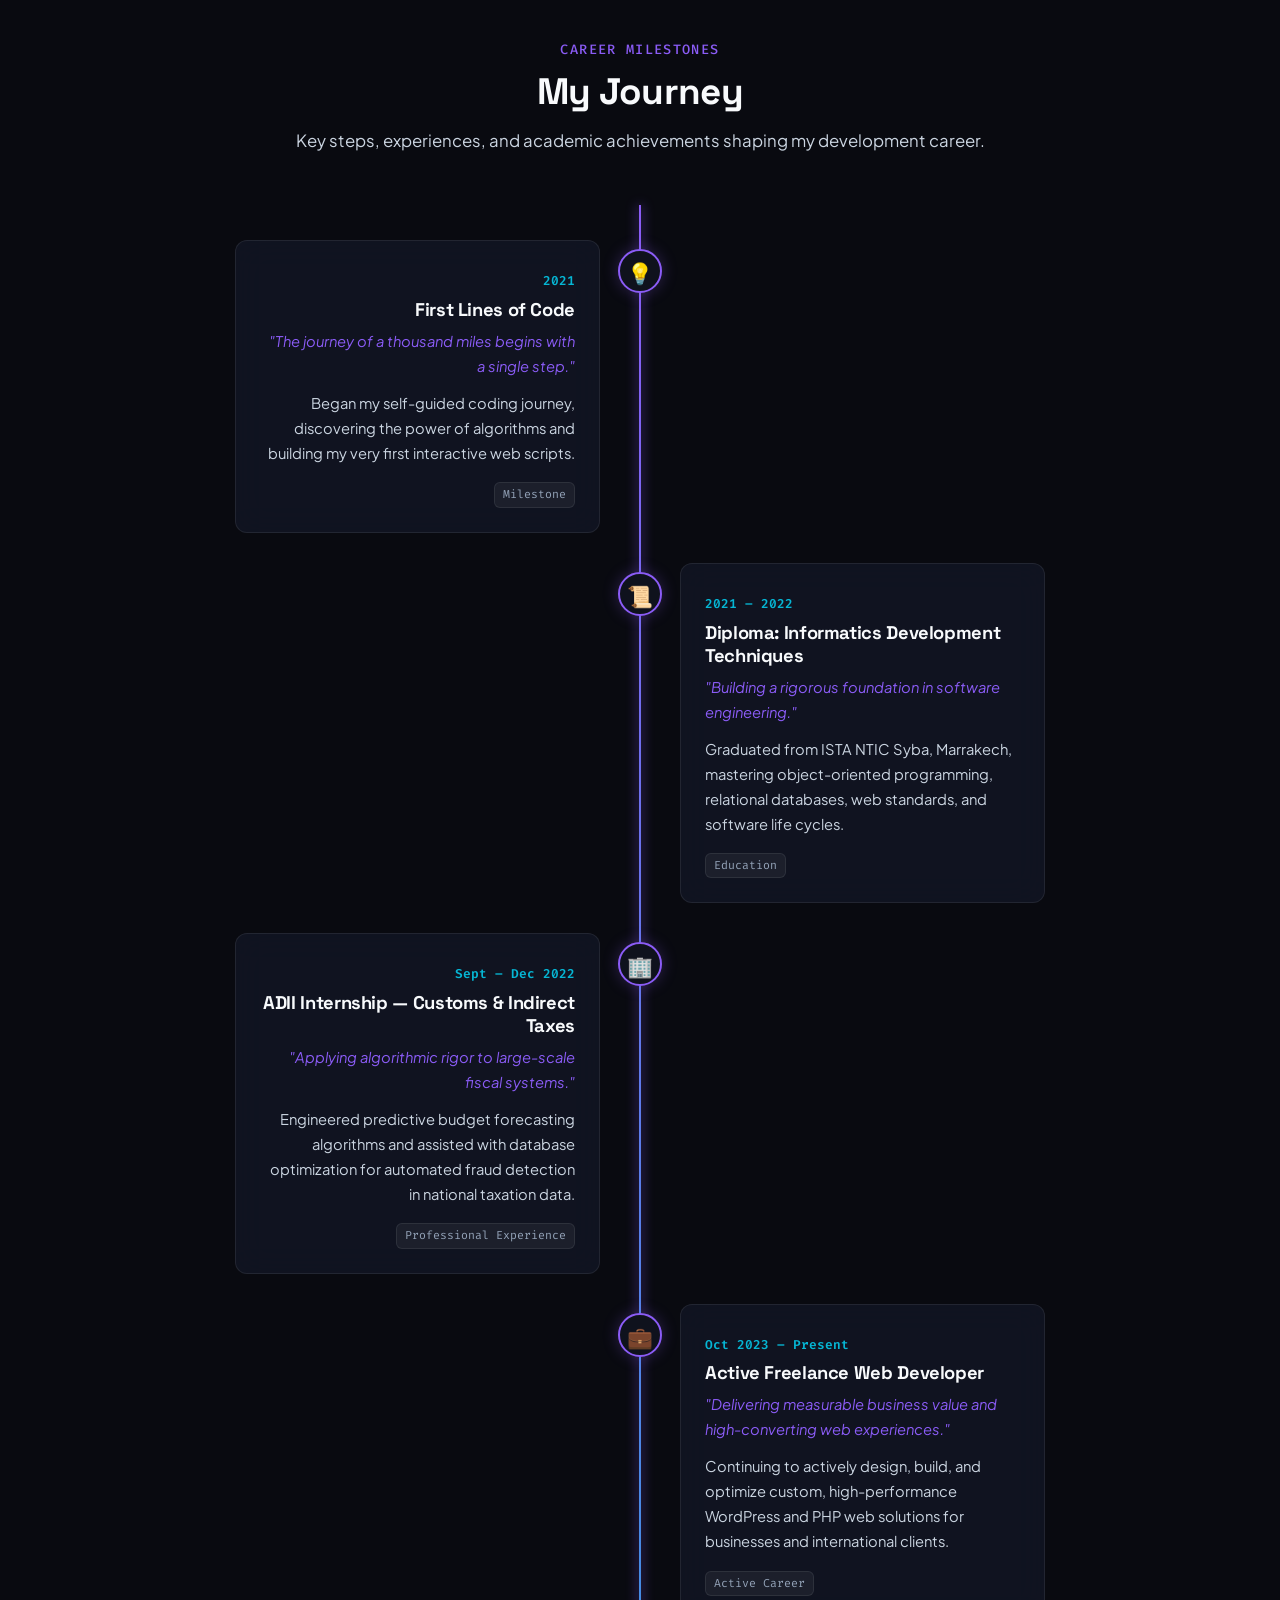
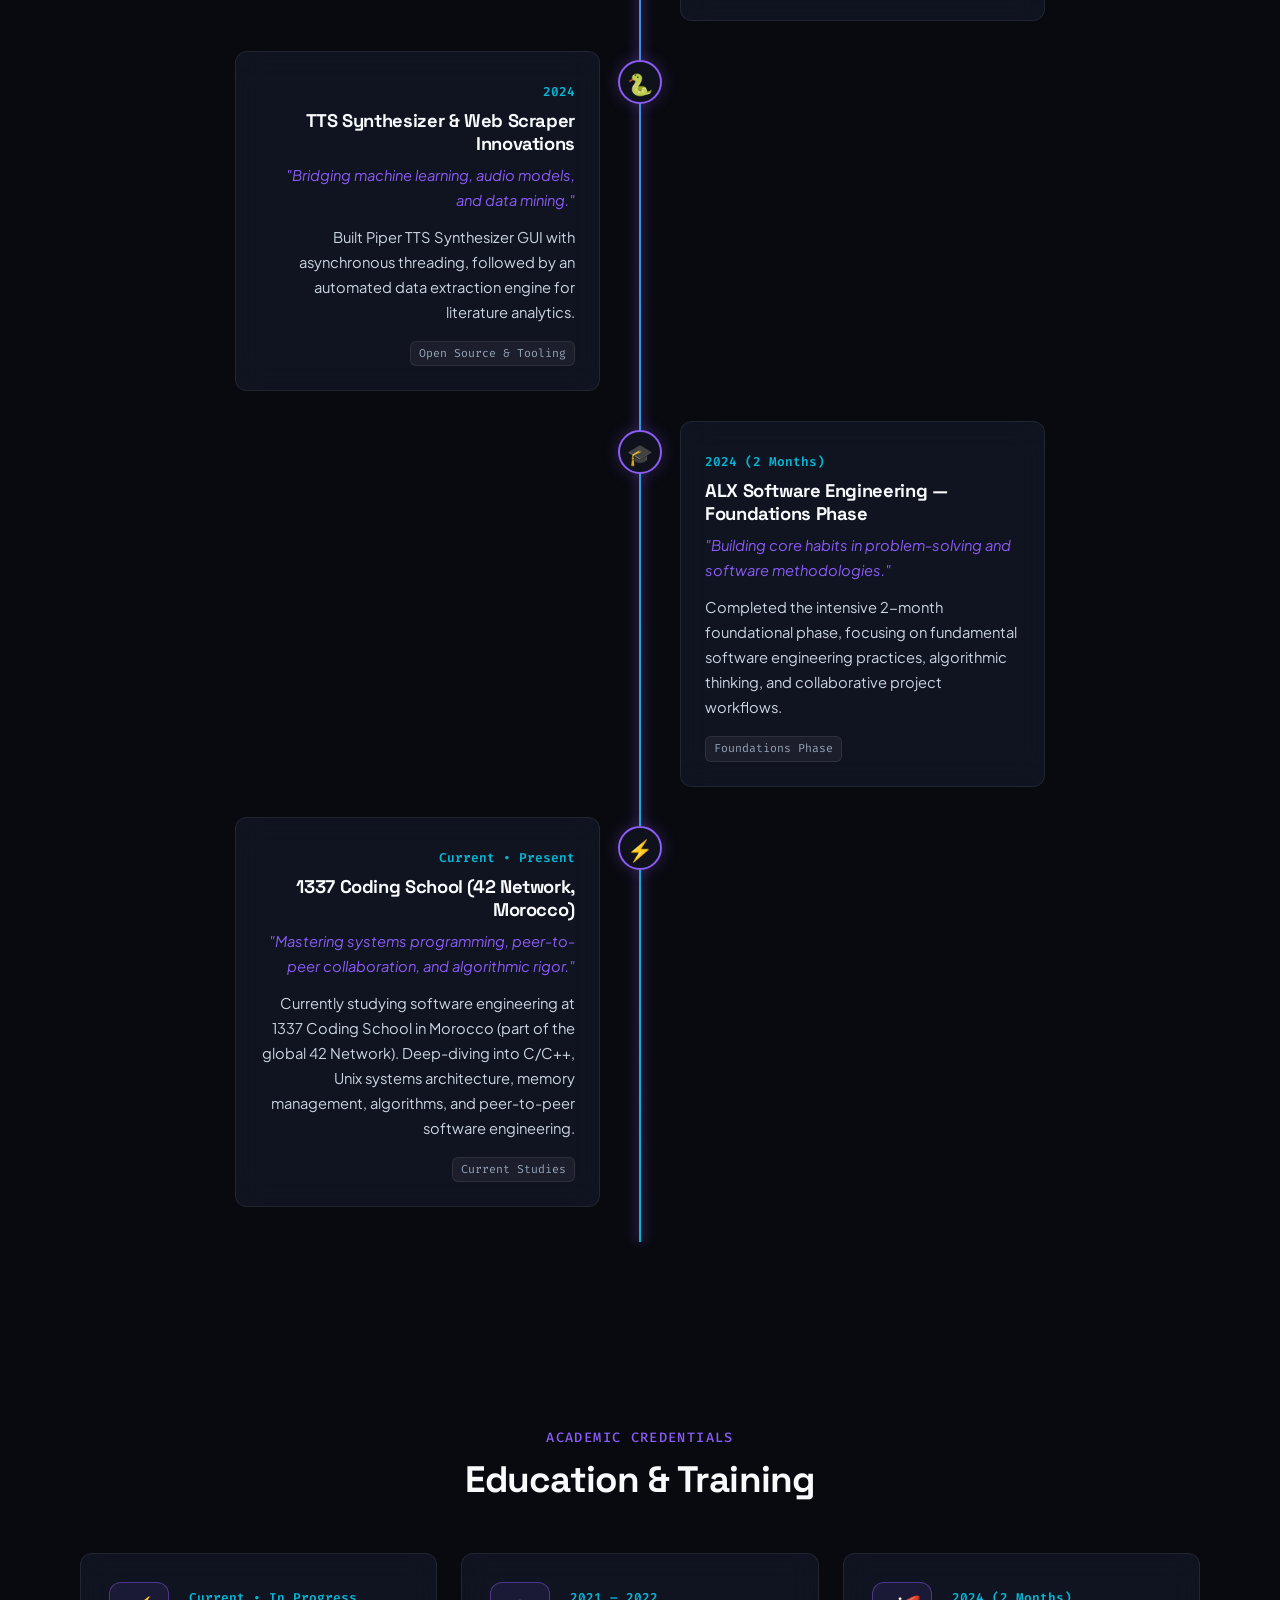
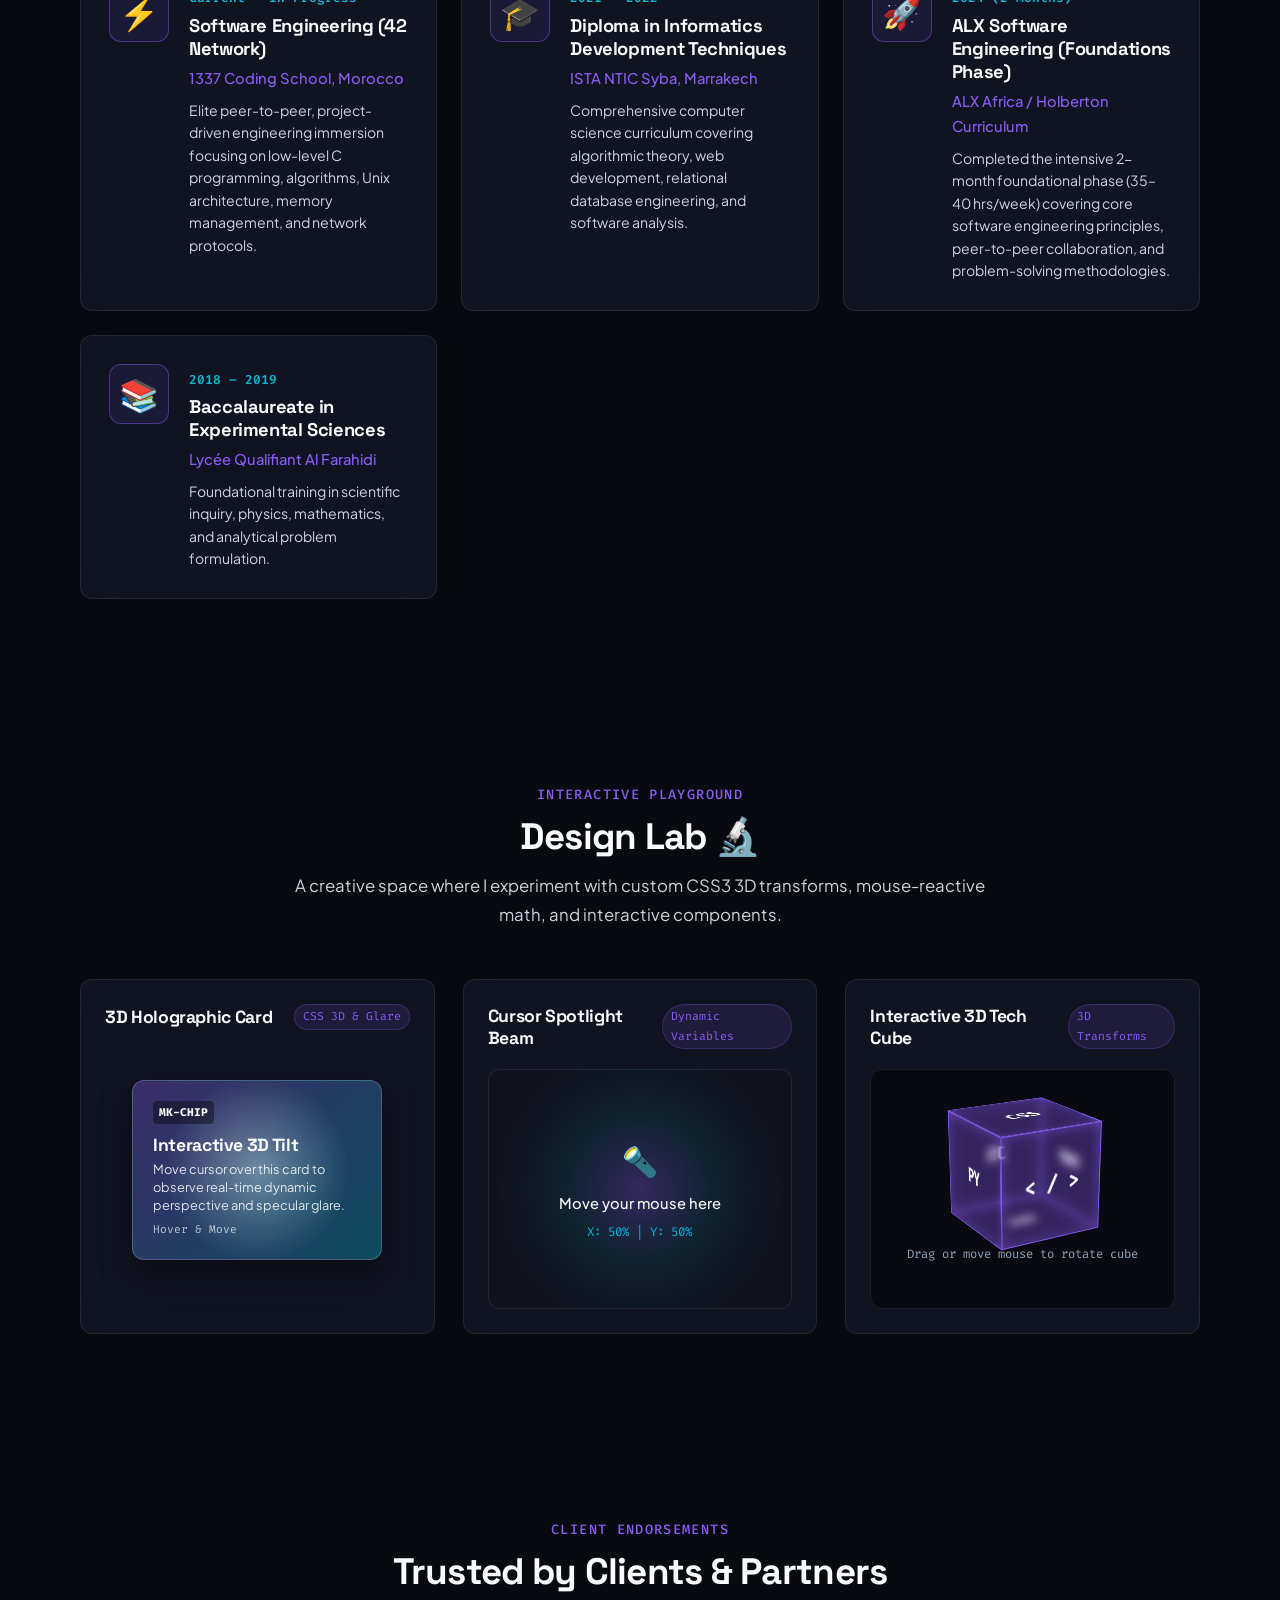
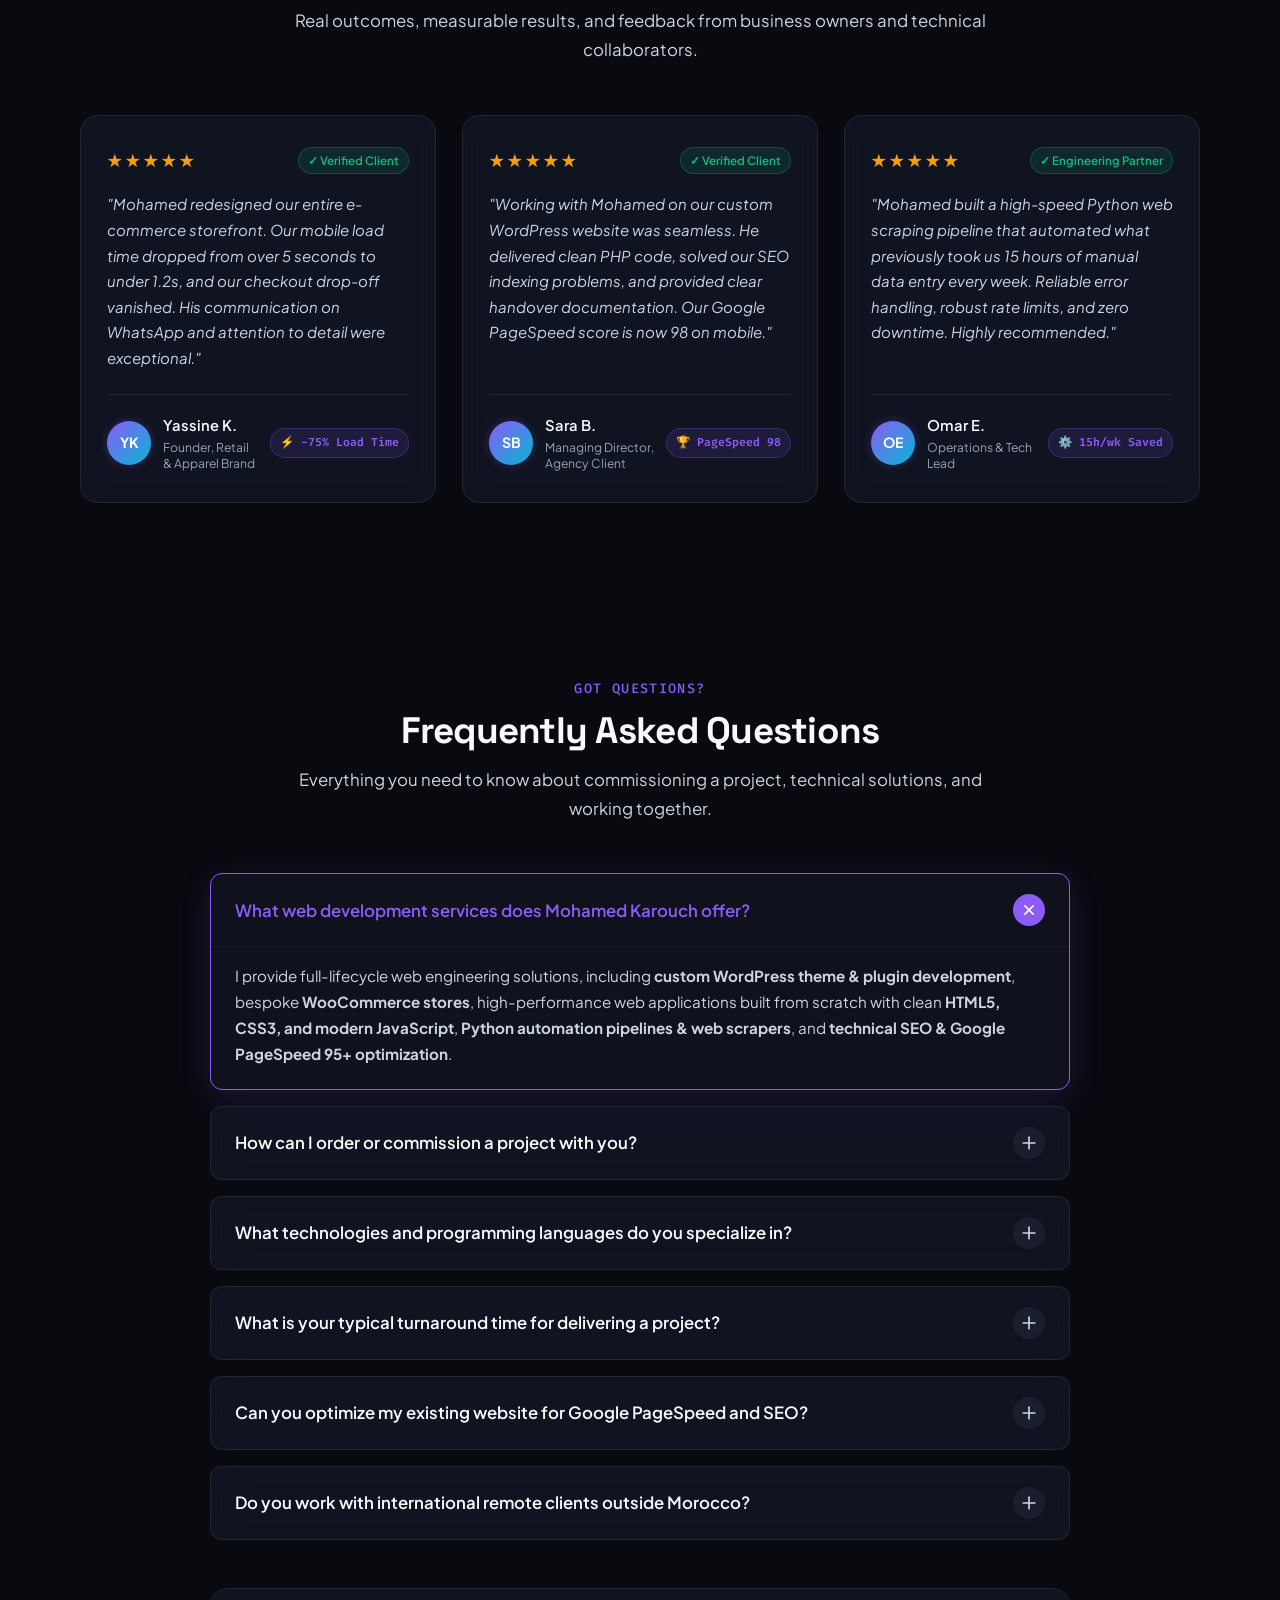
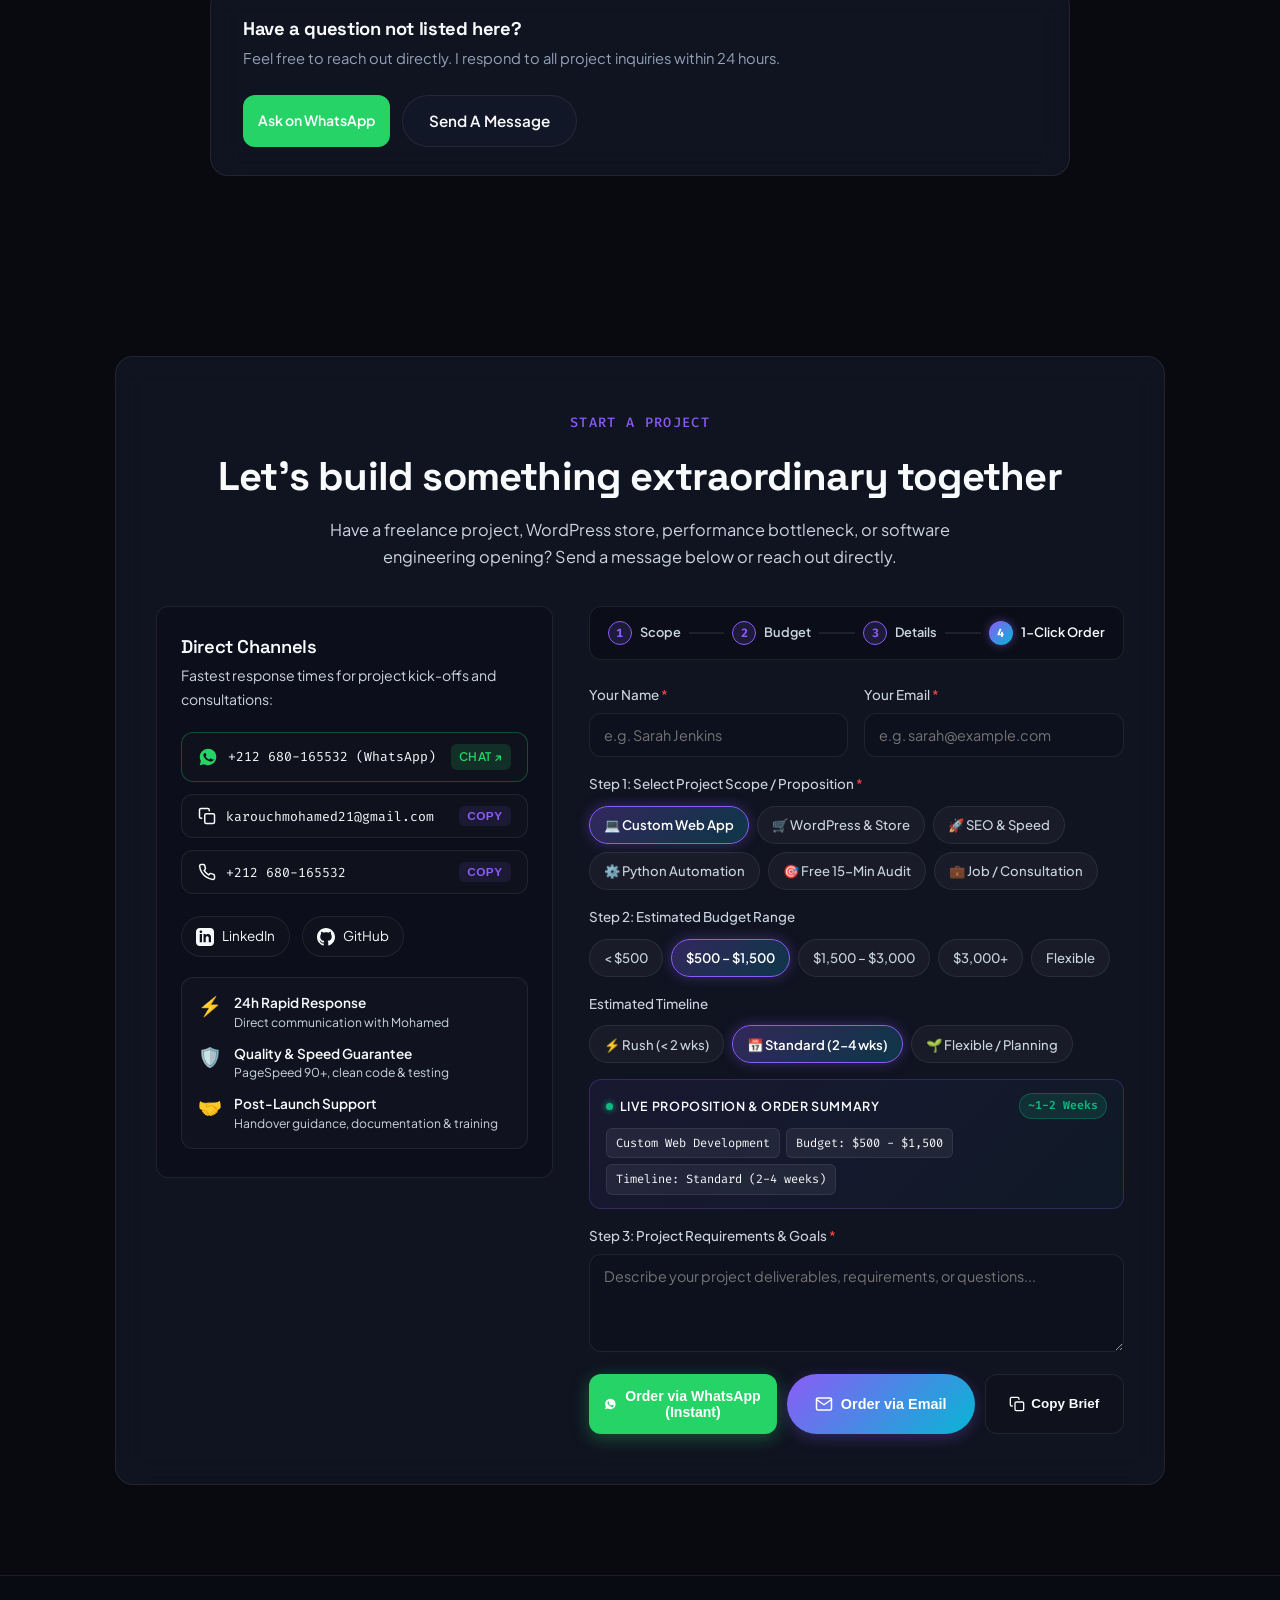
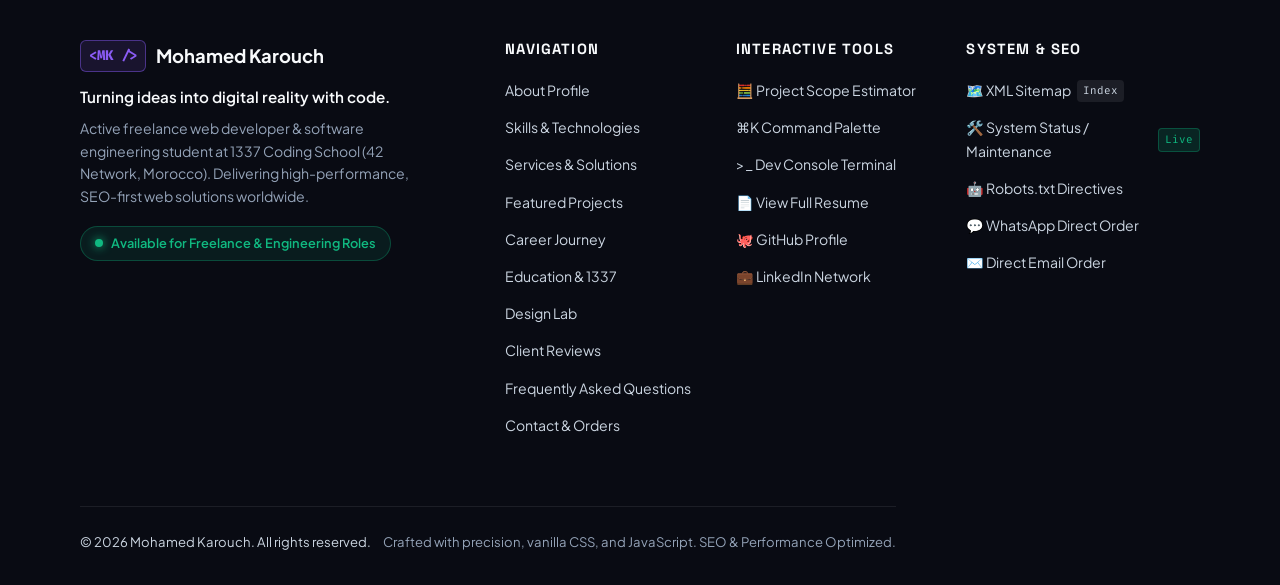
==== commit d975ac31: "fix(core): resolve CSS footer unclosed brace, restore tools/terminal modals, fix theme cascade, and " ====
--- a/index.html
+++ b/index.html
@@ -75,15 +75,15 @@
     <link rel="preconnect" href="https://fonts.gstatic.com" crossorigin>
     <link href="https://fonts.googleapis.com/css2?family=Fira+Code:wght@400;500;600&family=Plus+Jakarta+Sans:wght@300;400;500;600;700;800&family=Space+Grotesk:wght@500;600;700&display=swap" rel="stylesheet">
     <link rel="stylesheet" href="https://unpkg.com/aos@next/dist/aos.css" />
-        <link rel="stylesheet" href="css/base.css">
-    <link rel="stylesheet" href="css/header.css">
-    <link rel="stylesheet" href="css/hero.css">
-    <link rel="stylesheet" href="css/about-skills-services.css">
-    <link rel="stylesheet" href="css/projects-journey.css">
-    <link rel="stylesheet" href="css/contact-faq.css">
-    <link rel="stylesheet" href="css/modals-tools.css">
-    <link rel="stylesheet" href="css/footer.css">
-    <link rel="stylesheet" href="css/responsive.css">
+    <link rel="stylesheet" href="css/base.css?v=2.2">
+    <link rel="stylesheet" href="css/header.css?v=2.2">
+    <link rel="stylesheet" href="css/hero.css?v=2.2">
+    <link rel="stylesheet" href="css/about-skills-services.css?v=2.2">
+    <link rel="stylesheet" href="css/projects-journey.css?v=2.2">
+    <link rel="stylesheet" href="css/contact-faq.css?v=2.2">
+    <link rel="stylesheet" href="css/modals-tools.css?v=2.2">
+    <link rel="stylesheet" href="css/footer.css?v=2.2">
+    <link rel="stylesheet" href="css/responsive.css?v=2.2">
     <!-- Complete JSON-LD Structured Data (Schema.org) for Rich Google Search Snippets -->
     <script type="application/ld+json">
     {"@context": "https://schema.org", "@graph": [{"@type": "ProfilePage", "@id": "https://karouchmohamed.netlify.app/#profilepage", "url": "https://karouchmohamed.netlify.app/", "name": "Mohamed Karouch \u2014 Web Developer & Software Engineer Portfolio", "description": "Personal profile and project portfolio of Mohamed Karouch, an active freelance web developer & 1337 Coding School student (42 Network) in Morocco.", "isPartOf": {"@id": "https://karouchmohamed.netlify.app/#website"}, "about": {"@id": "https://karouchmohamed.netlify.app/#person"}, "mainEntity": {"@id": "https://karouchmohamed.netlify.app/#person"}, "dateCreated": "2024-01-15T09:00:00+01:00", "dateModified": "2026-09-27T17:50:00+01:00", "inLanguage": "en-US", "speakable": {"@type": "SpeakableSpecification", "cssSelector": [".hero-title", ".hero-tagline-h2", ".hero-description", ".about-lead"]}}, {"@type": "Person", "@id": "https://karouchmohamed.netlify.app/#person", "name": "Mohamed Karouch", "givenName": "Mohamed", "familyName": "Karouch", "url": "https://karouchmohamed.netlify.app/", "image": "https://karouchmohamed.netlify.app/images/profile-photo.jpg", "jobTitle": ["Web Developer", "Software Engineer", "Freelance Developer"], "telephone": "+212680165532", "email": "karouchmohamed21@gmail.com", "worksFor": {"@id": "https://karouchmohamed.netlify.app/#service-business"}, "alumniOf": [{"@type": "EducationalOrganization", "name": "1337 Coding School (42 Network)", "address": {"@type": "PostalAddress", "addressCountry": "Morocco"}}, {"@type": "EducationalOrganization", "name": "ISTA NTIC Syba", "address": {"@type": "PostalAddress", "addressLocality": "Marrakech", "addressCountry": "Morocco"}}], "address": {"@type": "PostalAddress", "addressLocality": "Marrakech / Amizmiz", "addressRegion": "Marrakech-Safi", "addressCountry": "Morocco"}, "knowsLanguage": ["Arabic", "English", "French"], "sameAs": ["https://github.com/MaximosMK", "https://www.linkedin.com/in/mohamed-karouch/", "https://wa.me/212680165532"], "knowsAbout": ["Web Development", "WordPress", "PHP", "JavaScript", "Python", "HTML5", "CSS3", "SQL", "MySQL", "Search Engine Optimization (SEO)", "Core Web Vitals", "Systems Programming in C", "Algorithms"], "hasOfferCatalog": {"@type": "OfferCatalog", "name": "Freelance Web Engineering Services", "itemListElement": [{"@type": "Offer", "itemOffered": {"@type": "Service", "name": "Custom Web Development", "description": "High-performance, bespoke web applications engineered with semantic HTML5, CSS3, and modern JavaScript."}}, {"@type": "Offer", "itemOffered": {"@type": "Service", "name": "WordPress & E-Commerce", "description": "Custom WordPress themes, WooCommerce stores, and secure payment integrations."}}, {"@type": "Offer", "itemOffered": {"@type": "Service", "name": "Technical SEO & Speed Optimization", "description": "Google PageSpeed 95+ tuning, structured Schema markup, and Core Web Vitals optimization."}}, {"@type": "Offer", "itemOffered": {"@type": "Service", "name": "Python Automation & Web Scraping", "description": "Data mining, automated pagination pipelines, and custom Python desktop applications."}}]}}, {"@type": "ProfessionalService", "@id": "https://karouchmohamed.netlify.app/#service-business", "name": "Mohamed Karouch \u2014 Freelance Web Development & Engineering", "url": "https://karouchmohamed.netlify.app/", "image": "https://karouchmohamed.netlify.app/images/profile-photo.jpg", "telephone": "+212680165532", "email": "karouchmohamed21@gmail.com", "priceRange": "$$", "currenciesAccepted": "USD, EUR, MAD", "paymentAccepted": "Cash, Credit Card, Bank Transfer, PayPal", "address": {"@type": "PostalAddress", "addressLocality": "Marrakech", "addressRegion": "Marrakech-Safi", "addressCountry": "MA"}, "geo": {"@type": "GeoCoordinates", "latitude": 31.6295, "longitude": -7.9811}, "areaServed": [{"@type": "Country", "name": "Morocco"}, {"@type": "AdministrativeArea", "name": "Worldwide"}], "openingHoursSpecification": [{"@type": "OpeningHoursSpecification", "dayOfWeek": ["Monday", "Tuesday", "Wednesday", "Thursday", "Friday", "Saturday"], "opens": "09:00", "closes": "21:00"}], "founder": {"@id": "https://karouchmohamed.netlify.app/#person"}}, {"@type": "WebSite", "@id": "https://karouchmohamed.netlify.app/#website", "url": "https://karouchmohamed.netlify.app/", "name": "Mohamed Karouch Portfolio", "description": "Personal portfolio of Mohamed Karouch, an active freelance web developer and software engineering student at 1337 Coding School in Morocco.", "publisher": {"@id": "https://karouchmohamed.netlify.app/#person"}}, {"@type": "BreadcrumbList", "itemListElement": [{"@type": "ListItem", "position": 1, "name": "Home", "item": "https://karouchmohamed.netlify.app/"}, {"@type": "ListItem", "position": 2, "name": "Services & Solutions", "item": "https://karouchmohamed.netlify.app/#services"}, {"@type": "ListItem", "position": 3, "name": "Featured Projects", "item": "https://karouchmohamed.netlify.app/#projects"}, {"@type": "ListItem", "position": 4, "name": "Frequently Asked Questions", "item": "https://karouchmohamed.netlify.app/#faq"}, {"@type": "ListItem", "position": 5, "name": "Contact & Orders", "item": "https://karouchmohamed.netlify.app/#contact"}]}, {"@type": "FAQPage", "@id": "https://karouchmohamed.netlify.app/#faq", "mainEntity": [{"@type": "Question", "name": "What web development services does Mohamed Karouch offer?", "acceptedAnswer": {"@type": "Answer", "text": "Mohamed provides full-cycle web engineering, including custom WordPress themes and plugins, WooCommerce e-commerce development, high-performance web applications (HTML5/CSS3/JavaScript), Python web scraping & automation pipelines, and technical SEO / Core Web Vitals optimization."}}, {"@type": "Question", "name": "How can I order or commission a project with Mohamed Karouch?", "acceptedAnswer": {"@type": "Answer", "text": "You can use the interactive project estimator directly on this portfolio, submit the project inquiry form, or message Mohamed on WhatsApp at +212 680-165532. After discussing requirements, Mohamed provides a clear scope, timeline, and milestone agreement."}}, {"@type": "Question", "name": "What technologies and programming languages do you specialize in?", "acceptedAnswer": {"@type": "Answer", "text": "Mohamed specializes in WordPress, PHP, JavaScript (ES6+), modern CSS3/HTML5, MySQL, and Python. Additionally, as a student at 1337 Coding School (42 Network), Mohamed has deep mastery of low-level systems programming in C and C++, algorithms, and Unix architecture."}}, {"@type": "Question", "name": "What is the typical turnaround time for a project?", "acceptedAnswer": {"@type": "Answer", "text": "Most standard website projects and custom solutions are delivered within 1 to 3 weeks depending on complexity. Priority rush delivery (< 10 days) is available for time-sensitive business projects."}}, {"@type": "Question", "name": "Can you optimize my existing website for Google PageSpeed and SEO?", "acceptedAnswer": {"@type": "Answer", "text": "Yes. Mohamed conducts in-depth technical SEO audits, optimizes Core Web Vitals (LCP, INP, CLS), cleans unneeded theme bloat, integrates structured Schema.org markup, and tunes server responses to achieve 90+ mobile Google PageSpeed scores."}}, {"@type": "Question", "name": "Do you work with international remote clients outside Morocco?", "acceptedAnswer": {"@type": "Answer", "text": "Yes, Mohamed regularly collaborates with remote clients across Morocco, Europe, North America, and globally. Asynchronous progress updates, GitHub tracking, and multiple currencies (USD, EUR, MAD) are fully supported."}}]}]}
@@ -174,7 +174,7 @@
                             <a href="#projects" class="btn btn-primary"> <span>Explore Projects</span> <svg class="btn-arrow" width="16" height="16" viewBox="0 0 24 24" fill="none" stroke="currentColor" stroke-width="2" stroke-linecap="round" stroke-linejoin="round"><line x1="5" y1="12" x2="19" y2="12"></line><polyline points="12 5 19 12 12 19"></polyline></svg> </a>
                             <a href="https://wa.me/212680165532?text=Hi%20Mohamed,%20I'm%20viewing%20your%20portfolio%20and%20would%20like%20to%20discuss%20a%20project%20order!" target="_blank" rel="noopener noreferrer" class="btn btn-whatsapp hero-whatsapp-btn" title="Quick WhatsApp Order / Chat"> <svg width="18" height="18" viewBox="0 0 24 24" fill="currentColor"><path d="M12.04 2c-5.46 0-9.91 4.45-9.91 9.91 0 1.75.46 3.45 1.32 4.95L2.05 22l5.25-1.38c1.45.79 3.08 1.21 4.74 1.21 5.46 0 9.91-4.45 9.91-9.91 0-2.65-1.03-5.14-2.9-7.01A9.816 9.816 0 0 0 12.04 2zm5.79 14.07c-.24.68-1.39 1.31-1.92 1.39-.5.08-1.14.12-3.69-.93-2.73-1.12-4.48-3.9-4.62-4.08-.14-.19-1.11-1.48-1.11-2.82 0-1.34.7-2 1-2.28.24-.23.53-.29.71-.29.17 0 .35 0 .5.01.16.01.37-.06.58.44.22.52.75 1.82.81 1.96.07.14.11.31.02.49-.09.18-.14.29-.28.45-.14.16-.29.35-.42.47-.14.14-.29.29-.12.58.17.29.74 1.22 1.6 1.98 1.1 1 2.03 1.31 2.32 1.45.29.14.46.12.63-.07.18-.2.75-.87.95-1.17.2-.3.4-.25.68-.15.28.1.1.78 3.86 1.88 4.09.1.22.17.37.2.44.02.07.02.41-.22 1.09z"/></svg> <span>WhatsApp Chat</span> </a>
                             <button type="button" class="btn btn-secondary" id="heroResumeBtn"> <svg width="16" height="16" viewBox="0 0 24 24" fill="none" stroke="currentColor" stroke-width="2" stroke-linecap="round" stroke-linejoin="round"><path d="M14 2H6a2 2 0 0 0-2 2v16a2 2 0 0 0 2 2h12a2 2 0 0 0 2-2V8z"></path><polyline points="14 2 14 8 20 8"></polyline><line x1="16" y1="13" x2="8" y2="13"></line><line x1="16" y1="17" x2="8" y2="17"></line><polyline points="10 9 9 9 8 9"></polyline></svg> <span>Resume</span> </button>
-                            <a href="#contact" class="btn btn-secondary"> <span>Get In Touch</span> </a>
+                            <a href="#contact" class="btn btn-secondary hero-audit-cta" style="border-color: #10b981; color: #10b981;" title="Claim a 100% Free 15-Minute Technical Audit"><span>Free 15-Min Audit 🚀</span></a>
                         </div>
                         <div class="hero-social-links" data-aos="fade-up" data-aos-delay="600">
                             <a href="https://github.com/MaximosMK" target="_blank" rel="noopener noreferrer" class="social-icon-badge" aria-label="GitHub Profile" title="GitHub: MaximosMK"> <svg width="20" height="20" viewBox="0 0 24 24" fill="currentColor"><path d="M12 0c-6.626 0-12 5.373-12 12 0 5.302 3.438 9.8 8.207 11.387.599.111.793-.261.793-.577v-2.234c-3.338.726-4.033-1.416-4.033-1.416-.546-1.387-1.333-1.756-1.333-1.756-1.089-.745.083-.729.083-.729 1.205.084 1.839 1.237 1.839 1.237 1.07 1.834 2.807 1.304 3.492.997.107-.775.418-1.305.762-1.604-2.665-.305-5.467-1.334-5.467-5.931 0-1.311.469-2.381 1.236-3.221-.124-.303-.535-1.524.117-3.176 0 0 1.008-.322 3.301 1.23.957-.266 1.983-.399 3.003-.404 1.02.005 2.047.138 3.006.404 2.291-1.552 3.297-1.23 3.297-1.23.653 1.653.242 2.874.118 3.176.77.84 1.235 1.911 1.235 3.221 0 4.609-2.807 5.624-5.479 5.921.43.372.823 1.102.823 2.222v3.293c0 .319.192.694.801.576 4.765-1.589 8.199-6.086 8.199-11.386 0-6.627-5.373-12-12-12z"/></svg> <span>GitHub</span> </a>
@@ -346,7 +346,7 @@
                     <!-- Service 1: Custom Web Development -->
                     <div class="service-card glass-card" data-aos="fade-up" data-aos-delay="100">
                         <div class="service-card-top-bar"><div class="service-icon-box">💻</div>
-                            <span class="proposition-turnaround-badge">⚡ ~1-2 Weeks Delivery</span>
+                            <span class="proposition-turnaround-badge">⚡ ~1-2 Weeks • Packages from $350</span>
                         </div>
                         <h3 class="service-title">Custom Web Development</h3>
                         <p class="service-desc">
@@ -358,7 +358,7 @@
                     <!-- Service 2: WordPress & E-Commerce -->
                     <div class="service-card glass-card" data-aos="fade-up" data-aos-delay="200">
                         <div class="service-card-top-bar"><div class="service-icon-box">🛒</div>
-                            <span class="proposition-turnaround-badge">⚡ ~2-3 Weeks Delivery</span>
+                            <span class="proposition-turnaround-badge">⚡ ~2-3 Weeks • Packages from $500</span>
                         </div>
                         <h3 class="service-title">WordPress &amp; E-Commerce</h3>
                         <p class="service-desc">
@@ -370,7 +370,7 @@
                     <!-- Service 3: Performance & Technical SEO -->
                     <div class="service-card glass-card" data-aos="fade-up" data-aos-delay="300">
                         <div class="service-card-top-bar"><div class="service-icon-box">🚀</div>
-                            <span class="proposition-turnaround-badge">⚡ ~3-5 Days Audit</span>
+                            <span class="proposition-turnaround-badge">⚡ ~3-5 Days • From $200</span>
                         </div>
                         <h3 class="service-title">Performance &amp; Technical SEO</h3>
                         <p class="service-desc">
@@ -382,7 +382,7 @@
                     <!-- Service 4: Python Automation & Scripting -->
                     <div class="service-card glass-card" data-aos="fade-up" data-aos-delay="400">
                         <div class="service-card-top-bar"><div class="service-icon-box">⚙️</div>
-                            <span class="proposition-turnaround-badge">⚡ ~1-2 Weeks Delivery</span>
+                            <span class="proposition-turnaround-badge">⚡ ~1-2 Weeks • From $250</span>
                         </div>
                         <h3 class="service-title">Python Automation &amp; Scripting</h3>
                         <p class="service-desc">
@@ -867,6 +867,7 @@
                                         <button type="button" class="proposition-chip" data-value="WordPress & E-Commerce" data-turnaround="~2-3 Weeks">🛒 WordPress &amp; Store</button>
                                         <button type="button" class="proposition-chip" data-value="SEO & Performance Optimization" data-turnaround="~3-5 Days">🚀 SEO &amp; Speed</button>
                                         <button type="button" class="proposition-chip" data-value="Python Automation" data-turnaround="~1-2 Weeks">⚙️ Python Automation</button>
+                                        <button type="button" class="proposition-chip" data-value="Free 15-Min Audit" data-turnaround="Within 24 Hours">🎯 Free 15-Min Audit</button>
                                         <button type="button" class="proposition-chip" data-value="Consultation / Job Inquiry" data-turnaround="Immediate">💼 Job / Consultation</button>
                                     </div>
                                     <input type="hidden" id="serviceTypeInput" name="service" value="Custom Web Development">
@@ -987,9 +988,9 @@
     <script src="https://unpkg.com/aos@next/dist/aos.js"></script>
     <script src="https://cdnjs.cloudflare.com/ajax/libs/gsap/3.12.2/gsap.min.js"></script>
     <script src="https://cdnjs.cloudflare.com/ajax/libs/gsap/3.12.2/TextPlugin.min.js"></script>
-        <script defer src="js/sound-theme.js"></script>
-    <script defer src="js/components.js"></script>
-    <script defer src="js/tools.js"></script>
-    <script defer src="js/main.js"></script>
+        <script defer src="js/sound-theme.js?v=2.2"></script>
+    <script defer src="js/components.js?v=2.2"></script>
+    <script defer src="js/tools.js?v=2.2"></script>
+    <script defer src="js/main.js?v=2.2"></script>
 </body>
 </html>
--- a/css/base.css
+++ b/css/base.css
@@ -50,7 +50,7 @@
 }
 
 /* --- Light Theme Overrides --- */
-body.light-theme {
+html.light-theme, body.light-theme {
     --bg-body: #f8fafc;
     --bg-surface: #ffffff;
     --bg-card: rgba(255, 255, 255, 0.88);
--- a/css/footer.css
+++ b/css/footer.css
@@ -347,3 +347,4 @@
         flex-direction: column;
         align-items: flex-start;
     }
+}
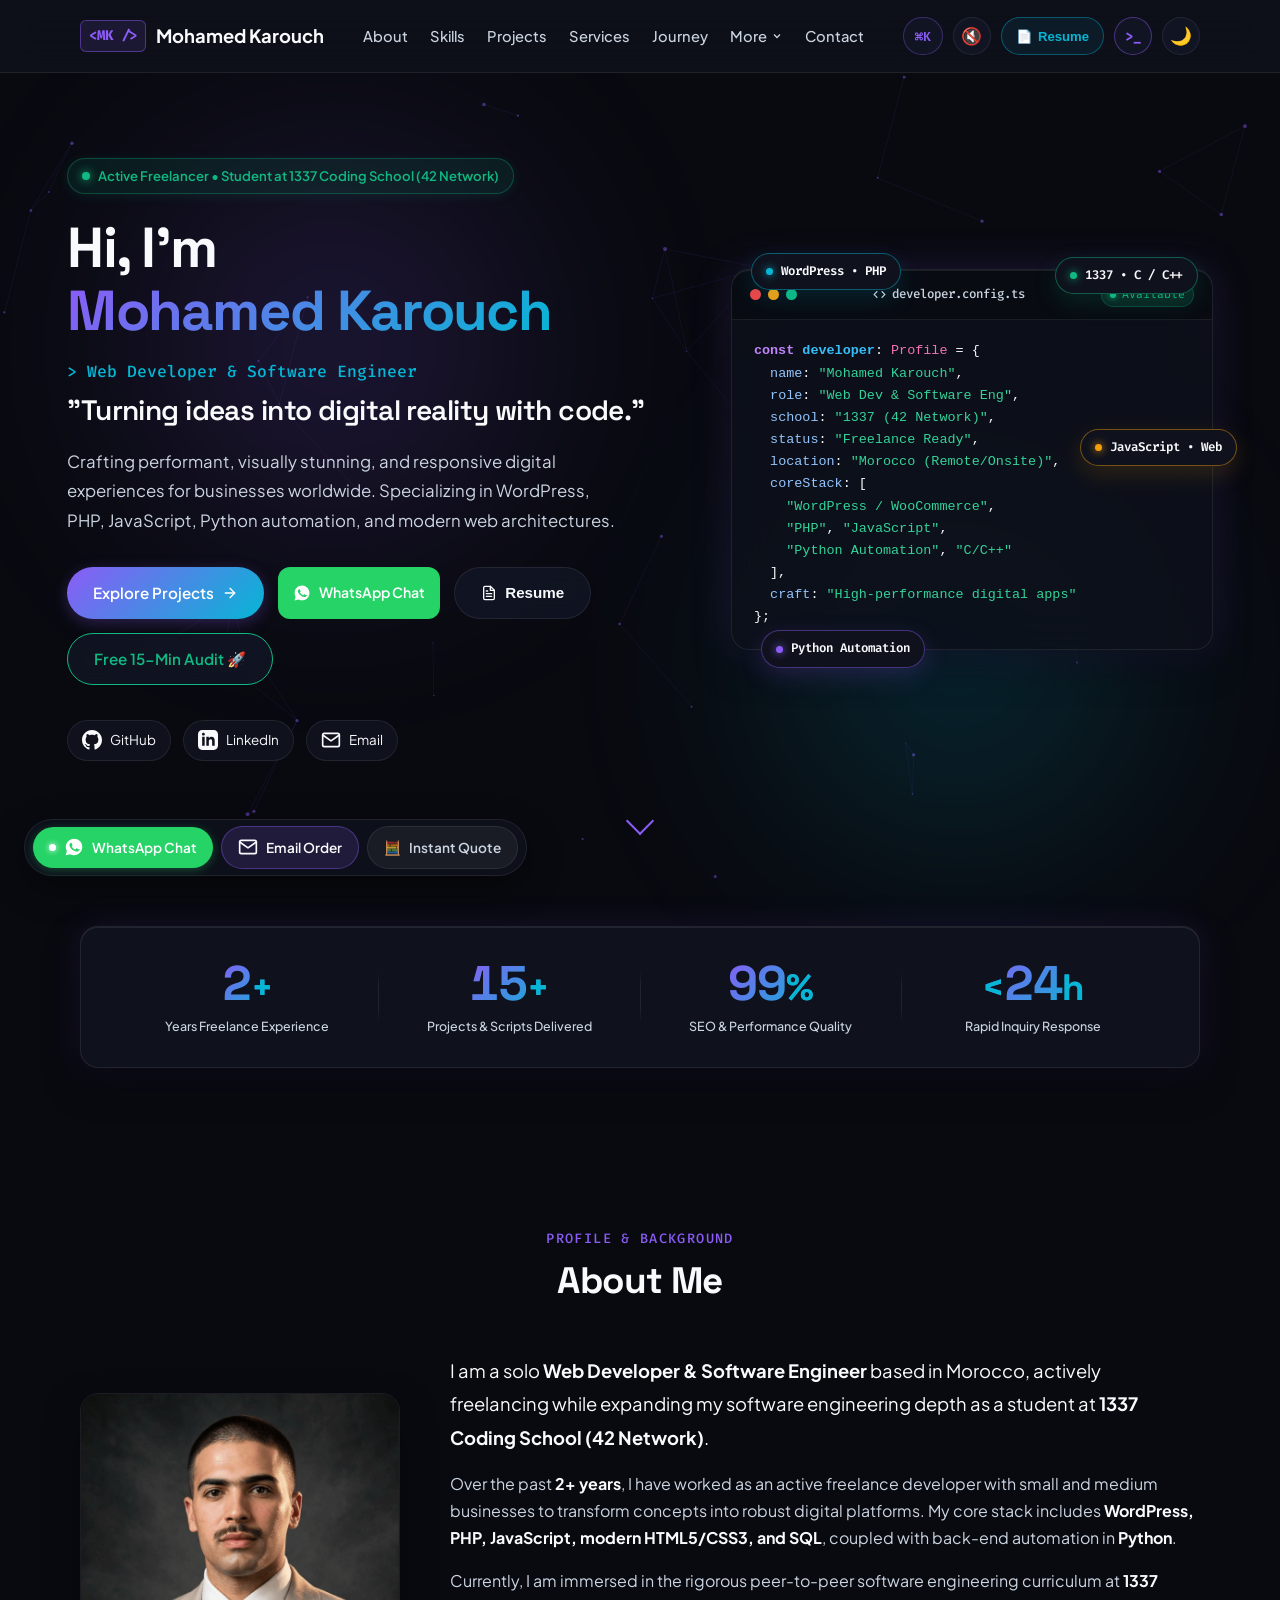
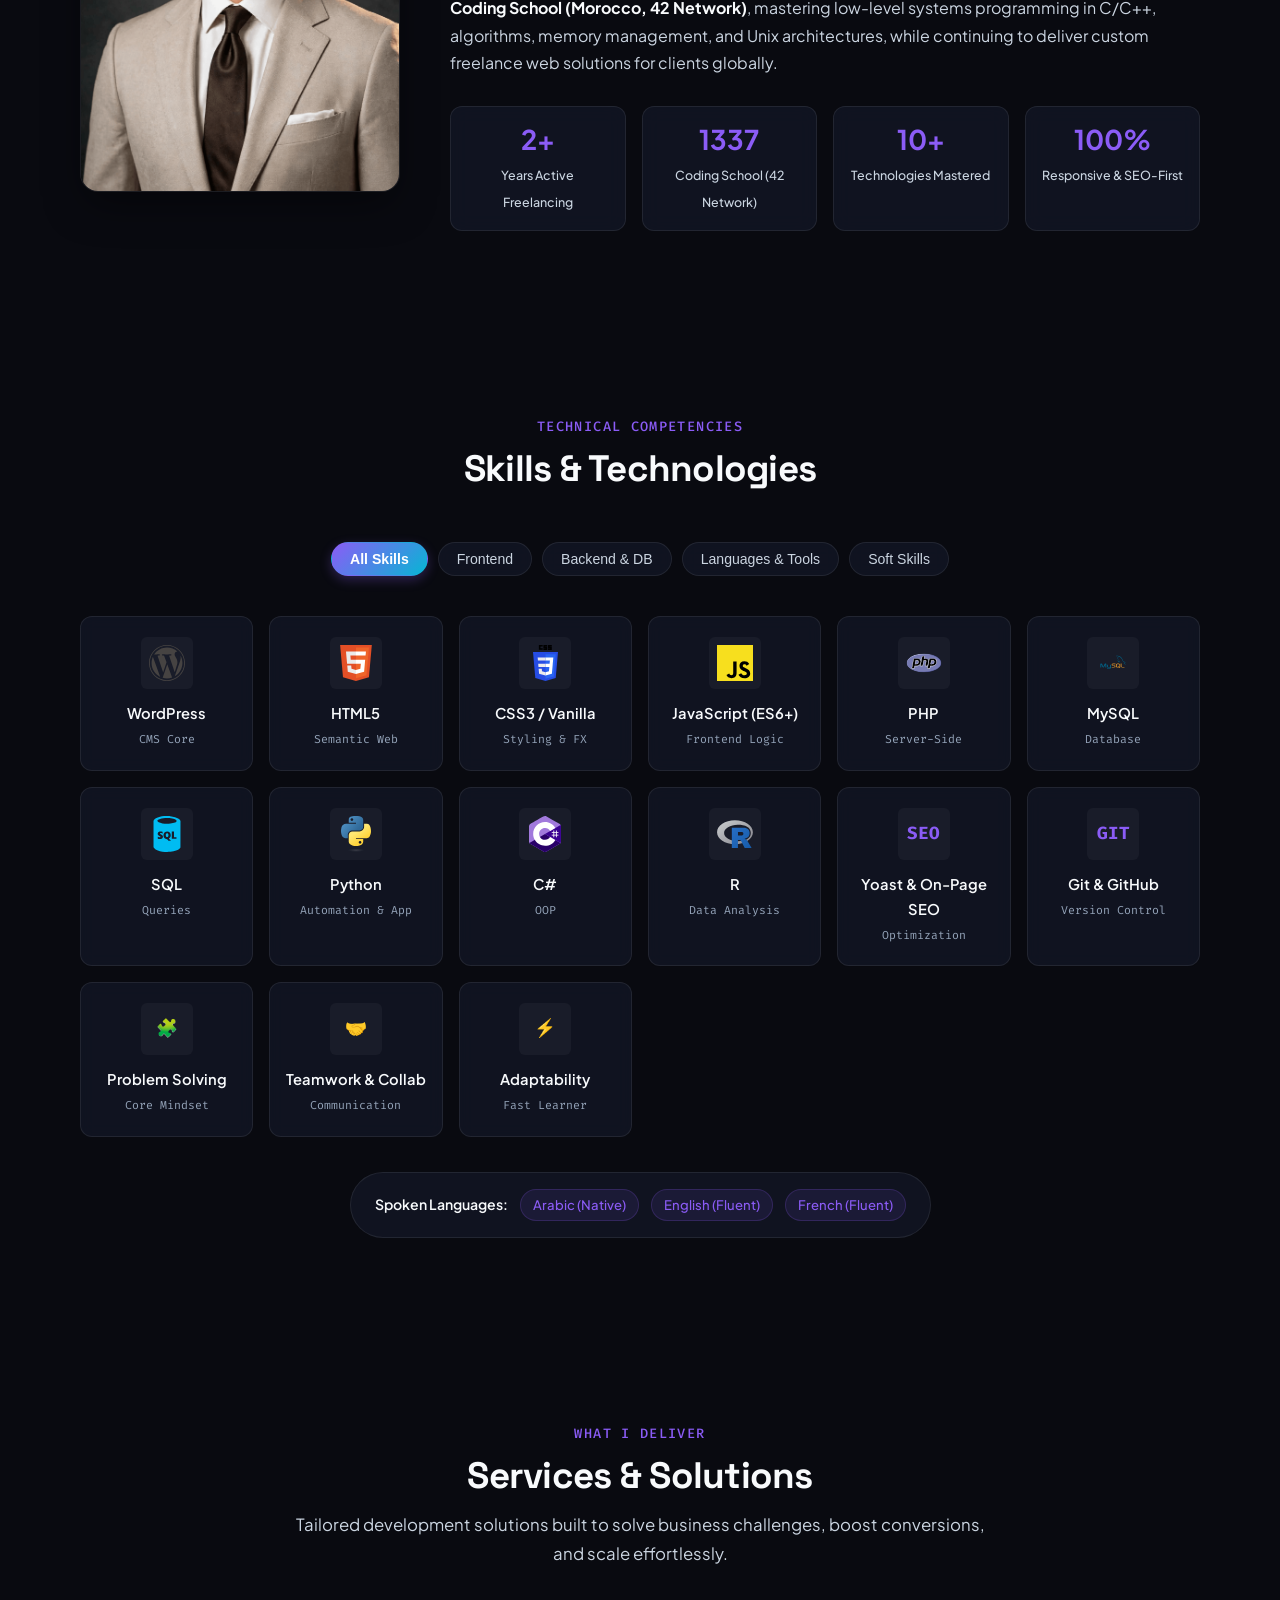
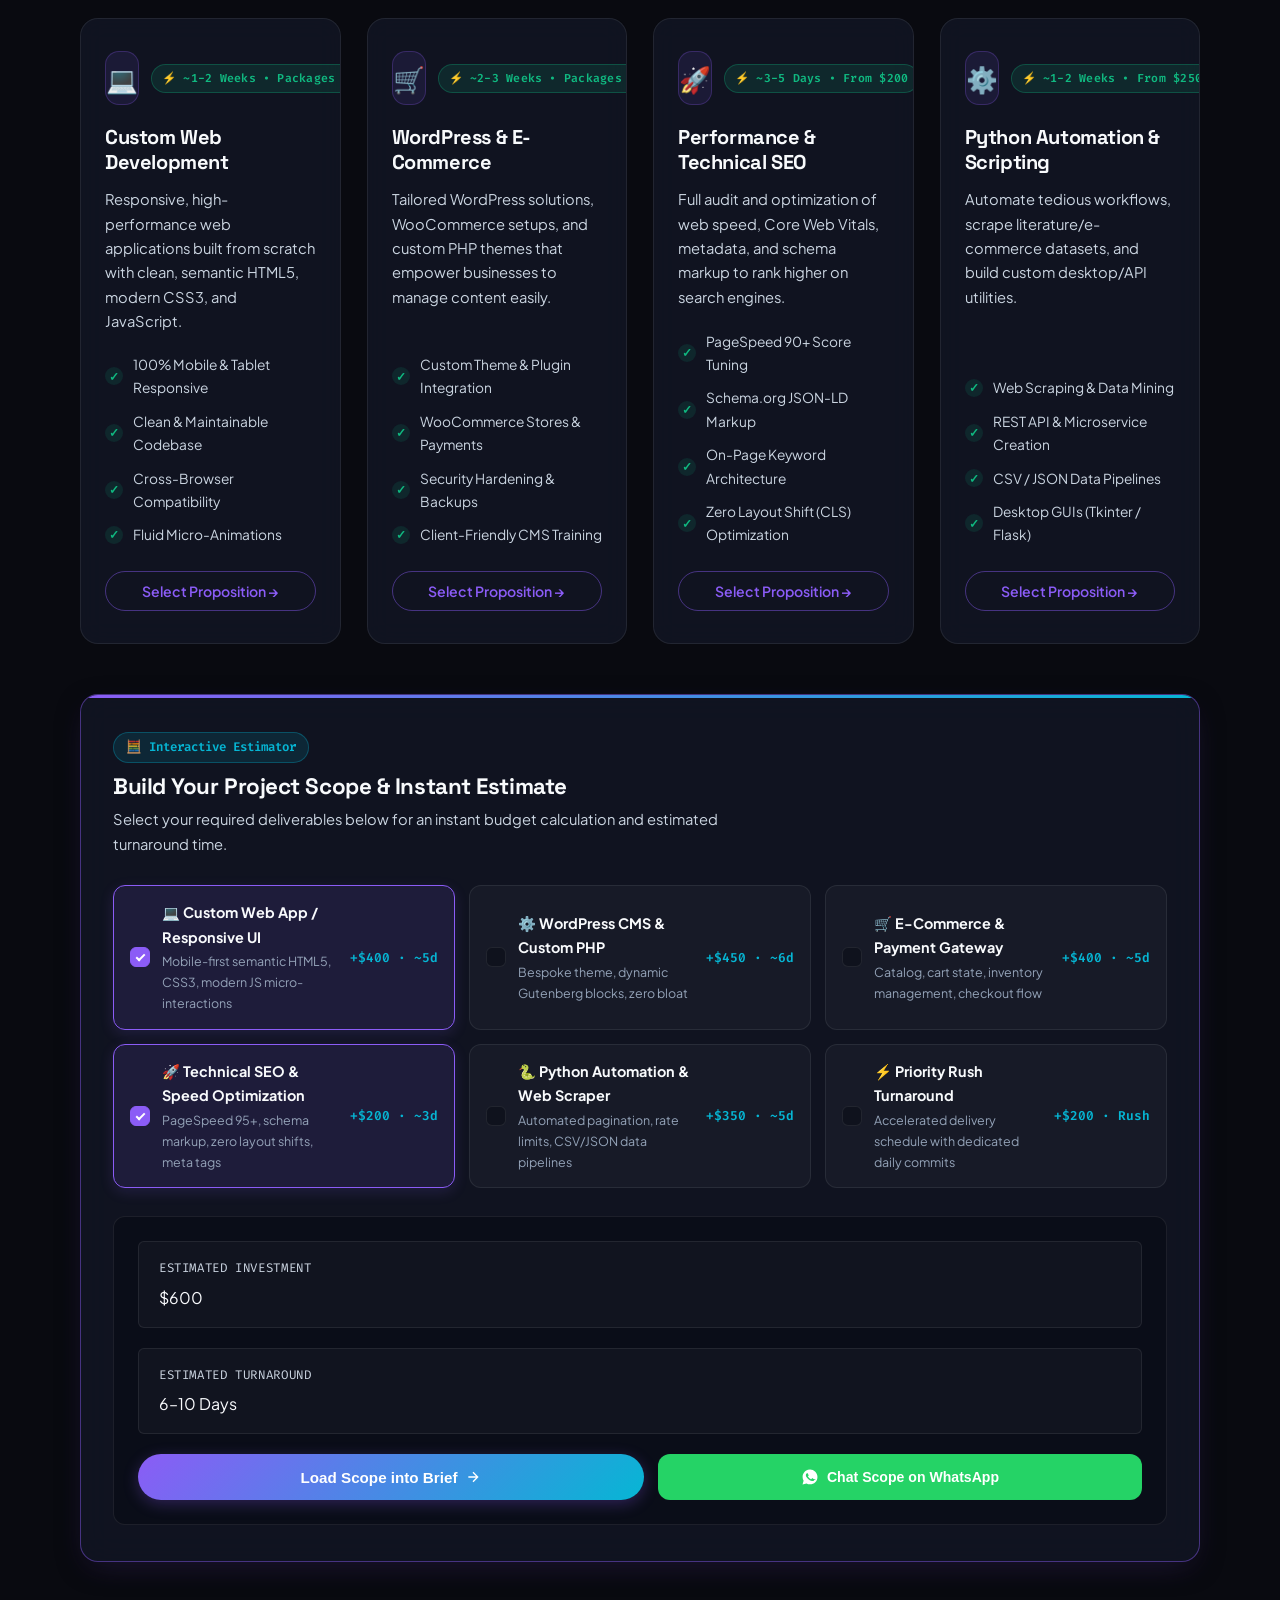
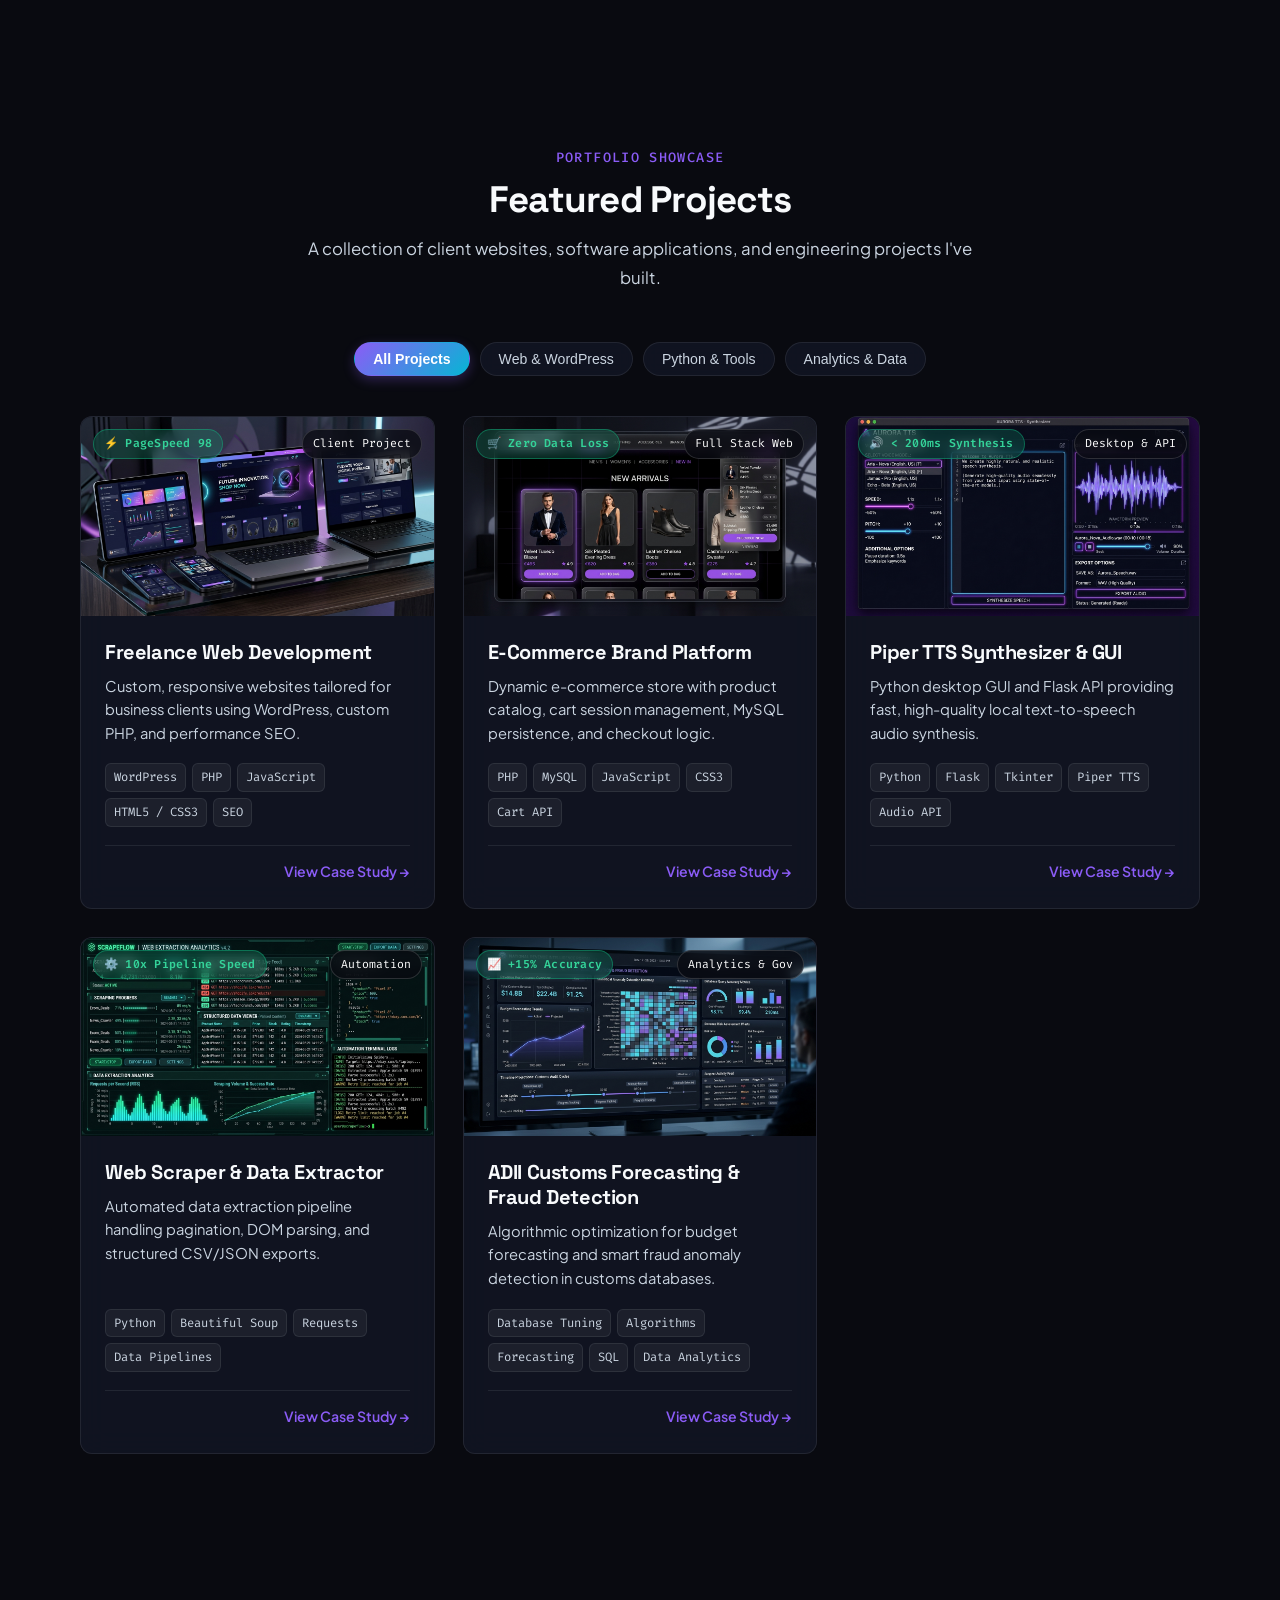
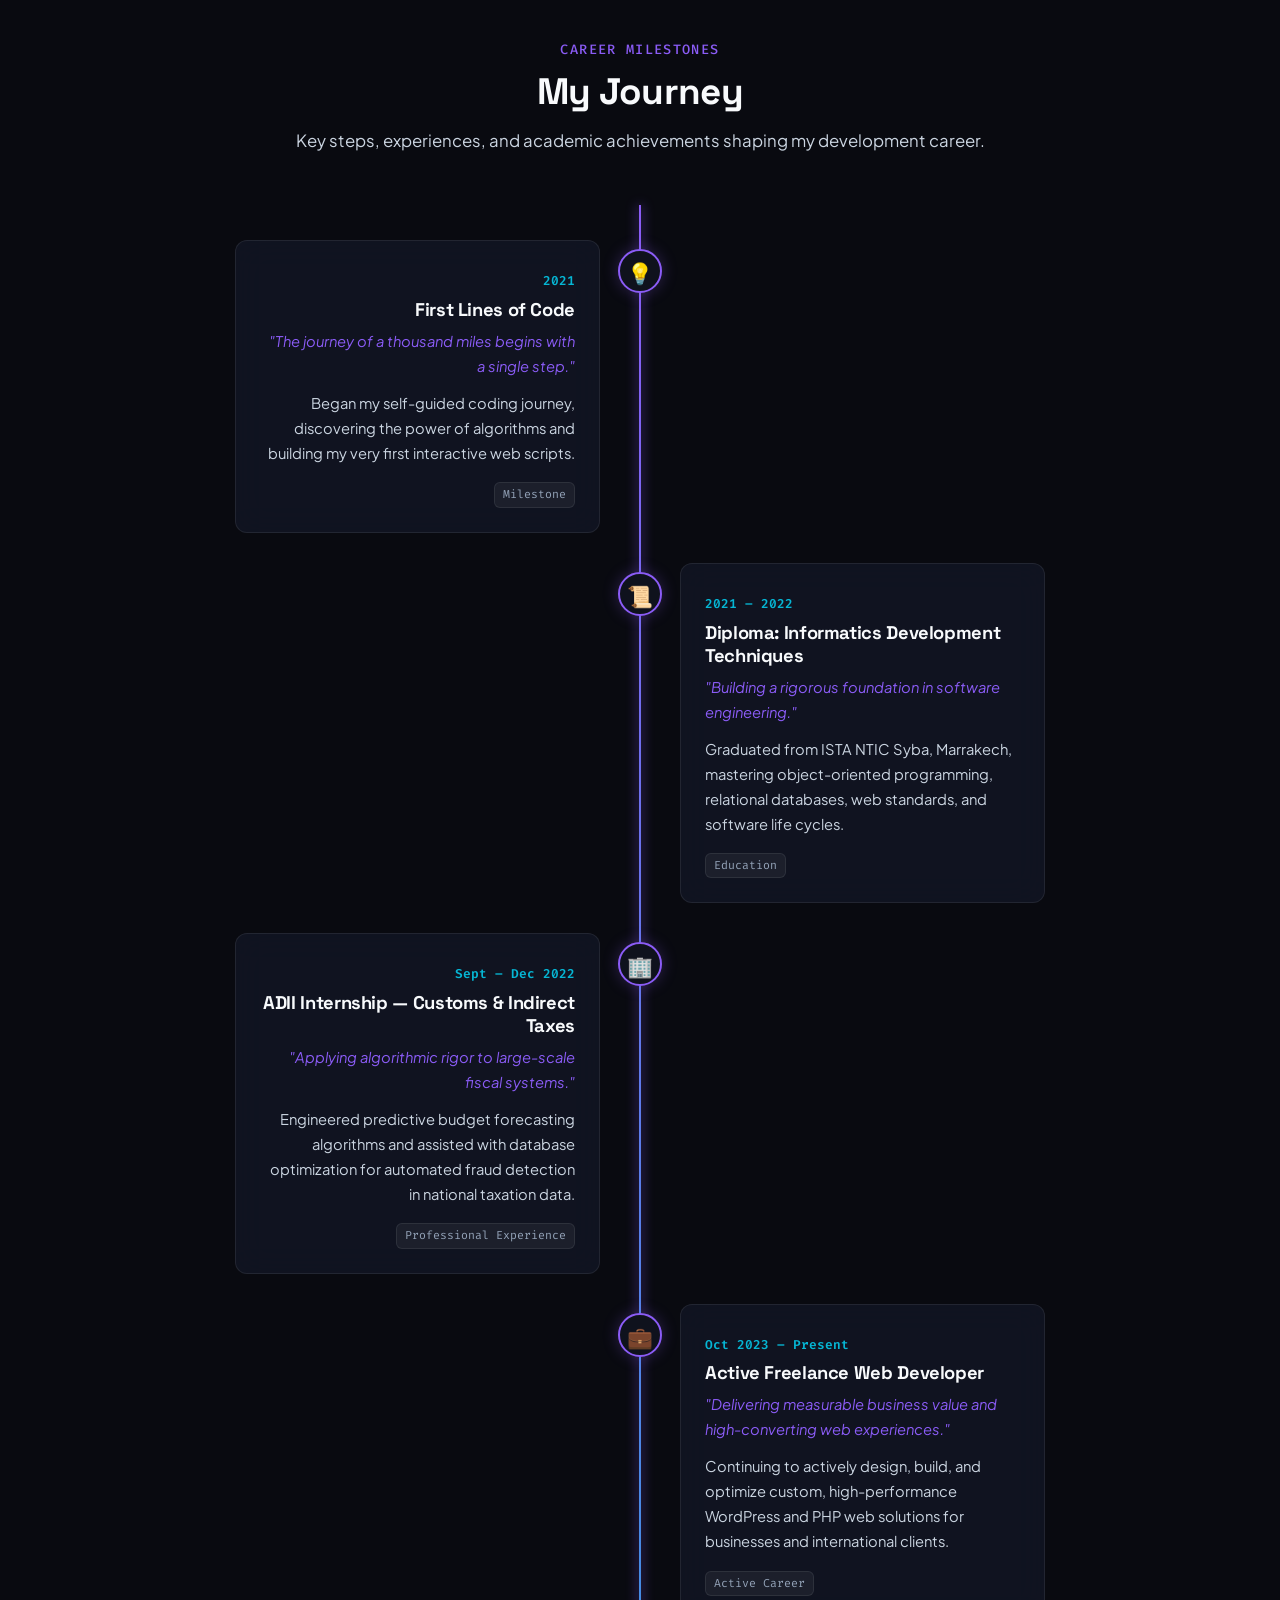
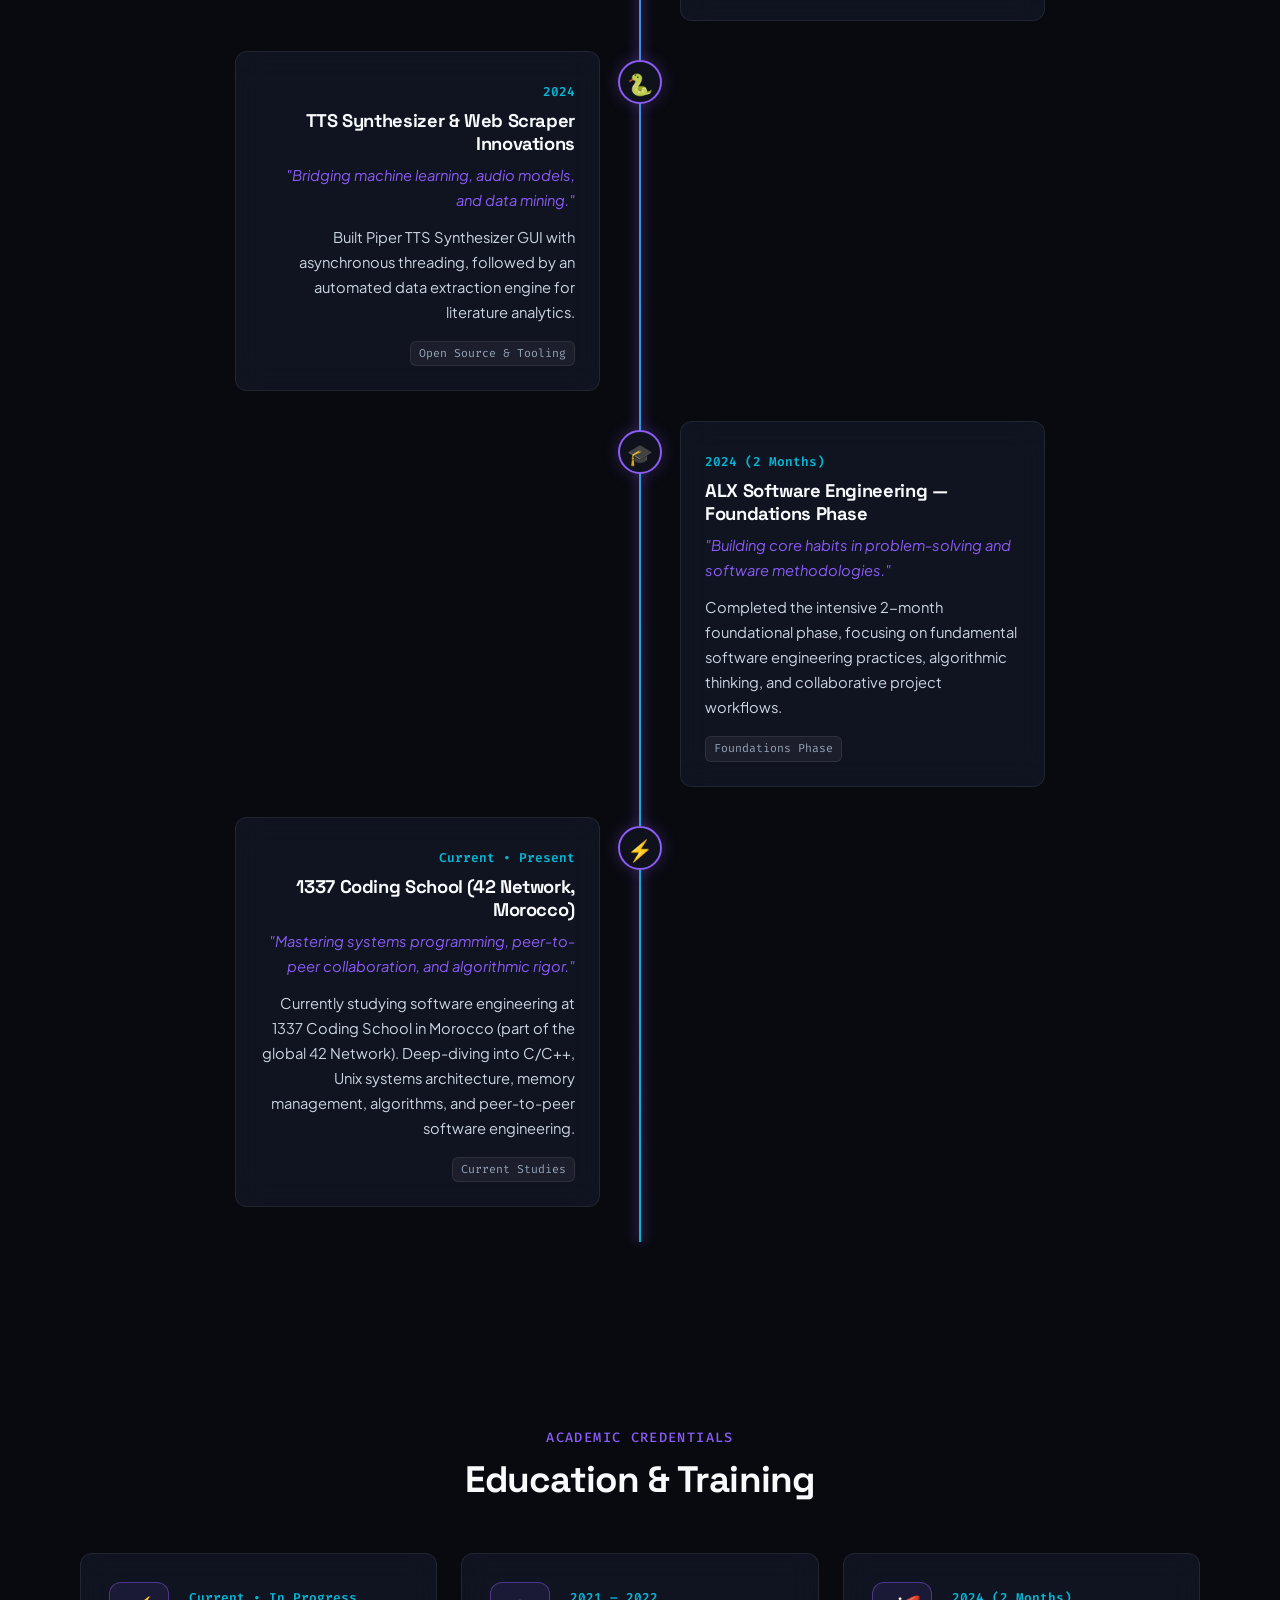
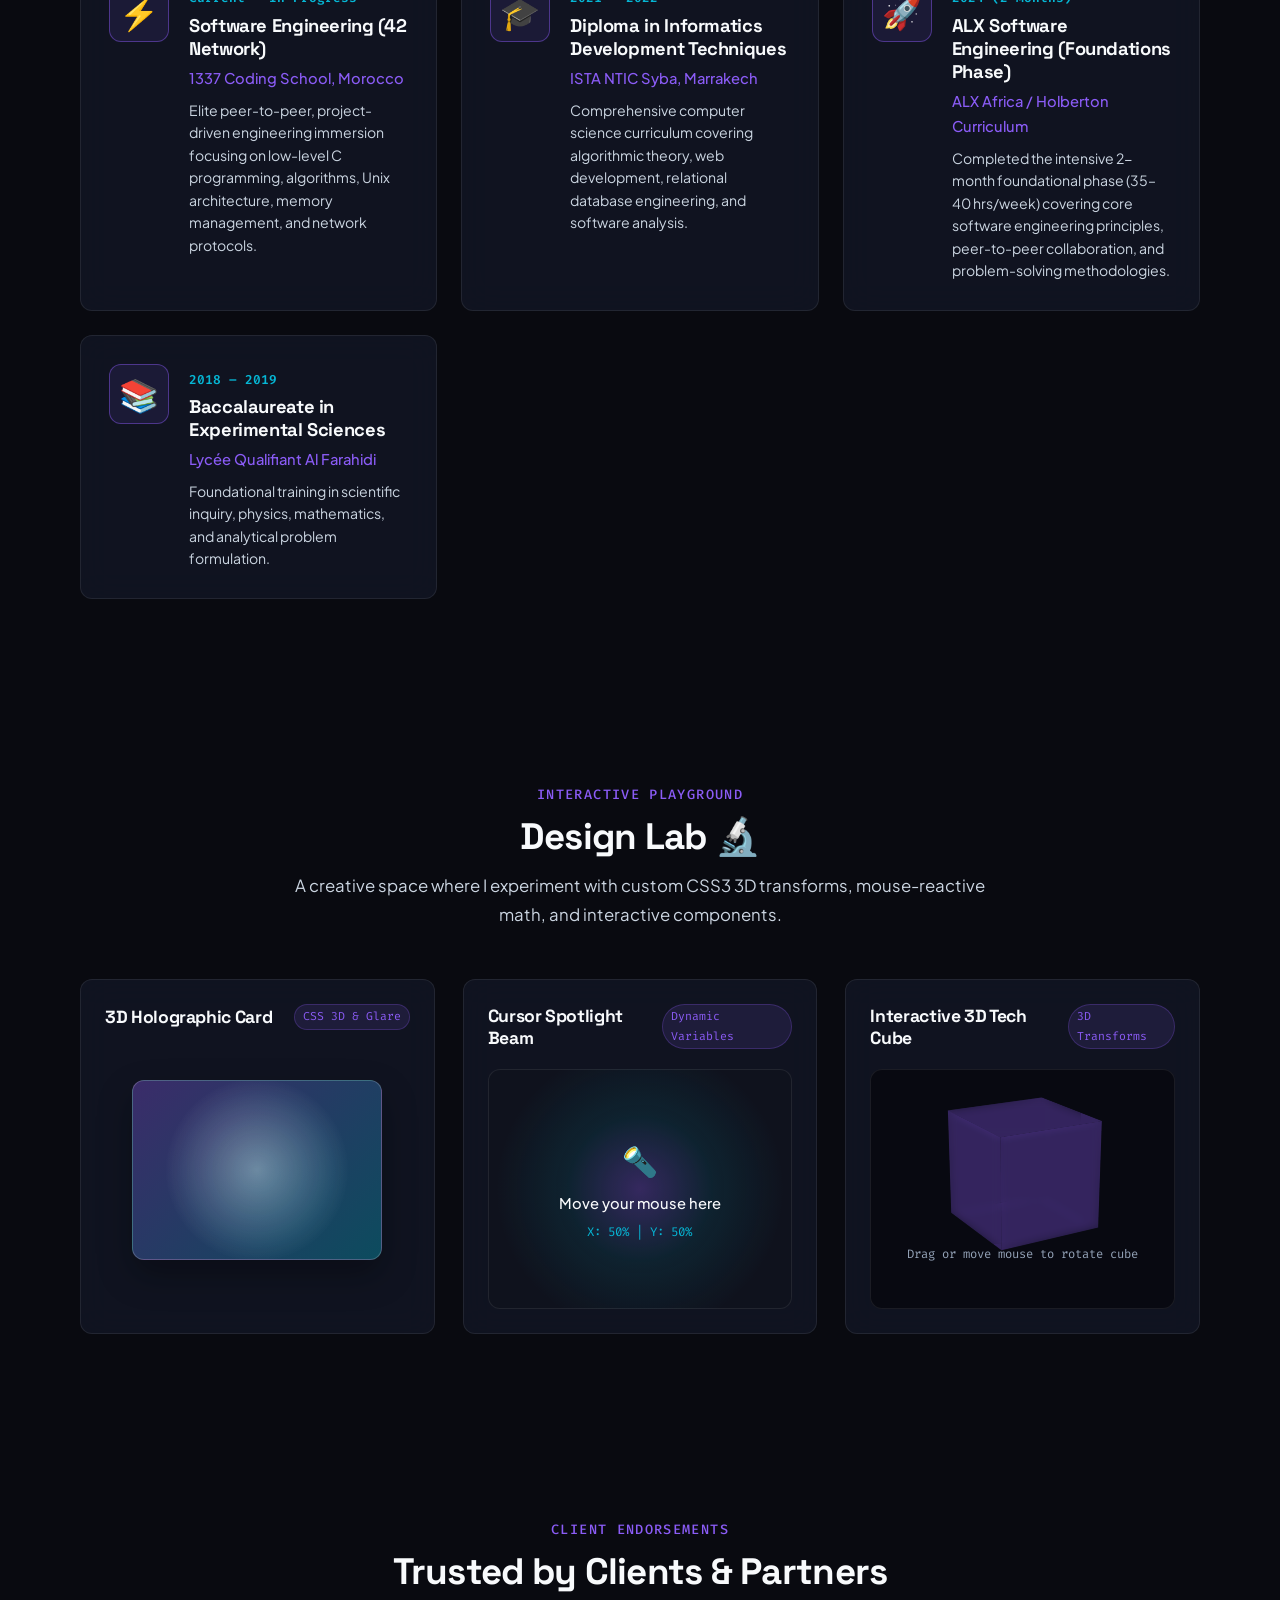
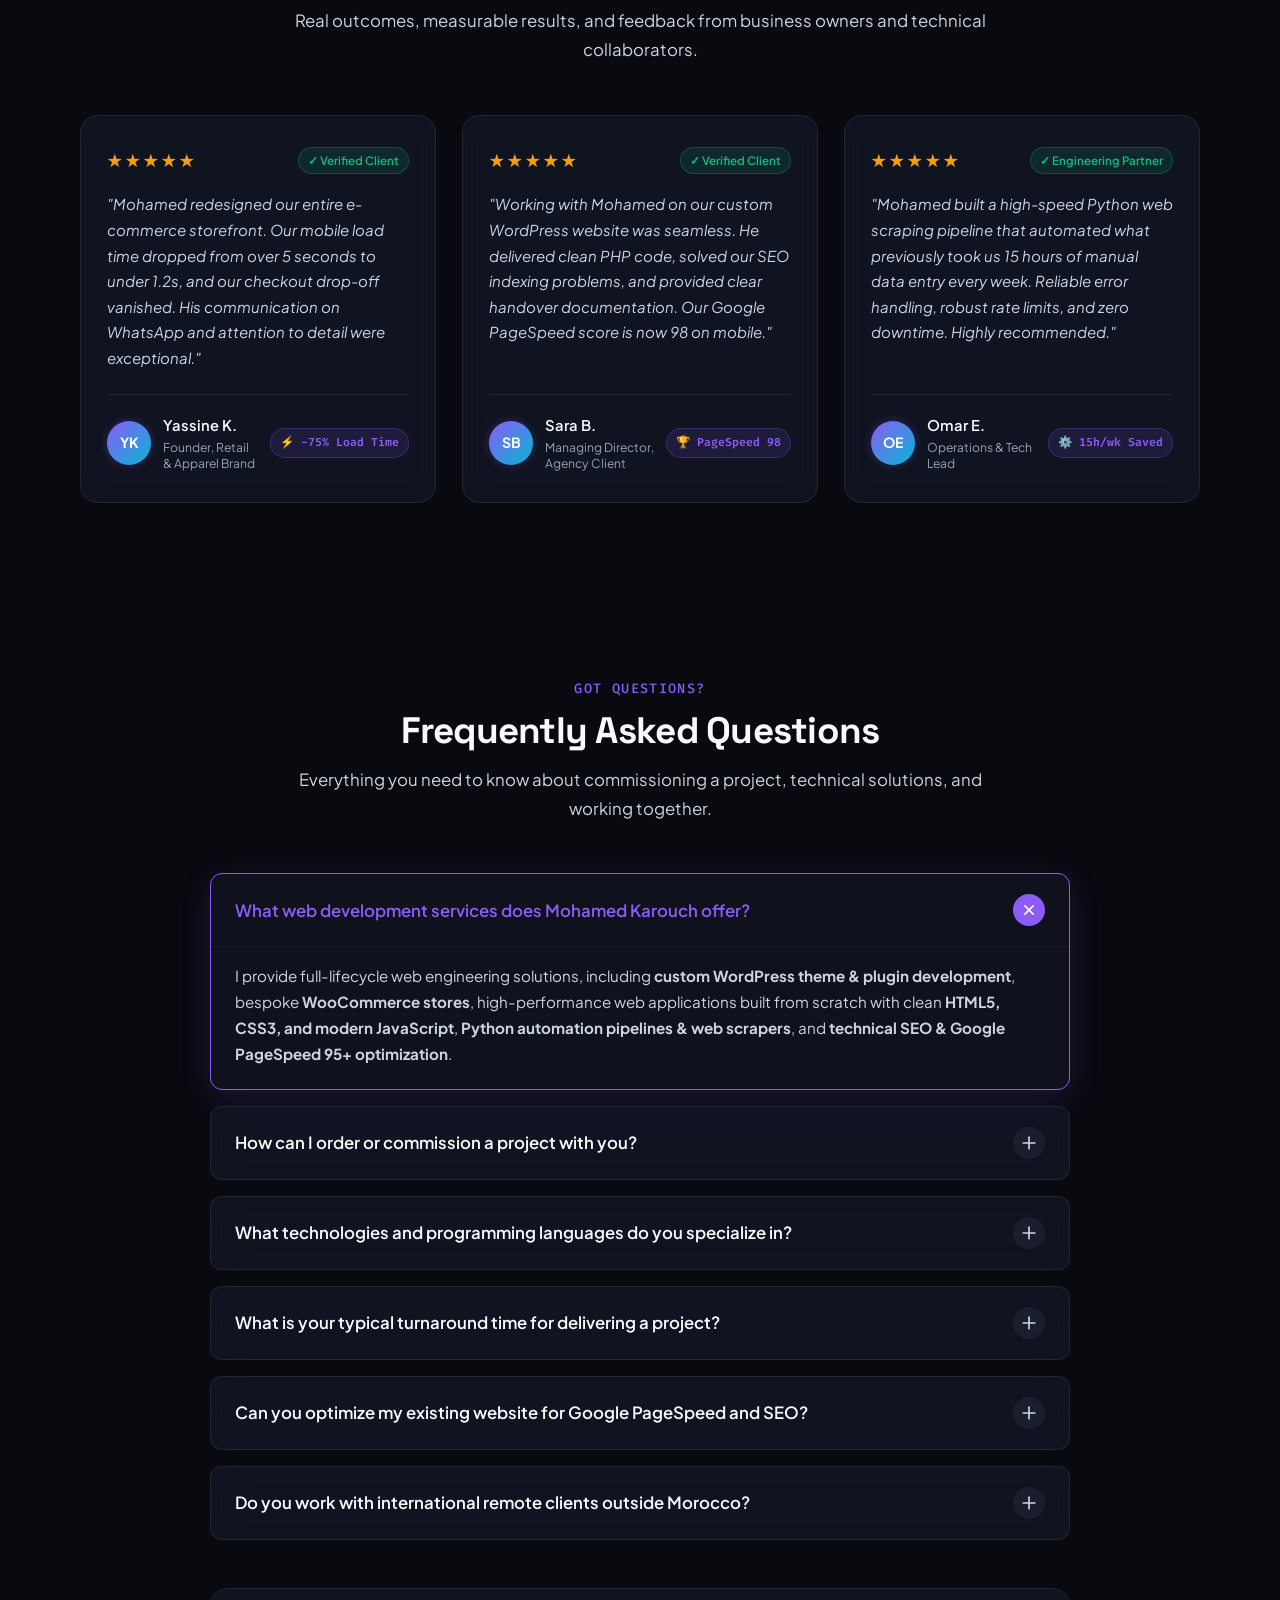
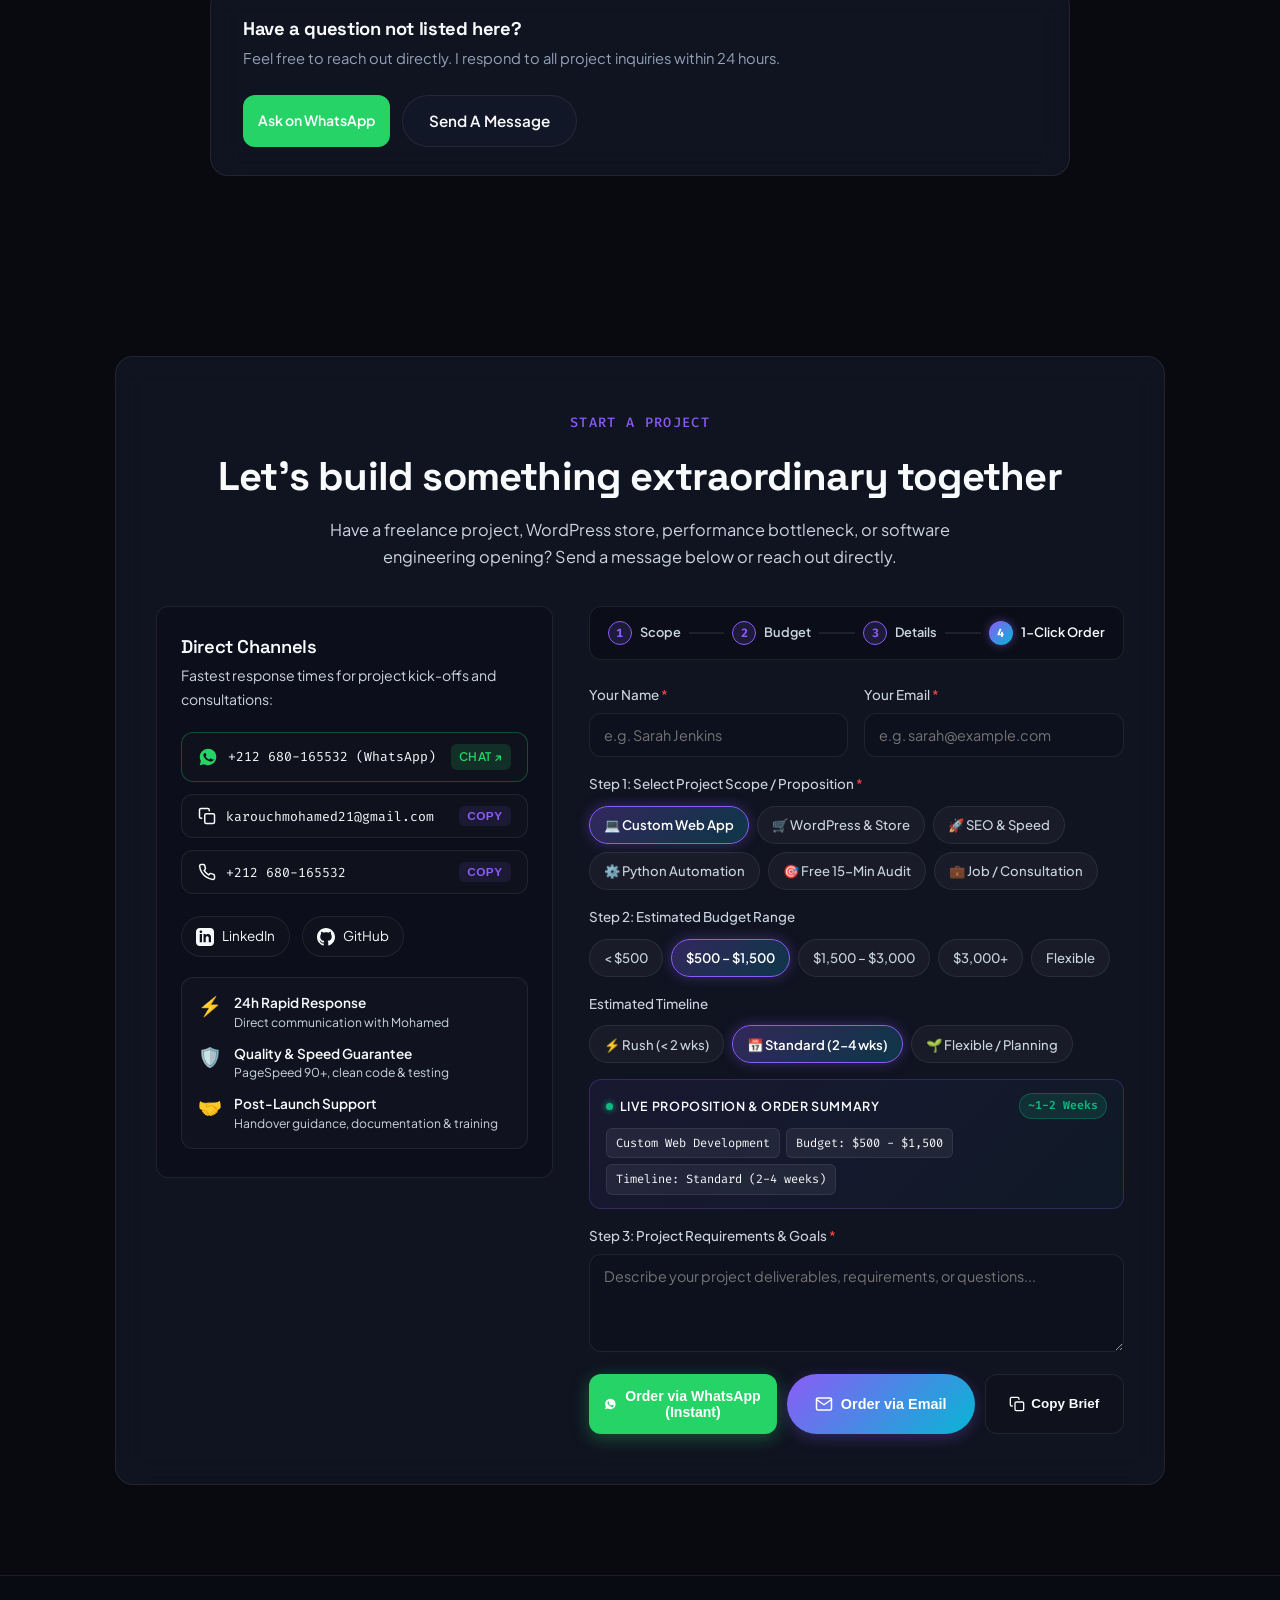
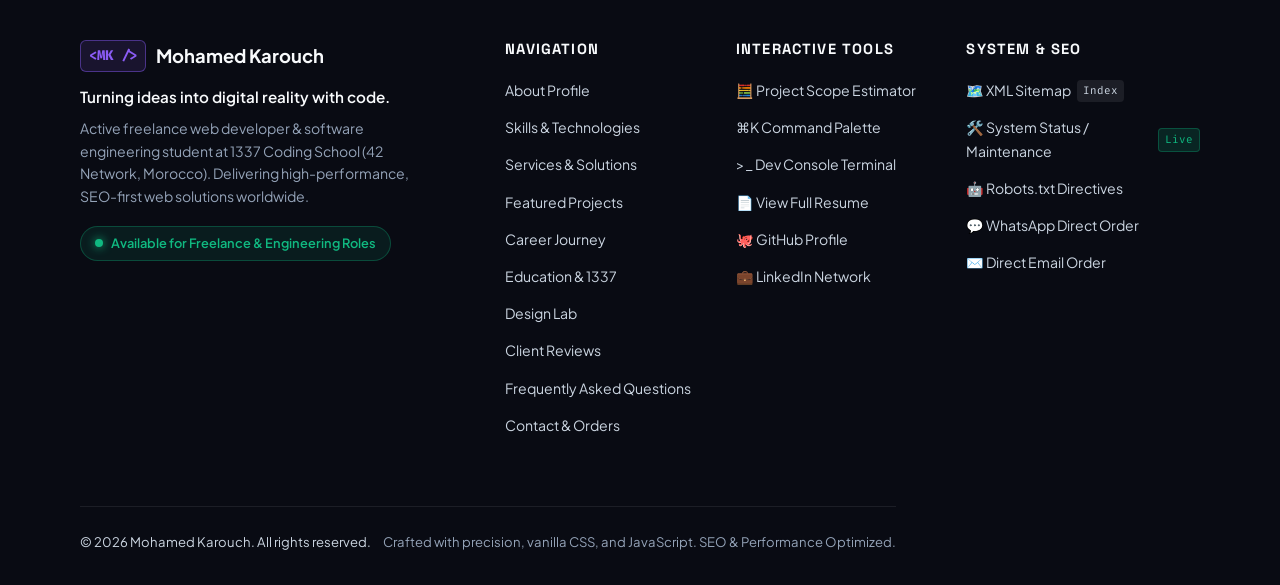
==== commit d7d0441c: "fix(theme-interactivity): soften light theme palette, eliminate glare, fix projectCards reference er" ====
--- a/index.html
+++ b/index.html
@@ -75,15 +75,15 @@
     <link rel="preconnect" href="https://fonts.gstatic.com" crossorigin>
     <link href="https://fonts.googleapis.com/css2?family=Fira+Code:wght@400;500;600&family=Plus+Jakarta+Sans:wght@300;400;500;600;700;800&family=Space+Grotesk:wght@500;600;700&display=swap" rel="stylesheet">
     <link rel="stylesheet" href="https://unpkg.com/aos@next/dist/aos.css" />
-    <link rel="stylesheet" href="css/base.css?v=2.2">
-    <link rel="stylesheet" href="css/header.css?v=2.2">
-    <link rel="stylesheet" href="css/hero.css?v=2.2">
-    <link rel="stylesheet" href="css/about-skills-services.css?v=2.2">
-    <link rel="stylesheet" href="css/projects-journey.css?v=2.2">
-    <link rel="stylesheet" href="css/contact-faq.css?v=2.2">
-    <link rel="stylesheet" href="css/modals-tools.css?v=2.2">
-    <link rel="stylesheet" href="css/footer.css?v=2.2">
-    <link rel="stylesheet" href="css/responsive.css?v=2.2">
+    <link rel="stylesheet" href="css/base.css?v=2.3">
+    <link rel="stylesheet" href="css/header.css?v=2.3">
+    <link rel="stylesheet" href="css/hero.css?v=2.3">
+    <link rel="stylesheet" href="css/about-skills-services.css?v=2.3">
+    <link rel="stylesheet" href="css/projects-journey.css?v=2.3">
+    <link rel="stylesheet" href="css/contact-faq.css?v=2.3">
+    <link rel="stylesheet" href="css/modals-tools.css?v=2.3">
+    <link rel="stylesheet" href="css/footer.css?v=2.3">
+    <link rel="stylesheet" href="css/responsive.css?v=2.3">
     <!-- Complete JSON-LD Structured Data (Schema.org) for Rich Google Search Snippets -->
     <script type="application/ld+json">
     {"@context": "https://schema.org", "@graph": [{"@type": "ProfilePage", "@id": "https://karouchmohamed.netlify.app/#profilepage", "url": "https://karouchmohamed.netlify.app/", "name": "Mohamed Karouch \u2014 Web Developer & Software Engineer Portfolio", "description": "Personal profile and project portfolio of Mohamed Karouch, an active freelance web developer & 1337 Coding School student (42 Network) in Morocco.", "isPartOf": {"@id": "https://karouchmohamed.netlify.app/#website"}, "about": {"@id": "https://karouchmohamed.netlify.app/#person"}, "mainEntity": {"@id": "https://karouchmohamed.netlify.app/#person"}, "dateCreated": "2024-01-15T09:00:00+01:00", "dateModified": "2026-09-27T17:50:00+01:00", "inLanguage": "en-US", "speakable": {"@type": "SpeakableSpecification", "cssSelector": [".hero-title", ".hero-tagline-h2", ".hero-description", ".about-lead"]}}, {"@type": "Person", "@id": "https://karouchmohamed.netlify.app/#person", "name": "Mohamed Karouch", "givenName": "Mohamed", "familyName": "Karouch", "url": "https://karouchmohamed.netlify.app/", "image": "https://karouchmohamed.netlify.app/images/profile-photo.jpg", "jobTitle": ["Web Developer", "Software Engineer", "Freelance Developer"], "telephone": "+212680165532", "email": "karouchmohamed21@gmail.com", "worksFor": {"@id": "https://karouchmohamed.netlify.app/#service-business"}, "alumniOf": [{"@type": "EducationalOrganization", "name": "1337 Coding School (42 Network)", "address": {"@type": "PostalAddress", "addressCountry": "Morocco"}}, {"@type": "EducationalOrganization", "name": "ISTA NTIC Syba", "address": {"@type": "PostalAddress", "addressLocality": "Marrakech", "addressCountry": "Morocco"}}], "address": {"@type": "PostalAddress", "addressLocality": "Marrakech / Amizmiz", "addressRegion": "Marrakech-Safi", "addressCountry": "Morocco"}, "knowsLanguage": ["Arabic", "English", "French"], "sameAs": ["https://github.com/MaximosMK", "https://www.linkedin.com/in/mohamed-karouch/", "https://wa.me/212680165532"], "knowsAbout": ["Web Development", "WordPress", "PHP", "JavaScript", "Python", "HTML5", "CSS3", "SQL", "MySQL", "Search Engine Optimization (SEO)", "Core Web Vitals", "Systems Programming in C", "Algorithms"], "hasOfferCatalog": {"@type": "OfferCatalog", "name": "Freelance Web Engineering Services", "itemListElement": [{"@type": "Offer", "itemOffered": {"@type": "Service", "name": "Custom Web Development", "description": "High-performance, bespoke web applications engineered with semantic HTML5, CSS3, and modern JavaScript."}}, {"@type": "Offer", "itemOffered": {"@type": "Service", "name": "WordPress & E-Commerce", "description": "Custom WordPress themes, WooCommerce stores, and secure payment integrations."}}, {"@type": "Offer", "itemOffered": {"@type": "Service", "name": "Technical SEO & Speed Optimization", "description": "Google PageSpeed 95+ tuning, structured Schema markup, and Core Web Vitals optimization."}}, {"@type": "Offer", "itemOffered": {"@type": "Service", "name": "Python Automation & Web Scraping", "description": "Data mining, automated pagination pipelines, and custom Python desktop applications."}}]}}, {"@type": "ProfessionalService", "@id": "https://karouchmohamed.netlify.app/#service-business", "name": "Mohamed Karouch \u2014 Freelance Web Development & Engineering", "url": "https://karouchmohamed.netlify.app/", "image": "https://karouchmohamed.netlify.app/images/profile-photo.jpg", "telephone": "+212680165532", "email": "karouchmohamed21@gmail.com", "priceRange": "$$", "currenciesAccepted": "USD, EUR, MAD", "paymentAccepted": "Cash, Credit Card, Bank Transfer, PayPal", "address": {"@type": "PostalAddress", "addressLocality": "Marrakech", "addressRegion": "Marrakech-Safi", "addressCountry": "MA"}, "geo": {"@type": "GeoCoordinates", "latitude": 31.6295, "longitude": -7.9811}, "areaServed": [{"@type": "Country", "name": "Morocco"}, {"@type": "AdministrativeArea", "name": "Worldwide"}], "openingHoursSpecification": [{"@type": "OpeningHoursSpecification", "dayOfWeek": ["Monday", "Tuesday", "Wednesday", "Thursday", "Friday", "Saturday"], "opens": "09:00", "closes": "21:00"}], "founder": {"@id": "https://karouchmohamed.netlify.app/#person"}}, {"@type": "WebSite", "@id": "https://karouchmohamed.netlify.app/#website", "url": "https://karouchmohamed.netlify.app/", "name": "Mohamed Karouch Portfolio", "description": "Personal portfolio of Mohamed Karouch, an active freelance web developer and software engineering student at 1337 Coding School in Morocco.", "publisher": {"@id": "https://karouchmohamed.netlify.app/#person"}}, {"@type": "BreadcrumbList", "itemListElement": [{"@type": "ListItem", "position": 1, "name": "Home", "item": "https://karouchmohamed.netlify.app/"}, {"@type": "ListItem", "position": 2, "name": "Services & Solutions", "item": "https://karouchmohamed.netlify.app/#services"}, {"@type": "ListItem", "position": 3, "name": "Featured Projects", "item": "https://karouchmohamed.netlify.app/#projects"}, {"@type": "ListItem", "position": 4, "name": "Frequently Asked Questions", "item": "https://karouchmohamed.netlify.app/#faq"}, {"@type": "ListItem", "position": 5, "name": "Contact & Orders", "item": "https://karouchmohamed.netlify.app/#contact"}]}, {"@type": "FAQPage", "@id": "https://karouchmohamed.netlify.app/#faq", "mainEntity": [{"@type": "Question", "name": "What web development services does Mohamed Karouch offer?", "acceptedAnswer": {"@type": "Answer", "text": "Mohamed provides full-cycle web engineering, including custom WordPress themes and plugins, WooCommerce e-commerce development, high-performance web applications (HTML5/CSS3/JavaScript), Python web scraping & automation pipelines, and technical SEO / Core Web Vitals optimization."}}, {"@type": "Question", "name": "How can I order or commission a project with Mohamed Karouch?", "acceptedAnswer": {"@type": "Answer", "text": "You can use the interactive project estimator directly on this portfolio, submit the project inquiry form, or message Mohamed on WhatsApp at +212 680-165532. After discussing requirements, Mohamed provides a clear scope, timeline, and milestone agreement."}}, {"@type": "Question", "name": "What technologies and programming languages do you specialize in?", "acceptedAnswer": {"@type": "Answer", "text": "Mohamed specializes in WordPress, PHP, JavaScript (ES6+), modern CSS3/HTML5, MySQL, and Python. Additionally, as a student at 1337 Coding School (42 Network), Mohamed has deep mastery of low-level systems programming in C and C++, algorithms, and Unix architecture."}}, {"@type": "Question", "name": "What is the typical turnaround time for a project?", "acceptedAnswer": {"@type": "Answer", "text": "Most standard website projects and custom solutions are delivered within 1 to 3 weeks depending on complexity. Priority rush delivery (< 10 days) is available for time-sensitive business projects."}}, {"@type": "Question", "name": "Can you optimize my existing website for Google PageSpeed and SEO?", "acceptedAnswer": {"@type": "Answer", "text": "Yes. Mohamed conducts in-depth technical SEO audits, optimizes Core Web Vitals (LCP, INP, CLS), cleans unneeded theme bloat, integrates structured Schema.org markup, and tunes server responses to achieve 90+ mobile Google PageSpeed scores."}}, {"@type": "Question", "name": "Do you work with international remote clients outside Morocco?", "acceptedAnswer": {"@type": "Answer", "text": "Yes, Mohamed regularly collaborates with remote clients across Morocco, Europe, North America, and globally. Asynchronous progress updates, GitHub tracking, and multiple currencies (USD, EUR, MAD) are fully supported."}}]}]}
@@ -988,9 +988,9 @@
     <script src="https://unpkg.com/aos@next/dist/aos.js"></script>
     <script src="https://cdnjs.cloudflare.com/ajax/libs/gsap/3.12.2/gsap.min.js"></script>
     <script src="https://cdnjs.cloudflare.com/ajax/libs/gsap/3.12.2/TextPlugin.min.js"></script>
-        <script defer src="js/sound-theme.js?v=2.2"></script>
-    <script defer src="js/components.js?v=2.2"></script>
-    <script defer src="js/tools.js?v=2.2"></script>
-    <script defer src="js/main.js?v=2.2"></script>
+        <script defer src="js/sound-theme.js?v=2.3"></script>
+    <script defer src="js/components.js?v=2.3"></script>
+    <script defer src="js/tools.js?v=2.3"></script>
+    <script defer src="js/main.js?v=2.3"></script>
 </body>
 </html>
--- a/css/base.css
+++ b/css/base.css
@@ -49,15 +49,15 @@
     --transition-slow: 0.5s cubic-bezier(0.16, 1, 0.3, 1);
 }
 
-/* --- Light Theme Overrides --- */
+/* --- Light Theme Overrides (Calm, Soft-Slate, Glare-Free) --- */
 html.light-theme, body.light-theme {
-    --bg-body: #f8fafc;
-    --bg-surface: #ffffff;
-    --bg-card: rgba(255, 255, 255, 0.88);
+    --bg-body: #eef2f6;
+    --bg-surface: #f8fafc;
+    --bg-card: #ffffff;
     --bg-card-hover: #ffffff;
-    --bg-glass: rgba(255, 255, 255, 0.85);
-    --border-card: rgba(226, 232, 240, 0.9);
-    --border-hover: rgba(99, 102, 241, 0.45);
+    --bg-glass: rgba(255, 255, 255, 0.92);
+    --border-card: #dbe2ec;
+    --border-hover: rgba(99, 102, 241, 0.35);
     --border-focus: #6366f1;
 
     --text-primary: #0f172a;
@@ -69,12 +69,12 @@
     --accent-secondary: #0ea5e9;
     --accent-gradient: linear-gradient(135deg, #6366f1 0%, #0ea5e9 100%);
     --accent-gradient-hover: linear-gradient(135deg, #4f46e5 0%, #0284c7 100%);
-    --accent-glow: rgba(99, 102, 241, 0.18);
-
-    --shadow-sm: 0 2px 8px rgba(0, 0, 0, 0.05);
-    --shadow-md: 0 8px 24px rgba(148, 163, 184, 0.15);
-    --shadow-lg: 0 16px 40px -8px rgba(148, 163, 184, 0.25);
-    --shadow-glow: 0 0 25px rgba(99, 102, 241, 0.2);
+    --accent-glow: rgba(99, 102, 241, 0.12);
+
+    --shadow-sm: 0 1px 3px rgba(15, 23, 42, 0.05), 0 1px 2px rgba(15, 23, 42, 0.03);
+    --shadow-md: 0 4px 16px -2px rgba(15, 23, 42, 0.07), 0 2px 6px -1px rgba(15, 23, 42, 0.03);
+    --shadow-lg: 0 10px 25px -4px rgba(15, 23, 42, 0.10), 0 4px 8px -2px rgba(15, 23, 42, 0.03);
+    --shadow-glow: 0 0 15px rgba(99, 102, 241, 0.06);
 }
 
 /* --- Reset & Global Defaults --- */
--- a/css/hero.css
+++ b/css/hero.css
@@ -18,6 +18,10 @@
     pointer-events: none;
     z-index: 0;
     opacity: 0.35;
+}
+
+body.light-theme .hero-glow-sphere {
+    opacity: 0.05;
 }
 
 .glow-1 {
@@ -284,8 +288,8 @@
 }
 
 body.light-theme .hero-code-window {
-    background: rgba(255, 255, 255, 0.92);
-    box-shadow: var(--shadow-lg), 0 0 40px rgba(99, 102, 241, 0.12), inset 0 1px 0 rgba(255, 255, 255, 0.9);
+    background: #ffffff;
+    box-shadow: var(--shadow-lg), 0 2px 10px rgba(15, 23, 42, 0.04);
 }
 
 .code-window-header {
@@ -518,7 +522,7 @@
     body.light-theme .hero-code-window::after {
         background: radial-gradient(
             320px circle at var(--mouse-x, -999px) var(--mouse-y, -999px),
-            rgba(99, 102, 241, 0.28),
+            rgba(99, 102, 241, 0.08),
             transparent 70%
         );
     }
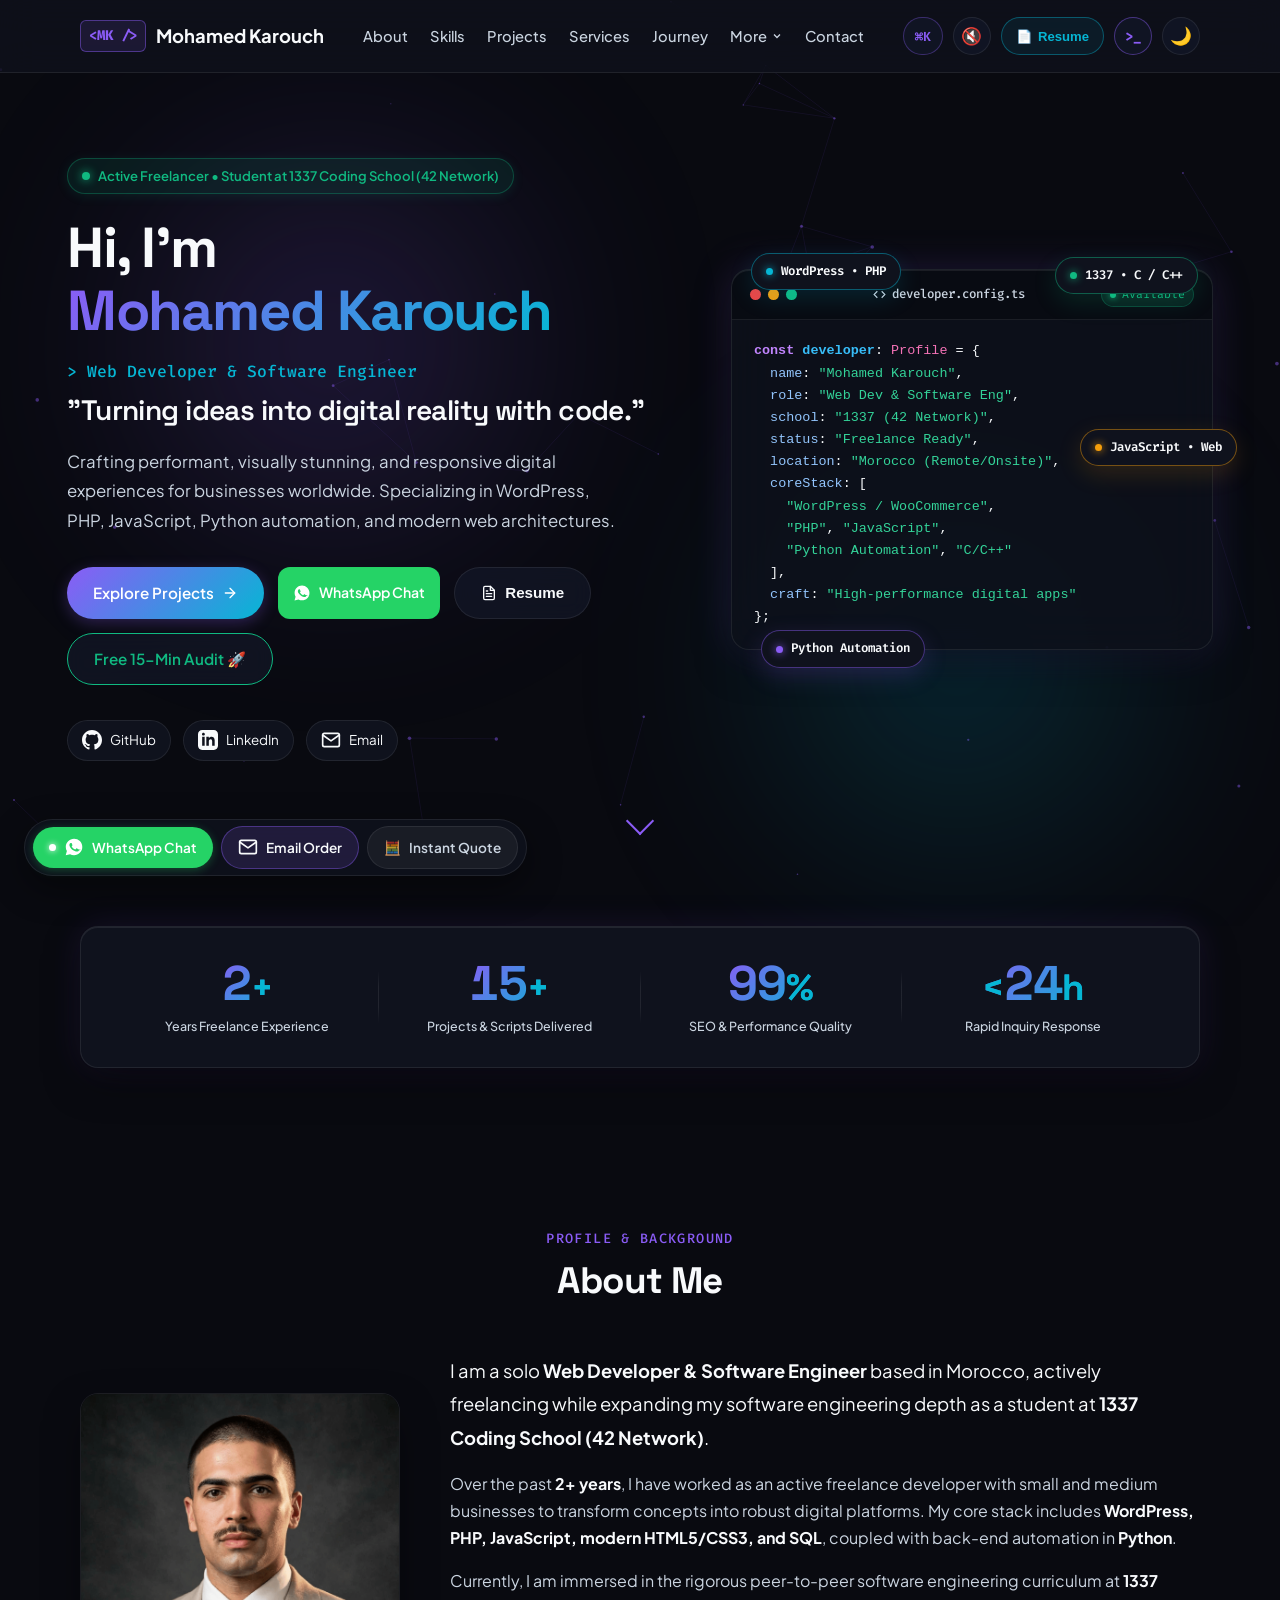
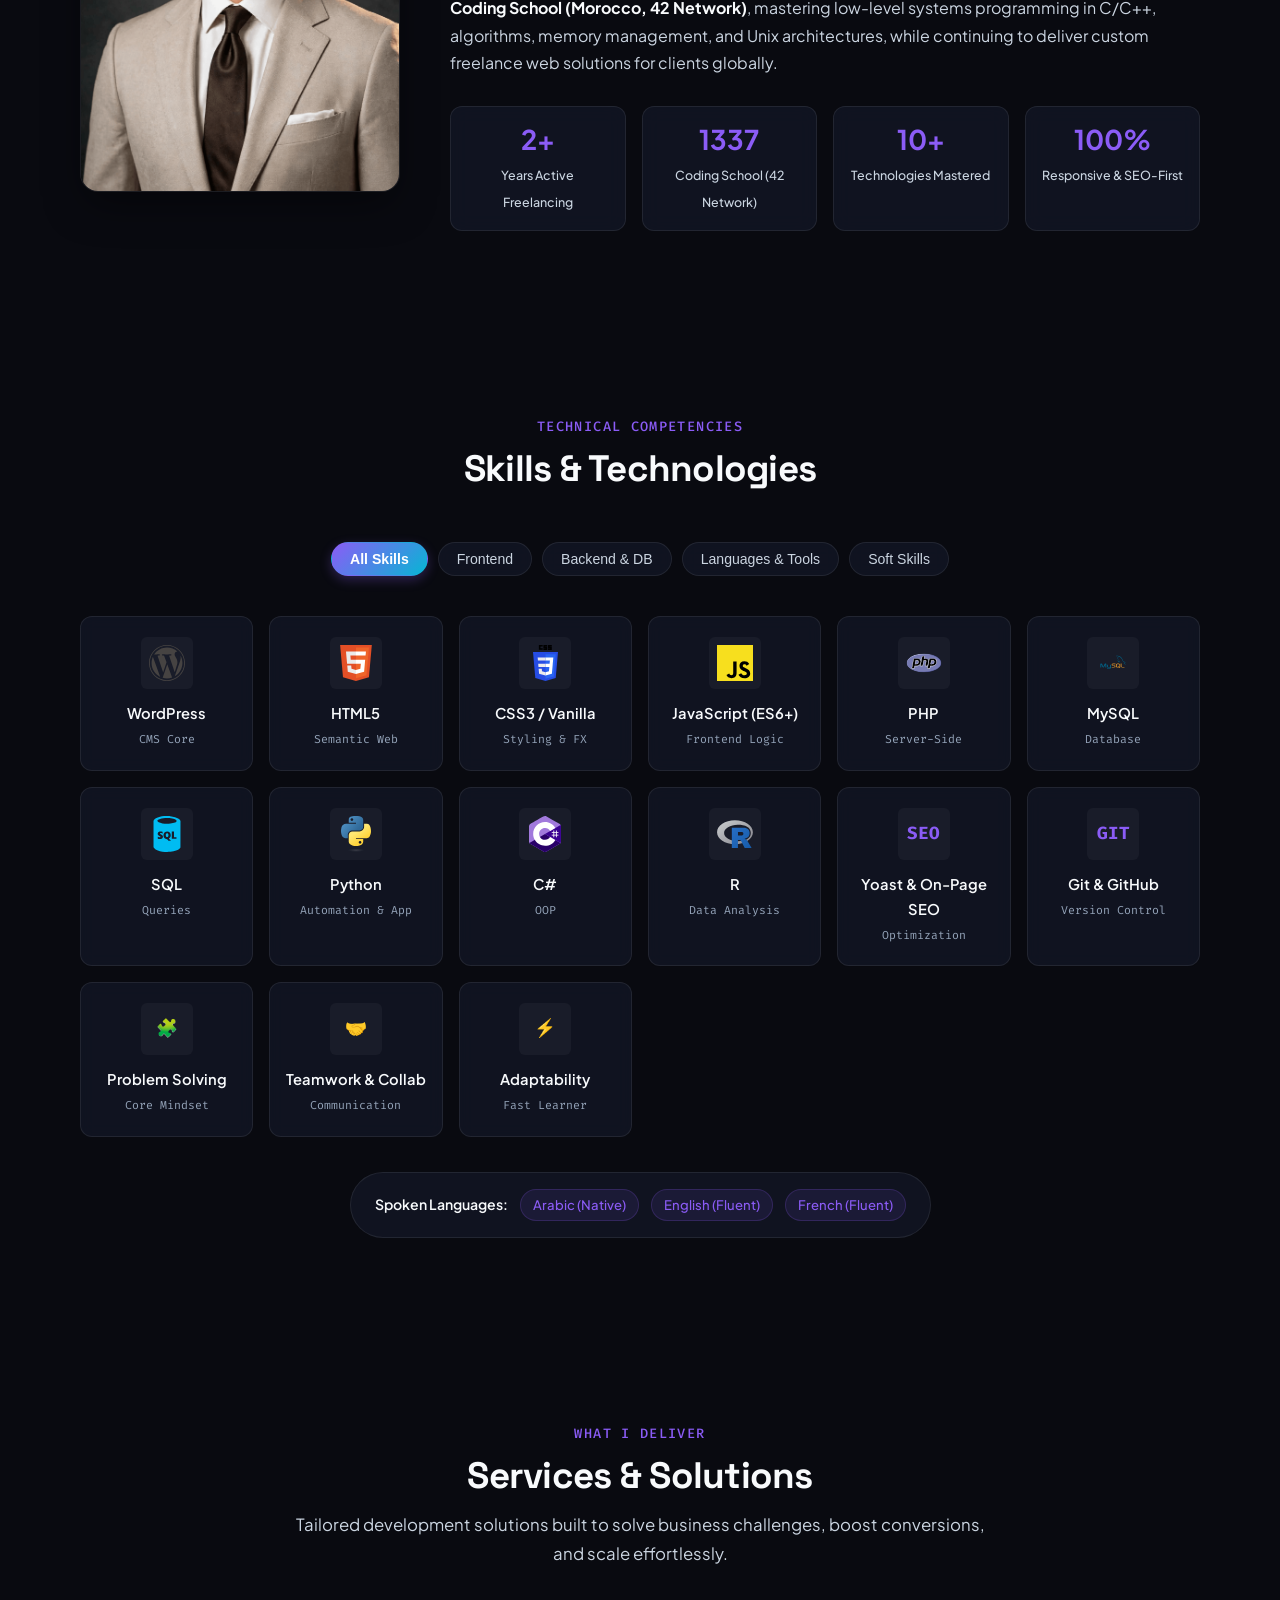
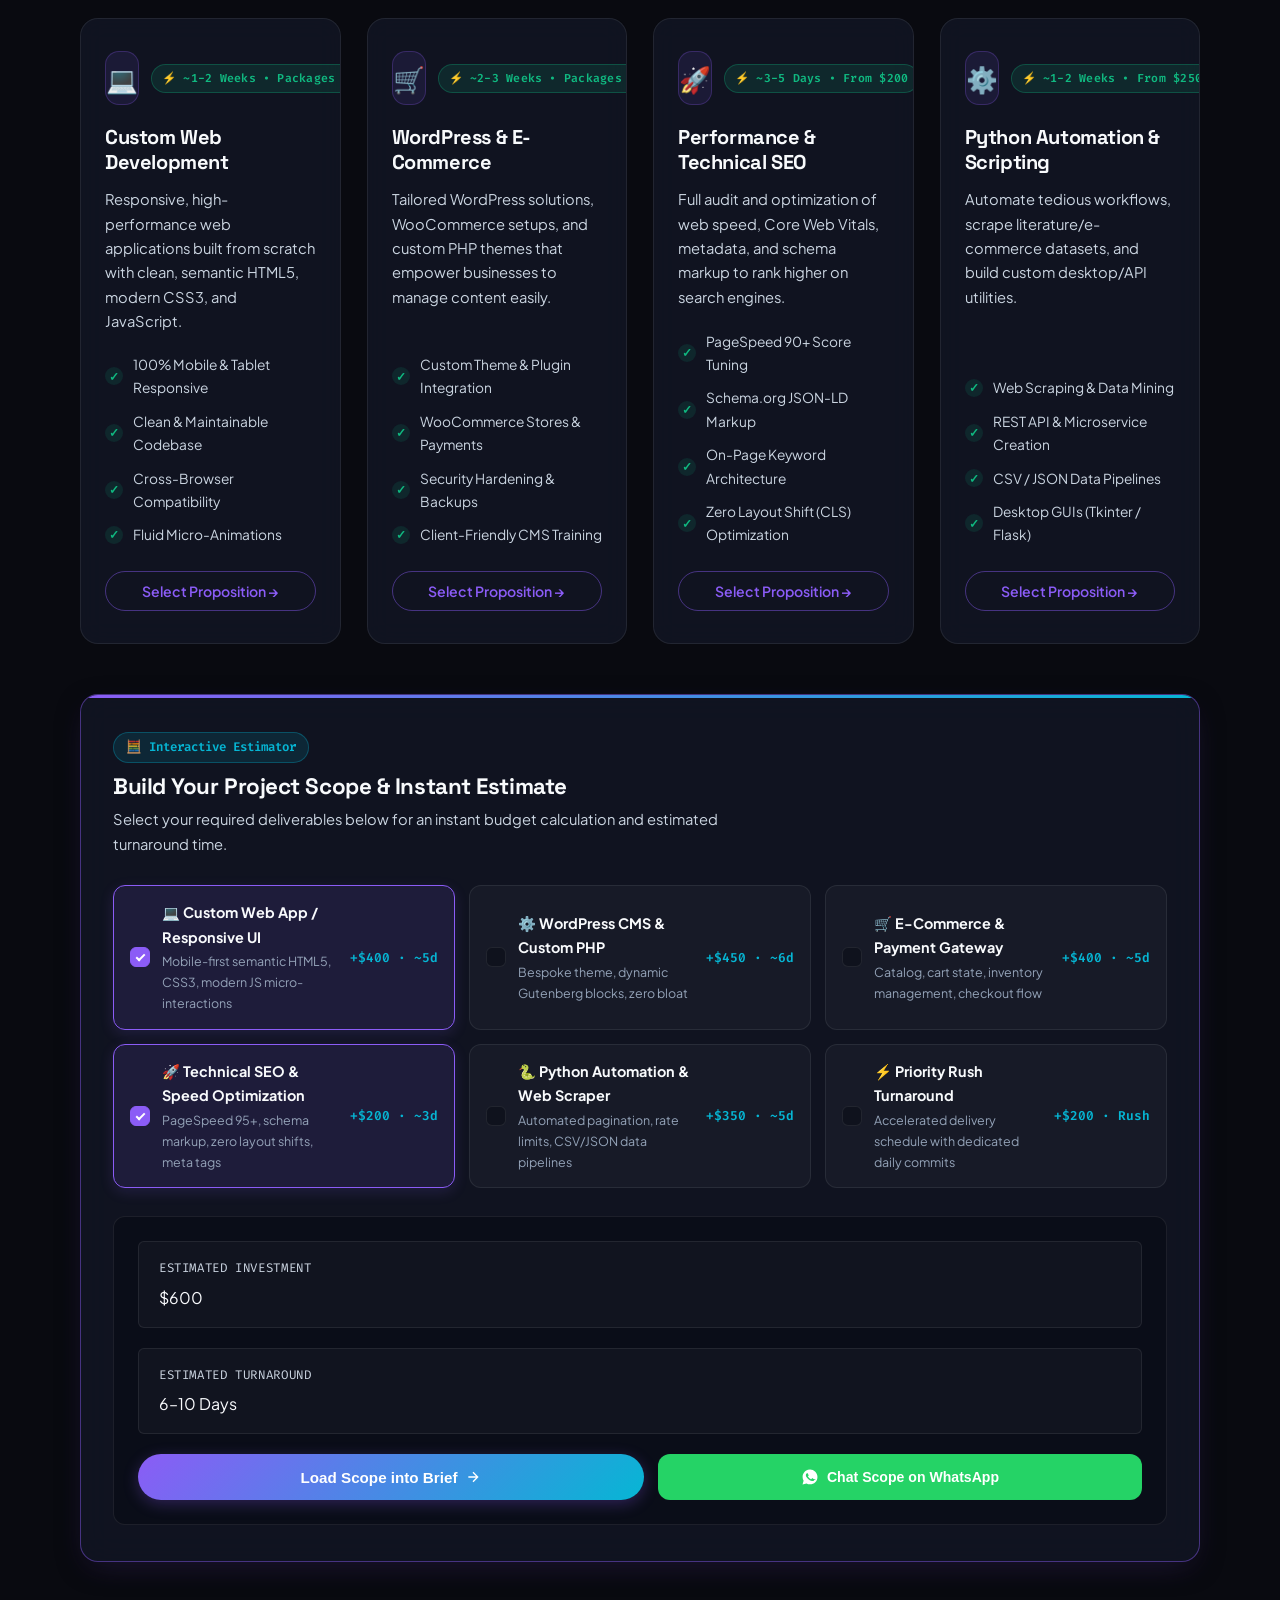
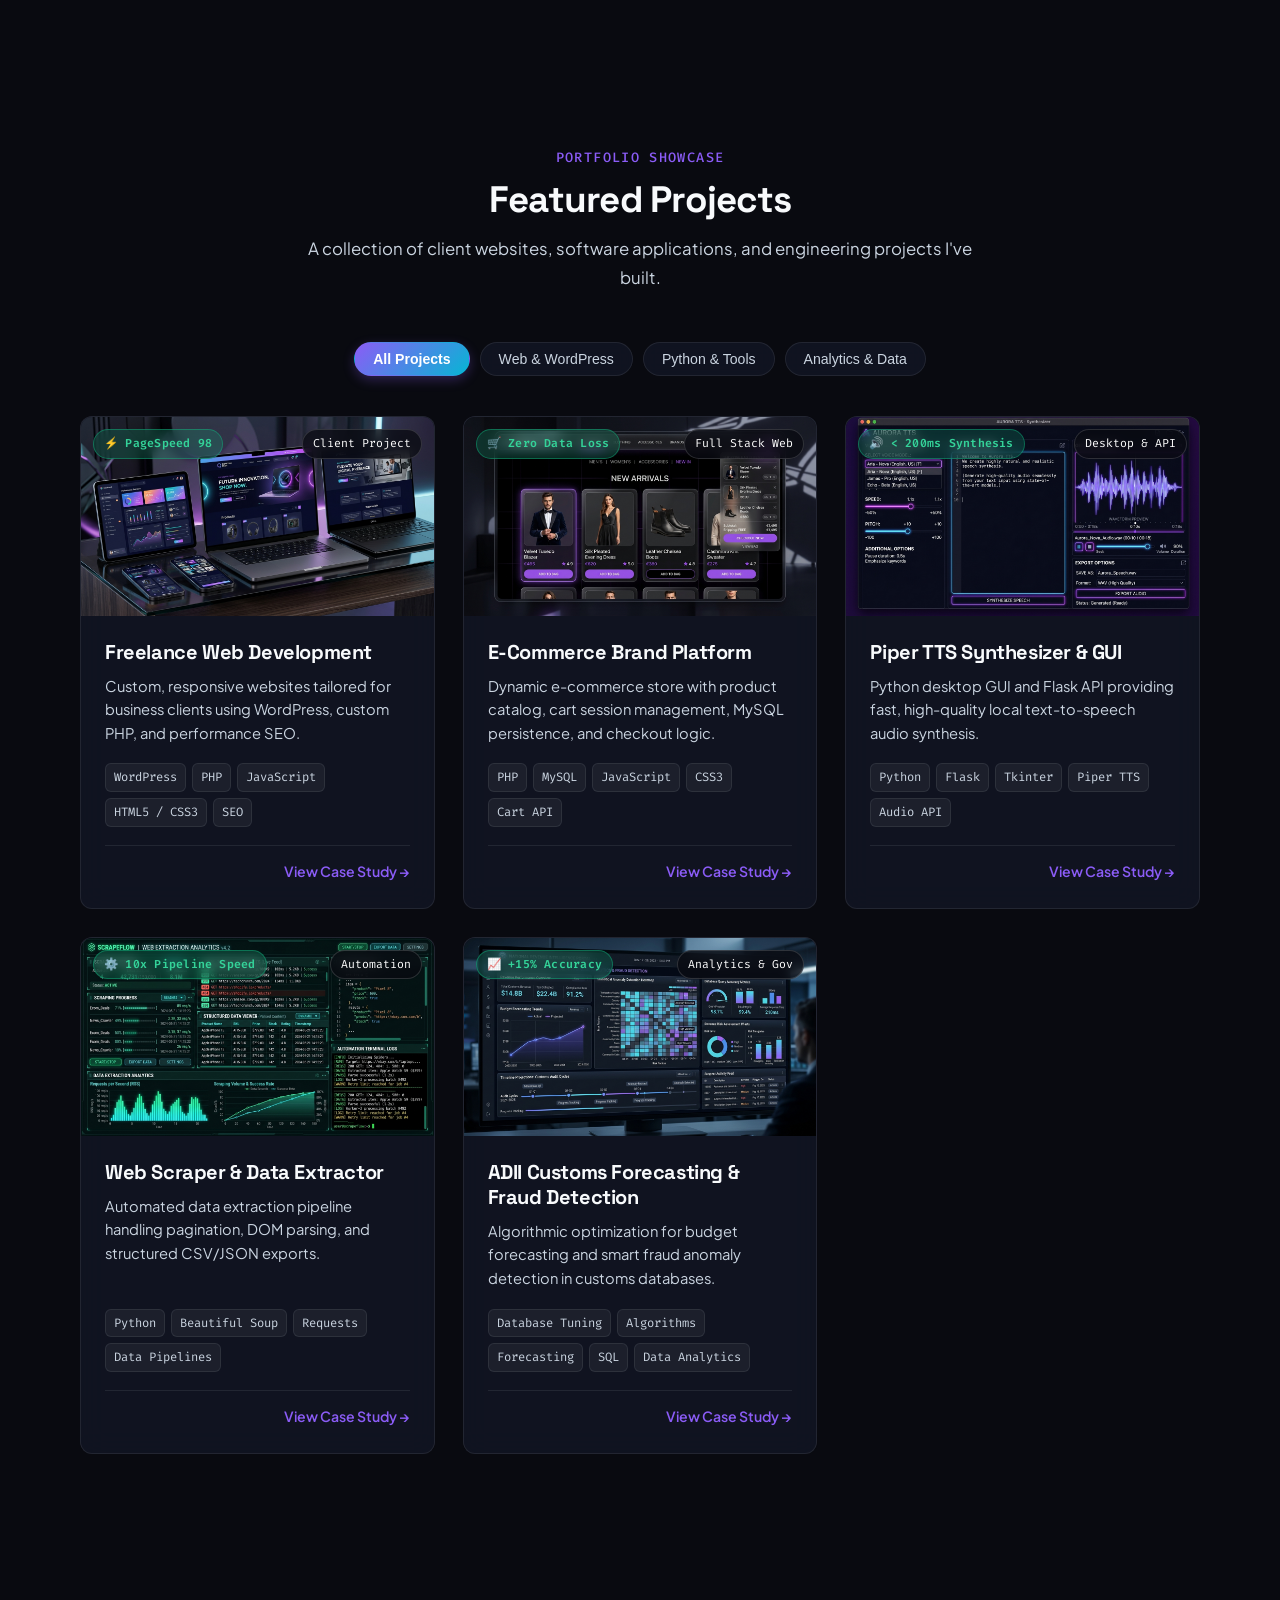
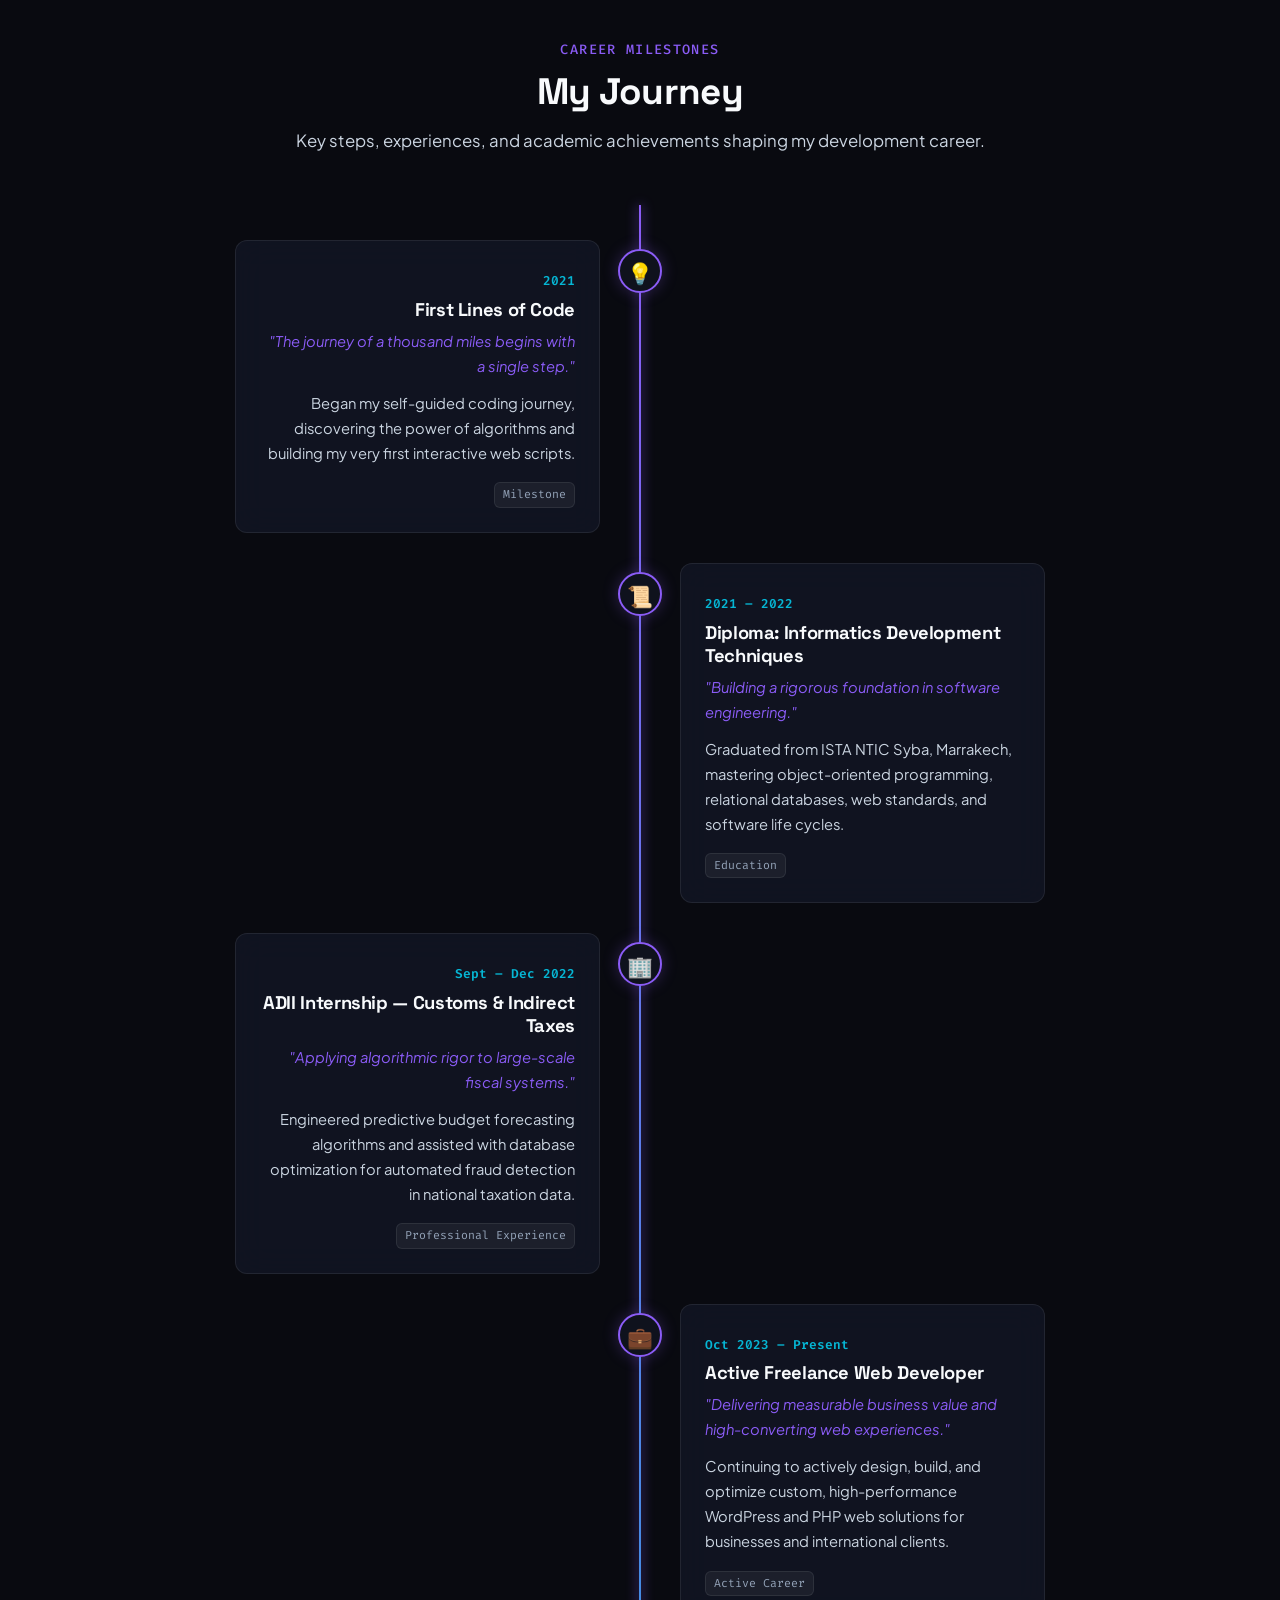
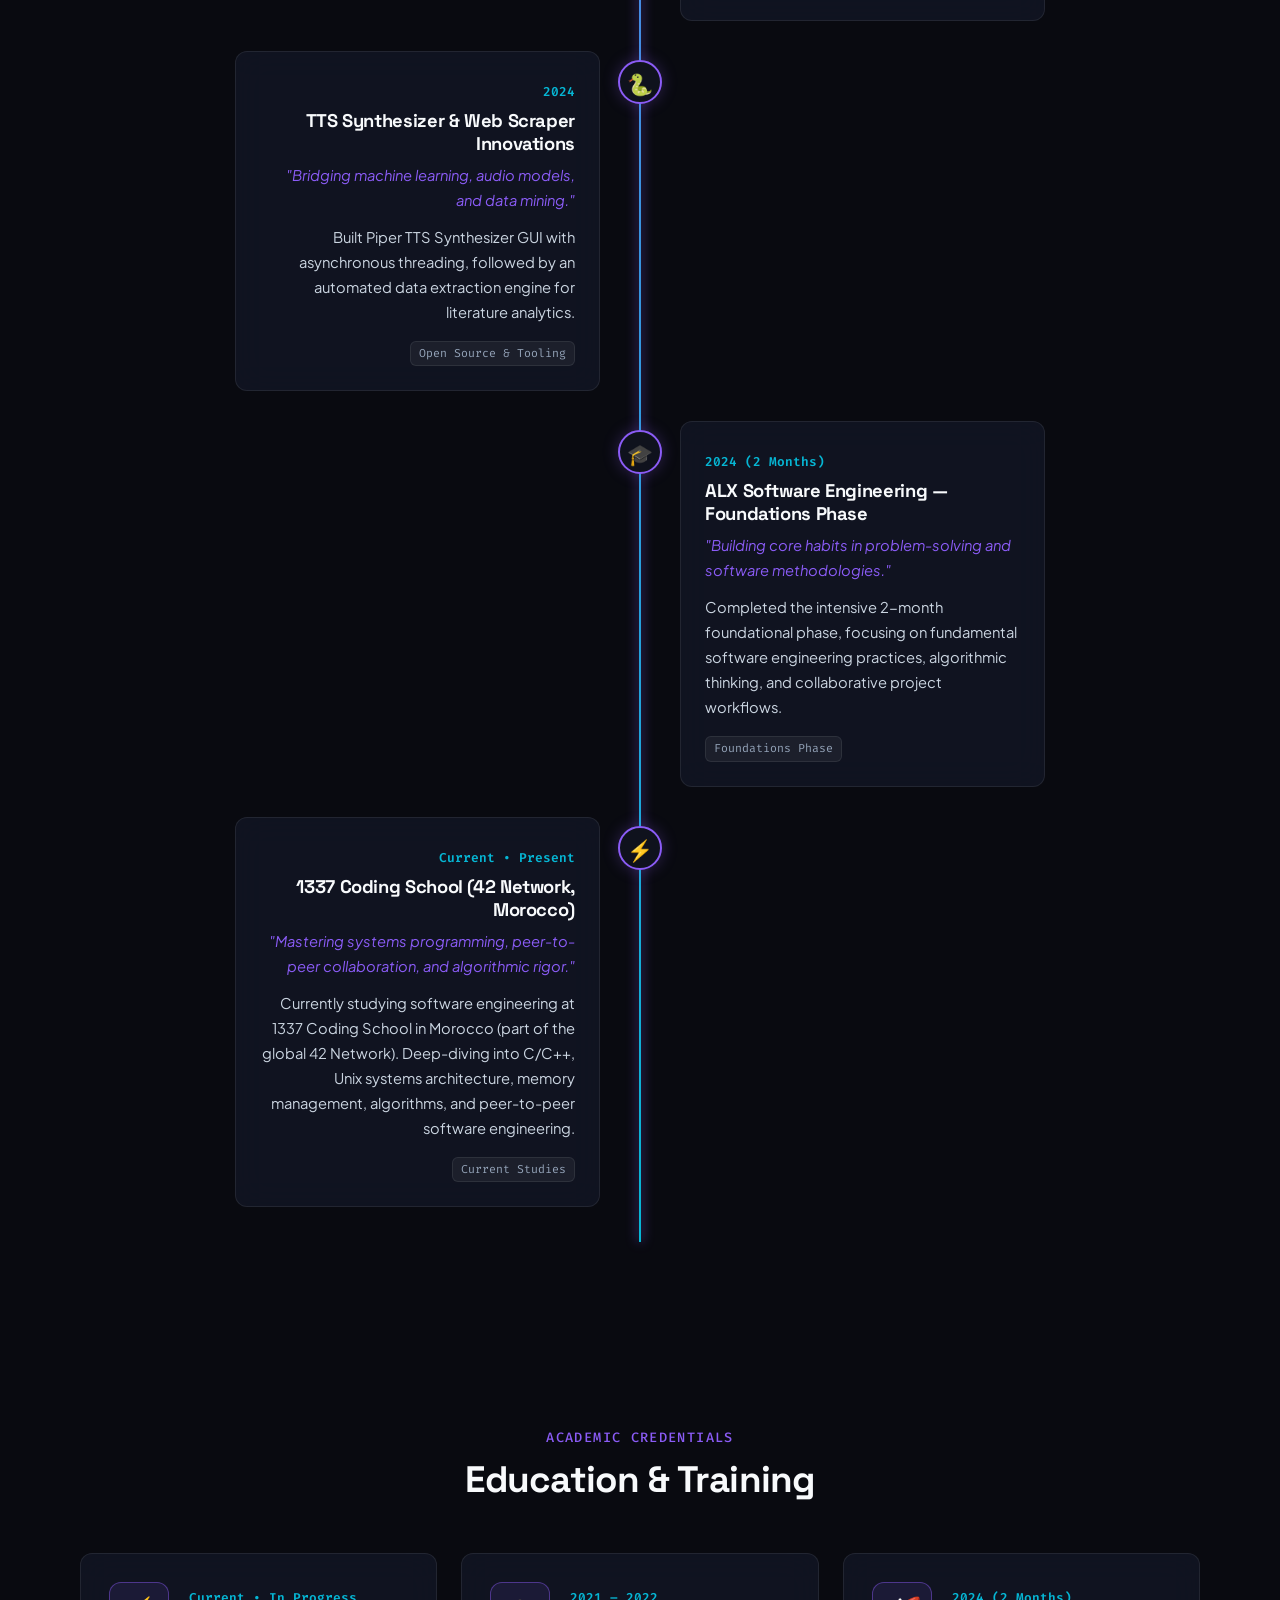
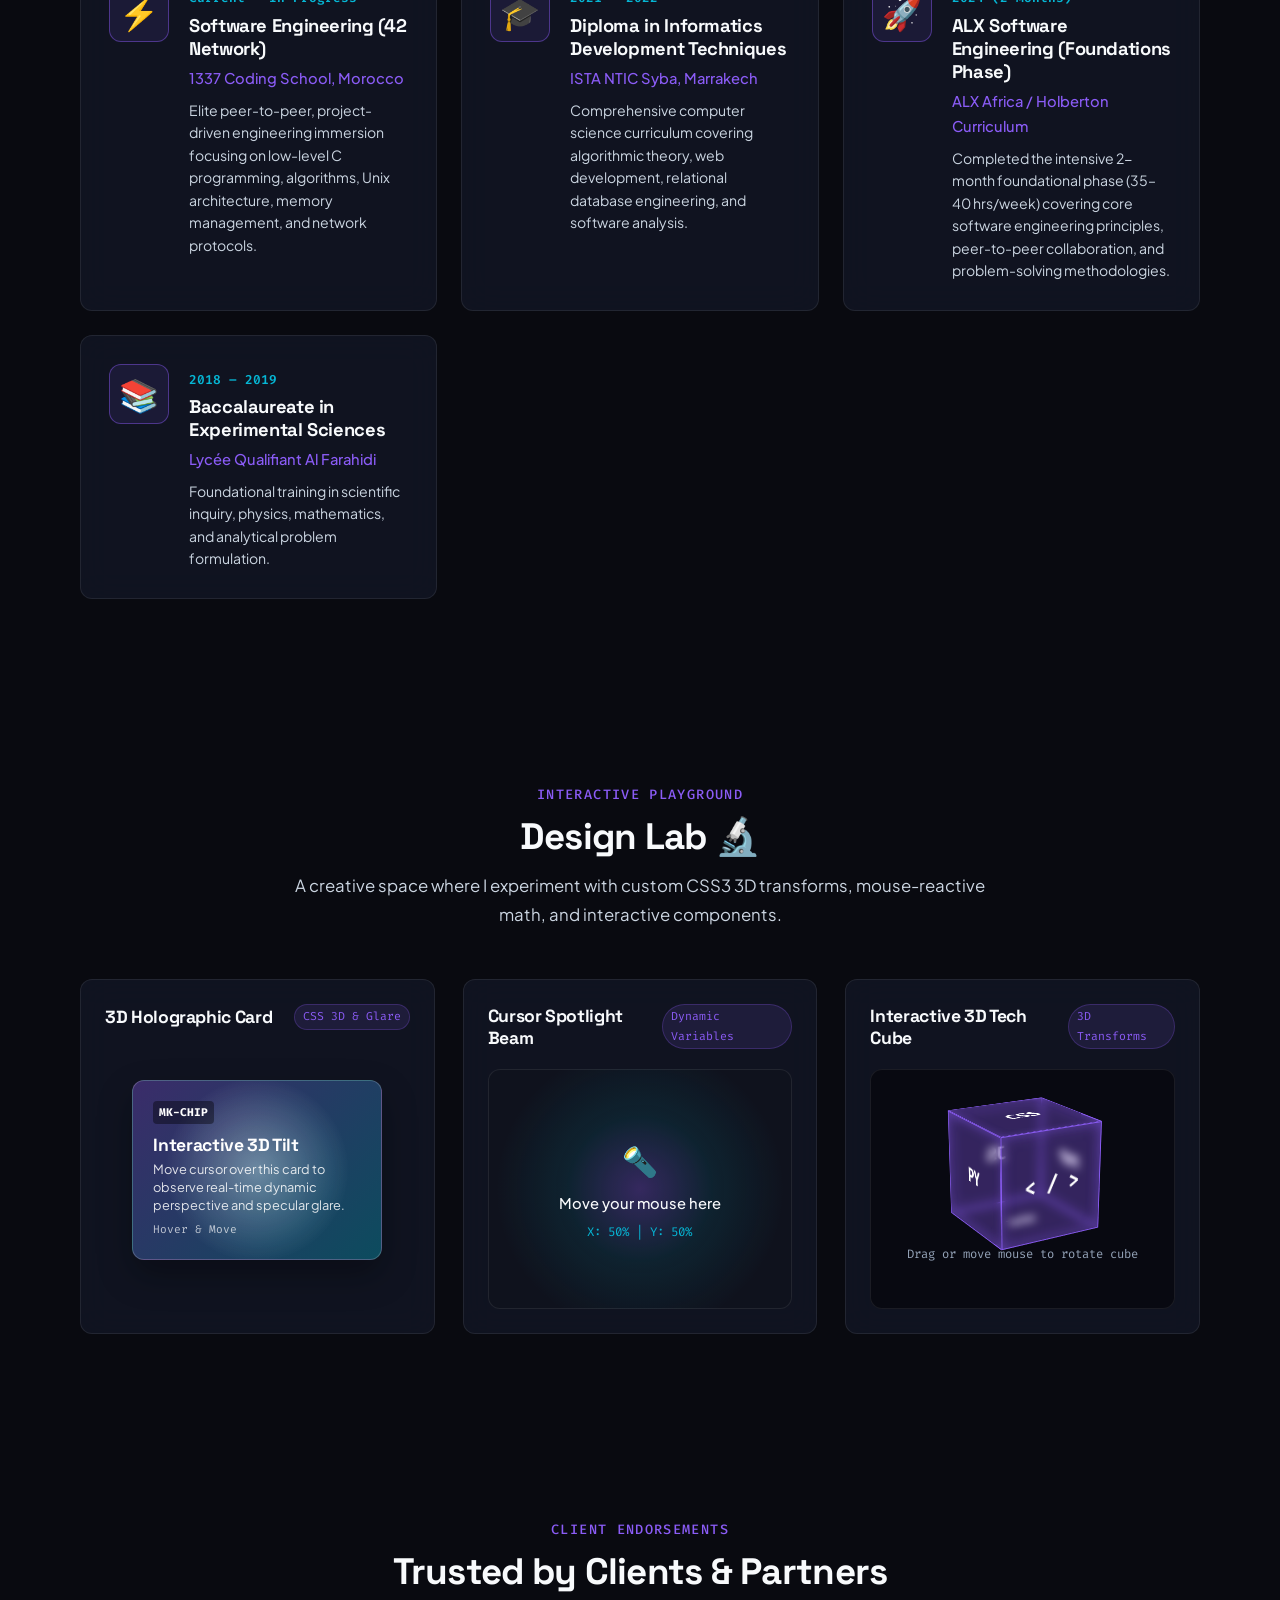
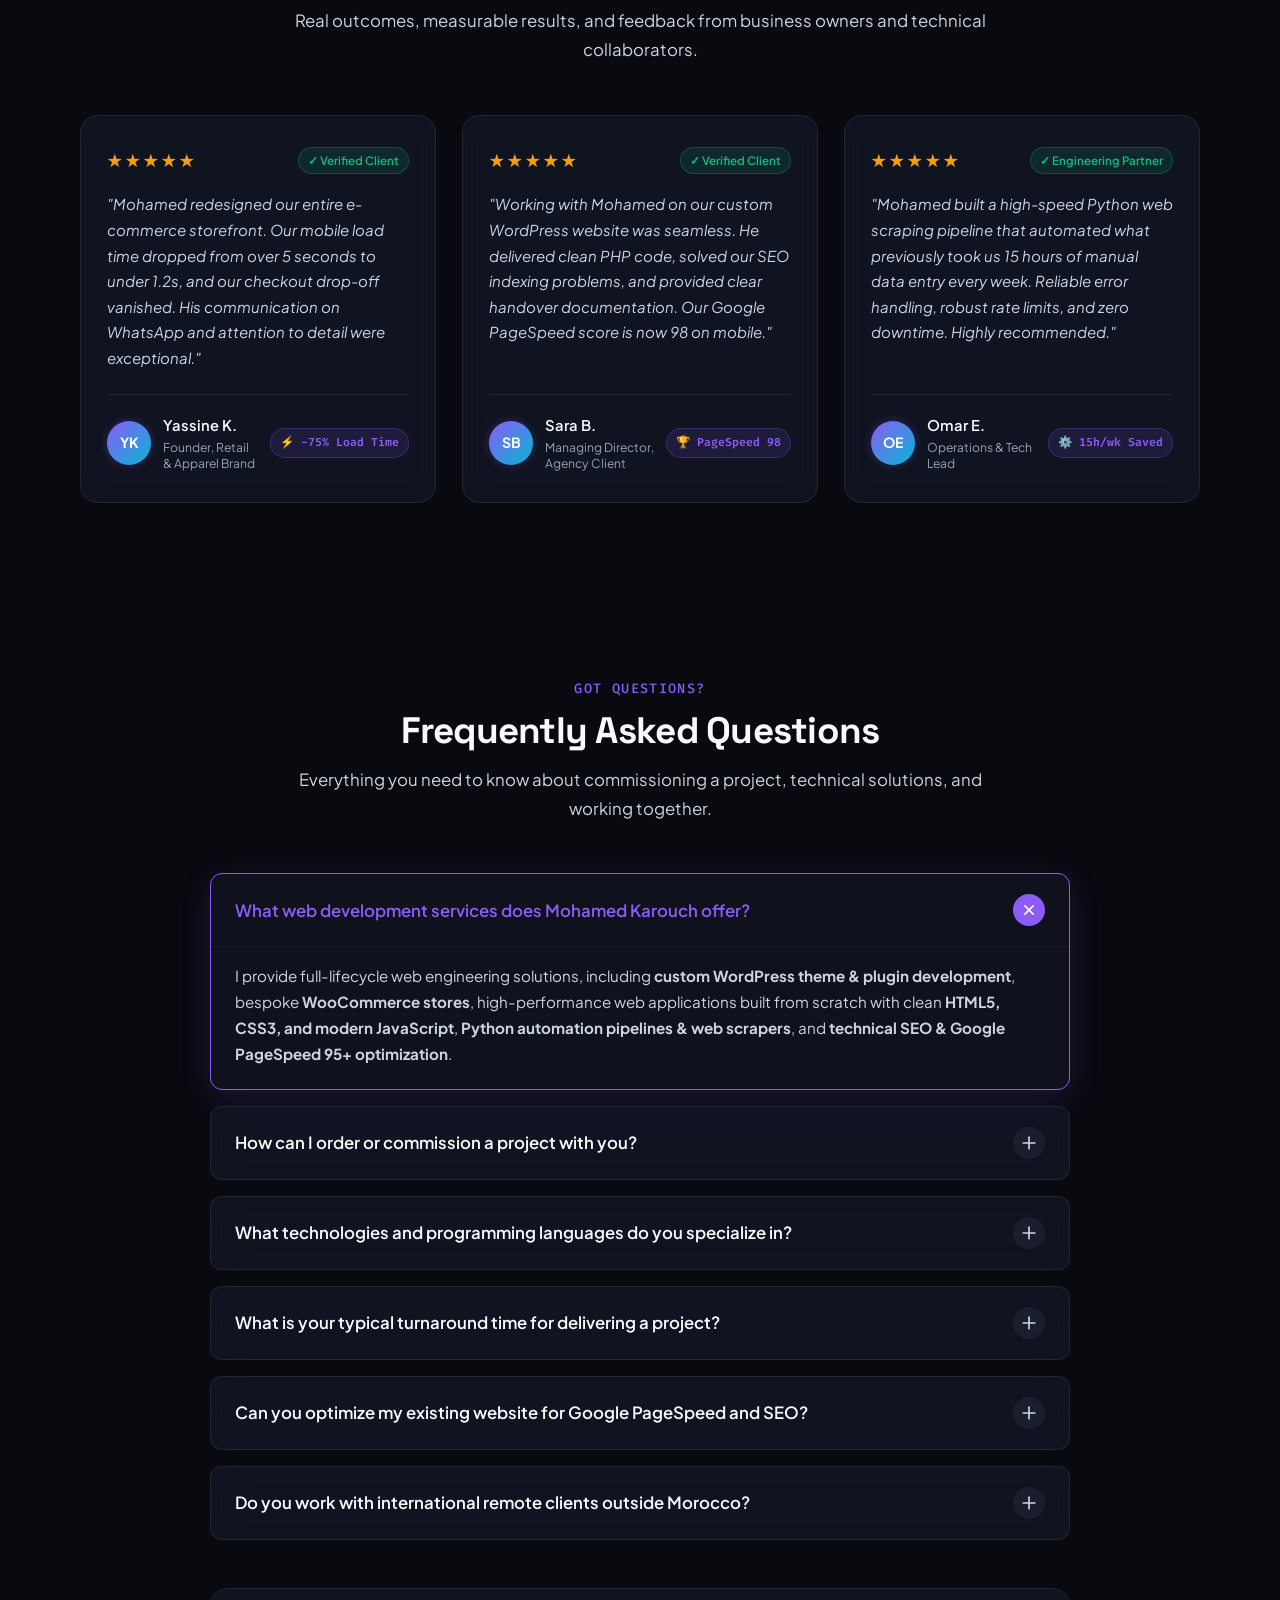
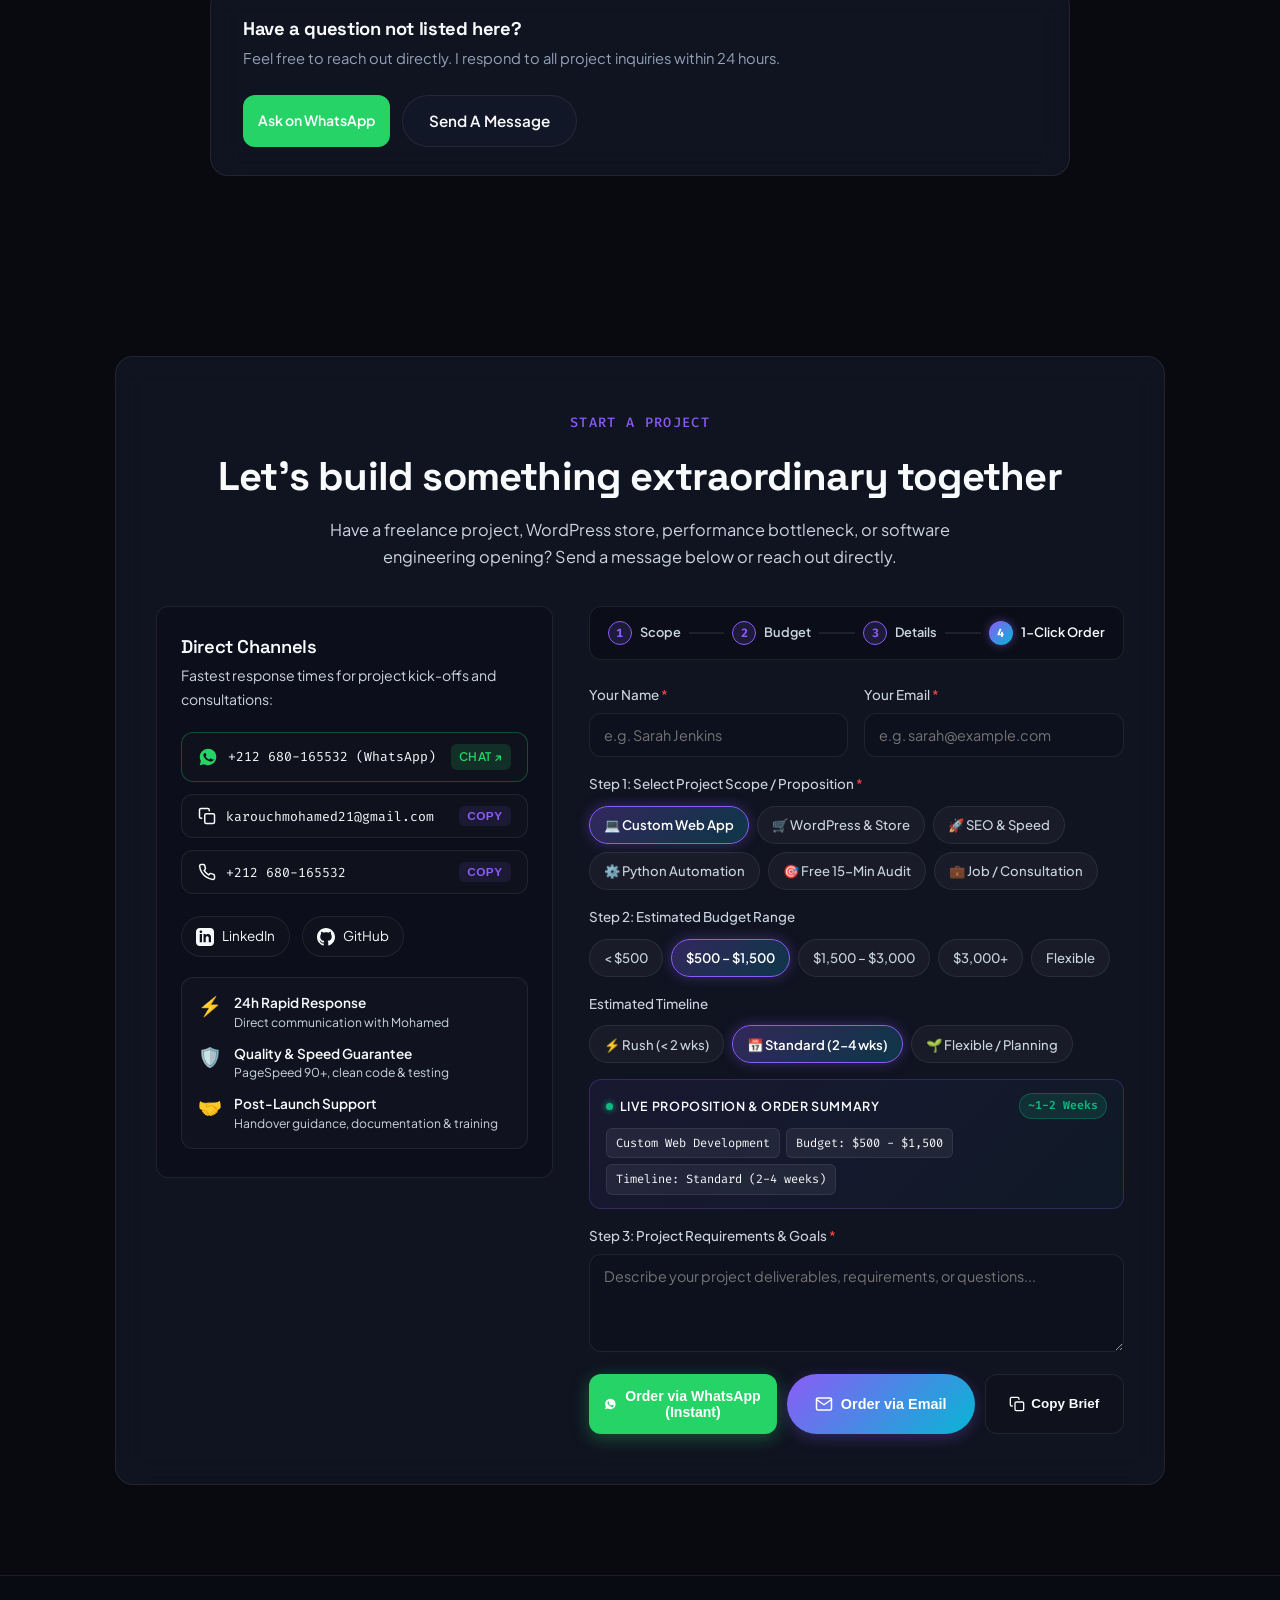
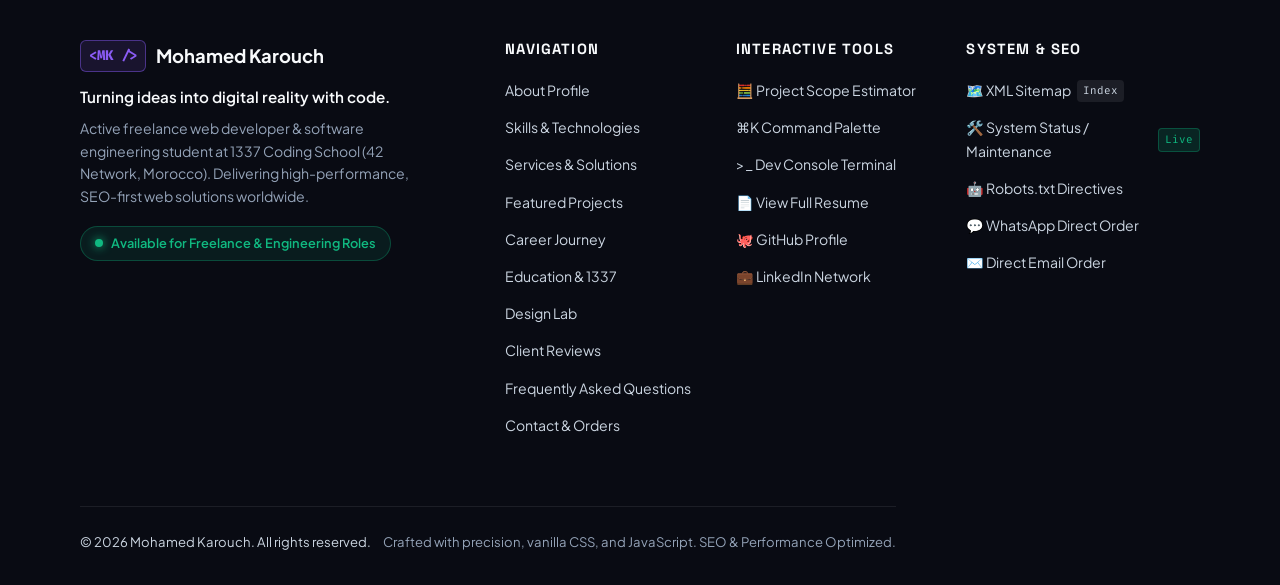
==== commit bf423063: "fix(cache-theme): switch sw.js to network-first, remove immutable cache in netlify.toml, soften ligh" ====
--- a/index.html
+++ b/index.html
@@ -75,15 +75,15 @@
     <link rel="preconnect" href="https://fonts.gstatic.com" crossorigin>
     <link href="https://fonts.googleapis.com/css2?family=Fira+Code:wght@400;500;600&family=Plus+Jakarta+Sans:wght@300;400;500;600;700;800&family=Space+Grotesk:wght@500;600;700&display=swap" rel="stylesheet">
     <link rel="stylesheet" href="https://unpkg.com/aos@next/dist/aos.css" />
-    <link rel="stylesheet" href="css/base.css?v=2.3">
-    <link rel="stylesheet" href="css/header.css?v=2.3">
-    <link rel="stylesheet" href="css/hero.css?v=2.3">
-    <link rel="stylesheet" href="css/about-skills-services.css?v=2.3">
-    <link rel="stylesheet" href="css/projects-journey.css?v=2.3">
-    <link rel="stylesheet" href="css/contact-faq.css?v=2.3">
-    <link rel="stylesheet" href="css/modals-tools.css?v=2.3">
-    <link rel="stylesheet" href="css/footer.css?v=2.3">
-    <link rel="stylesheet" href="css/responsive.css?v=2.3">
+    <link rel="stylesheet" href="css/base.css?v=3.0">
+    <link rel="stylesheet" href="css/header.css?v=3.0">
+    <link rel="stylesheet" href="css/hero.css?v=3.0">
+    <link rel="stylesheet" href="css/about-skills-services.css?v=3.0">
+    <link rel="stylesheet" href="css/projects-journey.css?v=3.0">
+    <link rel="stylesheet" href="css/contact-faq.css?v=3.0">
+    <link rel="stylesheet" href="css/modals-tools.css?v=3.0">
+    <link rel="stylesheet" href="css/footer.css?v=3.0">
+    <link rel="stylesheet" href="css/responsive.css?v=3.0">
     <!-- Complete JSON-LD Structured Data (Schema.org) for Rich Google Search Snippets -->
     <script type="application/ld+json">
     {"@context": "https://schema.org", "@graph": [{"@type": "ProfilePage", "@id": "https://karouchmohamed.netlify.app/#profilepage", "url": "https://karouchmohamed.netlify.app/", "name": "Mohamed Karouch \u2014 Web Developer & Software Engineer Portfolio", "description": "Personal profile and project portfolio of Mohamed Karouch, an active freelance web developer & 1337 Coding School student (42 Network) in Morocco.", "isPartOf": {"@id": "https://karouchmohamed.netlify.app/#website"}, "about": {"@id": "https://karouchmohamed.netlify.app/#person"}, "mainEntity": {"@id": "https://karouchmohamed.netlify.app/#person"}, "dateCreated": "2024-01-15T09:00:00+01:00", "dateModified": "2026-09-27T17:50:00+01:00", "inLanguage": "en-US", "speakable": {"@type": "SpeakableSpecification", "cssSelector": [".hero-title", ".hero-tagline-h2", ".hero-description", ".about-lead"]}}, {"@type": "Person", "@id": "https://karouchmohamed.netlify.app/#person", "name": "Mohamed Karouch", "givenName": "Mohamed", "familyName": "Karouch", "url": "https://karouchmohamed.netlify.app/", "image": "https://karouchmohamed.netlify.app/images/profile-photo.jpg", "jobTitle": ["Web Developer", "Software Engineer", "Freelance Developer"], "telephone": "+212680165532", "email": "karouchmohamed21@gmail.com", "worksFor": {"@id": "https://karouchmohamed.netlify.app/#service-business"}, "alumniOf": [{"@type": "EducationalOrganization", "name": "1337 Coding School (42 Network)", "address": {"@type": "PostalAddress", "addressCountry": "Morocco"}}, {"@type": "EducationalOrganization", "name": "ISTA NTIC Syba", "address": {"@type": "PostalAddress", "addressLocality": "Marrakech", "addressCountry": "Morocco"}}], "address": {"@type": "PostalAddress", "addressLocality": "Marrakech / Amizmiz", "addressRegion": "Marrakech-Safi", "addressCountry": "Morocco"}, "knowsLanguage": ["Arabic", "English", "French"], "sameAs": ["https://github.com/MaximosMK", "https://www.linkedin.com/in/mohamed-karouch/", "https://wa.me/212680165532"], "knowsAbout": ["Web Development", "WordPress", "PHP", "JavaScript", "Python", "HTML5", "CSS3", "SQL", "MySQL", "Search Engine Optimization (SEO)", "Core Web Vitals", "Systems Programming in C", "Algorithms"], "hasOfferCatalog": {"@type": "OfferCatalog", "name": "Freelance Web Engineering Services", "itemListElement": [{"@type": "Offer", "itemOffered": {"@type": "Service", "name": "Custom Web Development", "description": "High-performance, bespoke web applications engineered with semantic HTML5, CSS3, and modern JavaScript."}}, {"@type": "Offer", "itemOffered": {"@type": "Service", "name": "WordPress & E-Commerce", "description": "Custom WordPress themes, WooCommerce stores, and secure payment integrations."}}, {"@type": "Offer", "itemOffered": {"@type": "Service", "name": "Technical SEO & Speed Optimization", "description": "Google PageSpeed 95+ tuning, structured Schema markup, and Core Web Vitals optimization."}}, {"@type": "Offer", "itemOffered": {"@type": "Service", "name": "Python Automation & Web Scraping", "description": "Data mining, automated pagination pipelines, and custom Python desktop applications."}}]}}, {"@type": "ProfessionalService", "@id": "https://karouchmohamed.netlify.app/#service-business", "name": "Mohamed Karouch \u2014 Freelance Web Development & Engineering", "url": "https://karouchmohamed.netlify.app/", "image": "https://karouchmohamed.netlify.app/images/profile-photo.jpg", "telephone": "+212680165532", "email": "karouchmohamed21@gmail.com", "priceRange": "$$", "currenciesAccepted": "USD, EUR, MAD", "paymentAccepted": "Cash, Credit Card, Bank Transfer, PayPal", "address": {"@type": "PostalAddress", "addressLocality": "Marrakech", "addressRegion": "Marrakech-Safi", "addressCountry": "MA"}, "geo": {"@type": "GeoCoordinates", "latitude": 31.6295, "longitude": -7.9811}, "areaServed": [{"@type": "Country", "name": "Morocco"}, {"@type": "AdministrativeArea", "name": "Worldwide"}], "openingHoursSpecification": [{"@type": "OpeningHoursSpecification", "dayOfWeek": ["Monday", "Tuesday", "Wednesday", "Thursday", "Friday", "Saturday"], "opens": "09:00", "closes": "21:00"}], "founder": {"@id": "https://karouchmohamed.netlify.app/#person"}}, {"@type": "WebSite", "@id": "https://karouchmohamed.netlify.app/#website", "url": "https://karouchmohamed.netlify.app/", "name": "Mohamed Karouch Portfolio", "description": "Personal portfolio of Mohamed Karouch, an active freelance web developer and software engineering student at 1337 Coding School in Morocco.", "publisher": {"@id": "https://karouchmohamed.netlify.app/#person"}}, {"@type": "BreadcrumbList", "itemListElement": [{"@type": "ListItem", "position": 1, "name": "Home", "item": "https://karouchmohamed.netlify.app/"}, {"@type": "ListItem", "position": 2, "name": "Services & Solutions", "item": "https://karouchmohamed.netlify.app/#services"}, {"@type": "ListItem", "position": 3, "name": "Featured Projects", "item": "https://karouchmohamed.netlify.app/#projects"}, {"@type": "ListItem", "position": 4, "name": "Frequently Asked Questions", "item": "https://karouchmohamed.netlify.app/#faq"}, {"@type": "ListItem", "position": 5, "name": "Contact & Orders", "item": "https://karouchmohamed.netlify.app/#contact"}]}, {"@type": "FAQPage", "@id": "https://karouchmohamed.netlify.app/#faq", "mainEntity": [{"@type": "Question", "name": "What web development services does Mohamed Karouch offer?", "acceptedAnswer": {"@type": "Answer", "text": "Mohamed provides full-cycle web engineering, including custom WordPress themes and plugins, WooCommerce e-commerce development, high-performance web applications (HTML5/CSS3/JavaScript), Python web scraping & automation pipelines, and technical SEO / Core Web Vitals optimization."}}, {"@type": "Question", "name": "How can I order or commission a project with Mohamed Karouch?", "acceptedAnswer": {"@type": "Answer", "text": "You can use the interactive project estimator directly on this portfolio, submit the project inquiry form, or message Mohamed on WhatsApp at +212 680-165532. After discussing requirements, Mohamed provides a clear scope, timeline, and milestone agreement."}}, {"@type": "Question", "name": "What technologies and programming languages do you specialize in?", "acceptedAnswer": {"@type": "Answer", "text": "Mohamed specializes in WordPress, PHP, JavaScript (ES6+), modern CSS3/HTML5, MySQL, and Python. Additionally, as a student at 1337 Coding School (42 Network), Mohamed has deep mastery of low-level systems programming in C and C++, algorithms, and Unix architecture."}}, {"@type": "Question", "name": "What is the typical turnaround time for a project?", "acceptedAnswer": {"@type": "Answer", "text": "Most standard website projects and custom solutions are delivered within 1 to 3 weeks depending on complexity. Priority rush delivery (< 10 days) is available for time-sensitive business projects."}}, {"@type": "Question", "name": "Can you optimize my existing website for Google PageSpeed and SEO?", "acceptedAnswer": {"@type": "Answer", "text": "Yes. Mohamed conducts in-depth technical SEO audits, optimizes Core Web Vitals (LCP, INP, CLS), cleans unneeded theme bloat, integrates structured Schema.org markup, and tunes server responses to achieve 90+ mobile Google PageSpeed scores."}}, {"@type": "Question", "name": "Do you work with international remote clients outside Morocco?", "acceptedAnswer": {"@type": "Answer", "text": "Yes, Mohamed regularly collaborates with remote clients across Morocco, Europe, North America, and globally. Asynchronous progress updates, GitHub tracking, and multiple currencies (USD, EUR, MAD) are fully supported."}}]}]}
@@ -988,9 +988,9 @@
     <script src="https://unpkg.com/aos@next/dist/aos.js"></script>
     <script src="https://cdnjs.cloudflare.com/ajax/libs/gsap/3.12.2/gsap.min.js"></script>
     <script src="https://cdnjs.cloudflare.com/ajax/libs/gsap/3.12.2/TextPlugin.min.js"></script>
-        <script defer src="js/sound-theme.js?v=2.3"></script>
-    <script defer src="js/components.js?v=2.3"></script>
-    <script defer src="js/tools.js?v=2.3"></script>
-    <script defer src="js/main.js?v=2.3"></script>
+        <script defer src="js/sound-theme.js?v=3.0"></script>
+    <script defer src="js/components.js?v=3.0"></script>
+    <script defer src="js/tools.js?v=3.0"></script>
+    <script defer src="js/main.js?v=3.0"></script>
 </body>
 </html>
--- a/css/base.css
+++ b/css/base.css
@@ -50,14 +50,14 @@
 }
 
 /* --- Light Theme Overrides (Calm, Soft-Slate, Glare-Free) --- */
-html.light-theme, body.light-theme {
-    --bg-body: #eef2f6;
-    --bg-surface: #f8fafc;
+:root.light-theme, html.light-theme, body.light-theme {
+    --bg-body: #e6ebf2;
+    --bg-surface: #f1f4f9;
     --bg-card: #ffffff;
     --bg-card-hover: #ffffff;
-    --bg-glass: rgba(255, 255, 255, 0.92);
-    --border-card: #dbe2ec;
-    --border-hover: rgba(99, 102, 241, 0.35);
+    --bg-glass: rgba(255, 255, 255, 0.95);
+    --border-card: #cbd5e1;
+    --border-hover: rgba(99, 102, 241, 0.40);
     --border-focus: #6366f1;
 
     --text-primary: #0f172a;
@@ -69,12 +69,17 @@
     --accent-secondary: #0ea5e9;
     --accent-gradient: linear-gradient(135deg, #6366f1 0%, #0ea5e9 100%);
     --accent-gradient-hover: linear-gradient(135deg, #4f46e5 0%, #0284c7 100%);
-    --accent-glow: rgba(99, 102, 241, 0.12);
-
-    --shadow-sm: 0 1px 3px rgba(15, 23, 42, 0.05), 0 1px 2px rgba(15, 23, 42, 0.03);
-    --shadow-md: 0 4px 16px -2px rgba(15, 23, 42, 0.07), 0 2px 6px -1px rgba(15, 23, 42, 0.03);
-    --shadow-lg: 0 10px 25px -4px rgba(15, 23, 42, 0.10), 0 4px 8px -2px rgba(15, 23, 42, 0.03);
-    --shadow-glow: 0 0 15px rgba(99, 102, 241, 0.06);
+    --accent-glow: rgba(99, 102, 241, 0.10);
+
+    --shadow-sm: 0 1px 3px rgba(15, 23, 42, 0.08), 0 1px 2px rgba(15, 23, 42, 0.04);
+    --shadow-md: 0 4px 16px -2px rgba(15, 23, 42, 0.08), 0 2px 6px -1px rgba(15, 23, 42, 0.04);
+    --shadow-lg: 0 10px 25px -4px rgba(15, 23, 42, 0.12), 0 4px 8px -2px rgba(15, 23, 42, 0.04);
+    --shadow-glow: 0 0 15px rgba(99, 102, 241, 0.05);
+}
+
+body.light-theme {
+    background-color: var(--bg-body) !important;
+    color: var(--text-primary) !important;
 }
 
 /* --- Reset & Global Defaults --- */
--- a/css/hero.css
+++ b/css/hero.css
@@ -21,7 +21,7 @@
 }
 
 body.light-theme .hero-glow-sphere {
-    opacity: 0.05;
+    display: none !important;
 }
 
 .glow-1 {
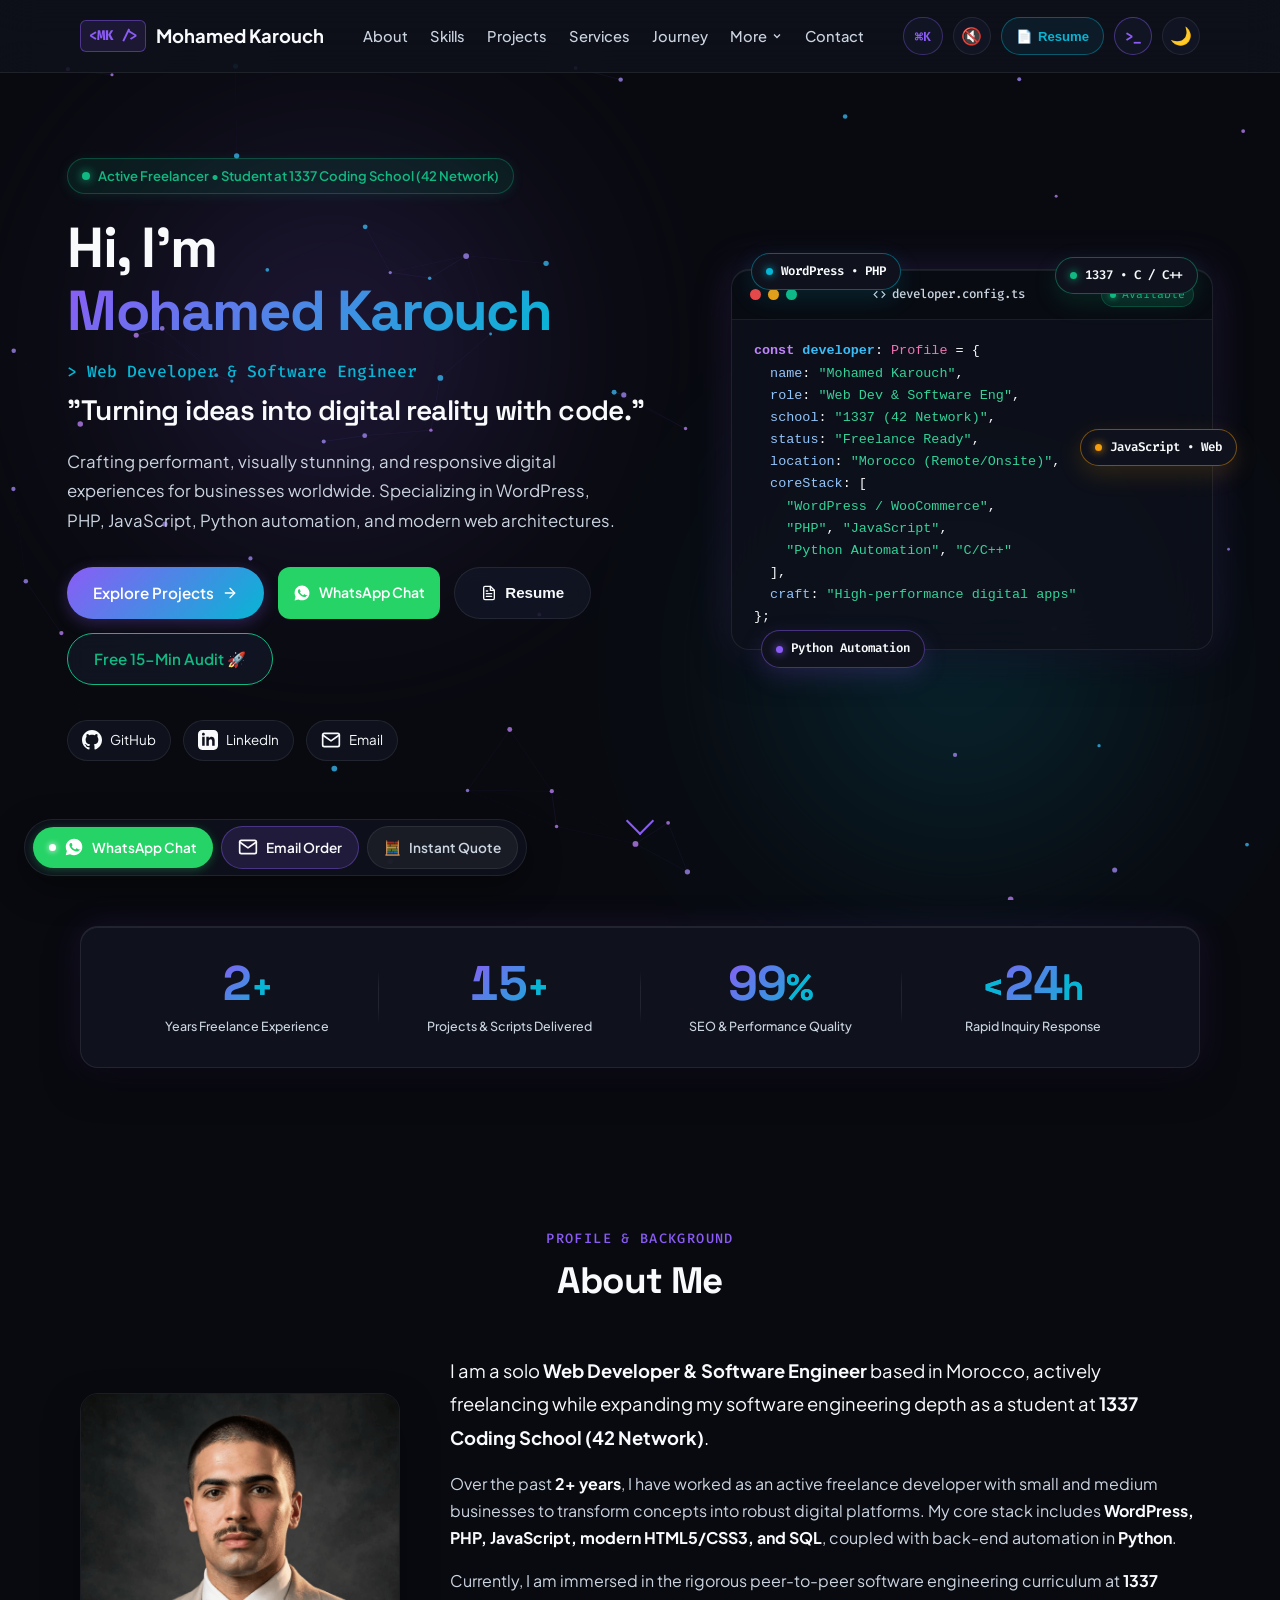
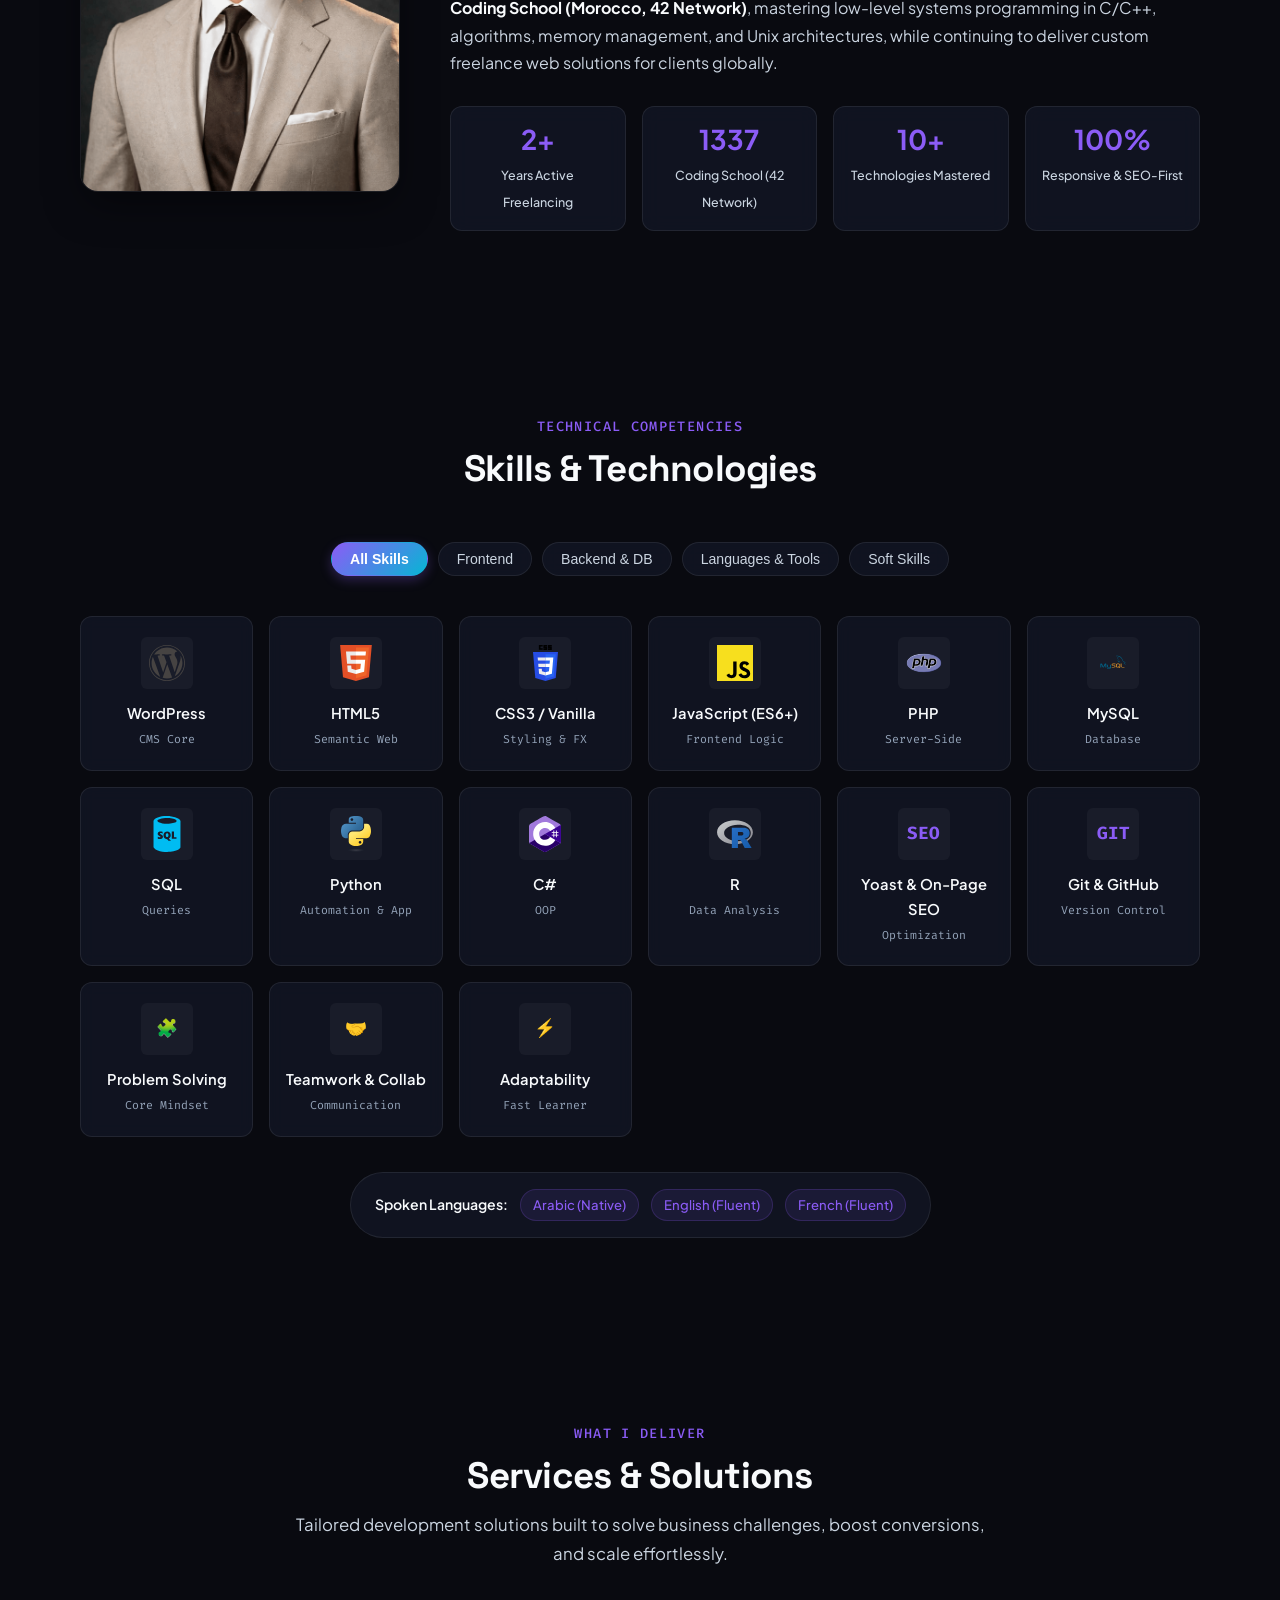
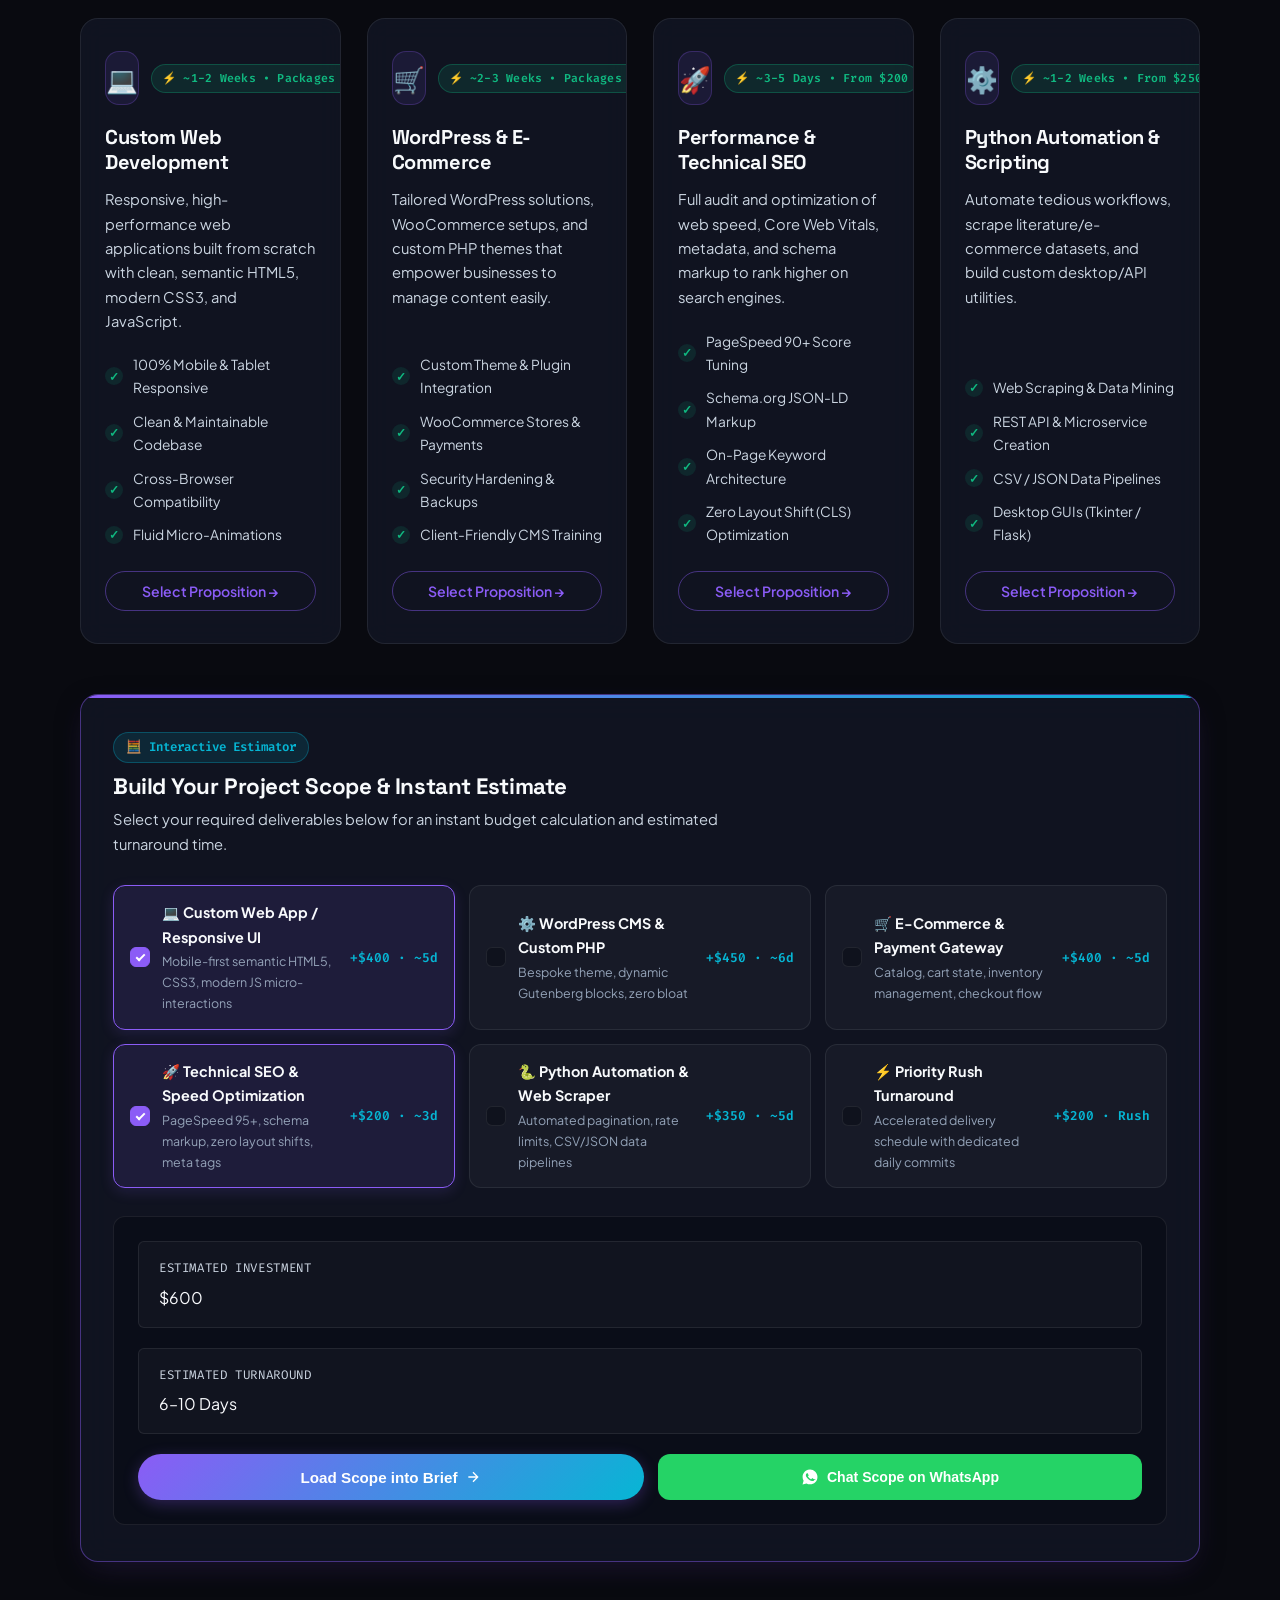
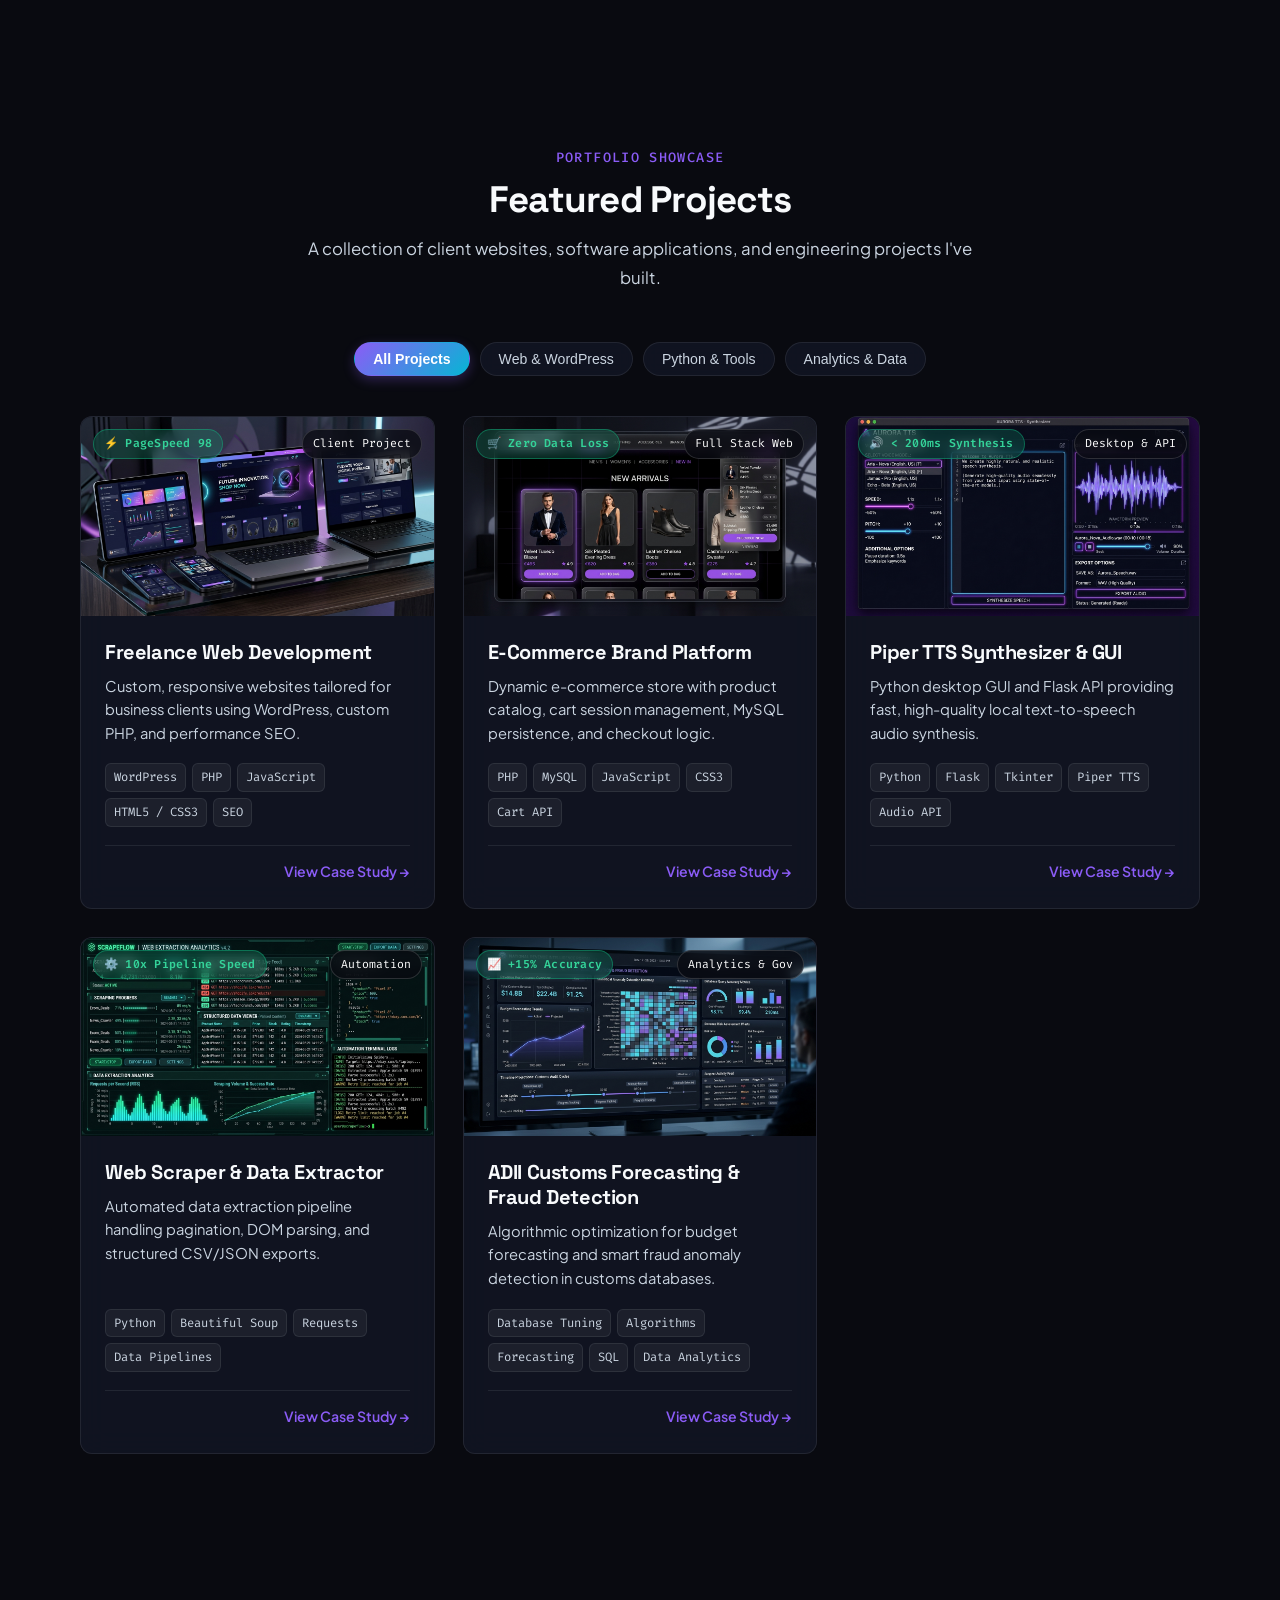
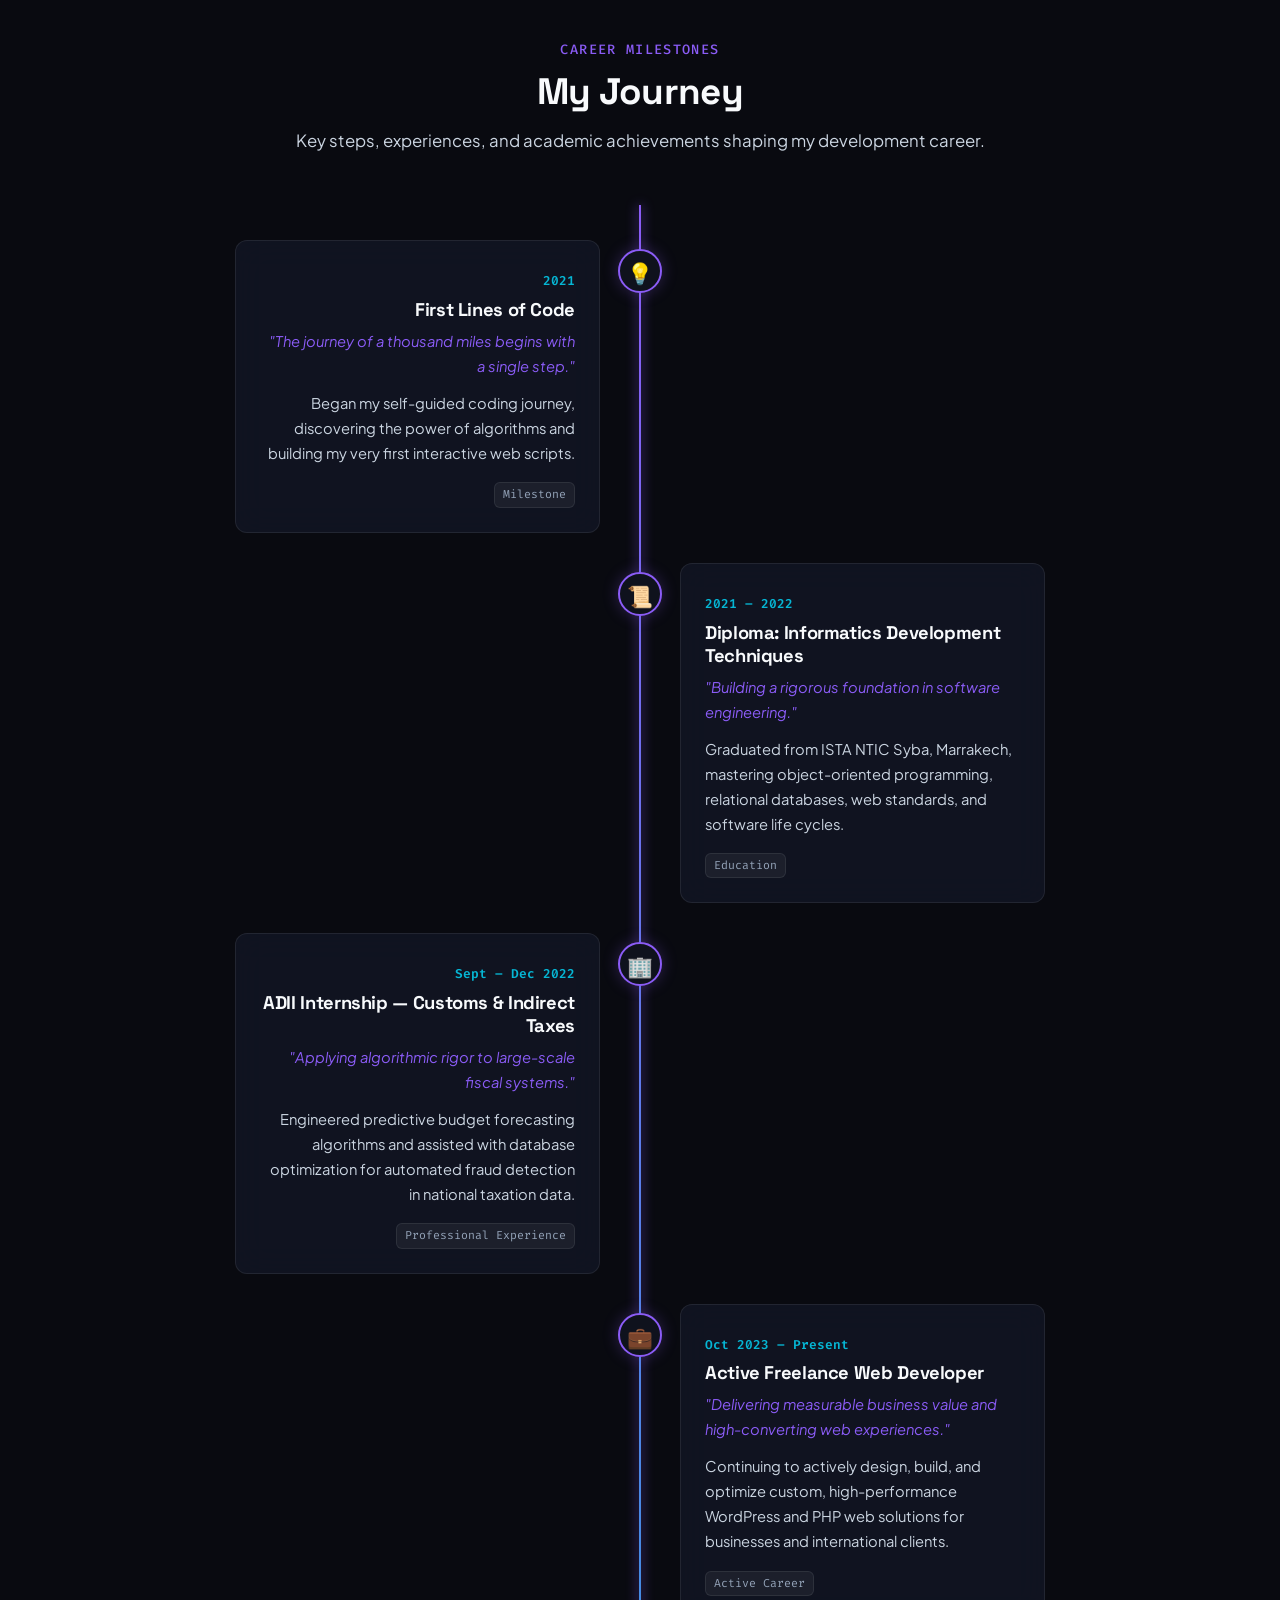
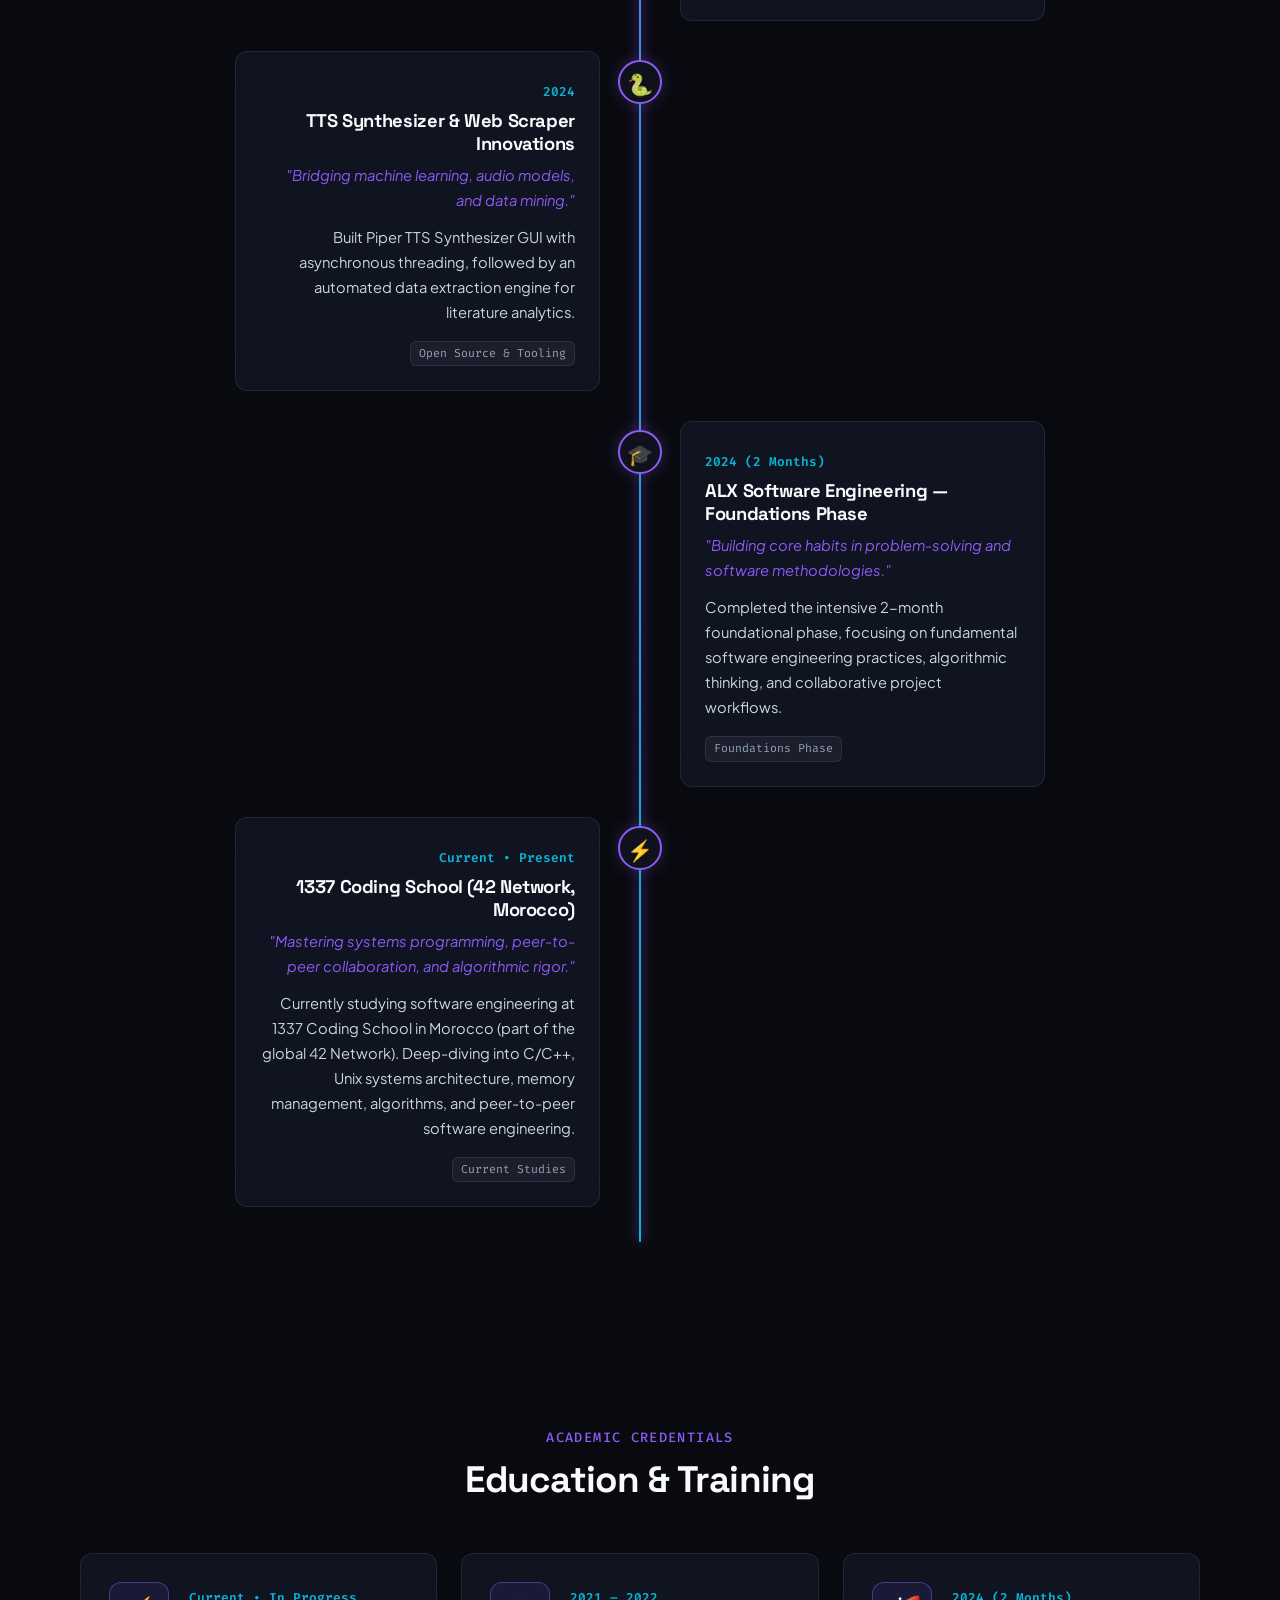
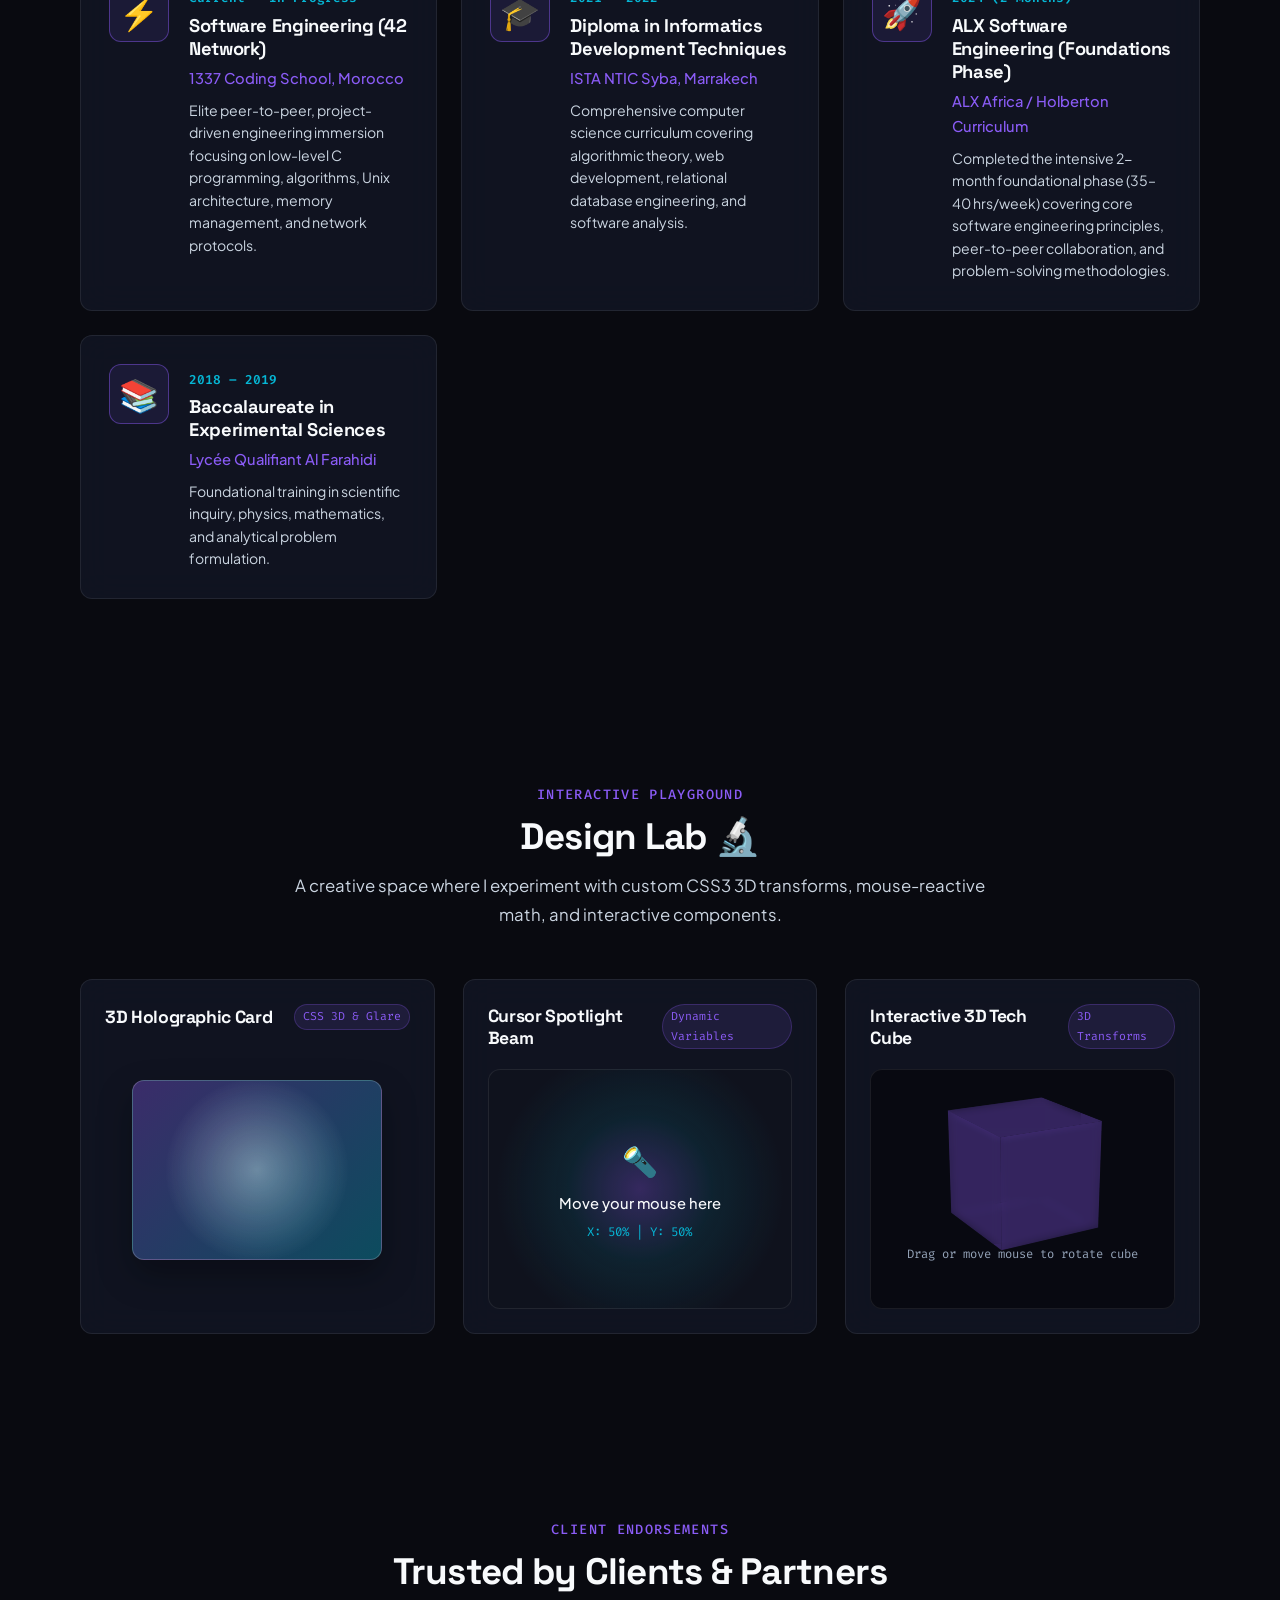
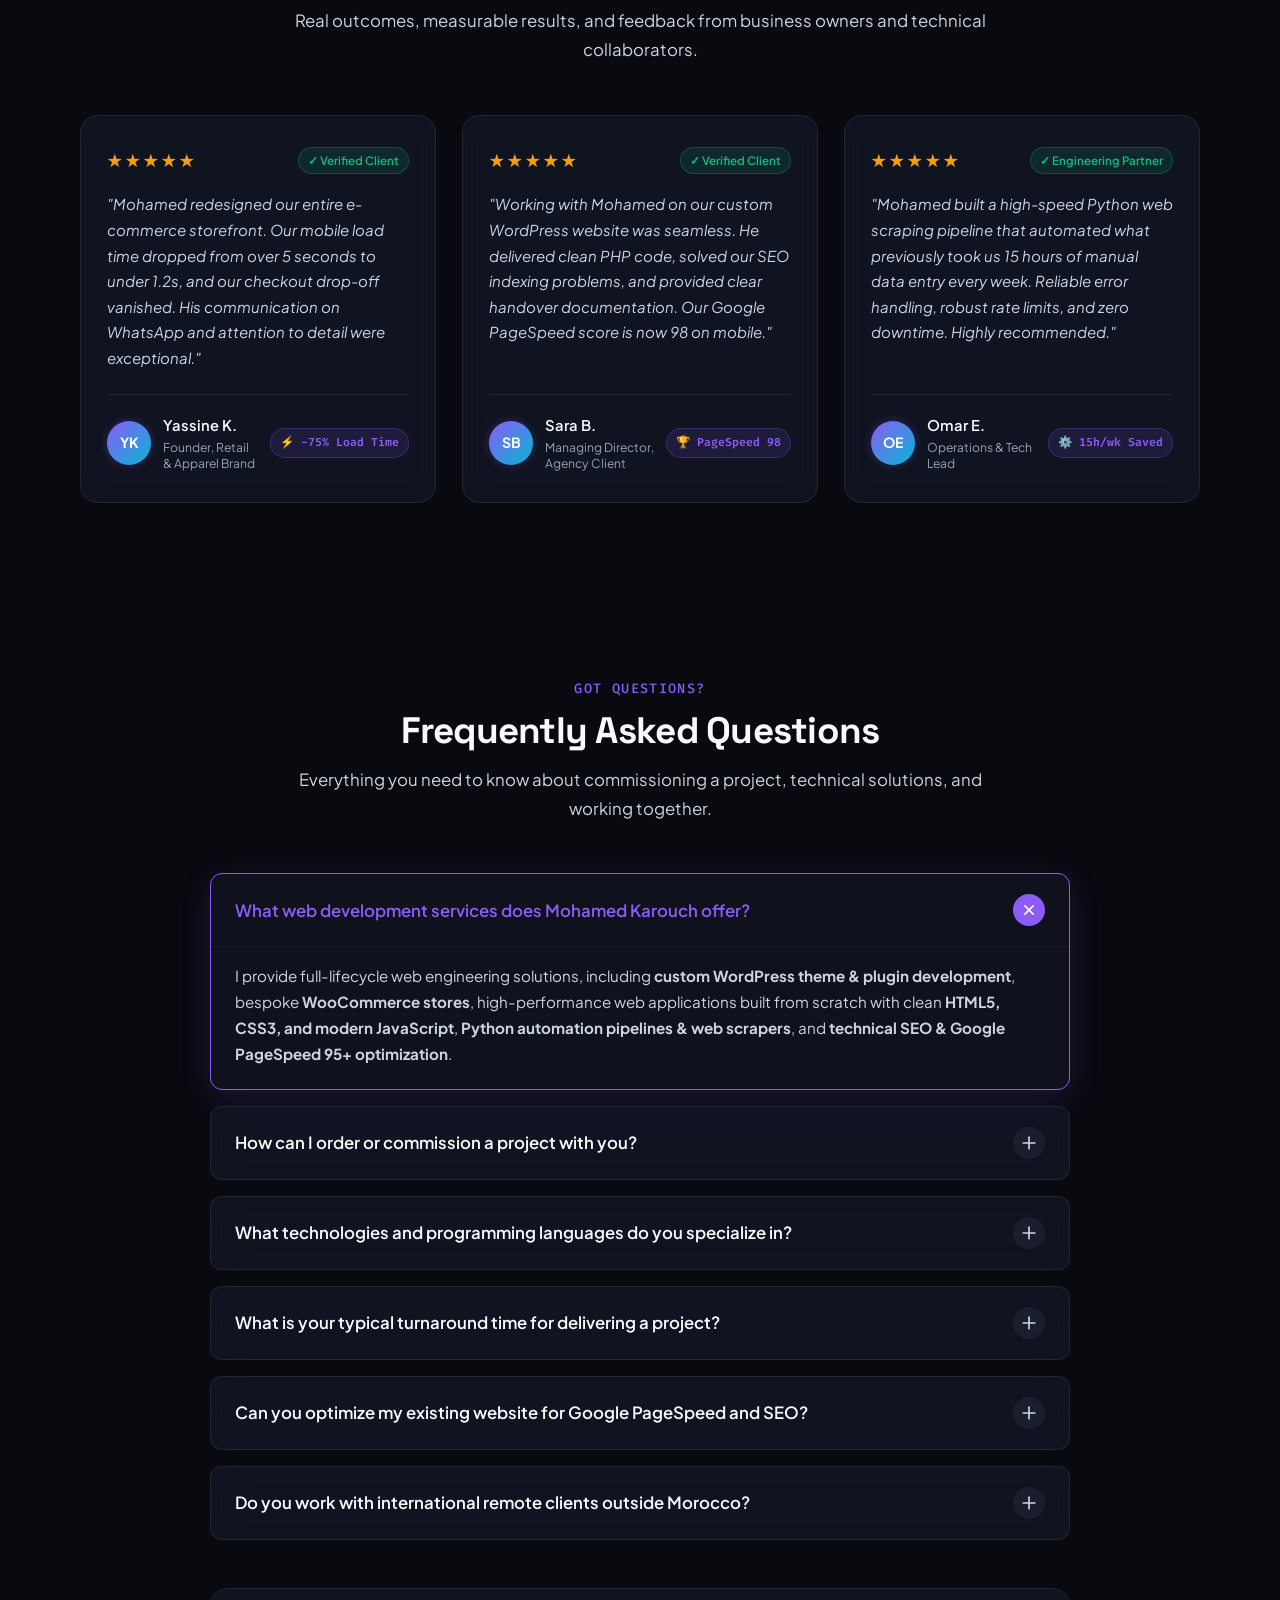
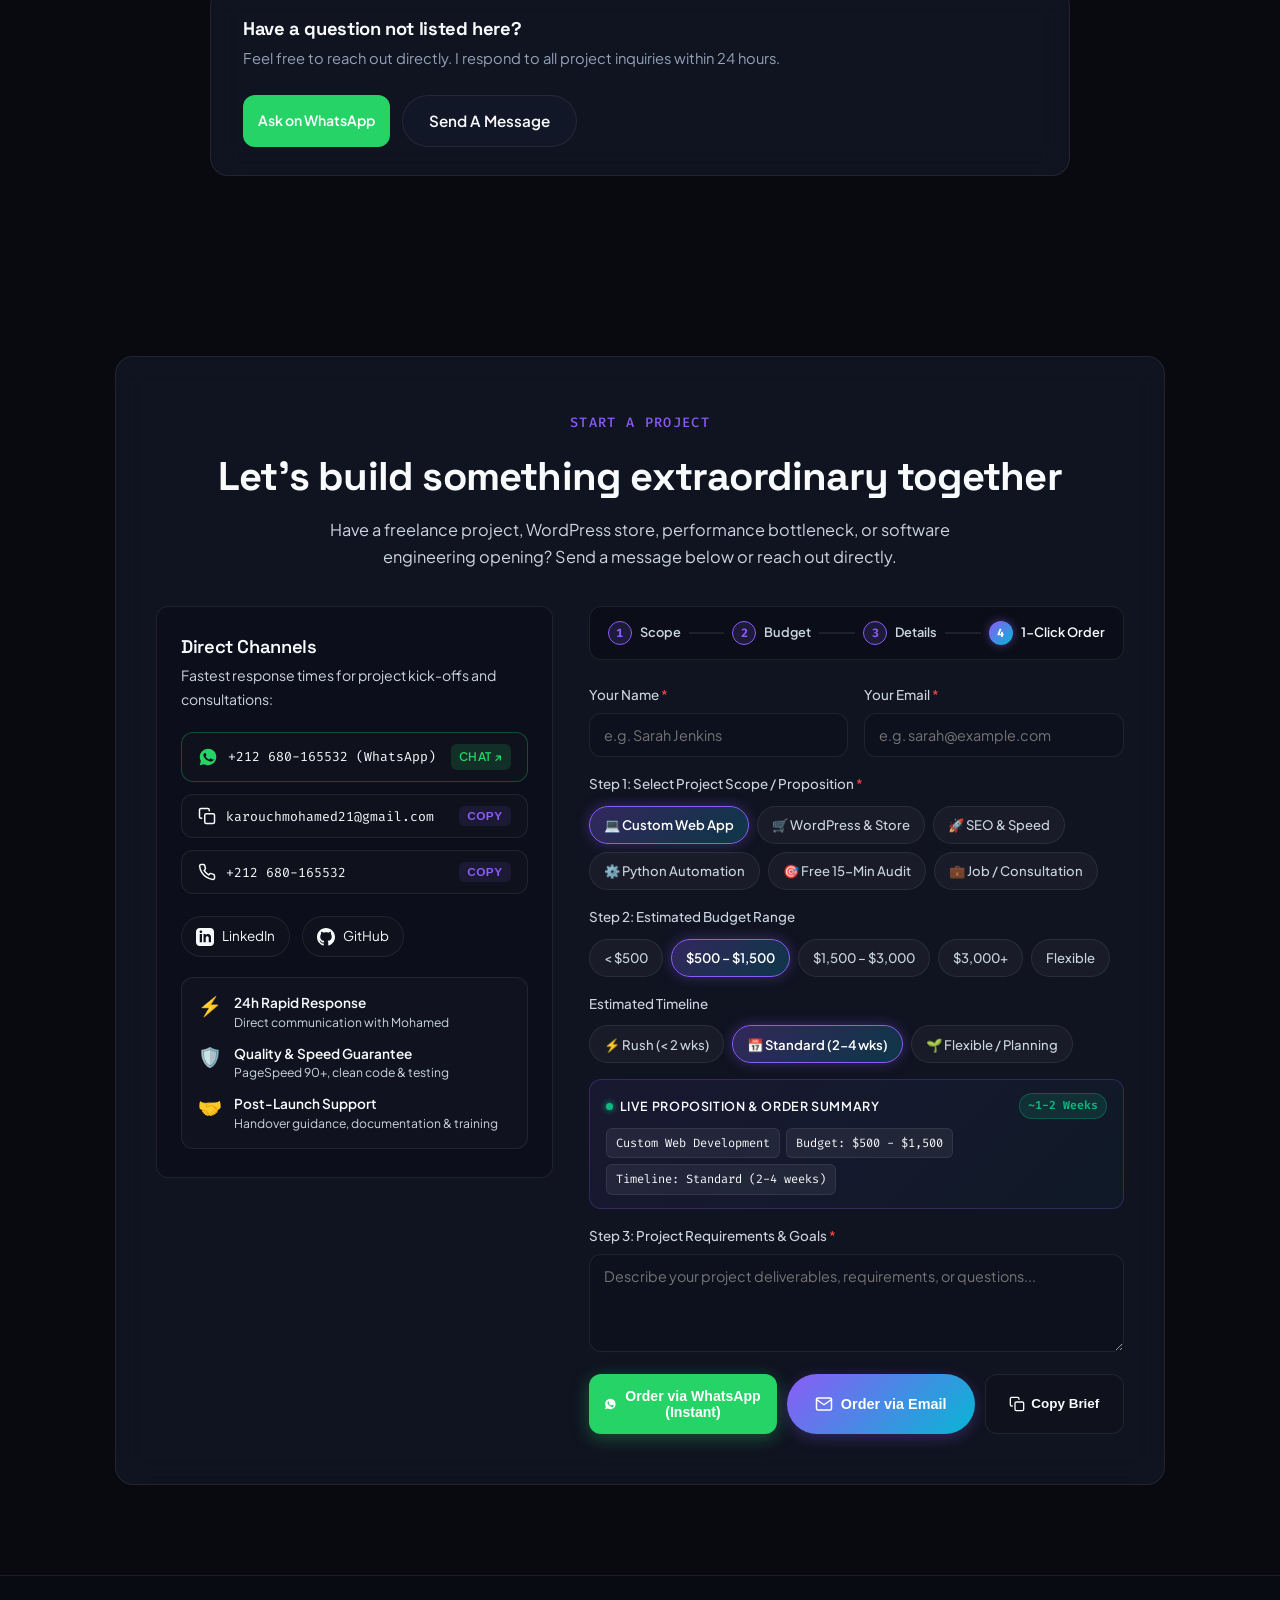
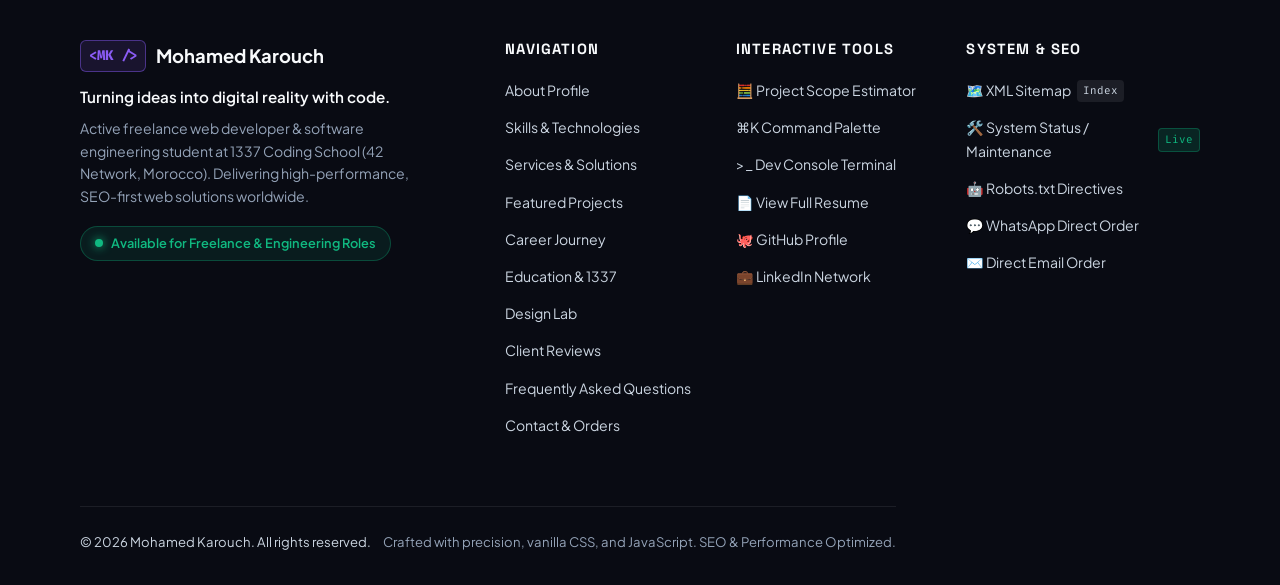
==== commit c07c85f6: "fix(theme-visuals): luxury porcelain light mode, high-contrast jewel particles, and cohesive section" ====
--- a/index.html
+++ b/index.html
@@ -75,15 +75,15 @@
     <link rel="preconnect" href="https://fonts.gstatic.com" crossorigin>
     <link href="https://fonts.googleapis.com/css2?family=Fira+Code:wght@400;500;600&family=Plus+Jakarta+Sans:wght@300;400;500;600;700;800&family=Space+Grotesk:wght@500;600;700&display=swap" rel="stylesheet">
     <link rel="stylesheet" href="https://unpkg.com/aos@next/dist/aos.css" />
-    <link rel="stylesheet" href="css/base.css?v=3.0">
-    <link rel="stylesheet" href="css/header.css?v=3.0">
-    <link rel="stylesheet" href="css/hero.css?v=3.0">
-    <link rel="stylesheet" href="css/about-skills-services.css?v=3.0">
-    <link rel="stylesheet" href="css/projects-journey.css?v=3.0">
-    <link rel="stylesheet" href="css/contact-faq.css?v=3.0">
-    <link rel="stylesheet" href="css/modals-tools.css?v=3.0">
-    <link rel="stylesheet" href="css/footer.css?v=3.0">
-    <link rel="stylesheet" href="css/responsive.css?v=3.0">
+    <link rel="stylesheet" href="css/base.css?v=3.2">
+    <link rel="stylesheet" href="css/header.css?v=3.2">
+    <link rel="stylesheet" href="css/hero.css?v=3.2">
+    <link rel="stylesheet" href="css/about-skills-services.css?v=3.2">
+    <link rel="stylesheet" href="css/projects-journey.css?v=3.2">
+    <link rel="stylesheet" href="css/contact-faq.css?v=3.2">
+    <link rel="stylesheet" href="css/modals-tools.css?v=3.2">
+    <link rel="stylesheet" href="css/footer.css?v=3.2">
+    <link rel="stylesheet" href="css/responsive.css?v=3.2">
     <!-- Complete JSON-LD Structured Data (Schema.org) for Rich Google Search Snippets -->
     <script type="application/ld+json">
     {"@context": "https://schema.org", "@graph": [{"@type": "ProfilePage", "@id": "https://karouchmohamed.netlify.app/#profilepage", "url": "https://karouchmohamed.netlify.app/", "name": "Mohamed Karouch \u2014 Web Developer & Software Engineer Portfolio", "description": "Personal profile and project portfolio of Mohamed Karouch, an active freelance web developer & 1337 Coding School student (42 Network) in Morocco.", "isPartOf": {"@id": "https://karouchmohamed.netlify.app/#website"}, "about": {"@id": "https://karouchmohamed.netlify.app/#person"}, "mainEntity": {"@id": "https://karouchmohamed.netlify.app/#person"}, "dateCreated": "2024-01-15T09:00:00+01:00", "dateModified": "2026-09-27T17:50:00+01:00", "inLanguage": "en-US", "speakable": {"@type": "SpeakableSpecification", "cssSelector": [".hero-title", ".hero-tagline-h2", ".hero-description", ".about-lead"]}}, {"@type": "Person", "@id": "https://karouchmohamed.netlify.app/#person", "name": "Mohamed Karouch", "givenName": "Mohamed", "familyName": "Karouch", "url": "https://karouchmohamed.netlify.app/", "image": "https://karouchmohamed.netlify.app/images/profile-photo.jpg", "jobTitle": ["Web Developer", "Software Engineer", "Freelance Developer"], "telephone": "+212680165532", "email": "karouchmohamed21@gmail.com", "worksFor": {"@id": "https://karouchmohamed.netlify.app/#service-business"}, "alumniOf": [{"@type": "EducationalOrganization", "name": "1337 Coding School (42 Network)", "address": {"@type": "PostalAddress", "addressCountry": "Morocco"}}, {"@type": "EducationalOrganization", "name": "ISTA NTIC Syba", "address": {"@type": "PostalAddress", "addressLocality": "Marrakech", "addressCountry": "Morocco"}}], "address": {"@type": "PostalAddress", "addressLocality": "Marrakech / Amizmiz", "addressRegion": "Marrakech-Safi", "addressCountry": "Morocco"}, "knowsLanguage": ["Arabic", "English", "French"], "sameAs": ["https://github.com/MaximosMK", "https://www.linkedin.com/in/mohamed-karouch/", "https://wa.me/212680165532"], "knowsAbout": ["Web Development", "WordPress", "PHP", "JavaScript", "Python", "HTML5", "CSS3", "SQL", "MySQL", "Search Engine Optimization (SEO)", "Core Web Vitals", "Systems Programming in C", "Algorithms"], "hasOfferCatalog": {"@type": "OfferCatalog", "name": "Freelance Web Engineering Services", "itemListElement": [{"@type": "Offer", "itemOffered": {"@type": "Service", "name": "Custom Web Development", "description": "High-performance, bespoke web applications engineered with semantic HTML5, CSS3, and modern JavaScript."}}, {"@type": "Offer", "itemOffered": {"@type": "Service", "name": "WordPress & E-Commerce", "description": "Custom WordPress themes, WooCommerce stores, and secure payment integrations."}}, {"@type": "Offer", "itemOffered": {"@type": "Service", "name": "Technical SEO & Speed Optimization", "description": "Google PageSpeed 95+ tuning, structured Schema markup, and Core Web Vitals optimization."}}, {"@type": "Offer", "itemOffered": {"@type": "Service", "name": "Python Automation & Web Scraping", "description": "Data mining, automated pagination pipelines, and custom Python desktop applications."}}]}}, {"@type": "ProfessionalService", "@id": "https://karouchmohamed.netlify.app/#service-business", "name": "Mohamed Karouch \u2014 Freelance Web Development & Engineering", "url": "https://karouchmohamed.netlify.app/", "image": "https://karouchmohamed.netlify.app/images/profile-photo.jpg", "telephone": "+212680165532", "email": "karouchmohamed21@gmail.com", "priceRange": "$$", "currenciesAccepted": "USD, EUR, MAD", "paymentAccepted": "Cash, Credit Card, Bank Transfer, PayPal", "address": {"@type": "PostalAddress", "addressLocality": "Marrakech", "addressRegion": "Marrakech-Safi", "addressCountry": "MA"}, "geo": {"@type": "GeoCoordinates", "latitude": 31.6295, "longitude": -7.9811}, "areaServed": [{"@type": "Country", "name": "Morocco"}, {"@type": "AdministrativeArea", "name": "Worldwide"}], "openingHoursSpecification": [{"@type": "OpeningHoursSpecification", "dayOfWeek": ["Monday", "Tuesday", "Wednesday", "Thursday", "Friday", "Saturday"], "opens": "09:00", "closes": "21:00"}], "founder": {"@id": "https://karouchmohamed.netlify.app/#person"}}, {"@type": "WebSite", "@id": "https://karouchmohamed.netlify.app/#website", "url": "https://karouchmohamed.netlify.app/", "name": "Mohamed Karouch Portfolio", "description": "Personal portfolio of Mohamed Karouch, an active freelance web developer and software engineering student at 1337 Coding School in Morocco.", "publisher": {"@id": "https://karouchmohamed.netlify.app/#person"}}, {"@type": "BreadcrumbList", "itemListElement": [{"@type": "ListItem", "position": 1, "name": "Home", "item": "https://karouchmohamed.netlify.app/"}, {"@type": "ListItem", "position": 2, "name": "Services & Solutions", "item": "https://karouchmohamed.netlify.app/#services"}, {"@type": "ListItem", "position": 3, "name": "Featured Projects", "item": "https://karouchmohamed.netlify.app/#projects"}, {"@type": "ListItem", "position": 4, "name": "Frequently Asked Questions", "item": "https://karouchmohamed.netlify.app/#faq"}, {"@type": "ListItem", "position": 5, "name": "Contact & Orders", "item": "https://karouchmohamed.netlify.app/#contact"}]}, {"@type": "FAQPage", "@id": "https://karouchmohamed.netlify.app/#faq", "mainEntity": [{"@type": "Question", "name": "What web development services does Mohamed Karouch offer?", "acceptedAnswer": {"@type": "Answer", "text": "Mohamed provides full-cycle web engineering, including custom WordPress themes and plugins, WooCommerce e-commerce development, high-performance web applications (HTML5/CSS3/JavaScript), Python web scraping & automation pipelines, and technical SEO / Core Web Vitals optimization."}}, {"@type": "Question", "name": "How can I order or commission a project with Mohamed Karouch?", "acceptedAnswer": {"@type": "Answer", "text": "You can use the interactive project estimator directly on this portfolio, submit the project inquiry form, or message Mohamed on WhatsApp at +212 680-165532. After discussing requirements, Mohamed provides a clear scope, timeline, and milestone agreement."}}, {"@type": "Question", "name": "What technologies and programming languages do you specialize in?", "acceptedAnswer": {"@type": "Answer", "text": "Mohamed specializes in WordPress, PHP, JavaScript (ES6+), modern CSS3/HTML5, MySQL, and Python. Additionally, as a student at 1337 Coding School (42 Network), Mohamed has deep mastery of low-level systems programming in C and C++, algorithms, and Unix architecture."}}, {"@type": "Question", "name": "What is the typical turnaround time for a project?", "acceptedAnswer": {"@type": "Answer", "text": "Most standard website projects and custom solutions are delivered within 1 to 3 weeks depending on complexity. Priority rush delivery (< 10 days) is available for time-sensitive business projects."}}, {"@type": "Question", "name": "Can you optimize my existing website for Google PageSpeed and SEO?", "acceptedAnswer": {"@type": "Answer", "text": "Yes. Mohamed conducts in-depth technical SEO audits, optimizes Core Web Vitals (LCP, INP, CLS), cleans unneeded theme bloat, integrates structured Schema.org markup, and tunes server responses to achieve 90+ mobile Google PageSpeed scores."}}, {"@type": "Question", "name": "Do you work with international remote clients outside Morocco?", "acceptedAnswer": {"@type": "Answer", "text": "Yes, Mohamed regularly collaborates with remote clients across Morocco, Europe, North America, and globally. Asynchronous progress updates, GitHub tracking, and multiple currencies (USD, EUR, MAD) are fully supported."}}]}]}
@@ -988,9 +988,9 @@
     <script src="https://unpkg.com/aos@next/dist/aos.js"></script>
     <script src="https://cdnjs.cloudflare.com/ajax/libs/gsap/3.12.2/gsap.min.js"></script>
     <script src="https://cdnjs.cloudflare.com/ajax/libs/gsap/3.12.2/TextPlugin.min.js"></script>
-        <script defer src="js/sound-theme.js?v=3.0"></script>
-    <script defer src="js/components.js?v=3.0"></script>
-    <script defer src="js/tools.js?v=3.0"></script>
-    <script defer src="js/main.js?v=3.0"></script>
+        <script defer src="js/sound-theme.js?v=3.2"></script>
+    <script defer src="js/components.js?v=3.2"></script>
+    <script defer src="js/tools.js?v=3.2"></script>
+    <script defer src="js/main.js?v=3.2"></script>
 </body>
 </html>
--- a/css/base.css
+++ b/css/base.css
@@ -49,37 +49,56 @@
     --transition-slow: 0.5s cubic-bezier(0.16, 1, 0.3, 1);
 }
 
-/* --- Light Theme Overrides (Calm, Soft-Slate, Glare-Free) --- */
+/* --- Light Theme Overrides (Luxury Porcelain, Electric Indigo & Sapphire) --- */
 :root.light-theme, html.light-theme, body.light-theme {
-    --bg-body: #e6ebf2;
-    --bg-surface: #f1f4f9;
-    --bg-card: #ffffff;
+    --bg-body: #f4f6fa;
+    --bg-surface: #ffffff;
+    --bg-card: rgba(255, 255, 255, 0.88);
     --bg-card-hover: #ffffff;
-    --bg-glass: rgba(255, 255, 255, 0.95);
-    --border-card: #cbd5e1;
-    --border-hover: rgba(99, 102, 241, 0.40);
-    --border-focus: #6366f1;
+    --bg-glass: rgba(255, 255, 255, 0.84);
+    --border-card: rgba(203, 213, 225, 0.8);
+    --border-hover: rgba(79, 70, 229, 0.5);
+    --border-focus: #4f46e5;
 
     --text-primary: #0f172a;
     --text-secondary: #334155;
     --text-muted: #64748b;
     --text-inverse: #ffffff;
 
-    --accent-primary: #6366f1;
-    --accent-secondary: #0ea5e9;
-    --accent-gradient: linear-gradient(135deg, #6366f1 0%, #0ea5e9 100%);
-    --accent-gradient-hover: linear-gradient(135deg, #4f46e5 0%, #0284c7 100%);
-    --accent-glow: rgba(99, 102, 241, 0.10);
-
-    --shadow-sm: 0 1px 3px rgba(15, 23, 42, 0.08), 0 1px 2px rgba(15, 23, 42, 0.04);
-    --shadow-md: 0 4px 16px -2px rgba(15, 23, 42, 0.08), 0 2px 6px -1px rgba(15, 23, 42, 0.04);
-    --shadow-lg: 0 10px 25px -4px rgba(15, 23, 42, 0.12), 0 4px 8px -2px rgba(15, 23, 42, 0.04);
-    --shadow-glow: 0 0 15px rgba(99, 102, 241, 0.05);
+    --accent-primary: #4f46e5;
+    --accent-secondary: #0284c7;
+    --accent-emerald: #059669;
+    --accent-gradient: linear-gradient(135deg, #4f46e5 0%, #0284c7 100%);
+    --accent-gradient-hover: linear-gradient(135deg, #4338ca 0%, #0369a1 100%);
+    --accent-glow: rgba(79, 70, 229, 0.16);
+
+    --shadow-sm: 0 1px 3px rgba(15, 23, 42, 0.06), 0 1px 2px rgba(15, 23, 42, 0.04);
+    --shadow-md: 0 4px 14px -2px rgba(15, 23, 42, 0.08), 0 2px 6px -1px rgba(79, 70, 229, 0.05);
+    --shadow-lg: 0 16px 32px -6px rgba(15, 23, 42, 0.10), 0 6px 16px -3px rgba(79, 70, 229, 0.08);
+    --shadow-glow: 0 0 28px rgba(79, 70, 229, 0.15);
 }
 
 body.light-theme {
-    background-color: var(--bg-body) !important;
+    background-color: #f4f6fa !important;
+    background-image: 
+        radial-gradient(ellipse 80% 50% at 50% -20%, rgba(99, 102, 241, 0.12), transparent 70%),
+        radial-gradient(ellipse 60% 40% at 85% 100%, rgba(14, 165, 233, 0.09), transparent),
+        radial-gradient(circle at 10% 45%, rgba(244, 63, 94, 0.035), transparent 40%) !important;
+    background-attachment: fixed;
     color: var(--text-primary) !important;
+}
+
+body.light-theme .glass-card {
+    background: rgba(255, 255, 255, 0.88);
+    backdrop-filter: blur(18px);
+    -webkit-backdrop-filter: blur(18px);
+    border: 1px solid rgba(226, 232, 240, 0.9);
+    box-shadow: 0 4px 16px -2px rgba(15, 23, 42, 0.05), 0 2px 6px -1px rgba(79, 70, 229, 0.03);
+}
+
+body.light-theme .glass-card:hover {
+    border-color: rgba(79, 70, 229, 0.45);
+    box-shadow: 0 20px 35px -8px rgba(79, 70, 229, 0.14), 0 4px 12px -2px rgba(15, 23, 42, 0.06);
 }
 
 /* --- Reset & Global Defaults --- */
@@ -133,12 +152,14 @@
     left: 0;
     width: 100vw;
     height: 100vh;
-    z-index: -1;
+    z-index: 1;
     pointer-events: none;
 }
 
 /* Container */
 .container {
+    position: relative;
+    z-index: 2;
     width: 90%;
     max-width: 1200px;
     margin: 0 auto;
@@ -196,6 +217,7 @@
 .section-container {
     padding: 90px 0;
     position: relative;
+    z-index: 2;
 }
 
 .section-header {
@@ -319,3 +341,23 @@
     font-weight: 600;
 }
 
+body.light-theme .filter-btn {
+    background: rgba(255, 255, 255, 0.9);
+    border-color: rgba(203, 213, 225, 0.85);
+    color: var(--text-secondary);
+    box-shadow: 0 2px 6px rgba(15, 23, 42, 0.04);
+}
+
+body.light-theme .filter-btn:hover {
+    border-color: var(--accent-primary);
+    color: var(--accent-primary);
+    background: #ffffff;
+}
+
+body.light-theme .filter-btn.active {
+    background: var(--accent-gradient);
+    color: #ffffff;
+    border-color: transparent;
+    box-shadow: 0 4px 14px rgba(79, 70, 229, 0.35);
+}
+
--- a/css/header.css
+++ b/css/header.css
@@ -380,3 +380,33 @@
     border-color: #ef4444;
 }
 
+/* Light Theme Overrides for Header */
+body.light-theme .glass-header {
+    background: rgba(255, 255, 255, 0.88);
+    border-bottom: 1px solid rgba(226, 232, 240, 0.9);
+    box-shadow: 0 4px 20px -2px rgba(15, 23, 42, 0.04);
+}
+
+body.light-theme .logo-mark {
+    background: rgba(79, 70, 229, 0.1);
+    border-color: rgba(79, 70, 229, 0.25);
+    color: #4f46e5;
+}
+
+body.light-theme .nav-dropdown-menu {
+    background: #ffffff;
+    border-color: rgba(203, 213, 225, 0.85);
+    box-shadow: 0 16px 36px -8px rgba(15, 23, 42, 0.12);
+}
+
+body.light-theme .nav-dropdown-menu .nav-link:hover {
+    background: rgba(79, 70, 229, 0.08);
+    color: #4f46e5;
+}
+
+body.light-theme .palette-close-btn {
+    background: rgba(241, 245, 249, 0.9);
+    border-color: rgba(203, 213, 225, 0.85);
+    color: #0f172a;
+}
+
--- a/css/hero.css
+++ b/css/hero.css
@@ -21,7 +21,15 @@
 }
 
 body.light-theme .hero-glow-sphere {
-    display: none !important;
+    display: block !important;
+    opacity: 0.18;
+    filter: blur(100px);
+}
+body.light-theme .glow-1 {
+    background: radial-gradient(circle, #818cf8 0%, transparent 70%);
+}
+body.light-theme .glow-2 {
+    background: radial-gradient(circle, #38bdf8 0%, transparent 70%);
 }
 
 .glow-1 {
@@ -42,7 +50,7 @@
 
 .hero-container {
     position: relative;
-    z-index: 1;
+    z-index: 2;
     max-width: 1200px;
     width: 92%;
 }
@@ -203,6 +211,13 @@
     user-select: none;
 }
 
+body.light-theme .floating-chip {
+    background: rgba(255, 255, 255, 0.95);
+    border: 1px solid rgba(203, 213, 225, 0.9);
+    color: #1e293b;
+    box-shadow: 0 10px 25px -4px rgba(15, 23, 42, 0.1);
+}
+
 .floating-chip .chip-dot {
     width: 7px;
     height: 7px;
@@ -289,7 +304,8 @@
 
 body.light-theme .hero-code-window {
     background: #ffffff;
-    box-shadow: var(--shadow-lg), 0 2px 10px rgba(15, 23, 42, 0.04);
+    border: 1px solid rgba(203, 213, 225, 0.9);
+    box-shadow: 0 20px 40px -15px rgba(15, 23, 42, 0.12), 0 0 0 1px rgba(226, 232, 240, 0.8);
 }
 
 .code-window-header {
@@ -302,7 +318,8 @@
 }
 
 body.light-theme .code-window-header {
-    background: rgba(241, 245, 249, 0.8);
+    background: #f8fafc;
+    border-bottom: 1px solid rgba(226, 232, 240, 0.9);
 }
 
 .code-window-dots {
--- a/css/about-skills-services.css
+++ b/css/about-skills-services.css
@@ -596,3 +596,25 @@
     justify-content: center;
 }
 
+/* Light Theme Overrides for Skills & Services */
+body.light-theme .skill-icon-wrap {
+    background: rgba(241, 245, 249, 0.95);
+    border: 1px solid rgba(226, 232, 240, 0.9);
+}
+
+body.light-theme .spoken-languages-bar {
+    background: rgba(255, 255, 255, 0.92);
+    border-color: rgba(203, 213, 225, 0.85);
+    box-shadow: 0 4px 14px rgba(15, 23, 42, 0.05);
+}
+
+body.light-theme .service-card {
+    background: rgba(255, 255, 255, 0.90);
+    border-color: rgba(203, 213, 225, 0.85);
+}
+
+body.light-theme .calc-summary-panel {
+    background: rgba(248, 250, 252, 0.95);
+    border-color: rgba(203, 213, 225, 0.85);
+}
+
--- a/css/projects-journey.css
+++ b/css/projects-journey.css
@@ -81,6 +81,16 @@
     border-color: rgba(16, 185, 129, 0.35);
 }
 
+body.light-theme .project-media {
+    background-color: #e2e8f0;
+}
+
+body.light-theme .project-category-tag {
+    background: rgba(255, 255, 255, 0.92);
+    color: #0f172a;
+    border-color: rgba(203, 213, 225, 0.9);
+}
+
 .project-body {
     padding: 24px;
     display: flex;
@@ -122,6 +132,12 @@
     font-family: var(--font-mono);
     padding: 3px 8px;
     border-radius: var(--radius-sm);
+}
+
+body.light-theme .project-tech-pills span {
+    background: rgba(241, 245, 249, 0.95);
+    color: #334155;
+    border-color: rgba(203, 213, 225, 0.85);
 }
 
 .project-footer {
@@ -640,3 +656,62 @@
     white-space: nowrap;
 }
 
+/* Light Theme Overrides for Projects & Journey */
+body.light-theme .tilt-card {
+    background: linear-gradient(135deg, rgba(79, 70, 229, 0.14), rgba(2, 132, 199, 0.14));
+    border-color: rgba(203, 213, 225, 0.9);
+    box-shadow: 0 15px 35px rgba(15, 23, 42, 0.08);
+}
+
+body.light-theme .tilt-card-content h4 {
+    color: #0f172a;
+}
+
+body.light-theme .tilt-card-content p {
+    color: #334155;
+}
+
+body.light-theme .tilt-chip {
+    background: rgba(15, 23, 42, 0.8);
+    color: #ffffff;
+}
+
+body.light-theme .tilt-footer {
+    color: #64748b;
+}
+
+body.light-theme .reactive-bg-container {
+    background-color: #ffffff;
+    border-color: rgba(203, 213, 225, 0.85);
+    background-image: radial-gradient(
+        circle 180px at var(--mouse-x, 50%) var(--mouse-y, 50%),
+        rgba(79, 70, 229, 0.15) 0%,
+        rgba(2, 132, 199, 0.08) 40%,
+        transparent 80%
+    );
+}
+
+body.light-theme .geometric-field-container {
+    background: linear-gradient(135deg, #f8fafc 0%, #edf2f7 100%);
+    border-color: rgba(203, 213, 225, 0.85);
+}
+
+body.light-theme .cube-face {
+    background: rgba(79, 70, 229, 0.12);
+    border-color: #4f46e5;
+    color: #312e81;
+    box-shadow: inset 0 0 15px rgba(79, 70, 229, 0.18);
+}
+
+body.light-theme .timeline-icon {
+    background: #ffffff;
+    border-color: #4f46e5;
+    box-shadow: 0 4px 14px rgba(79, 70, 229, 0.15);
+}
+
+body.light-theme .timeline-tag {
+    background: rgba(241, 245, 249, 0.95);
+    border-color: rgba(203, 213, 225, 0.8);
+    color: #475569;
+}
+
--- a/css/contact-faq.css
+++ b/css/contact-faq.css
@@ -775,4 +775,21 @@
     }
 }
 
-
+/* Light Theme Overrides for FAQ */
+body.light-theme .faq-item {
+    background: rgba(255, 255, 255, 0.88);
+    border-color: rgba(203, 213, 225, 0.85);
+}
+
+body.light-theme .faq-item:hover {
+    border-color: rgba(79, 70, 229, 0.45);
+    box-shadow: 0 8px 24px -4px rgba(15, 23, 42, 0.08);
+}
+
+body.light-theme .faq-item.active {
+    background: #ffffff;
+    border-color: #4f46e5;
+    box-shadow: 0 10px 30px -5px rgba(79, 70, 229, 0.12);
+}
+
+
--- a/css/modals-tools.css
+++ b/css/modals-tools.css
@@ -898,3 +898,48 @@
     margin-right: 4px;
 }
 
+/* Light Theme Overrides for Modals & Tools */
+body.light-theme .modal-content {
+    background: #ffffff;
+    border-color: rgba(203, 213, 225, 0.9);
+    box-shadow: 0 25px 60px -15px rgba(15, 23, 42, 0.2), 0 0 35px rgba(79, 70, 229, 0.12);
+}
+
+body.light-theme .close-modal-btn {
+    background: rgba(241, 245, 249, 0.95);
+    color: #0f172a;
+    border-color: rgba(203, 213, 225, 0.85);
+}
+
+body.light-theme .close-modal-btn:hover {
+    background: #4f46e5;
+    color: #ffffff;
+}
+
+body.light-theme .modal-image-container {
+    background-color: #f1f5f9;
+}
+
+body.light-theme .palette-container {
+    background: #ffffff;
+    border-color: rgba(203, 213, 225, 0.9);
+    box-shadow: 0 25px 50px -12px rgba(15, 23, 42, 0.25);
+}
+
+body.light-theme .palette-search-wrapper {
+    background: #f8fafc;
+    border-bottom: 1px solid rgba(226, 232, 240, 0.9);
+}
+
+body.light-theme .palette-esc-badge,
+body.light-theme .kbd-badge {
+    background: #e2e8f0;
+    color: #334155;
+    border-color: #cbd5e1;
+}
+
+body.light-theme .palette-footer-hints {
+    background: #f8fafc;
+    border-top: 1px solid rgba(226, 232, 240, 0.9);
+}
+
--- a/css/footer.css
+++ b/css/footer.css
@@ -348,3 +348,12 @@
         align-items: flex-start;
     }
 }
+
+body.light-theme .main-footer {
+    background: #ffffff;
+    border-top: 1px solid rgba(226, 232, 240, 0.9);
+}
+
+body.light-theme .footer-meta-bar {
+    border-top: 1px solid rgba(226, 232, 240, 0.9);
+}
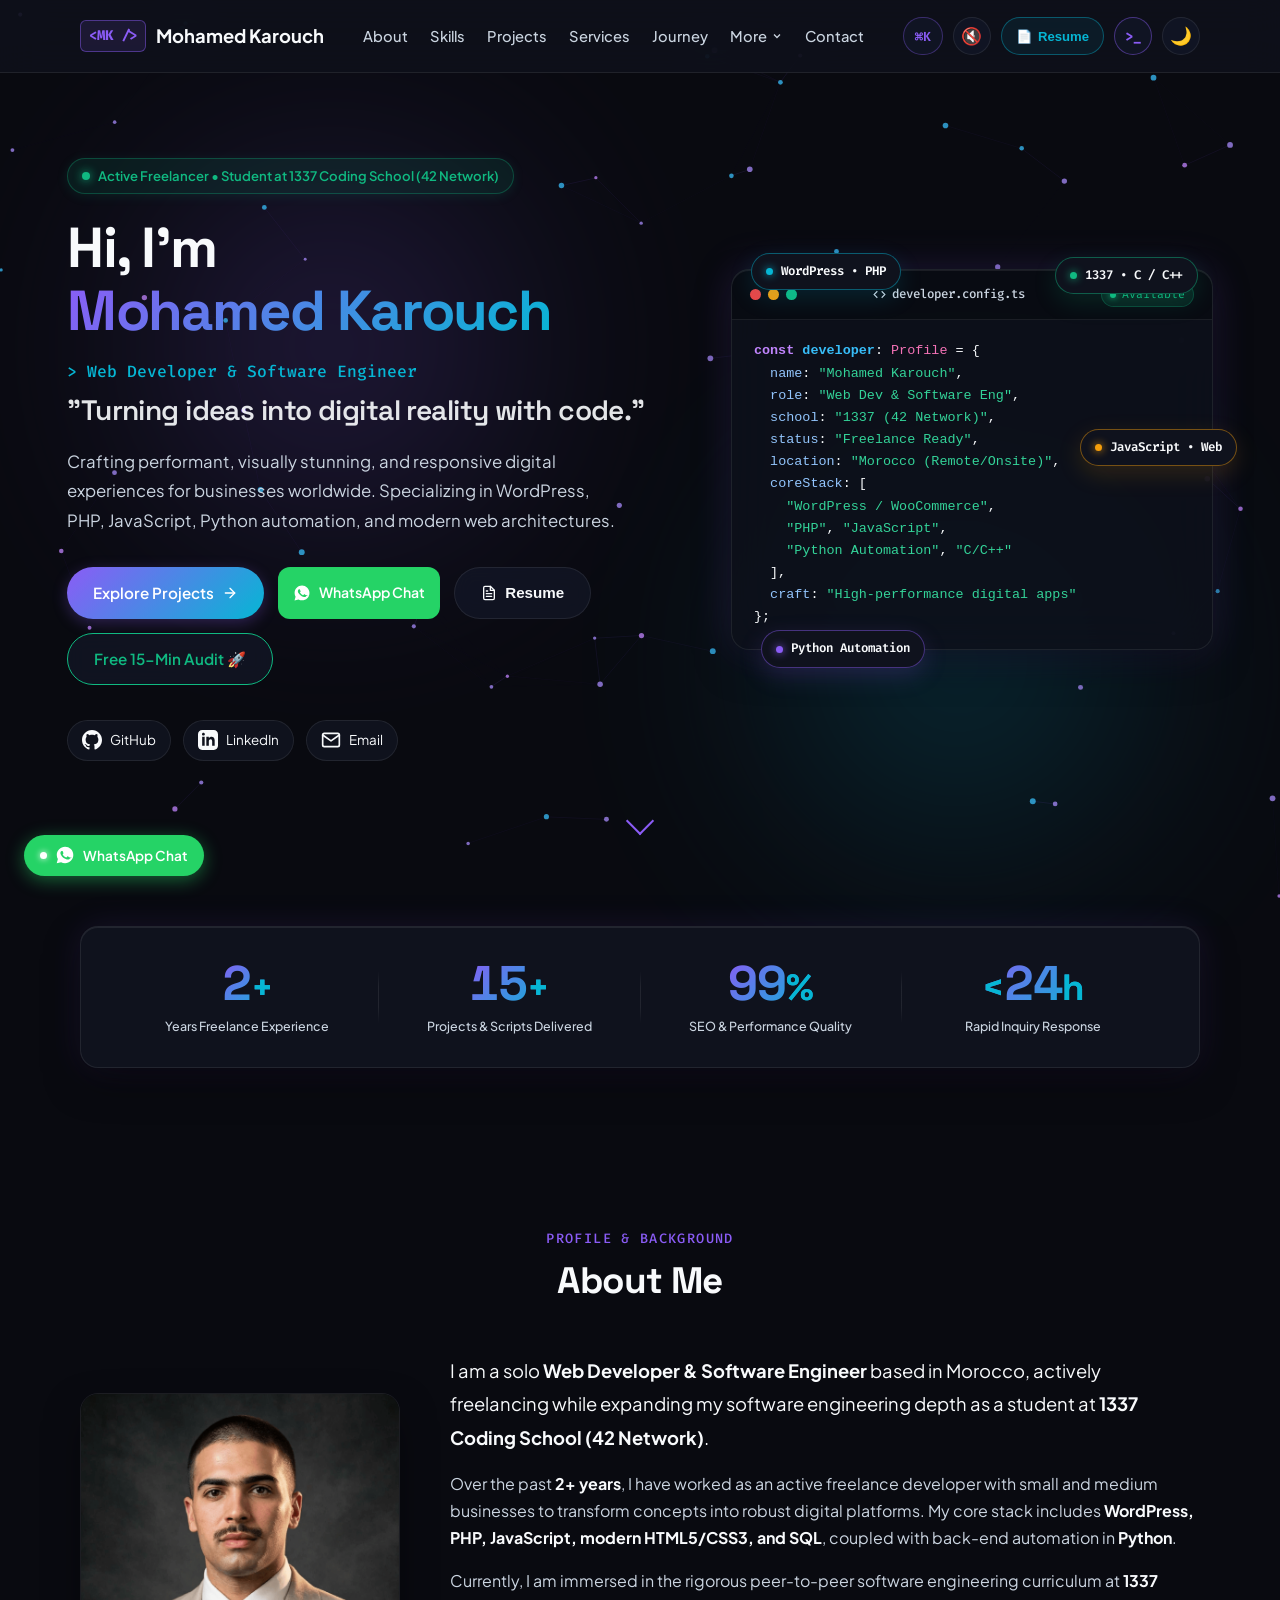
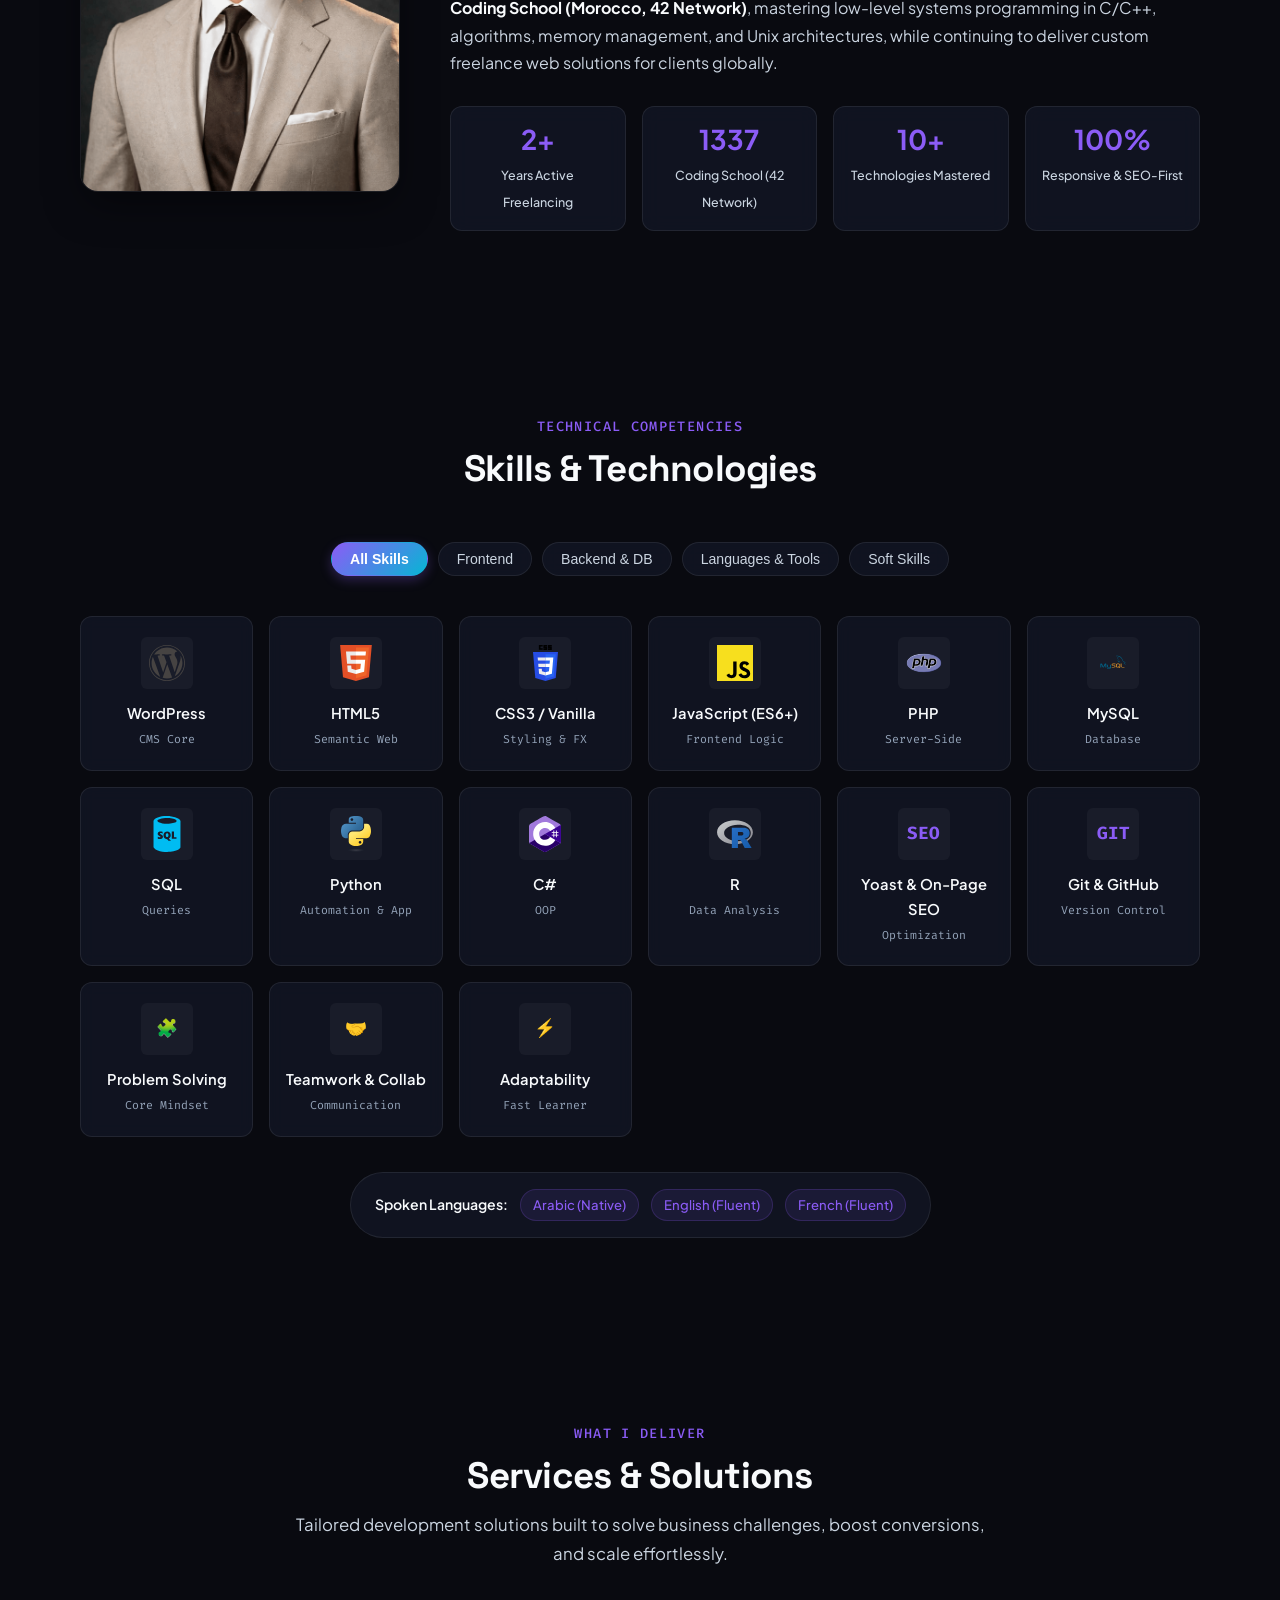
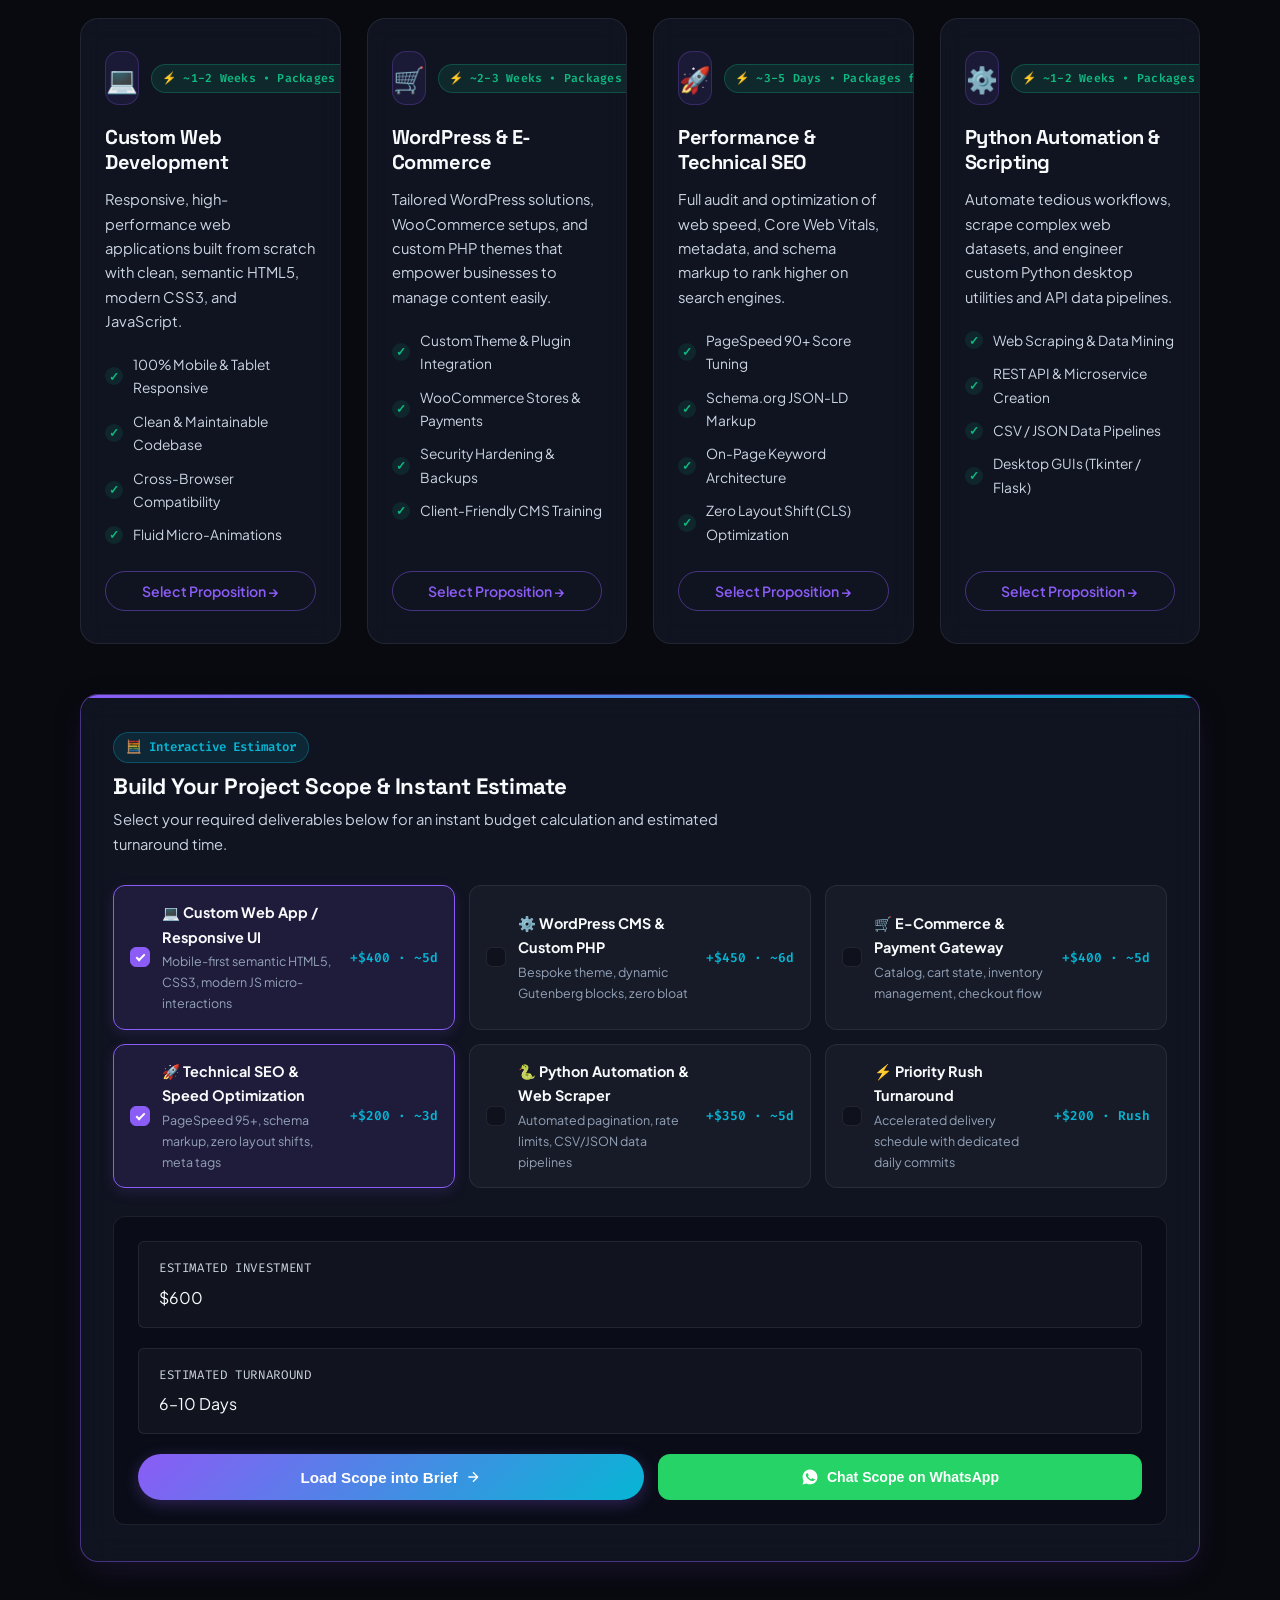
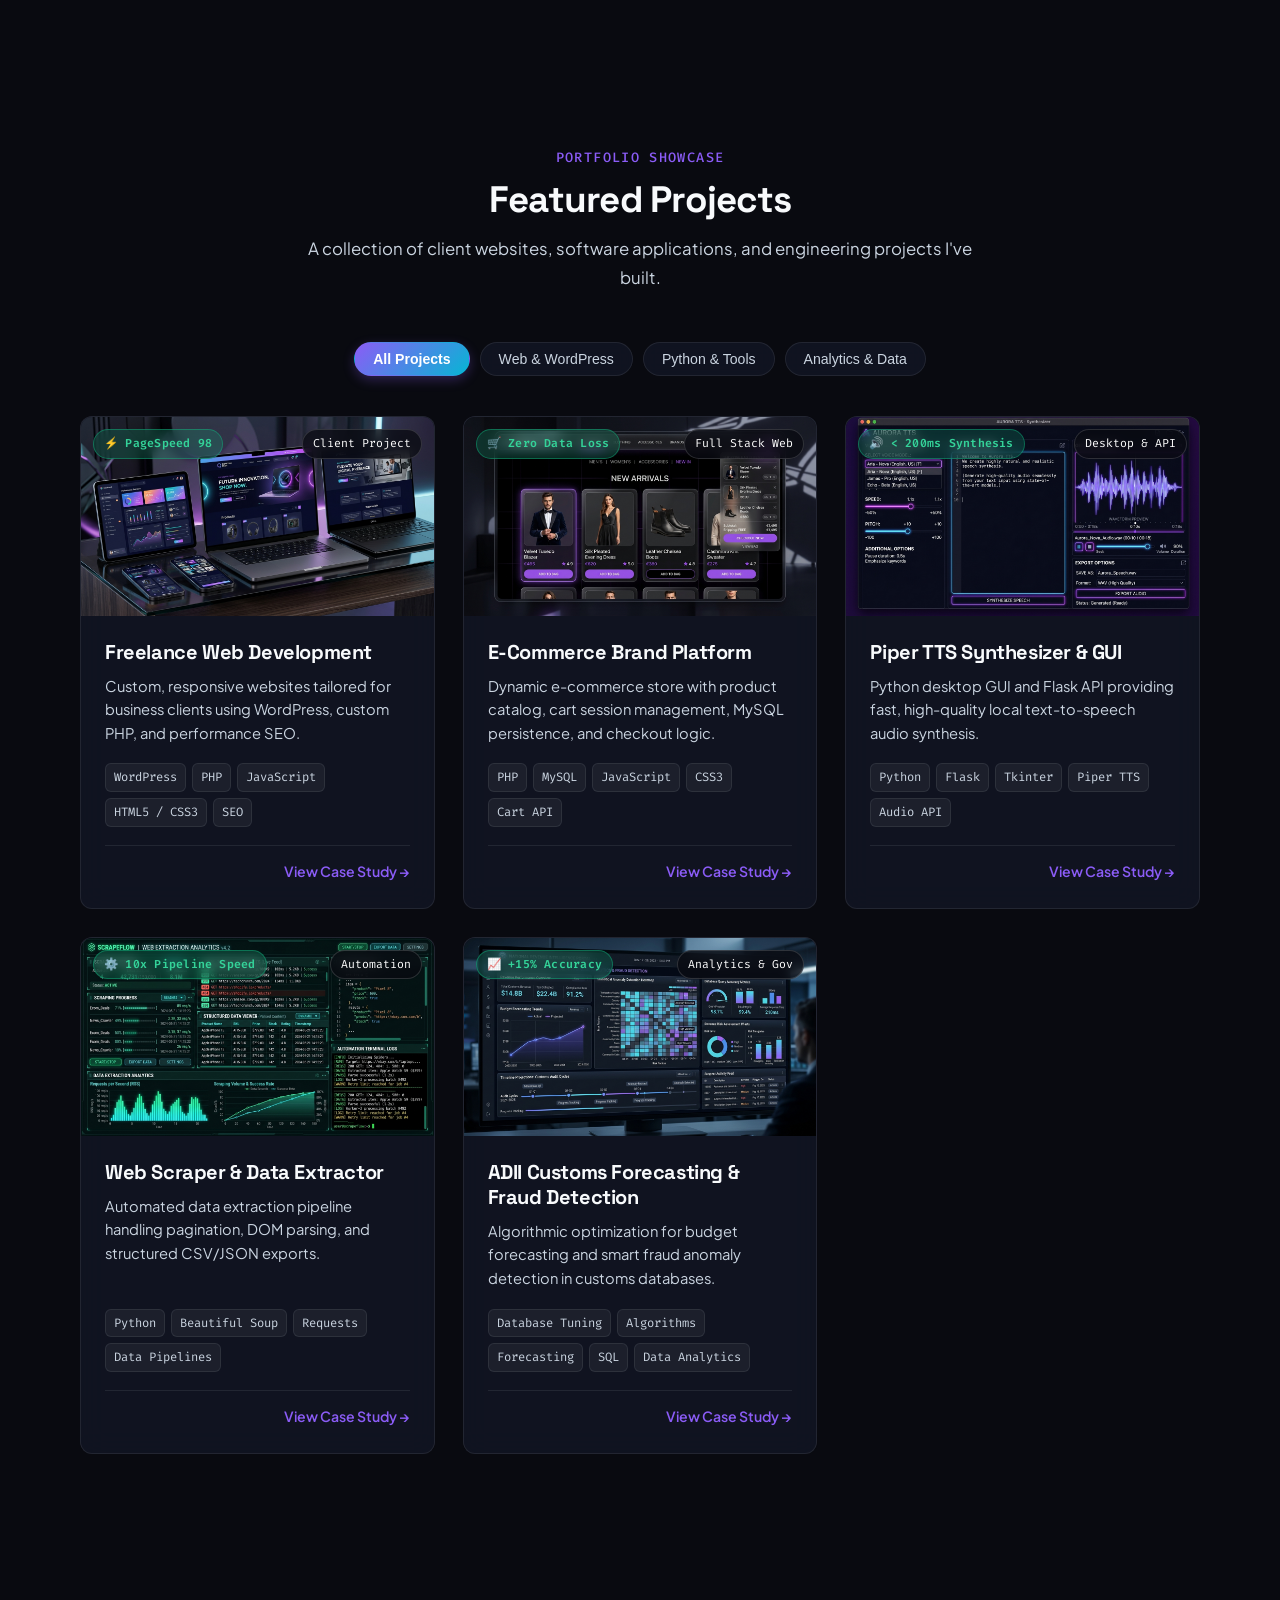
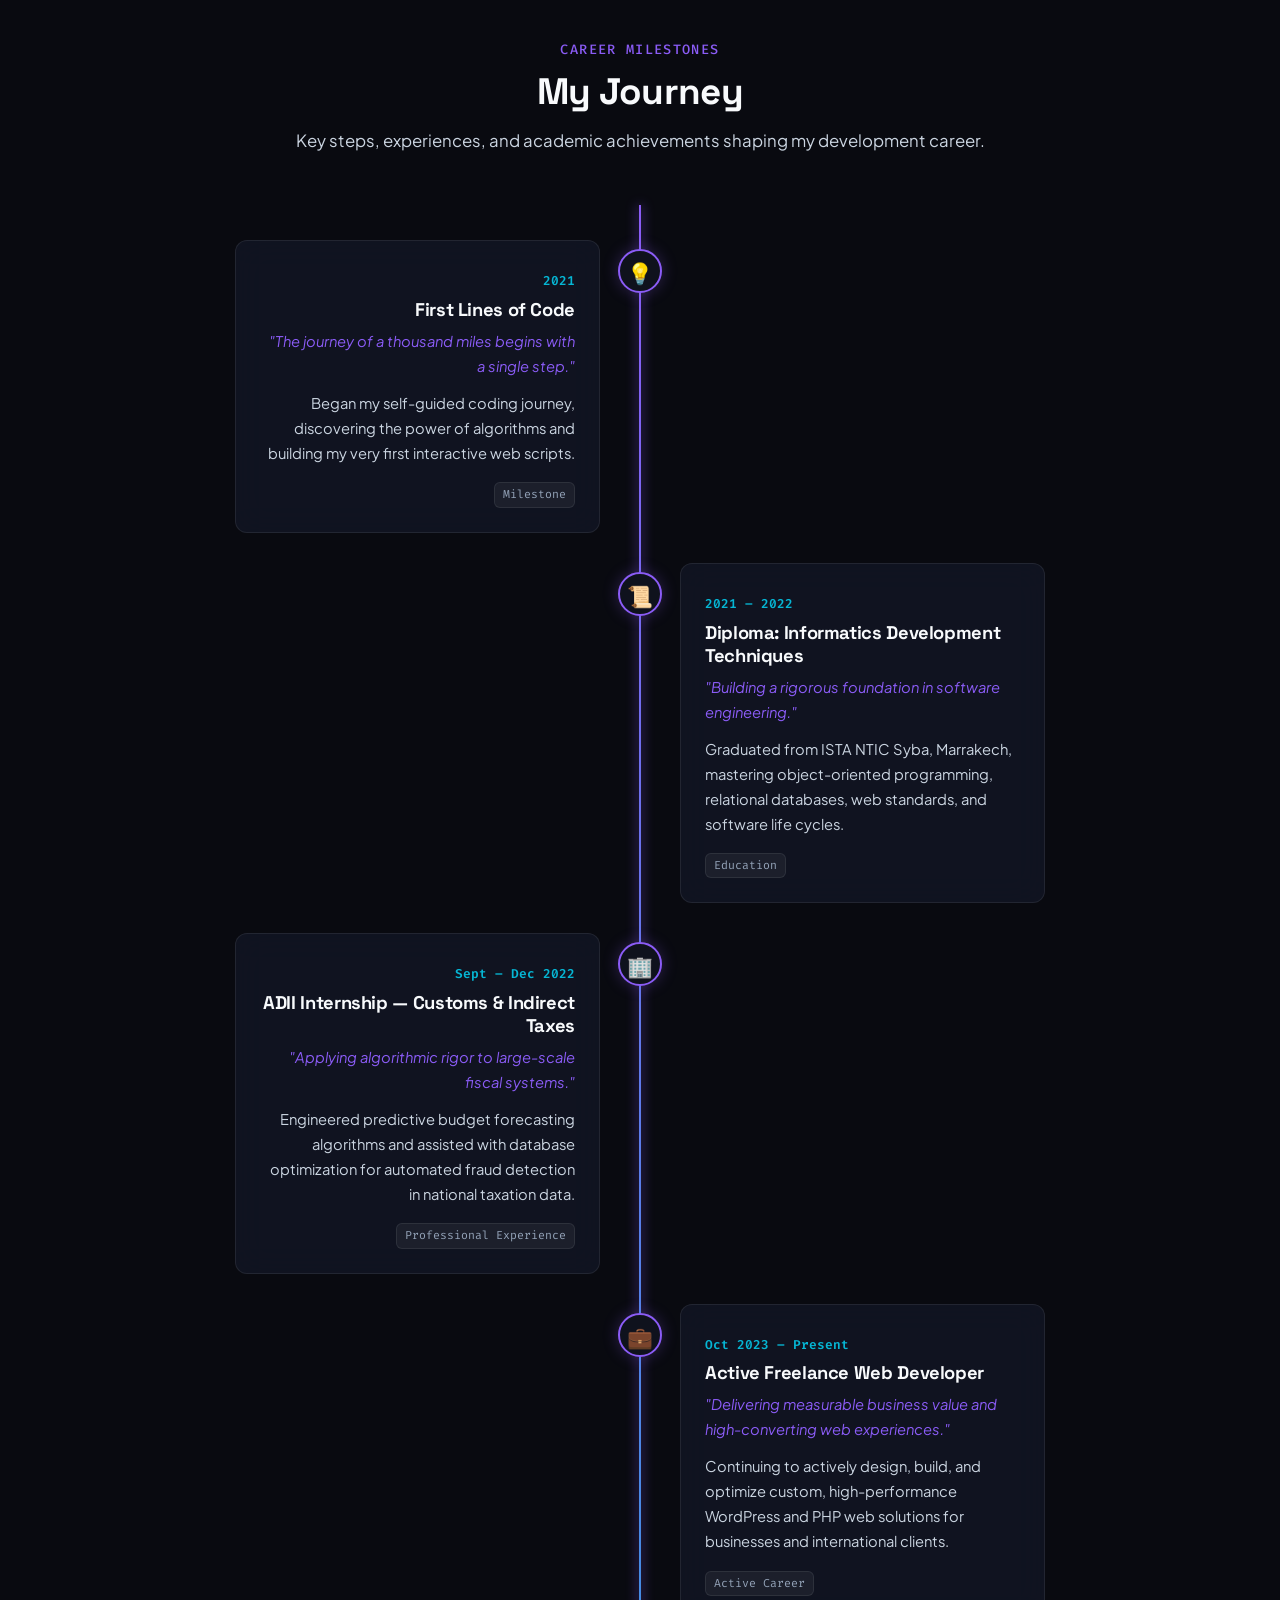
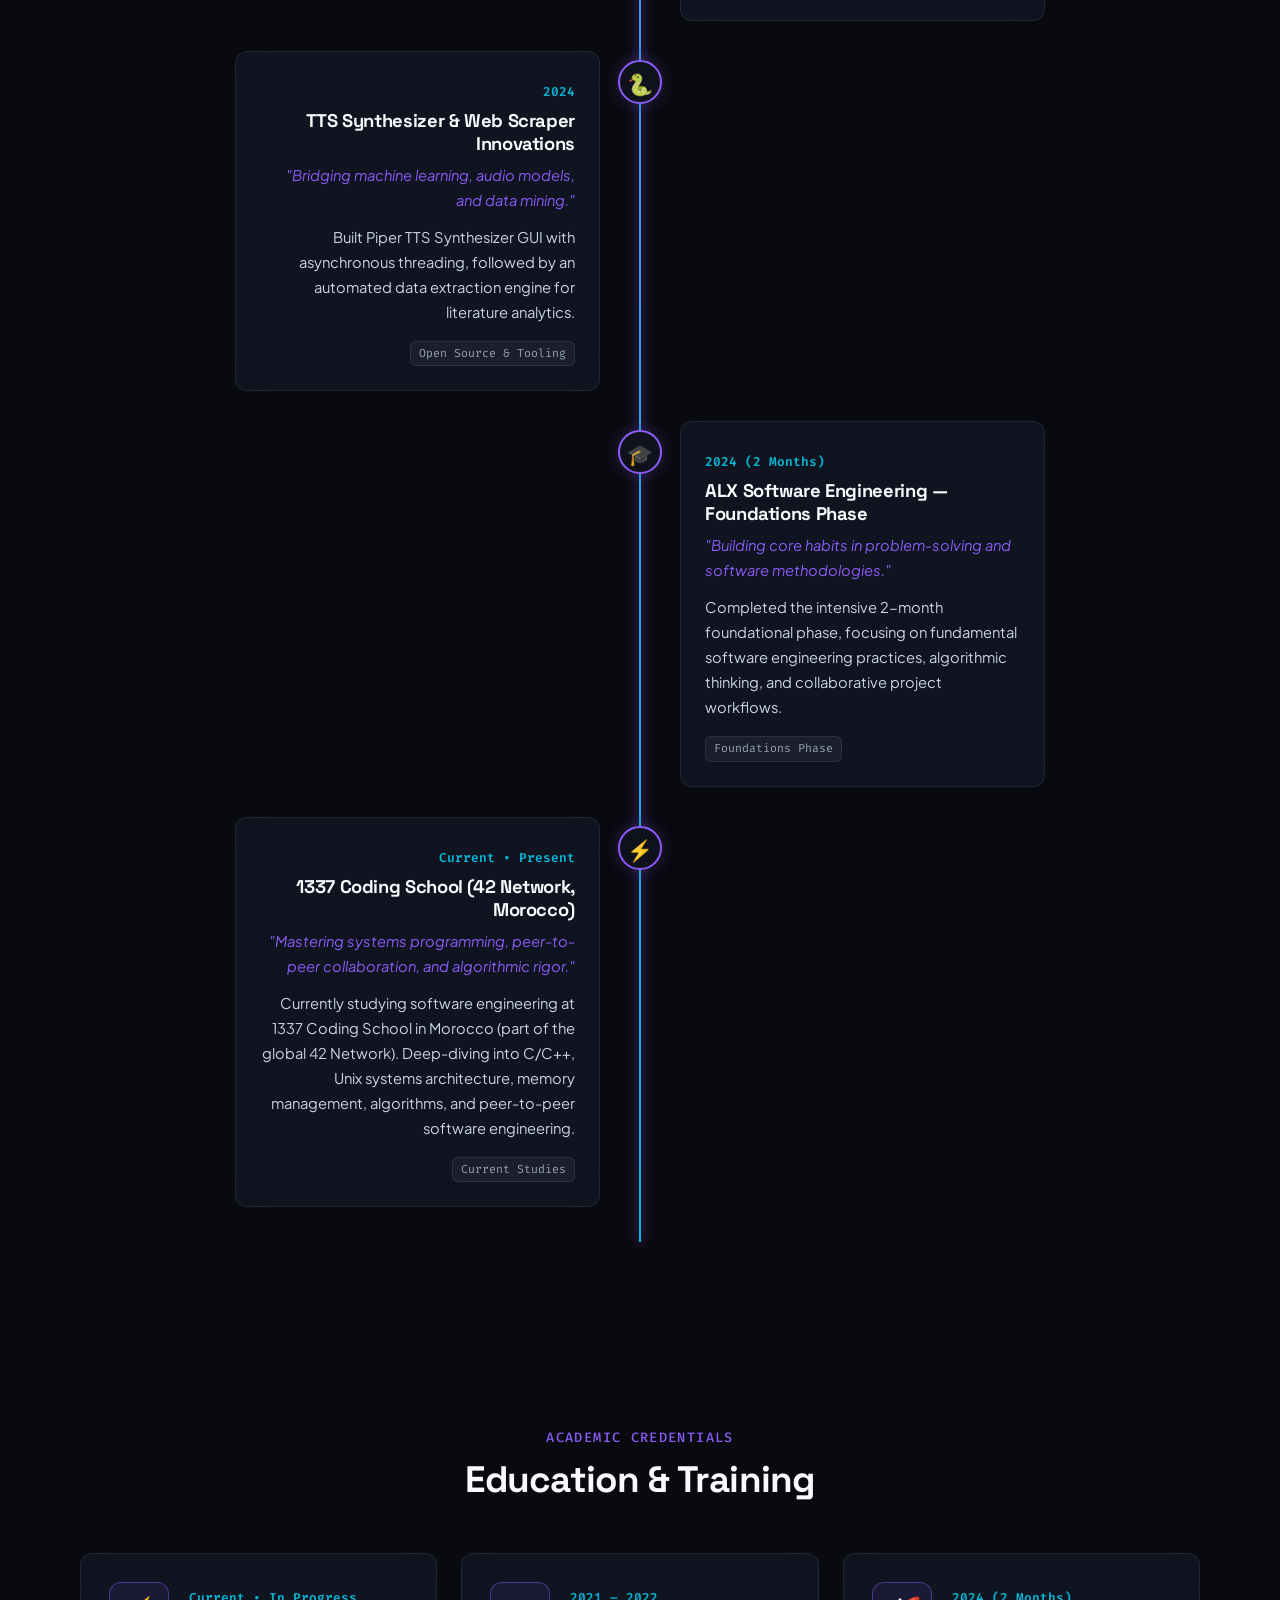
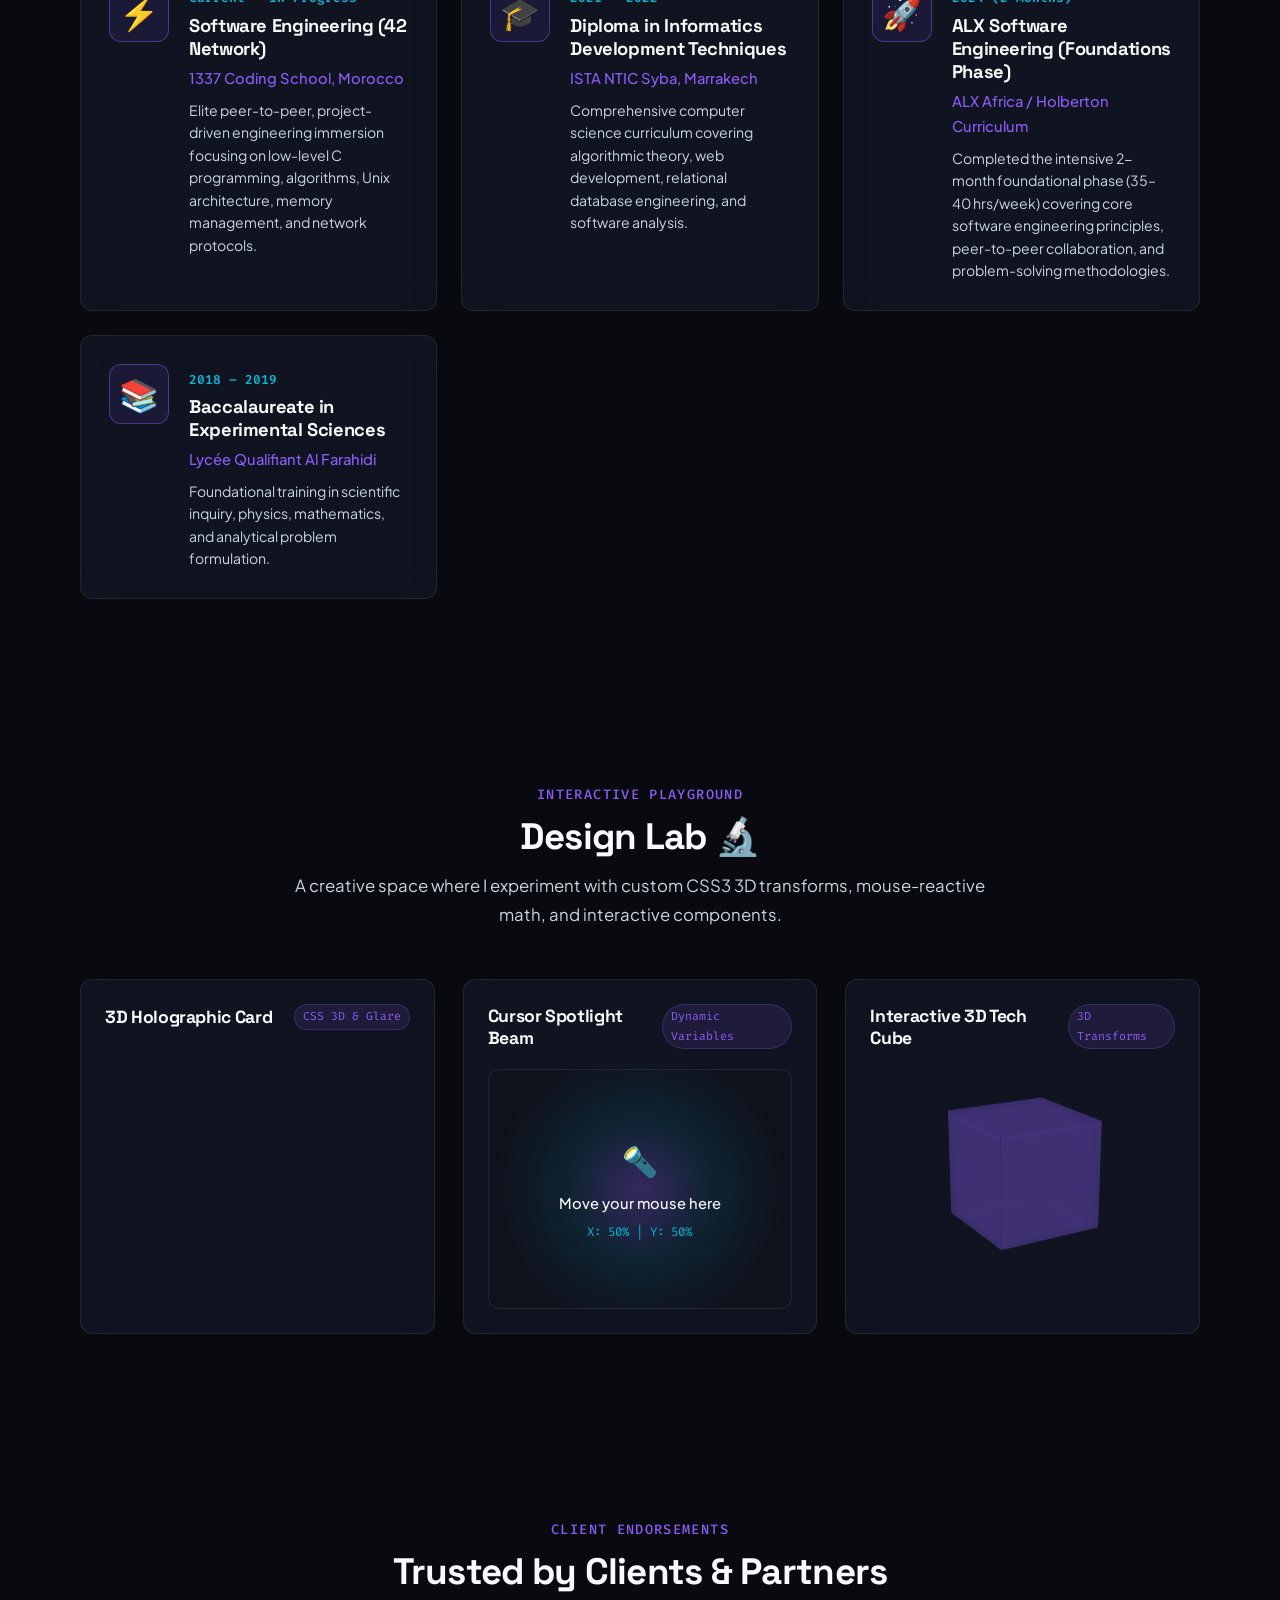
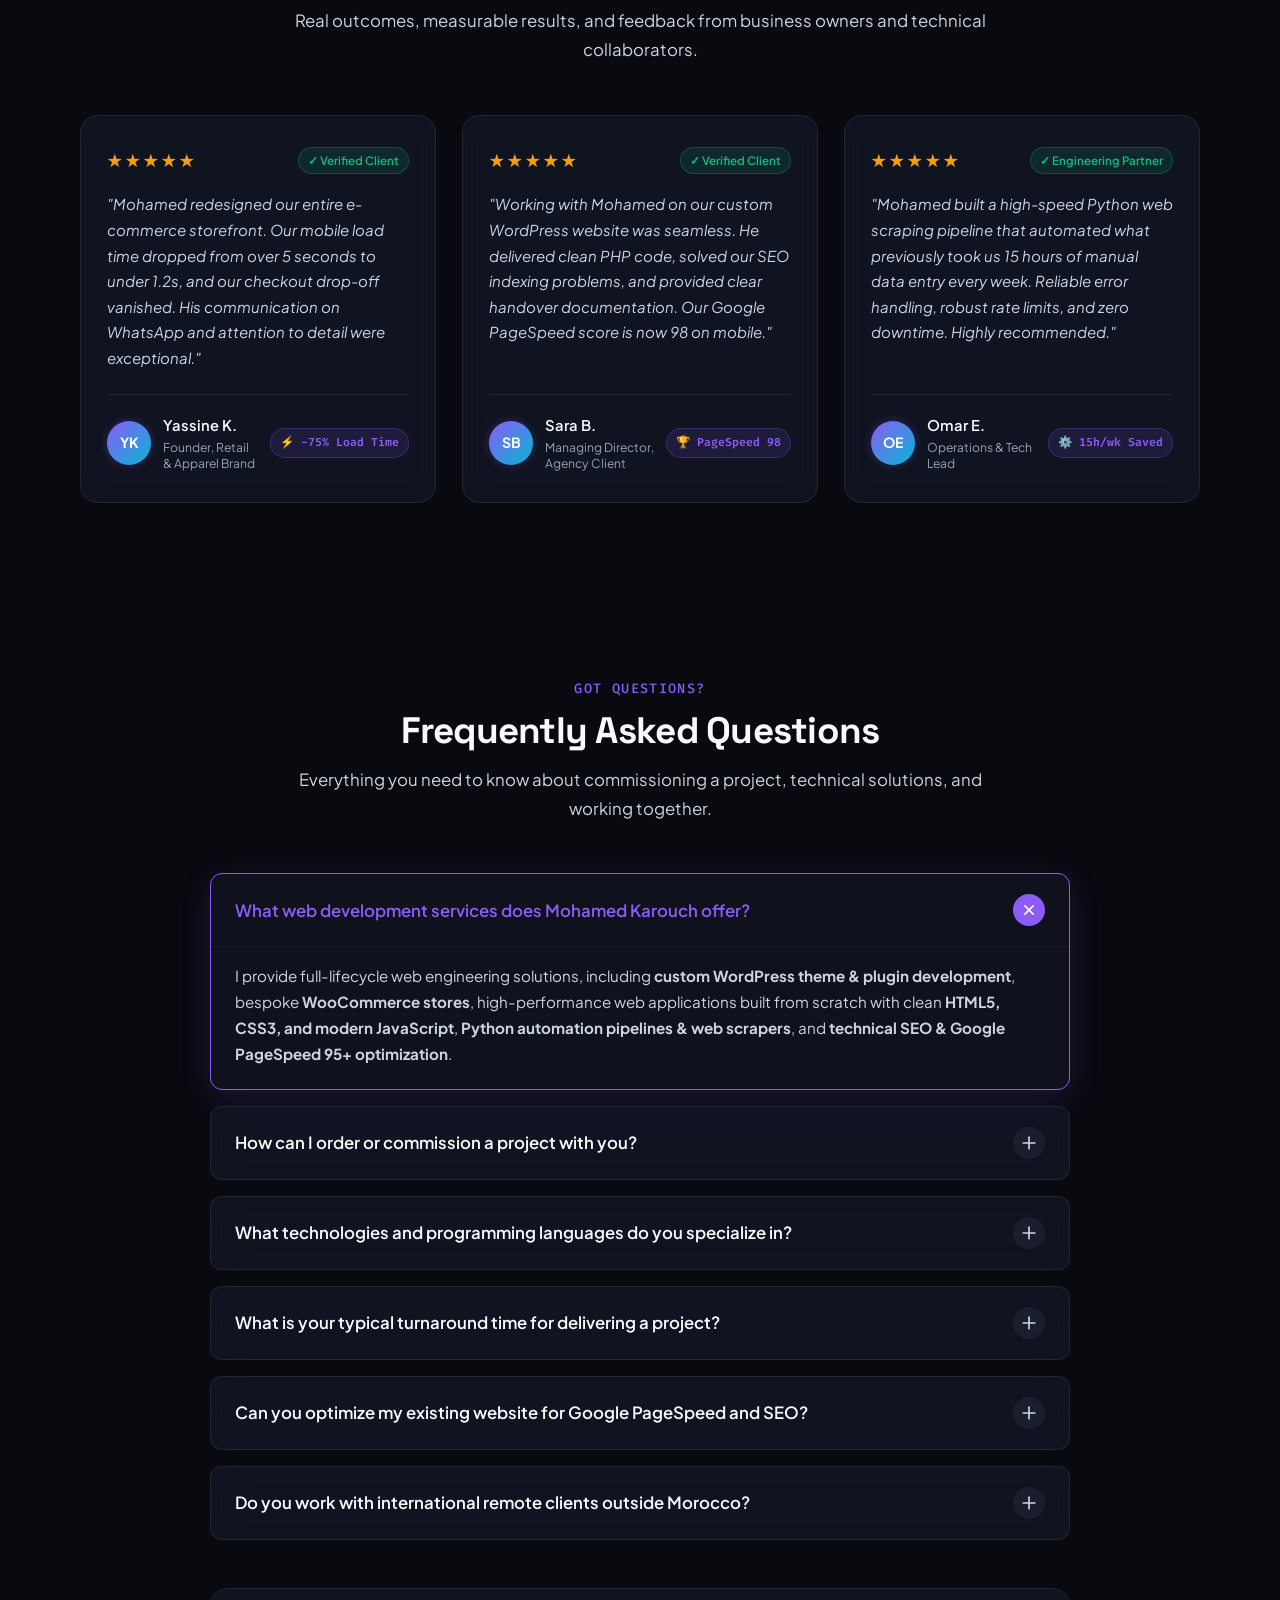
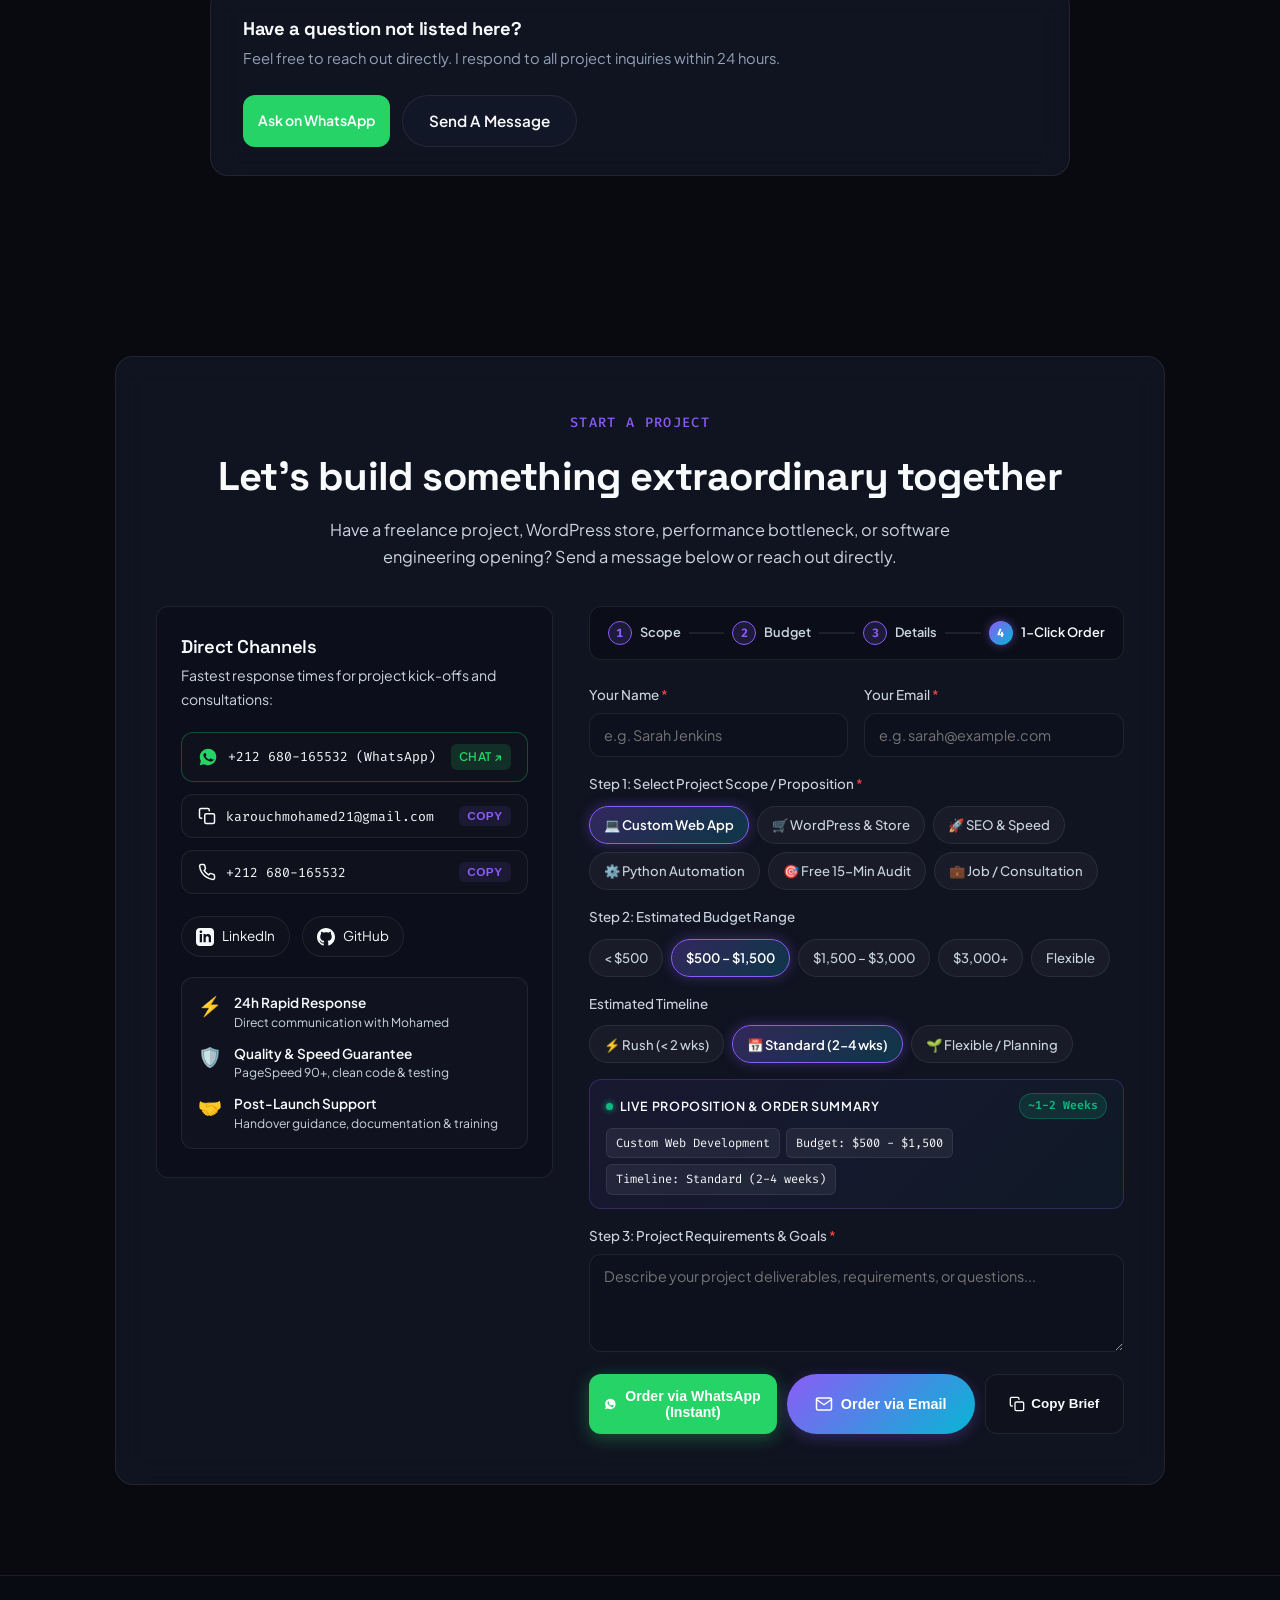
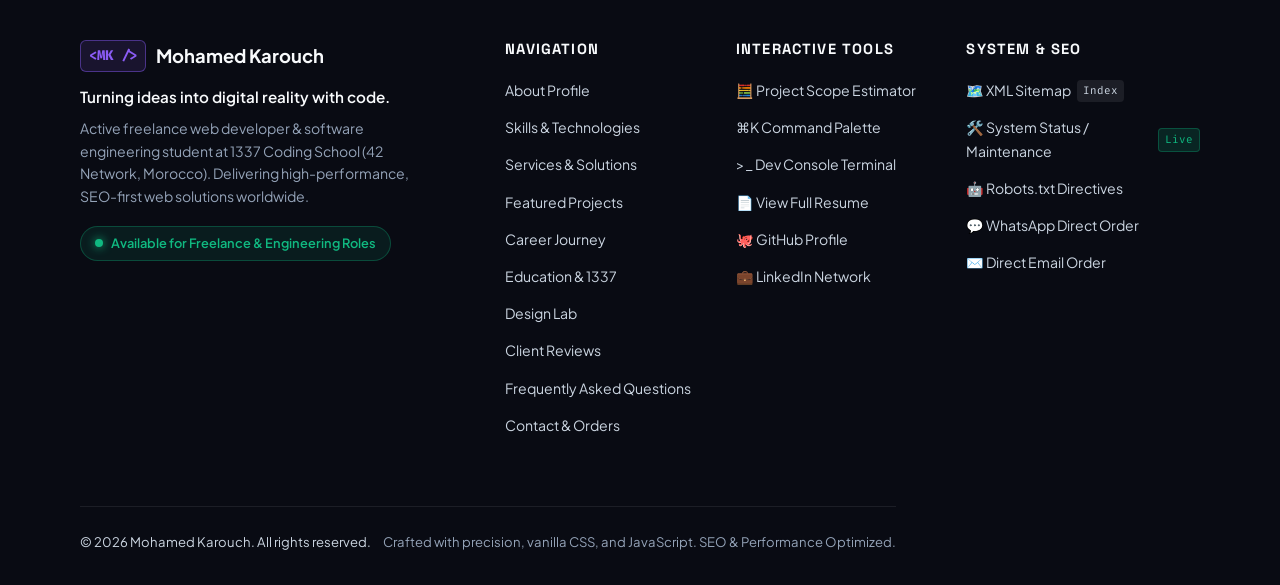
==== commit c08a9129: "fix(services-ui): align proposition badges, equalize 3-line descriptions, enforce card button baseli" ====
--- a/index.html
+++ b/index.html
@@ -370,7 +370,7 @@
                     <!-- Service 3: Performance & Technical SEO -->
                     <div class="service-card glass-card" data-aos="fade-up" data-aos-delay="300">
                         <div class="service-card-top-bar"><div class="service-icon-box">🚀</div>
-                            <span class="proposition-turnaround-badge">⚡ ~3-5 Days • From $200</span>
+                            <span class="proposition-turnaround-badge">⚡ ~3-5 Days • Packages from $200</span>
                         </div>
                         <h3 class="service-title">Performance &amp; Technical SEO</h3>
                         <p class="service-desc">
@@ -382,11 +382,11 @@
                     <!-- Service 4: Python Automation & Scripting -->
                     <div class="service-card glass-card" data-aos="fade-up" data-aos-delay="400">
                         <div class="service-card-top-bar"><div class="service-icon-box">⚙️</div>
-                            <span class="proposition-turnaround-badge">⚡ ~1-2 Weeks • From $250</span>
+                            <span class="proposition-turnaround-badge">⚡ ~1-2 Weeks • Packages from $250</span>
                         </div>
                         <h3 class="service-title">Python Automation &amp; Scripting</h3>
                         <p class="service-desc">
-                            Automate tedious workflows, scrape literature/e-commerce datasets, and build custom desktop/API utilities.
+                            Automate tedious workflows, scrape complex web datasets, and engineer custom Python desktop utilities and API data pipelines.
                         </p>
                         <ul class="service-deliverables"><li>Web Scraping &amp; Data Mining</li> <li>REST API &amp; Microservice Creation</li> <li>CSV / JSON Data Pipelines</li> <li>Desktop GUIs (Tkinter / Flask)</li></ul>
                         <button type="button" class="service-action-btn" data-service-select="Python Automation" data-budget-select="$500 - $1,500" data-timeline-select="Standard (2-4 weeks)"> Select Proposition &rarr; </button>
--- a/css/about-skills-services.css
+++ b/css/about-skills-services.css
@@ -316,7 +316,7 @@
     color: var(--text-secondary);
     line-height: 1.65;
     margin-bottom: 20px;
-    flex-grow: 1;
+    min-height: 4.8em;
 }
 
 .service-deliverables {
@@ -326,6 +326,7 @@
     display: flex;
     flex-direction: column;
     gap: 10px;
+    flex-grow: 1;
 }
 
 .service-deliverables li {
@@ -366,6 +367,7 @@
     justify-content: center;
     gap: 6px;
     width: 100%;
+    margin-top: auto;
     transition: all var(--transition-fast);
     outline: none;
 }
--- a/css/footer.css
+++ b/css/footer.css
@@ -100,6 +100,25 @@
     box-shadow: 0 12px 35px rgba(148, 163, 184, 0.25);
 }
 
+/* On desktop (>768px), keep quick dock compact so it never obscures headings or cards */
+@media (min-width: 769px) {
+    .floating-quick-dock {
+        background: transparent;
+        border: none;
+        box-shadow: none;
+        backdrop-filter: none;
+        -webkit-backdrop-filter: none;
+        padding: 0;
+    }
+    .floating-quick-dock .dock-btn-email,
+    .floating-quick-dock .dock-btn-quote {
+        display: none;
+    }
+    .floating-quick-dock .dock-btn-whatsapp {
+        box-shadow: 0 4px 18px rgba(37, 211, 102, 0.45);
+    }
+}
+
 .dock-btn {
     display: inline-flex;
     align-items: center;
